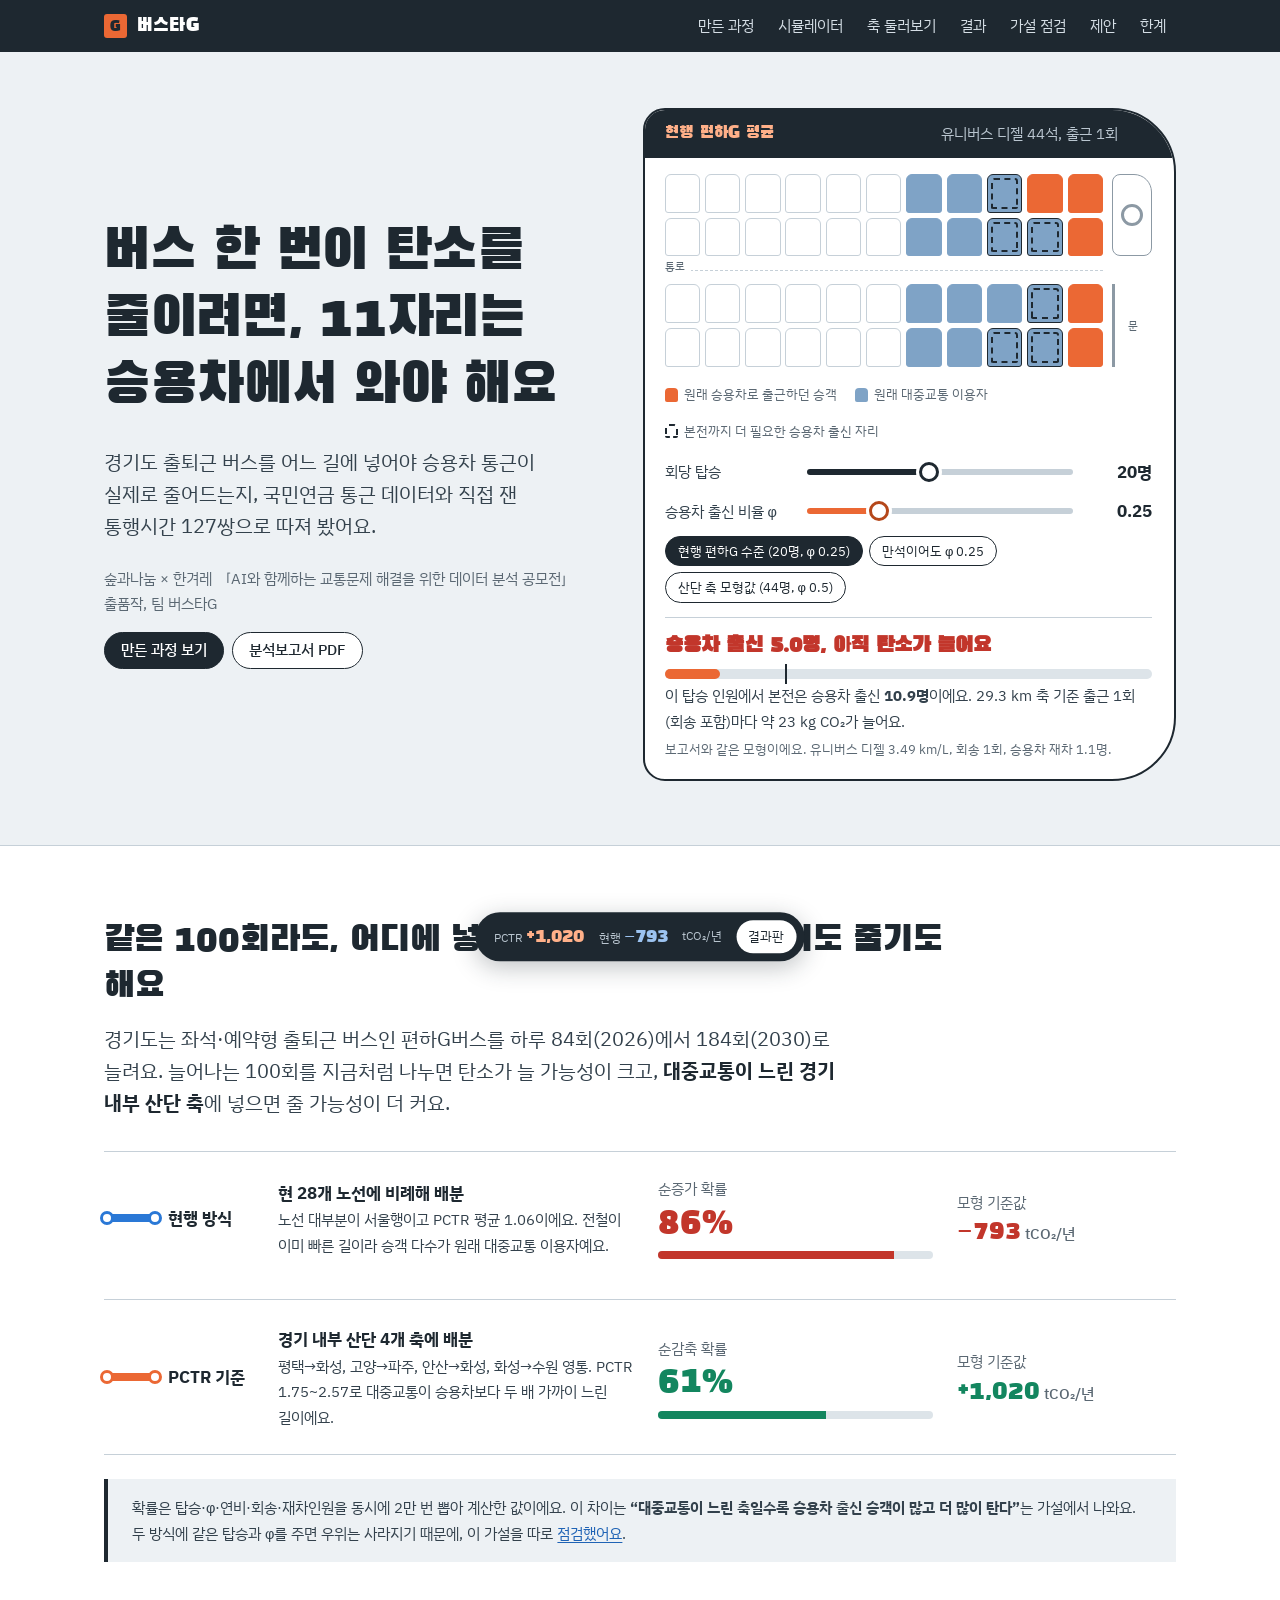
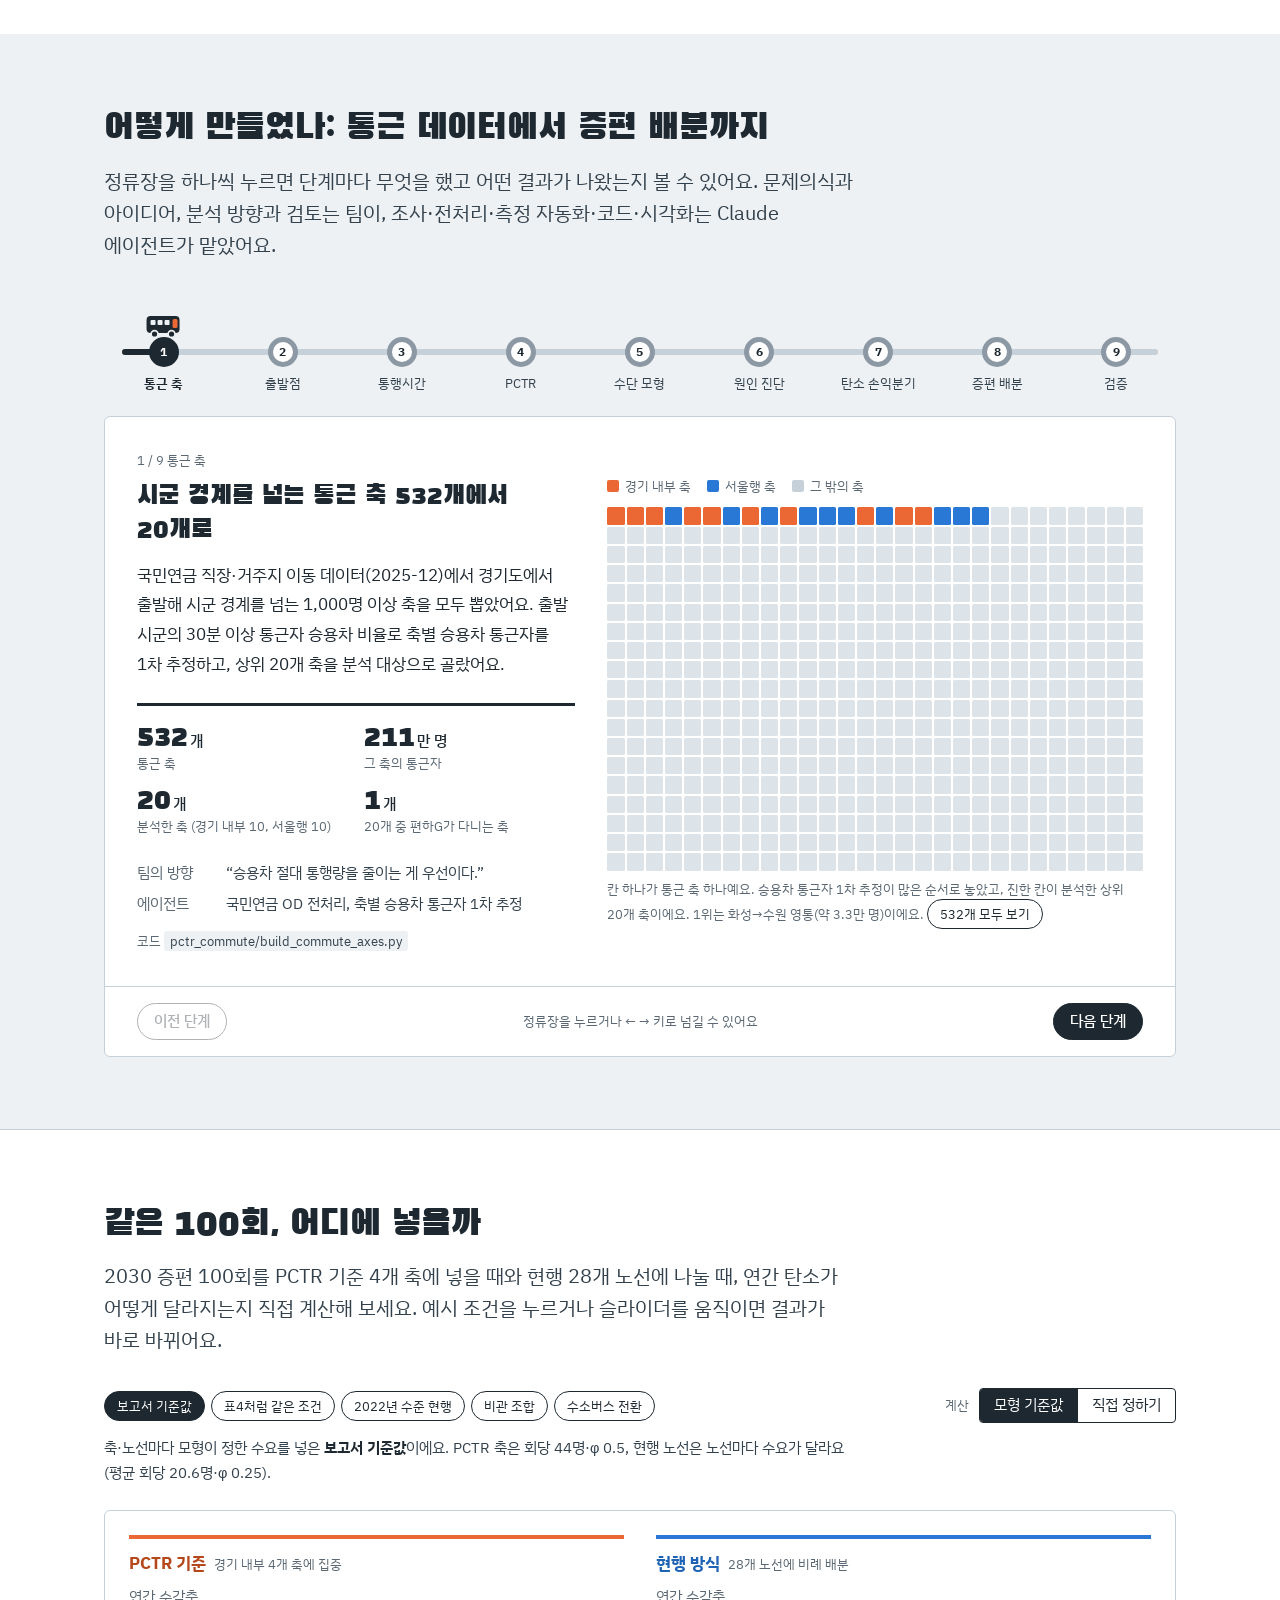
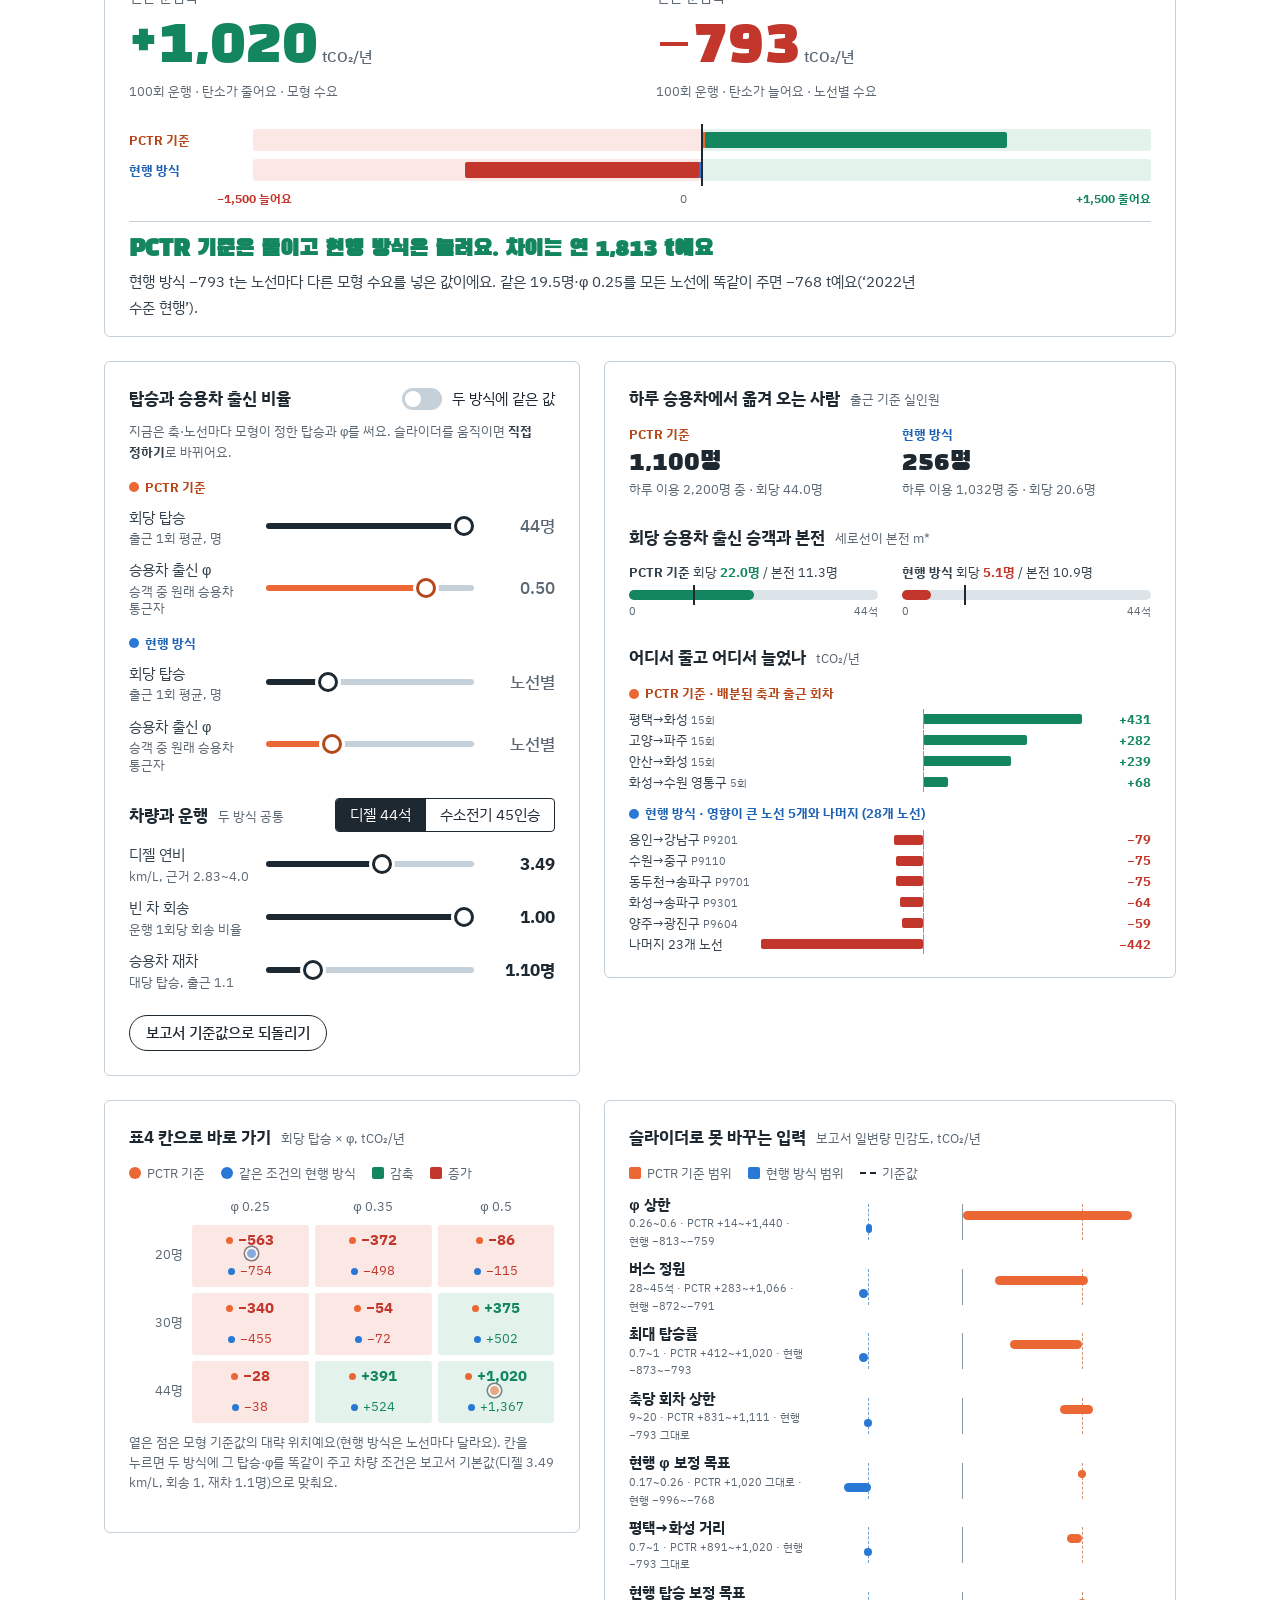
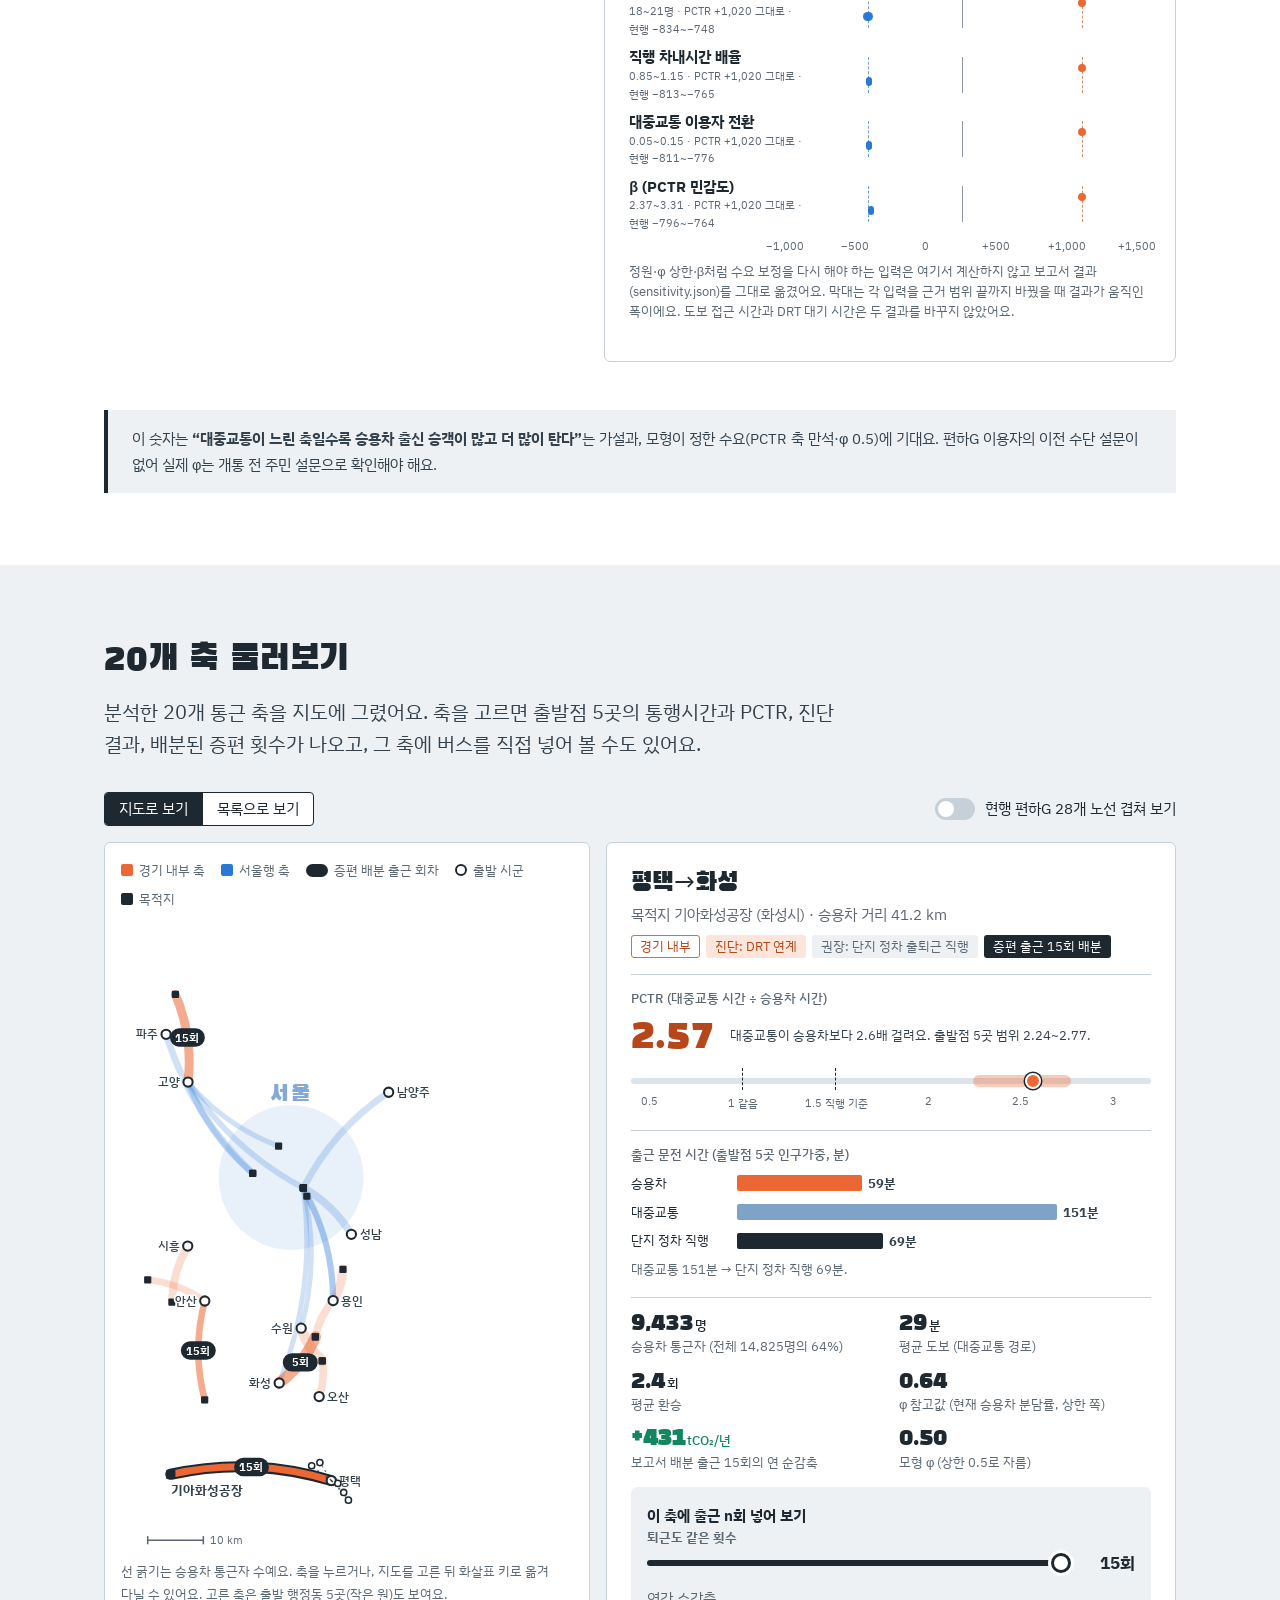
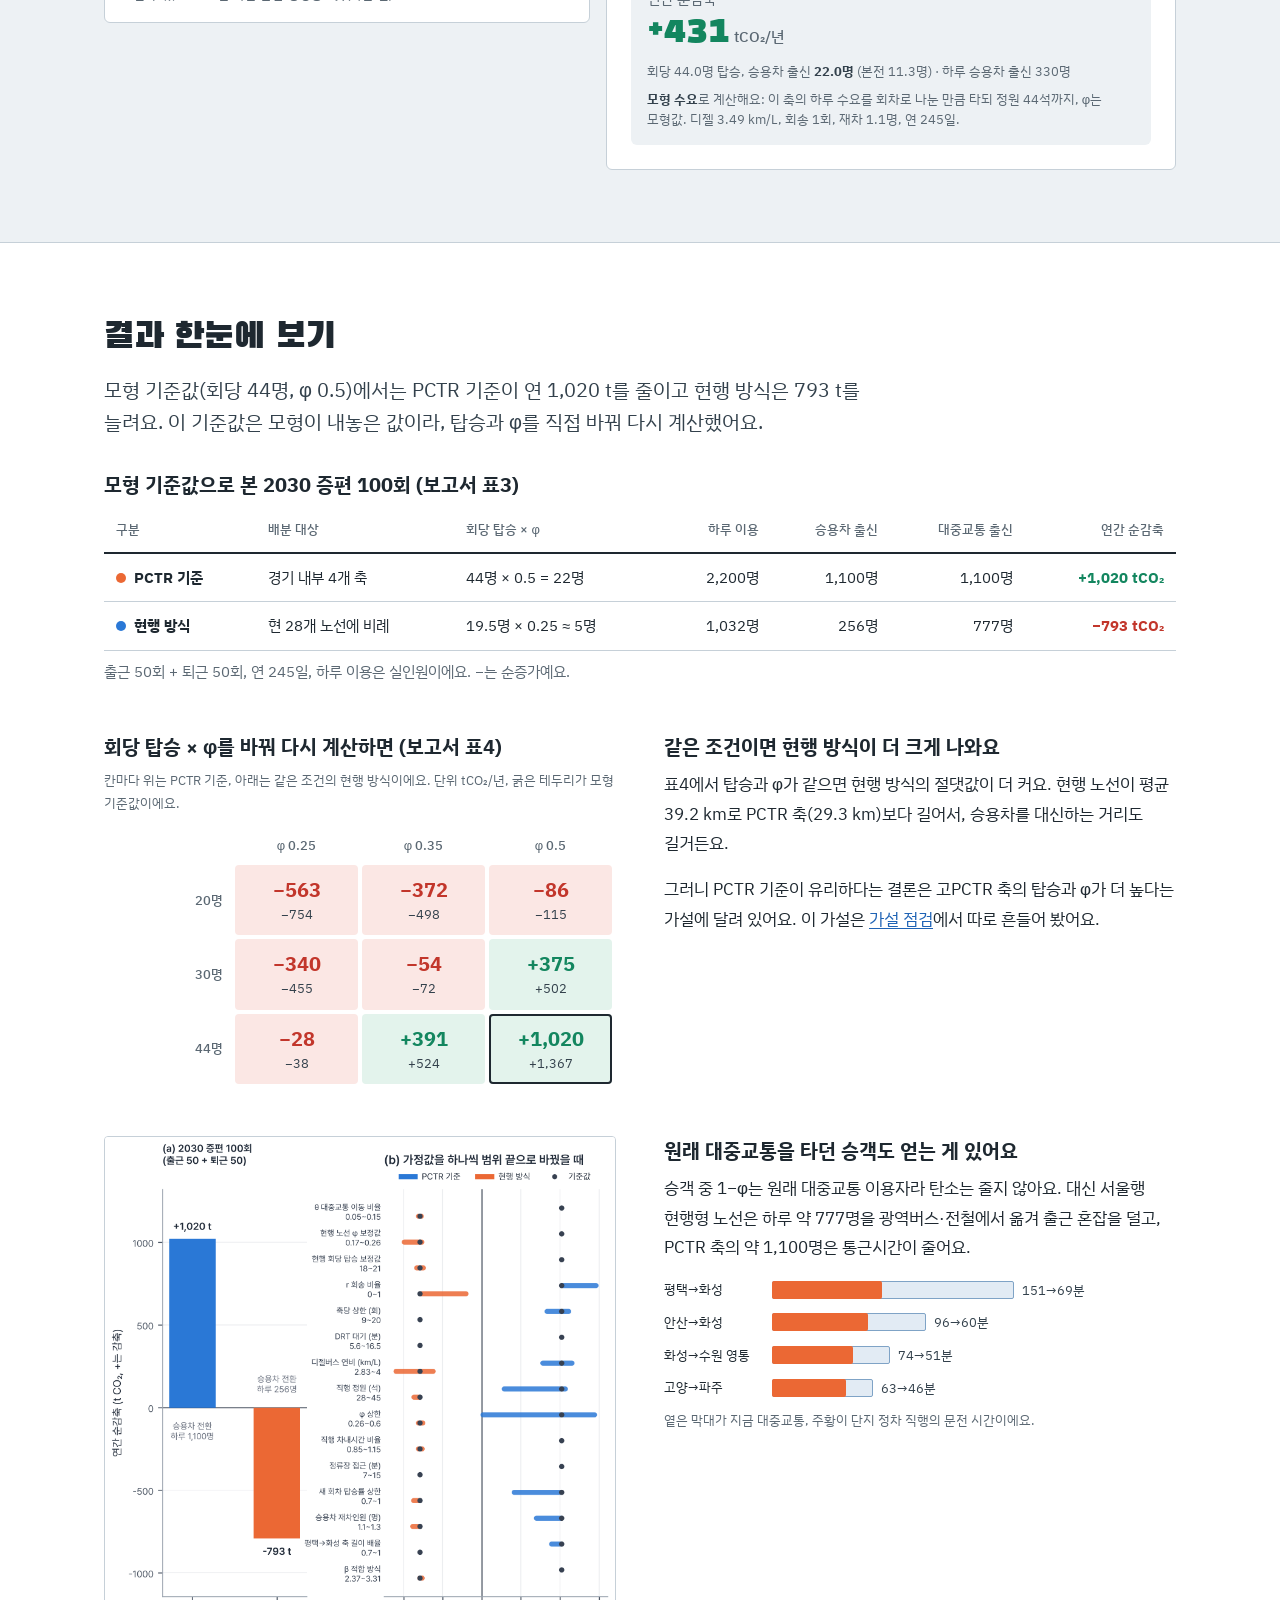
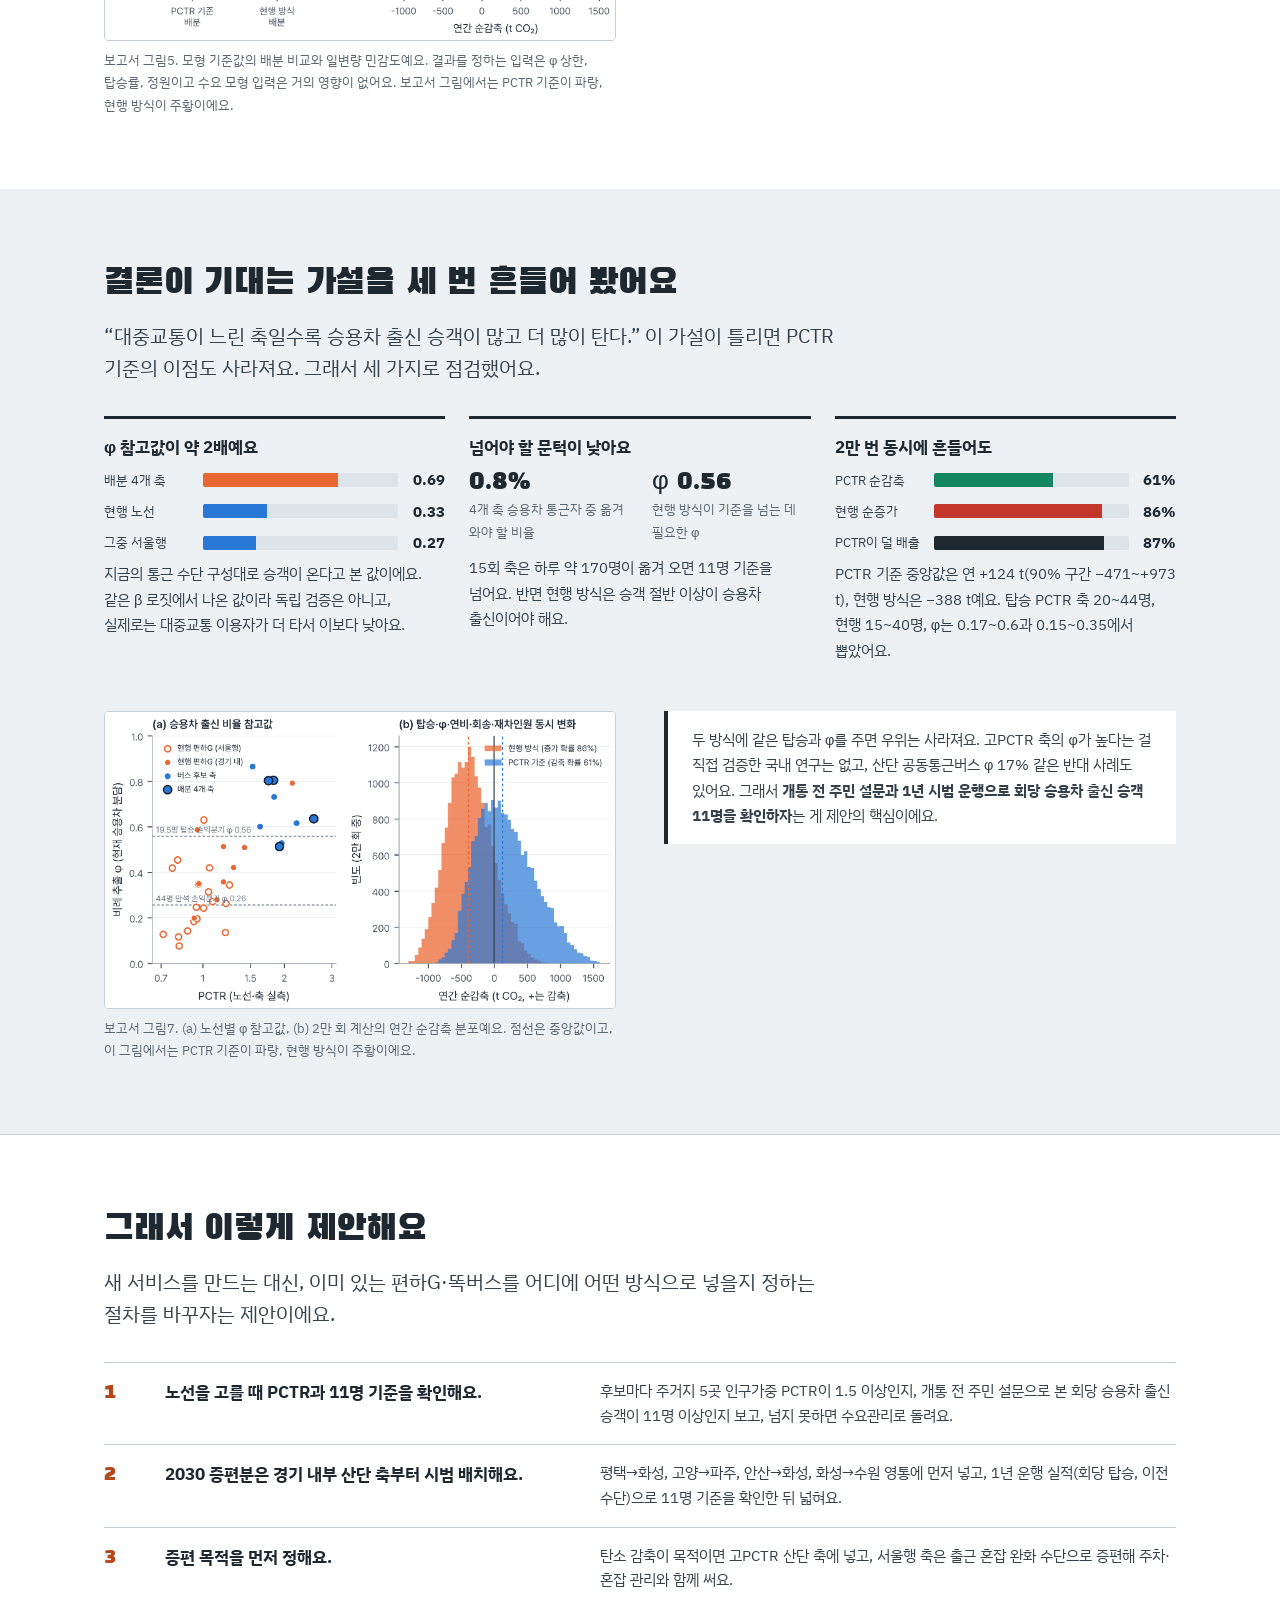
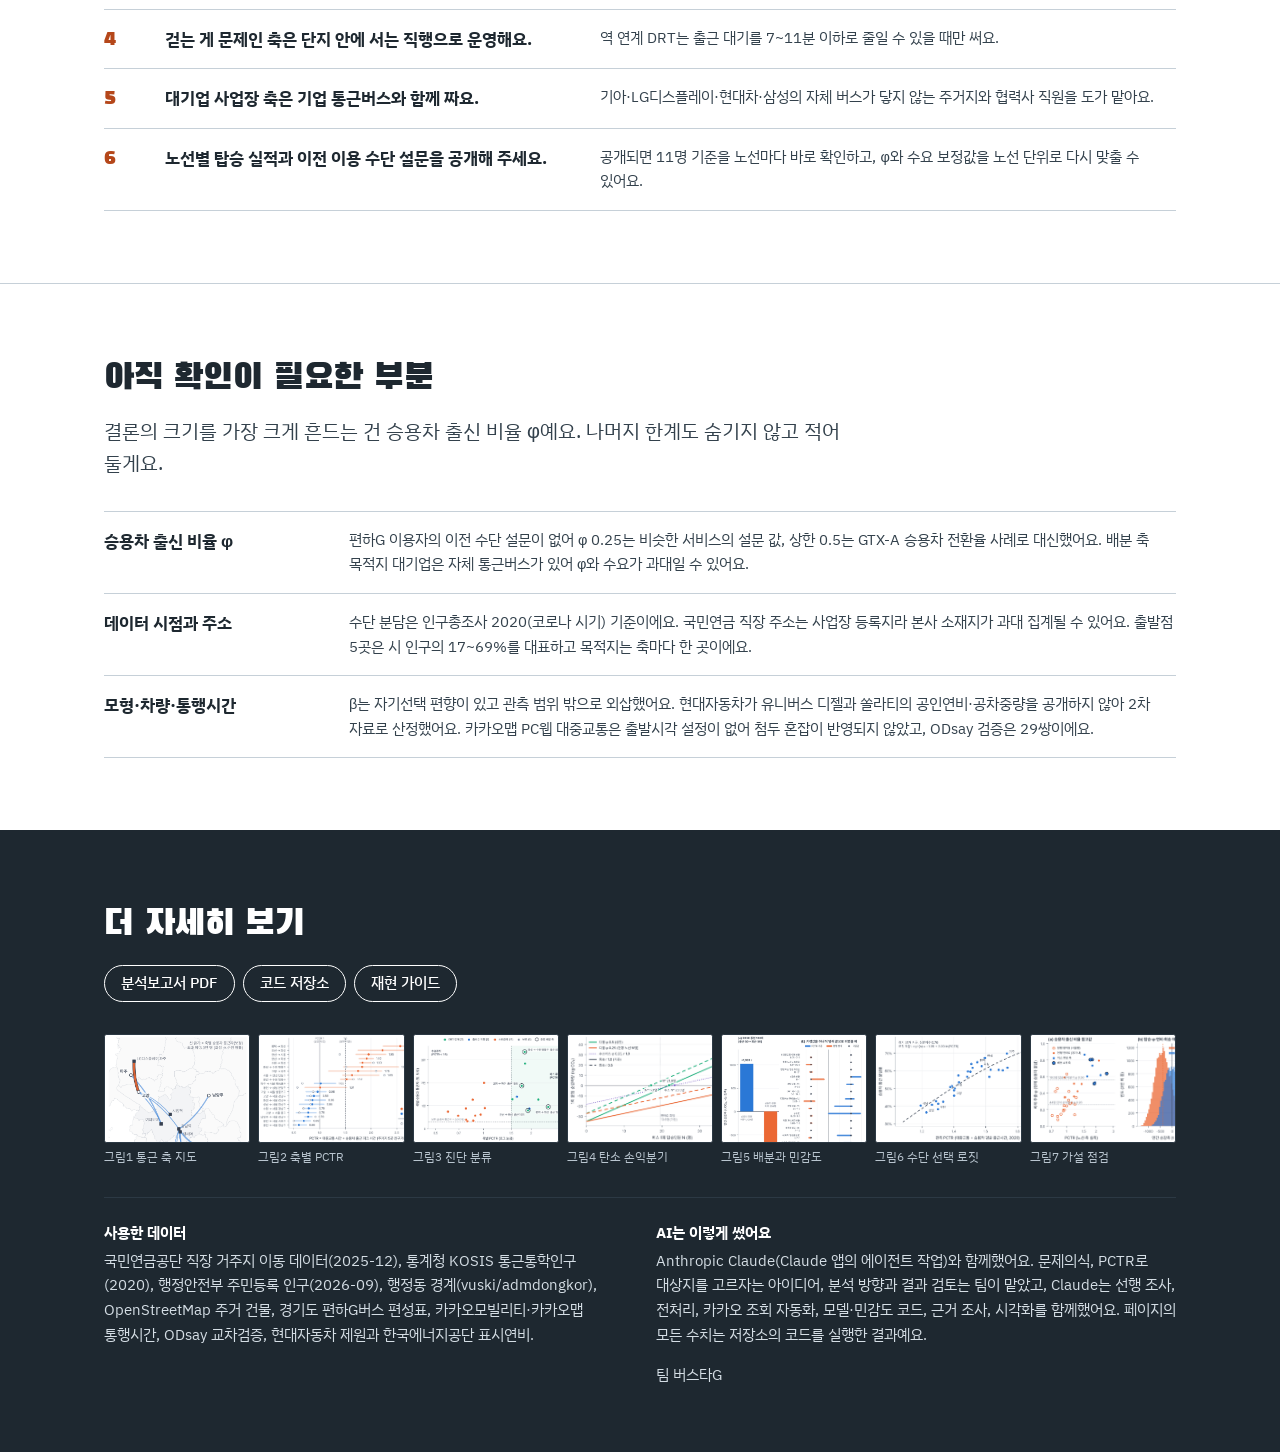
==== docs/index.html @ 2bd9e49c "소개 페이지: 증편 100회 대결 시뮬레이터, 축 지도 탐색기, 히어로 계산을 model.js로 통일 Co-Authored-By: Claude Opus 5.5 <noreply@an" ====
<!doctype html>
<html lang="ko" class="no-js">
<head>
<meta charset="utf-8">
<meta name="viewport" content="width=device-width,initial-scale=1">
<title>버스타G: 버스를 어디에 넣어야 승용차가 줄어들까</title>
<meta name="description" content="경기도 출퇴근 버스를 어디에 넣어야 승용차 통근이 실제로 줄어드는지, 국민연금 통근 데이터와 실제 통행시간, 차량 동역학 탄소 모델로 따져 본 분석.">
<meta name="theme-color" content="#1E2830">
<meta property="og:title" content="버스타G: 버스를 어디에 넣어야 승용차가 줄어들까">
<meta property="og:description" content="버스 1회가 탄소를 줄이려면 회당 승용차 출신 승객이 약 11명 넘어야 해요. 그 기준으로 경기도 2030 증편 100회를 다시 배분했어요.">
<meta property="og:image" content="assets/banner.png">
<link rel="preconnect" href="https://fonts.googleapis.com">
<link rel="preconnect" href="https://fonts.gstatic.com" crossorigin>
<link href="https://fonts.googleapis.com/css2?family=Black+Han+Sans&family=IBM+Plex+Sans+KR:wght@400;500;700&display=swap" rel="stylesheet">
<link rel="stylesheet" href="css/site.css">
<link rel="stylesheet" href="css/simulator.css">
<link rel="stylesheet" href="css/explorer.css">
<script>document.documentElement.classList.replace('no-js','js')</script>
</head>
<body>
<a class="skip" href="#main">본문으로 건너뛰기</a>

<header class="sign">
  <div class="wrap">
    <a class="brand" href="#top" aria-label="버스타G 맨 위로"><span class="brand-no" aria-hidden="true">G</span><b>버스타G</b></a>
    <nav aria-label="페이지 안 이동">
      <a href="#how">만든 과정</a>
      <a href="#simulator">시뮬레이터</a>
      <a href="#explorer">축 둘러보기</a>
      <a href="#results">결과</a>
      <a href="#hypothesis">가설 점검</a>
      <a href="#proposal">제안</a>
      <a href="#limits">한계</a>
    </nav>
  </div>
</header>

<main id="main">

<!-- ================= 히어로: 좌석 배치도 ================= -->
<section class="hero" id="top" aria-labelledby="hero-title">
  <div class="wrap">
    <div>
      <h1 id="hero-title">버스 한 번이 탄소를 줄이려면, <span class="seat-word">11자리는</span> 승용차에서 와야 해요</h1>
      <p class="lede">경기도 출퇴근 버스를 어느 길에 넣어야 승용차 통근이 실제로 줄어드는지, 국민연금 통근 데이터와 직접 잰 통행시간 127쌍으로 따져 봤어요.</p>
      <p class="hero-meta">숲과나눔 × 한겨레 「AI와 함께하는 교통문제 해결을 위한 데이터 분석 공모전」 출품작, 팀 버스타G</p>
      <div class="hero-links">
        <a class="ticket ticket--solid" href="#how">만든 과정 보기</a>
        <a class="ticket" href="https://github.com/ehdtn0843ds-dss/trafficman/blob/main/report/%EB%B2%84%EC%8A%A4%ED%83%80G_%EB%B6%84%EC%84%9D%EB%B3%B4%EA%B3%A0%EC%84%9C.pdf">분석보고서 PDF</a>
      </div>
    </div>

    <div class="bus" id="bus" aria-labelledby="bus-title">
      <div class="bus-sign">
        <span class="dest" id="bus-dest">현행 편하G 평균</span>
        <span class="spec" id="bus-title">유니버스 디젤 44석, 출근 1회</span>
      </div>
      <div class="bus-body">
        <div class="bus-plan" id="seats" role="img" aria-label="44석 좌석 배치도">
          <div class="aisle" aria-hidden="true"><span>통로</span></div>
          <div class="driver" aria-hidden="true"></div>
          <div class="door" aria-hidden="true">문</div>
        </div>
      </div>
      <div class="bus-key" aria-hidden="true">
        <span><i style="background:var(--car)"></i>원래 승용차로 출근하던 승객</span>
        <span><i style="background:var(--transit)"></i>원래 대중교통 이용자</span>
        <span><i class="k-need"></i>본전까지 더 필요한 승용차 출신 자리</span>
      </div>
      <div class="bus-controls">
        <label class="ctl"><span class="ctl-label">회당 탑승</span><input class="range" type="range" id="n" min="0" max="44" step="1" value="20"><output class="ctl-out" id="nOut" for="n">20명</output></label>
        <label class="ctl"><span class="ctl-label">승용차 출신 비율 φ</span><input class="range range--car" type="range" id="phi" min="0" max="1" step="0.05" value="0.25"><output class="ctl-out" id="phiOut" for="phi">0.25</output></label>
        <div class="chips" role="group" aria-label="예시 값">
          <button class="chip" type="button" data-n="20" data-phi="0.25" data-dest="현행 편하G 평균" aria-pressed="true">현행 편하G 수준 (20명, φ 0.25)</button>
          <button class="chip" type="button" data-n="44" data-phi="0.25" data-dest="만석, 같은 φ" aria-pressed="false">만석이어도 φ 0.25</button>
          <button class="chip" type="button" data-n="44" data-phi="0.5" data-dest="경기 내부 산단 축" aria-pressed="false">산단 축 모형값 (44명, φ 0.5)</button>
        </div>
      </div>
      <div class="bus-verdict" id="verdict" aria-live="polite"></div>
    </div>
  </div>
</section>

<!-- ================= 한 줄 핵심 ================= -->
<section class="sec" id="gist" aria-labelledby="gist-title">
  <div class="wrap">
    <div class="sec-head">
      <h2 id="gist-title">같은 100회라도, 어디에 넣느냐에 따라 탄소가 늘기도 줄기도 해요</h2>
      <p class="sec-lede">경기도는 좌석·예약형 출퇴근 버스인 편하G버스를 하루 84회(2026)에서 184회(2030)로 늘려요. 늘어나는 100회를 지금처럼 나누면 탄소가 늘 가능성이 크고, <b>대중교통이 느린 경기 내부 산단 축</b>에 넣으면 줄 가능성이 더 커요.</p>
    </div>
    <ul class="versus">
      <li class="vs-row vs-row--seoul">
        <div class="vs-name"><span class="vs-line" aria-hidden="true"></span>현행 방식</div>
        <p class="vs-where"><b>현 28개 노선에 비례해 배분</b>노선 대부분이 서울행이고 PCTR 평균 1.06이에요. 전철이 이미 빠른 길이라 승객 다수가 원래 대중교통 이용자예요.</p>
        <div class="readout is-add vs-prob">
          <span class="readout-label">순증가 확률</span>
          <span class="readout-value">86%</span>
          <div class="prob" style="--v:86%;--pc:var(--add)" aria-hidden="true"><i></i></div>
        </div>
        <div class="readout readout--sm is-add vs-t">
          <span class="readout-label">모형 기준값</span>
          <span class="readout-value">−793<span class="readout-unit">tCO₂/년</span></span>
        </div>
      </li>
      <li class="vs-row vs-row--pctr">
        <div class="vs-name"><span class="vs-line" aria-hidden="true"></span>PCTR 기준</div>
        <p class="vs-where"><b>경기 내부 산단 4개 축에 배분</b>평택→화성, 고양→파주, 안산→화성, 화성→수원 영통. PCTR 1.75~2.57로 대중교통이 승용차보다 두 배 가까이 느린 길이에요.</p>
        <div class="readout is-cut vs-prob">
          <span class="readout-label">순감축 확률</span>
          <span class="readout-value">61%</span>
          <div class="prob" style="--v:61%;--pc:var(--cut)" aria-hidden="true"><i></i></div>
        </div>
        <div class="readout readout--sm is-cut vs-t">
          <span class="readout-label">모형 기준값</span>
          <span class="readout-value">+1,020<span class="readout-unit">tCO₂/년</span></span>
        </div>
      </li>
    </ul>
    <div class="caveat">
      <p>확률은 탑승·φ·연비·회송·재차인원을 동시에 2만 번 뽑아 계산한 값이에요. 이 차이는 <b>“대중교통이 느린 축일수록 승용차 출신 승객이 많고 더 많이 탄다”</b>는 가설에서 나와요. 두 방식에 같은 탑승과 φ를 주면 우위는 사라지기 때문에, 이 가설을 따로 <a href="#hypothesis">점검했어요</a>.</p>
    </div>
  </div>
</section>

<!-- ================= 만든 과정: 노선도 스테퍼 ================= -->
<section class="sec sec--panel" id="how" aria-labelledby="how-title">
  <div class="wrap">
    <div class="sec-head">
      <h2 id="how-title">어떻게 만들었나: 통근 데이터에서 증편 배분까지</h2>
      <p class="sec-lede">정류장을 하나씩 누르면 단계마다 무엇을 했고 어떤 결과가 나왔는지 볼 수 있어요. 문제의식과 아이디어, 분석 방향과 검토는 팀이, 조사·전처리·측정 자동화·코드·시각화는 Claude 에이전트가 맡았어요.</p>
    </div>

    <div class="route-nav" id="route-nav">
      <div class="route-track" aria-hidden="true"><div class="route-done" id="route-done"></div>
        <div class="route-bus" id="route-bus"><svg viewBox="0 0 36 26" aria-hidden="true"><rect x="1" y="2" width="33" height="17" rx="4" fill="#1E2830"/><rect x="5" y="6" width="5" height="5" rx="1" fill="#EDF1F4"/><rect x="12" y="6" width="5" height="5" rx="1" fill="#EDF1F4"/><rect x="19" y="6" width="5" height="5" rx="1" fill="#EDF1F4"/><rect x="27" y="5" width="5" height="9" rx="1.5" fill="#EB6834"/><circle cx="9" cy="20" r="3.4" fill="#1E2830" stroke="#EDF1F4" stroke-width="1.6"/><circle cx="26" cy="20" r="3.4" fill="#1E2830" stroke="#EDF1F4" stroke-width="1.6"/></svg></div>
      </div>
      <ol class="route-stops" role="tablist" aria-label="분석 단계">
        <li><button class="stop-btn" role="tab" id="tab-1" aria-controls="step-1" aria-selected="true"><span class="stop-dot">1</span><span class="stop-name">통근 축</span></button></li>
        <li><button class="stop-btn" role="tab" id="tab-2" aria-controls="step-2" aria-selected="false" tabindex="-1"><span class="stop-dot">2</span><span class="stop-name">출발점</span></button></li>
        <li><button class="stop-btn" role="tab" id="tab-3" aria-controls="step-3" aria-selected="false" tabindex="-1"><span class="stop-dot">3</span><span class="stop-name">통행시간</span></button></li>
        <li><button class="stop-btn" role="tab" id="tab-4" aria-controls="step-4" aria-selected="false" tabindex="-1"><span class="stop-dot">4</span><span class="stop-name">PCTR</span></button></li>
        <li><button class="stop-btn" role="tab" id="tab-5" aria-controls="step-5" aria-selected="false" tabindex="-1"><span class="stop-dot">5</span><span class="stop-name">수단 모형</span></button></li>
        <li><button class="stop-btn" role="tab" id="tab-6" aria-controls="step-6" aria-selected="false" tabindex="-1"><span class="stop-dot">6</span><span class="stop-name">원인 진단</span></button></li>
        <li><button class="stop-btn" role="tab" id="tab-7" aria-controls="step-7" aria-selected="false" tabindex="-1"><span class="stop-dot">7</span><span class="stop-name">탄소 손익분기</span></button></li>
        <li><button class="stop-btn" role="tab" id="tab-8" aria-controls="step-8" aria-selected="false" tabindex="-1"><span class="stop-dot">8</span><span class="stop-name">증편 배분</span></button></li>
        <li><button class="stop-btn" role="tab" id="tab-9" aria-controls="step-9" aria-selected="false" tabindex="-1"><span class="stop-dot">9</span><span class="stop-name">검증</span></button></li>
      </ol>
    </div>

    <div class="stage" id="stage">

      <!-- 1 -->
      <article class="stage-panel" id="step-1" role="tabpanel" aria-labelledby="tab-1" tabindex="0">
        <div class="stage-text">
          <p class="stage-count">1 / 9 통근 축</p>
          <h3>시군 경계를 넘는 통근 축 532개에서 20개로</h3>
          <p>국민연금 직장·거주지 이동 데이터(2025-12)에서 경기도에서 출발해 시군 경계를 넘는 1,000명 이상 축을 모두 뽑았어요. 출발 시군의 30분 이상 통근자 승용차 비율로 축별 승용차 통근자를 1차 추정하고, 상위 20개 축을 분석 대상으로 골랐어요.</p>
          <dl class="facts">
            <div><dt>통근 축</dt><dd>532<small>개</small></dd></div>
            <div><dt>그 축의 통근자</dt><dd>211<small>만 명</small></dd></div>
            <div><dt>분석한 축 (경기 내부 10, 서울행 10)</dt><dd>20<small>개</small></dd></div>
            <div><dt>20개 중 편하G가 다니는 축</dt><dd>1<small>개</small></dd></div>
          </dl>
          <dl class="roles">
            <div><dt>팀의 방향</dt><dd><q>승용차 절대 통행량을 줄이는 게 우선이다.</q></dd></div>
            <div><dt>에이전트</dt><dd>국민연금 OD 전처리, 축별 승용차 통근자 1차 추정</dd></div>
          </dl>
          <p class="code-path">코드 <code>pctr_commute/build_commute_axes.py</code></p>
        </div>
        <div class="stage-viz">
          <figure class="chart">
            <ul class="key"><li><span class="sw sw--car"></span>경기 내부 축</li><li><span class="sw sw--seoul"></span>서울행 축</li><li><span class="sw sw--muted"></span>그 밖의 축</li></ul>
            <div class="axgrid" id="viz-axes" role="img" aria-label="통근 축 532개 격자. 승용차 통근자 1차 추정 상위 20개 축만 진하게 표시"></div>
            <figcaption class="chart-cap">칸 하나가 통근 축 하나예요. 승용차 통근자 1차 추정이 많은 순서로 놓았고, 진한 칸이 분석한 상위 20개 축이에요. 1위는 화성→수원 영통(약 3.3만 명)이에요. <button class="chip" type="button" id="axes-toggle">532개 모두 보기</button></figcaption>
          </figure>
        </div>
      </article>

      <!-- 2 -->
      <article class="stage-panel" id="step-2" role="tabpanel" aria-labelledby="tab-2" tabindex="0" hidden>
        <div class="stage-text">
          <p class="stage-count">2 / 9 출발점</p>
          <h3>출발점은 구청이 아니라 사람들이 사는 건물</h3>
          <p>출발점을 구청이나 역 한 곳으로 잡으면 값이 크게 흔들려요. 그래서 시군마다 주민등록 인구 상위 5개 행정동을 고르고, 동 안의 OSM 주거 건물을 바닥면적×층수로 가중해 가중 거리 합이 가장 작은 실제 건물(메도이드)을 출발점으로 잡았어요.</p>
          <dl class="facts">
            <div><dt>출발점 (11개 시 × 5곳)</dt><dd>55<small>곳</small></dd></div>
            <div><dt>5곳이 대표하는 시 인구</dt><dd>17~69<small>%</small></dd></div>
          </dl>
          <dl class="roles">
            <div><dt>팀의 방향</dt><dd><q>출발점을 구청이 아니라 주거 밀집 지역 4~5곳으로 잡고, 목적지까지 시간 평균을 쓰자.</q></dd></div>
            <div><dt>에이전트</dt><dd>행정동 인구 정리, OSM 주거 건물 조회와 대표점 계산</dd></div>
          </dl>
          <p class="code-path">코드 <code>resid/aggregate.py</code></p>
        </div>
        <div class="stage-viz">
          <figure class="chart">
            <div id="viz-origin"></div>
            <figcaption class="chart-cap">평택→화성(기아 화성공장) 축의 출발점 5곳. 원 넓이는 행정동 인구예요. 구청·역 한 곳에서 재면 PCTR 2.88, 5곳을 인구로 가중하면 2.57이에요.</figcaption>
          </figure>
        </div>
      </article>

      <!-- 3 -->
      <article class="stage-panel" id="step-3" role="tabpanel" aria-labelledby="tab-3" tabindex="0" hidden>
        <div class="stage-text">
          <p class="stage-count">3 / 9 통행시간</p>
          <h3>같은 출발점에서 승용차와 대중교통을 따로 쟀어요</h3>
          <p>승용차는 카카오모빌리티 미래 운행 정보 API로 평일 오전 8시 출발 예측 시간을, 대중교통은 카카오맵 길찾기의 추천 1순위 경로를 기록했어요. 현행 편하G 28개 노선도 같은 방식으로 쟀고, 대중교통 값은 ODsay API와 비교해 검증했어요.</p>
          <dl class="facts">
            <div><dt>측정한 출발·도착 쌍</dt><dd>127<small>쌍</small></dd></div>
            <div><dt>ODsay 29쌍과 상관계수</dt><dd>0.78</dd></div>
            <div><dt>두 값의 시간 비 중앙값</dt><dd>1.02</dd></div>
          </dl>
          <dl class="roles">
            <div><dt>에이전트</dt><dd>카카오 API·카카오맵 웹 조회 자동화, ODsay 교차검증</dd></div>
          </dl>
          <p class="code-path">코드 <code>apimeasure/measure_car_kakao.py</code> <code>apimeasure/build_inputs.py</code></p>
        </div>
        <div class="stage-viz">
          <figure class="chart">
            <ul class="key"><li><span class="sw sw--car"></span>승용차 (평일 08:00 출발 예측)</li><li><span class="sw sw--transit"></span>대중교통 (추천 1순위)</li></ul>
            <div id="viz-times"></div>
            <figcaption class="chart-cap">평택→화성 출발점 5곳의 통행시간이에요. 대중교통이 2.2~2.8배 오래 걸려요. 카카오맵 PC웹은 출발시각을 정할 수 없어 출근 시간대 혼잡은 반영되지 않았어요.</figcaption>
          </figure>
        </div>
      </article>

      <!-- 4 -->
      <article class="stage-panel" id="step-4" role="tabpanel" aria-labelledby="tab-4" tabindex="0" hidden>
        <div class="stage-text">
          <p class="stage-count">4 / 9 PCTR</p>
          <h3>PCTR = 대중교통 시간 ÷ 승용차 시간</h3>
          <p>출발점 5곳의 시간을 행정동 인구로 가중 평균해 축의 PCTR을 냈어요. 1보다 작으면 대중교통이 더 빠르고, 2면 두 배 오래 걸린다는 뜻이에요. 대중교통이 느린 곳일수록 차를 몰기 때문에, PCTR이 높은 축이 버스로 승용차를 끌어올 후보예요.</p>
          <dl class="facts">
            <div><dt>경기 내부 축 평균</dt><dd>1.82</dd></div>
            <div><dt>서울행 축 평균</dt><dd>0.82</dd></div>
            <div><dt>PCTR 1.5 이상 출발점 (경기 내부 / 서울행)</dt><dd>41<small>/50</small> · 0<small>/50</small></dd></div>
            <div><dt>현행 편하G 28개 노선 평균</dt><dd>1.06</dd></div>
          </dl>
          <p class="code-path">코드 <code>resid/aggregate.py</code></p>
        </div>
        <div class="stage-viz">
          <figure class="chart">
            <ul class="key"><li><span class="sw sw--car"></span>경기 내부</li><li><span class="sw sw--seoul"></span>서울행</li><li><span class="sw sw--ring"></span>구청·역 한 곳에서 잰 값</li></ul>
            <div id="viz-pctr"></div>
            <figcaption class="chart-cap">승용차 통근 상위 20개 축의 PCTR. 점은 5곳 인구가중 값, 가로선은 5곳의 범위예요.</figcaption>
          </figure>
        </div>
      </article>

      <!-- 5 -->
      <article class="stage-panel" id="step-5" role="tabpanel" aria-labelledby="tab-5" tabindex="0" hidden>
        <div class="stage-text">
          <p class="stage-count">5 / 9 수단 모형</p>
          <h3>PCTR이 오르면 승용차 비율은 얼마나 오를까</h3>
          <p>국민연금 자료에는 이용 수단이 없어요. 그래서 경기 31개 시군의 관측 PCTR과 인구총조사(2020) 승용차 통근 분담률로 통근자 가중 로짓 회귀를 적합했어요. 이 β로 축마다 승용차 통근자와, 버스가 생기면 옮겨 올 수요를 계산해요.</p>
          <dl class="facts">
            <div><dt>경기 시군</dt><dd>31<small>개</small></dd></div>
            <div><dt>로짓 계수 β</dt><dd>3.20</dd></div>
            <div><dt>PCTR과 승용차 분담률 상관계수</dt><dd>0.76</dd></div>
          </dl>
          <dl class="roles">
            <div><dt>팀의 방향</dt><dd><q>국민연금 자료에는 차량·대중교통 비율이 없으니 이 공백을 채우자.</q></dd></div>
            <div><dt>에이전트</dt><dd>KOSIS 통근 자료 전처리, 회귀·축 모형 코드</dd></div>
          </dl>
          <p class="code-path">코드 <code>pctr_commute/fit_beta.py</code> <code>pctr_commute/axis_model.py</code></p>
        </div>
        <div class="stage-viz">
          <figure class="chart">
            <div id="viz-logit"></div>
            <figcaption class="chart-cap">경기 31개 시군. 원 넓이는 통근자 수, 선은 logit(승용차 분담률) = −1.05 + 3.20·ln PCTR이에요. 시군 관측 범위(1.19~1.91) 밖의 축은 외삽이에요.</figcaption>
          </figure>
        </div>
      </article>

      <!-- 6 -->
      <article class="stage-panel" id="step-6" role="tabpanel" aria-labelledby="tab-6" tabindex="0" hidden>
        <div class="stage-text">
          <p class="stage-count">6 / 9 원인 진단</p>
          <h3>왜 느린지에 따라 처방이 달라요</h3>
          <p>위 조건부터 차례로 판정했어요. 승용차 통근자 3,000명 미만은 보류, PCTR 1.5 미만은 수요관리, 평균 도보 20분 이상 또는 30% 이상은 DRT 연계, 나머지는 출퇴근 직행이에요.</p>
          <p>DRT 연계 축에서도 똑버스 평균 대기 14분이 도보를 줄여 얻는 이득보다 길었어요(대기 임계 7.4~11.3분). 그래서 이 축들에도 아파트 단지 안에 서는 직행버스를 권해요.</p>
          <dl class="facts">
            <div><dt>수요관리 (서울행 10개 모두)</dt><dd>11<small>개</small></dd></div>
            <div><dt>DRT 연계</dt><dd>7<small>개</small></dd></div>
            <div><dt>출퇴근 직행</dt><dd>2<small>개</small></dd></div>
            <div><dt>버스를 새로 넣을 후보</dt><dd>9<small>개</small></dd></div>
          </dl>
          <p class="code-path">코드 <code>pctr_commute/axis_model.py</code></p>
        </div>
        <div class="stage-viz">
          <figure class="chart">
            <div class="bins" id="viz-diag"></div>
            <figcaption class="chart-cap">주황 칸은 8단계에서 증편이 배분된 4개 축, 파란 테두리는 현재 편하G가 다니는 축이에요.</figcaption>
          </figure>
        </div>
      </article>

      <!-- 7 -->
      <article class="stage-panel" id="step-7" role="tabpanel" aria-labelledby="tab-7" tabindex="0" hidden>
        <div class="stage-text">
          <p class="stage-count">7 / 9 탄소 손익분기</p>
          <h3>버스 1회가 본전을 넘는 탑승 인원</h3>
          <p>현대자동차 2026 공식 제원(유니버스 디젤 44석, 유니버스 수소전기버스, 쏠라티, 쏘나타)으로 도로 부하식과 윌런스 선 연료 모델을 세워, 버스 1회와 승용차 통근 1인의 CO₂를 계산했어요. 출근을 마치고 빈 차로 돌아가는 회송 1회도 넣었어요.</p>
          <p>φ가 낮을수록 더 많이 타야 하는데, 탑승과 φ를 곱한 <b>회당 승용차 출신 승객</b>으로 보면 기준은 탑승·축 길이와 거의 상관없이 약 11명이에요.</p>
          <dl class="facts">
            <div><dt>φ 1.0일 때 필요한 탑승</dt><dd>10.7<small>명</small></dd></div>
            <div><dt>φ 0.5</dt><dd>21.9<small>명</small></dd></div>
            <div><dt>φ 0.25 (정원 44석 초과)</dt><dd>45.3<small>명</small></dd></div>
            <div><dt>수소버스, φ 0.25</dt><dd>23.3<small>명</small></dd></div>
          </dl>
          <dl class="roles">
            <div><dt>팀의 방향</dt><dd><q>엔진맵 없이 탄소 손익분기 모델을 만들자.</q></dd></div>
            <div><dt>에이전트</dt><dd>차량 제원·연비 근거 조사, 손익분기 코드</dd></div>
          </dl>
          <p class="code-path">코드 <code>pctr_commute/breakeven.py</code></p>
        </div>
        <div class="stage-viz">
          <figure class="chart">
            <div id="viz-breakeven"></div>
            <figcaption class="chart-cap">유니버스 디젤 44석, 연비 3.49 km/L, 회송 1회, 승용차 재차 1.1명 기준. 곡선 위쪽에서 버스가 탄소를 줄여요.</figcaption>
          </figure>
        </div>
      </article>

      <!-- 8 -->
      <article class="stage-panel" id="step-8" role="tabpanel" aria-labelledby="tab-8" tabindex="0" hidden>
        <div class="stage-text">
          <p class="stage-count">8 / 9 증편 배분</p>
          <h3>2030 증편 100회를 탄소를 가장 많이 줄이는 축부터</h3>
          <p>도 계획의 100회는 출근 50회와 퇴근 50회예요. 출근 50회를 한 회씩, 탄소를 가장 많이 줄이는 축에 넣었고(축당 최대 15회) 퇴근은 대칭 운행으로 계산했어요. 현행 방식은 현 28개 노선에 지금 운행 비율대로 나눈 경우예요.</p>
          <p>수요는 현행 편하G 실적(2022년 연 32만 건, 회당 약 19.5명)과 φ 0.25에 맞춰 보정했어요.</p>
          <dl class="facts">
            <div><dt>증편이 배분된 축</dt><dd>4<small>개</small></dd></div>
            <div><dt>PCTR 기준, 모형 기준값</dt><dd class="pos">+1,020<small>t/년</small></dd></div>
            <div><dt>현행 방식, 모형 기준값</dt><dd class="neg">−793<small>t/년</small></dd></div>
          </dl>
          <p class="code-path">코드 <code>pctr_commute/axis_model.py</code></p>
        </div>
        <div class="stage-viz">
          <figure class="chart">
            <div class="trips" id="viz-alloc"></div>
            <figcaption class="chart-cap">칸 하나가 출근 1회예요. 같은 50회가 PCTR 기준에서는 4개 축에 몰리고, 현행 방식에서는 28개 노선에 1~2회씩 흩어져요.</figcaption>
          </figure>
        </div>
      </article>

      <!-- 9 -->
      <article class="stage-panel" id="step-9" role="tabpanel" aria-labelledby="tab-9" tabindex="0" hidden>
        <div class="stage-text">
          <p class="stage-count">9 / 9 검증</p>
          <h3>가정을 흔들어도 결론이 버티는지</h3>
          <p>입력 15개(β 2.37~3.31 포함)를 하나씩 범위 끝으로 바꾸며 다시 보정했고, 탑승·φ·연비·회송·재차인원은 근거 범위 안에서 동시에 뽑아 2만 번 계산했어요.</p>
          <dl class="facts">
            <div><dt>민감도 입력</dt><dd>15<small>개</small></dd></div>
            <div><dt>몬테카를로</dt><dd>2<small>만 회</small></dd></div>
            <div><dt>PCTR 기준이 순감축일 확률</dt><dd class="pos">61<small>%</small></dd></div>
            <div><dt>현행 방식이 순증가일 확률</dt><dd class="neg">86<small>%</small></dd></div>
          </dl>
          <dl class="roles">
            <div><dt>팀의 방향</dt><dd><q>추정값으로 되어 있는 것은 모두 확실한 근거를 찾아서 바꾸자.</q></dd></div>
            <div><dt>에이전트</dt><dd>입력값 근거 문헌 조사, 민감도·몬테카를로 코드</dd></div>
          </dl>
          <p class="code-path">코드 <code>pctr_commute/sensitivity.py</code> <code>pctr_commute/montecarlo.py</code></p>
        </div>
        <div class="stage-viz">
          <figure class="chart">
            <ul class="key"><li><span class="sw sw--car"></span>PCTR 기준</li><li><span class="sw sw--seoul"></span>현행 방식</li></ul>
            <div id="viz-mc"></div>
            <figcaption class="chart-cap">2만 회 계산의 연간 순감축 분포(100 t 간격). 0보다 오른쪽이 감축이에요. 중앙값은 PCTR 기준 +124 t, 현행 방식 −388 t예요.</figcaption>
          </figure>
        </div>
      </article>

      <div class="stage-foot">
        <button class="ticket" type="button" id="step-prev">이전 단계</button>
        <span class="hint">정류장을 누르거나 ← → 키로 넘길 수 있어요</span>
        <button class="ticket ticket--solid" type="button" id="step-next">다음 단계</button>
      </div>
    </div>
  </div>
</section>

<!-- ================= 시뮬레이터 마운트 지점 ================= -->
<section class="sec" id="simulator" aria-labelledby="simulator-title">
  <div class="wrap">
    <div class="sec-head">
      <h2 id="simulator-title">같은 100회, 어디에 넣을까</h2>
      <p class="sec-lede">2030 증편 100회를 PCTR 기준 4개 축에 넣을 때와 현행 28개 노선에 나눌 때, 연간 탄소가 어떻게 달라지는지 직접 계산해 보세요. 예시 조건을 누르거나 슬라이더를 움직이면 결과가 바로 바뀌어요.</p>
    </div>
    <div class="mount" id="simulator-root" data-state="empty">
      <p class="mount-empty">시뮬레이터가 이 자리에 들어와요.</p>
    </div>
  </div>
</section>

<!-- ================= 축 지도 탐색기 마운트 지점 ================= -->
<section class="sec sec--panel" id="explorer" aria-labelledby="explorer-title">
  <div class="wrap">
    <div class="sec-head">
      <h2 id="explorer-title">20개 축 둘러보기</h2>
      <p class="sec-lede">분석한 20개 통근 축을 지도에 그렸어요. 축을 고르면 출발점 5곳의 통행시간과 PCTR, 진단 결과, 배분된 증편 횟수가 나오고, 그 축에 버스를 직접 넣어 볼 수도 있어요.</p>
    </div>
    <div class="mount" id="explorer-root" data-state="empty">
      <p class="mount-empty">축 지도 탐색기가 이 자리에 들어와요.</p>
    </div>
  </div>
</section>

<!-- ================= 결과 요약 ================= -->
<section class="sec" id="results" aria-labelledby="results-title">
  <div class="wrap">
    <div class="sec-head">
      <h2 id="results-title">결과 한눈에 보기</h2>
      <p class="sec-lede">모형 기준값(회당 44명, φ 0.5)에서는 PCTR 기준이 연 1,020 t를 줄이고 현행 방식은 793 t를 늘려요. 이 기준값은 모형이 내놓은 값이라, 탑승과 φ를 직접 바꿔 다시 계산했어요.</p>
    </div>

    <h3>모형 기준값으로 본 2030 증편 100회 (보고서 표3)</h3>
    <div class="tablewrap">
      <table class="data">
        <thead><tr><th scope="col">구분</th><th scope="col">배분 대상</th><th scope="col">회당 탑승 × φ</th><th scope="col" class="num">하루 이용</th><th scope="col" class="num">승용차 출신</th><th scope="col" class="num">대중교통 출신</th><th scope="col" class="num">연간 순감축</th></tr></thead>
        <tbody>
          <tr><th scope="row" class="row-name" style="--c:var(--car)"><i aria-hidden="true"></i>PCTR 기준</th><td>경기 내부 4개 축</td><td>44명 × 0.5 = 22명</td><td class="num">2,200명</td><td class="num">1,100명</td><td class="num">1,100명</td><td class="num pos">+1,020 tCO₂</td></tr>
          <tr><th scope="row" class="row-name" style="--c:var(--seoul)"><i aria-hidden="true"></i>현행 방식</th><td>현 28개 노선에 비례</td><td>19.5명 × 0.25 ≈ 5명</td><td class="num">1,032명</td><td class="num">256명</td><td class="num">777명</td><td class="num neg">−793 tCO₂</td></tr>
        </tbody>
        <caption>출근 50회 + 퇴근 50회, 연 245일, 하루 이용은 실인원이에요. −는 순증가예요.</caption>
      </table>
    </div>

    <div class="split" style="margin-top:var(--s7)">
      <div>
        <h3>회당 탑승 × φ를 바꿔 다시 계산하면 (보고서 표4)</h3>
        <p class="note" style="margin-bottom:var(--s3)">칸마다 위는 PCTR 기준, 아래는 같은 조건의 현행 방식이에요. 단위 tCO₂/년, 굵은 테두리가 모형 기준값이에요.</p>
        <div class="tablewrap">
          <table class="heat">
            <thead><tr><th scope="col"><span class="sr-only">회당 탑승</span></th><th scope="col">φ 0.25</th><th scope="col">φ 0.35</th><th scope="col">φ 0.5</th></tr></thead>
            <tbody>
              <tr><th scope="row">20명</th><td class="c-add"><b>−563</b><span>−754</span></td><td class="c-add"><b>−372</b><span>−498</span></td><td class="c-add"><b>−86</b><span>−115</span></td></tr>
              <tr><th scope="row">30명</th><td class="c-add"><b>−340</b><span>−455</span></td><td class="c-add"><b>−54</b><span>−72</span></td><td class="c-cut"><b>+375</b><span>+502</span></td></tr>
              <tr><th scope="row">44명</th><td class="c-add"><b>−28</b><span>−38</span></td><td class="c-cut"><b>+391</b><span>+524</span></td><td class="c-cut is-model"><b>+1,020</b><span>+1,367</span></td></tr>
            </tbody>
          </table>
        </div>
      </div>
      <div class="prose">
        <h3>같은 조건이면 현행 방식이 더 크게 나와요</h3>
        <p>표4에서 탑승과 φ가 같으면 현행 방식의 절댓값이 더 커요. 현행 노선이 평균 39.2 km로 PCTR 축(29.3 km)보다 길어서, 승용차를 대신하는 거리도 길거든요.</p>
        <p>그러니 PCTR 기준이 유리하다는 결론은 고PCTR 축의 탑승과 φ가 더 높다는 가설에 달려 있어요. 이 가설은 <a href="#hypothesis">가설 점검</a>에서 따로 흔들어 봤어요.</p>
      </div>
    </div>

    <div class="split" style="margin-top:var(--s7)">
      <figure class="figure">
        <img src="assets/fig5_allocation.png" alt="모형 기준값의 2030 증편 100회 배분 비교와 15개 입력의 일변량 민감도" loading="lazy" width="1678" height="1654">
        <figcaption>보고서 그림5. 모형 기준값의 배분 비교와 일변량 민감도예요. 결과를 정하는 입력은 φ 상한, 탑승률, 정원이고 수요 모형 입력은 거의 영향이 없어요. 보고서 그림에서는 PCTR 기준이 파랑, 현행 방식이 주황이에요.</figcaption>
      </figure>
      <div class="prose">
        <h3>원래 대중교통을 타던 승객도 얻는 게 있어요</h3>
        <p>승객 중 1−φ는 원래 대중교통 이용자라 탄소는 줄지 않아요. 대신 서울행 현행형 노선은 하루 약 777명을 광역버스·전철에서 옮겨 출근 혼잡을 덜고, PCTR 축의 약 1,100명은 통근시간이 줄어요.</p>
        <ul class="gain" aria-label="배분 4개 축의 통근시간 변화, 대중교통에서 단지 정차 직행으로">
          <li><span>평택→화성</span><span class="track" style="--b:60.0%;--a:27.4%"><i class="before"></i><i class="after"></i><span>151→69분</span></span></li>
          <li><span>안산→화성</span><span class="track" style="--b:38.2%;--a:23.8%"><i class="before"></i><i class="after"></i><span>96→60분</span></span></li>
          <li><span>화성→수원 영통</span><span class="track" style="--b:29.4%;--a:20.2%"><i class="before"></i><i class="after"></i><span>74→51분</span></span></li>
          <li><span>고양→파주</span><span class="track" style="--b:25.0%;--a:18.3%"><i class="before"></i><i class="after"></i><span>63→46분</span></span></li>
        </ul>
        <p class="note" style="margin-top:10px">옅은 막대가 지금 대중교통, 주황이 단지 정차 직행의 문전 시간이에요.</p>
      </div>
    </div>
  </div>
</section>

<!-- ================= 가설 점검 ================= -->
<section class="sec sec--panel" id="hypothesis" aria-labelledby="hypothesis-title">
  <div class="wrap">
    <div class="sec-head">
      <h2 id="hypothesis-title">결론이 기대는 가설을 세 번 흔들어 봤어요</h2>
      <p class="sec-lede">“대중교통이 느린 축일수록 승용차 출신 승객이 많고 더 많이 탄다.” 이 가설이 틀리면 PCTR 기준의 이점도 사라져요. 그래서 세 가지로 점검했어요.</p>
    </div>
    <ol class="checks">
      <li class="check">
        <h3>φ 참고값이 약 2배예요</h3>
        <div class="hbar"><span>배분 4개 축</span><span class="bar" style="--v:69%;--c:var(--car)"><i></i></span><b>0.69</b></div>
        <div class="hbar"><span>현행 노선</span><span class="bar" style="--v:33%;--c:var(--seoul)"><i></i></span><b>0.33</b></div>
        <div class="hbar"><span>그중 서울행</span><span class="bar" style="--v:27%;--c:var(--seoul)"><i></i></span><b>0.27</b></div>
        <p>지금의 통근 수단 구성대로 승객이 온다고 본 값이에요. 같은 β 로짓에서 나온 값이라 독립 검증은 아니고, 실제로는 대중교통 이용자가 더 타서 이보다 낮아요.</p>
      </li>
      <li class="check">
        <h3>넘어야 할 문턱이 낮아요</h3>
        <div class="readouts" style="margin:6px 0 12px">
          <div class="readout readout--sm"><span class="readout-value">0.8%</span><span class="readout-note">4개 축 승용차 통근자 중 옮겨 와야 할 비율</span></div>
          <div class="readout readout--sm"><span class="readout-value">φ 0.56</span><span class="readout-note">현행 방식이 기준을 넘는 데 필요한 φ</span></div>
        </div>
        <p>15회 축은 하루 약 170명이 옮겨 오면 11명 기준을 넘어요. 반면 현행 방식은 승객 절반 이상이 승용차 출신이어야 해요.</p>
      </li>
      <li class="check">
        <h3>2만 번 동시에 흔들어도</h3>
        <div class="hbar"><span>PCTR 순감축</span><span class="bar" style="--v:61%;--c:var(--cut)"><i></i></span><b>61%</b></div>
        <div class="hbar"><span>현행 순증가</span><span class="bar" style="--v:86%;--c:var(--add)"><i></i></span><b>86%</b></div>
        <div class="hbar"><span>PCTR이 덜 배출</span><span class="bar" style="--v:87%;--c:var(--asphalt)"><i></i></span><b>87%</b></div>
        <p>PCTR 기준 중앙값은 연 +124 t(90% 구간 −471~+973 t), 현행 방식은 −388 t예요. 탑승 PCTR 축 20~44명, 현행 15~40명, φ는 0.17~0.6과 0.15~0.35에서 뽑았어요.</p>
      </li>
    </ol>
    <div class="split">
      <figure class="figure">
        <img src="assets/fig7_hypothesis.png" alt="(a) 현행 편하G 노선과 버스 후보 축의 φ 참고값 비교, (b) 2만 회 몬테카를로 연간 순감축 분포" loading="lazy" width="1633" height="947">
        <figcaption>보고서 그림7. (a) 노선별 φ 참고값, (b) 2만 회 계산의 연간 순감축 분포예요. 점선은 중앙값이고, 이 그림에서는 PCTR 기준이 파랑, 현행 방식이 주황이에요.</figcaption>
      </figure>
      <div class="caveat" style="margin-top:0">
        <p>두 방식에 같은 탑승과 φ를 주면 우위는 사라져요. 고PCTR 축의 φ가 높다는 걸 직접 검증한 국내 연구는 없고, 산단 공동통근버스 φ 17% 같은 반대 사례도 있어요. 그래서 <b>개통 전 주민 설문과 1년 시범 운행으로 회당 승용차 출신 승객 11명을 확인하자</b>는 게 제안의 핵심이에요.</p>
      </div>
    </div>
  </div>
</section>

<!-- ================= 정책 제안 ================= -->
<section class="sec" id="proposal" aria-labelledby="proposal-title">
  <div class="wrap">
    <div class="sec-head">
      <h2 id="proposal-title">그래서 이렇게 제안해요</h2>
      <p class="sec-lede">새 서비스를 만드는 대신, 이미 있는 편하G·똑버스를 어디에 어떤 방식으로 넣을지 정하는 절차를 바꾸자는 제안이에요.</p>
    </div>
    <ol class="rows rows--num">
      <li><b>노선을 고를 때 PCTR과 11명 기준을 확인해요.</b><p>후보마다 주거지 5곳 인구가중 PCTR이 1.5 이상인지, 개통 전 주민 설문으로 본 회당 승용차 출신 승객이 11명 이상인지 보고, 넘지 못하면 수요관리로 돌려요.</p></li>
      <li><b>2030 증편분은 경기 내부 산단 축부터 시범 배치해요.</b><p>평택→화성, 고양→파주, 안산→화성, 화성→수원 영통에 먼저 넣고, 1년 운행 실적(회당 탑승, 이전 수단)으로 11명 기준을 확인한 뒤 넓혀요.</p></li>
      <li><b>증편 목적을 먼저 정해요.</b><p>탄소 감축이 목적이면 고PCTR 산단 축에 넣고, 서울행 축은 출근 혼잡 완화 수단으로 증편해 주차·혼잡 관리와 함께 써요.</p></li>
      <li><b>걷는 게 문제인 축은 단지 안에 서는 직행으로 운영해요.</b><p>역 연계 DRT는 출근 대기를 7~11분 이하로 줄일 수 있을 때만 써요.</p></li>
      <li><b>대기업 사업장 축은 기업 통근버스와 함께 짜요.</b><p>기아·LG디스플레이·현대차·삼성의 자체 버스가 닿지 않는 주거지와 협력사 직원을 도가 맡아요.</p></li>
      <li><b>노선별 탑승 실적과 이전 이용 수단 설문을 공개해 주세요.</b><p>공개되면 11명 기준을 노선마다 바로 확인하고, φ와 수요 보정값을 노선 단위로 다시 맞출 수 있어요.</p></li>
    </ol>
  </div>
</section>

<!-- ================= 한계 ================= -->
<section class="sec" id="limits" aria-labelledby="limits-title">
  <div class="wrap">
    <div class="sec-head">
      <h2 id="limits-title">아직 확인이 필요한 부분</h2>
      <p class="sec-lede">결론의 크기를 가장 크게 흔드는 건 승용차 출신 비율 φ예요. 나머지 한계도 숨기지 않고 적어 둘게요.</p>
    </div>
    <ul class="rows rows--label">
      <li><b>승용차 출신 비율 φ</b><p>편하G 이용자의 이전 수단 설문이 없어 φ 0.25는 비슷한 서비스의 설문 값, 상한 0.5는 GTX-A 승용차 전환율 사례로 대신했어요. 배분 축 목적지 대기업은 자체 통근버스가 있어 φ와 수요가 과대일 수 있어요.</p></li>
      <li><b>데이터 시점과 주소</b><p>수단 분담은 인구총조사 2020(코로나 시기) 기준이에요. 국민연금 직장 주소는 사업장 등록지라 본사 소재지가 과대 집계될 수 있어요. 출발점 5곳은 시 인구의 17~69%를 대표하고 목적지는 축마다 한 곳이에요.</p></li>
      <li><b>모형·차량·통행시간</b><p>β는 자기선택 편향이 있고 관측 범위 밖으로 외삽했어요. 현대자동차가 유니버스 디젤과 쏠라티의 공인연비·공차중량을 공개하지 않아 2차 자료로 산정했어요. 카카오맵 PC웹 대중교통은 출발시각 설정이 없어 첨두 혼잡이 반영되지 않았고, ODsay 검증은 29쌍이에요.</p></li>
    </ul>
  </div>
</section>

</main>

<!-- ================= 더 보기 ================= -->
<footer class="foot" id="more" aria-labelledby="more-title">
  <div class="wrap">
    <h2 id="more-title">더 자세히 보기</h2>
    <div class="hero-links">
      <a class="ticket ticket--light" href="https://github.com/ehdtn0843ds-dss/trafficman/blob/main/report/%EB%B2%84%EC%8A%A4%ED%83%80G_%EB%B6%84%EC%84%9D%EB%B3%B4%EA%B3%A0%EC%84%9C.pdf">분석보고서 PDF</a>
      <a class="ticket ticket--light" href="https://github.com/ehdtn0843ds-dss/trafficman">코드 저장소</a>
      <a class="ticket ticket--light" href="https://github.com/ehdtn0843ds-dss/trafficman/blob/main/docs/REPRODUCE.md">재현 가이드</a>
    </div>
    <ul class="thumbs" aria-label="보고서 그림">
      <li><a href="assets/fig1_axes_map.png"><img src="assets/fig1_axes_map.png" alt="" loading="lazy">그림1 통근 축 지도</a></li>
      <li><a href="assets/fig2_pctr_axes.png"><img src="assets/fig2_pctr_axes.png" alt="" loading="lazy">그림2 축별 PCTR</a></li>
      <li><a href="assets/fig3_matrix.png"><img src="assets/fig3_matrix.png" alt="" loading="lazy">그림3 진단 분류</a></li>
      <li><a href="assets/fig4_breakeven.png"><img src="assets/fig4_breakeven.png" alt="" loading="lazy">그림4 탄소 손익분기</a></li>
      <li><a href="assets/fig5_allocation.png"><img src="assets/fig5_allocation.png" alt="" loading="lazy">그림5 배분과 민감도</a></li>
      <li><a href="assets/fig6_census_logit.png"><img src="assets/fig6_census_logit.png" alt="" loading="lazy">그림6 수단 선택 로짓</a></li>
      <li><a href="assets/fig7_hypothesis.png"><img src="assets/fig7_hypothesis.png" alt="" loading="lazy">그림7 가설 점검</a></li>
    </ul>
    <div class="foot-grid">
      <div>
        <h3>사용한 데이터</h3>
        <p>국민연금공단 직장 거주지 이동 데이터(2025-12), 통계청 KOSIS 통근통학인구(2020), 행정안전부 주민등록 인구(2026-09), 행정동 경계(vuski/admdongkor), OpenStreetMap 주거 건물, 경기도 편하G버스 편성표, 카카오모빌리티·카카오맵 통행시간, ODsay 교차검증, 현대자동차 제원과 한국에너지공단 표시연비.</p>
      </div>
      <div>
        <h3>AI는 이렇게 썼어요</h3>
        <p>Anthropic Claude(Claude 앱의 에이전트 작업)와 함께했어요. 문제의식, PCTR로 대상지를 고르자는 아이디어, 분석 방향과 결과 검토는 팀이 맡았고, Claude는 선행 조사, 전처리, 카카오 조회 자동화, 모델·민감도 코드, 근거 조사, 시각화를 함께했어요. 페이지의 모든 수치는 저장소의 코드를 실행한 결과예요.</p>
        <p>팀 버스타G</p>
      </div>
    </div>
  </div>
</footer>

<script type="module" src="js/hero.js"></script>
<script type="module" src="js/pipeline.js"></script>
<script type="module" src="js/simulator.js"></script>
<script type="module" src="js/explorer.js"></script>
</body>
</html>
---- docs/css/site.css ----
/* =========================================================================
   버스타G 소개 페이지 디자인 시스템
   - 토큰과 클래스 사용법: css/README-design.md
   - 모티프: 버스 좌석 배치도(히어로), 노선도(파이프라인·비교), 정류장 안내판(면 색)
   ========================================================================= */

/* ---------- 1. 토큰 ---------- */
:root{
  color-scheme: light;

  /* 면과 글자 */
  --asphalt:#1E2830;      /* 본문 글자, 상단 표시판, 진한 면 */
  --asphalt-2:#2C3944;    /* 진한 면 위의 한 단계 밝은 면 */
  --ink-2:#33414C;        /* 보조 본문 */
  --muted:#5B6873;        /* 캡션, 축 라벨 (흰 바탕 5.6:1) */
  --panel:#EDF1F4;        /* 정류장 안내판 같은 옅은 회청색 면 */
  --paper:#FFFFFF;
  --line:#C6D0D8;         /* 기본 선 */
  --line-soft:#DDE4E9;    /* 격자, 옅은 구분선 */
  --line-strong:#8C99A4;  /* 차트 축 */

  /* 의미 색 (보고서 그림과 같은 색) */
  --car:#EB6834;          /* 승용차 출신 승객, 경기 내부 축, 승용차 시간 */
  --transit:#7FA3C6;      /* 대중교통 출신 승객, 대중교통 시간 */
  --seoul:#2A78D6;        /* 서울행 축, 현행 방식 */
  --cut:#13865F;          /* 순감축 */
  --add:#C2362B;          /* 순증가 */

  /* 글자로 쓸 때의 진한 변형 (흰 바탕 4.5:1 이상) */
  --car-ink:#B5471A;
  --transit-ink:#3D6790;
  --seoul-ink:#1F63B5;

  /* 옅은 바탕 */
  --car-tint:#FCE6DB;
  --transit-tint:#E2EBF4;
  --seoul-tint:#DFEAF8;
  --cut-tint:#E3F3EC;
  --add-tint:#FBE7E4;

  /* 글꼴 */
  --display:"Black Han Sans","IBM Plex Sans KR",sans-serif;
  --body:"IBM Plex Sans KR","Apple SD Gothic Neo","Malgun Gothic",sans-serif;

  /* 글자 크기 (약 1.25배 단계) */
  --fs-xs:13px;
  --fs-sm:14.5px;
  --fs-base:17px;
  --fs-md:20px;
  --fs-lg:26px;
  --fs-xl:clamp(28px,3.2vw,36px);
  --fs-2xl:clamp(34px,4.8vw,56px);
  --fs-num:clamp(34px,4vw,46px);   /* 결과 숫자 */

  /* 간격 */
  --s1:4px; --s2:8px; --s3:12px; --s4:16px; --s5:24px; --s6:32px; --s7:48px; --s8:72px;

  /* 모서리: 위계마다 다르게 */
  --r-seat:6px 6px 3px 3px;  /* 좌석 */
  --r-ctl:4px;               /* 입력·작은 상자 */
  --r-panel:6px;             /* 패널 */
  --r-pill:999px;            /* 승차권 같은 버튼 */

  --focus:3px solid var(--car);
  --wrap:1120px;
  --gutter:24px;
  --sign-h:52px;
}

/* ---------- 2. 기본 ---------- */
*,*::before,*::after{box-sizing:border-box}
html{scroll-behavior:smooth;scroll-padding-top:calc(var(--sign-h) + 12px);-webkit-text-size-adjust:100%}
body{margin:0;background:var(--paper);color:var(--asphalt);font-family:var(--body);font-size:var(--fs-base);line-height:1.75;word-break:keep-all;overflow-wrap:break-word;-webkit-font-smoothing:antialiased}
img,svg{max-width:100%}
a{color:var(--seoul-ink);text-underline-offset:3px;text-decoration-thickness:1px}
a:hover{text-decoration-thickness:2px}
:focus-visible{outline:var(--focus);outline-offset:3px;border-radius:2px}
p{margin:0 0 var(--s4)}
b,strong{font-weight:700}
.wrap{max-width:var(--wrap);margin:0 auto;padding:0 var(--gutter)}
.prose{max-width:40em}
.num,.tnum{font-variant-numeric:tabular-nums}
.sr-only{position:absolute!important;width:1px;height:1px;padding:0;margin:-1px;overflow:hidden;clip:rect(0 0 0 0);white-space:nowrap;border:0}
.skip{position:absolute;left:12px;top:-60px;z-index:50;background:var(--paper);color:var(--asphalt);padding:8px 14px;border:2px solid var(--asphalt)}
.skip:focus{top:8px}

h1,h2{font-family:var(--display);font-weight:400;letter-spacing:-.005em;margin:0}
h1{font-size:var(--fs-2xl);line-height:1.2}
h2{font-size:var(--fs-xl);line-height:1.3}
h3{font-size:var(--fs-md);line-height:1.45;margin:0 0 var(--s2);font-weight:700}

/* ---------- 3. 상단 행선지 표시판 ---------- */
.sign{position:sticky;top:0;z-index:20;background:var(--asphalt);color:#fff}
.sign .wrap{display:flex;align-items:center;gap:var(--s5);height:var(--sign-h)}
.brand{display:flex;align-items:center;gap:10px;color:#fff;text-decoration:none;flex:none}
.brand-no{font-family:var(--display);font-size:15px;line-height:1;background:var(--car);color:var(--asphalt);border-radius:3px;padding:5px 6px 4px}
.brand b{font-family:var(--display);font-weight:400;font-size:19px;letter-spacing:.01em}
.sign nav{margin-left:auto;display:flex;gap:4px;overflow-x:auto;scrollbar-width:none;-webkit-mask-image:linear-gradient(90deg,#000 88%,transparent)}
.sign nav::-webkit-scrollbar{display:none}
.sign nav a{color:#D5DEE5;text-decoration:none;font-size:var(--fs-sm);padding:6px 10px;border-radius:3px;white-space:nowrap}
.sign nav a:hover,.sign nav a[aria-current=true]{color:#fff;background:var(--asphalt-2)}
@media (min-width:861px){.sign nav{-webkit-mask-image:none}}

/* ---------- 4. 섹션 틀 ---------- */
.sec{padding:var(--s8) 0}
.sec--panel{background:var(--panel)}
.sec--dark{background:var(--asphalt);color:#E6ECF0}
.sec + .sec:not(.sec--panel):not(.sec--dark){border-top:1px solid var(--line)}
.sec-head{max-width:900px;margin-bottom:var(--s6)}
.sec-head h2{margin-bottom:var(--s3)}
.sec-lede{font-size:var(--fs-md);line-height:1.6;color:var(--ink-2);margin:0;max-width:38em}
.sec-lede b{color:var(--asphalt)}

/* ---------- 5. 히어로 ---------- */
.hero{background:var(--panel);border-bottom:1px solid var(--line)}
.hero .wrap{display:grid;grid-template-columns:minmax(0,.95fr) minmax(0,1.05fr);gap:56px;padding-top:56px;padding-bottom:64px;align-items:center}
.hero h1{margin-bottom:var(--s5)}
.hero h1 .seat-word{white-space:nowrap}
.lede{font-size:var(--fs-md);line-height:1.6;color:var(--ink-2);margin:0 0 var(--s5);max-width:26em}
.hero-meta{font-size:var(--fs-sm);color:var(--muted);margin:0 0 var(--s4)}
.hero-links{display:flex;gap:var(--s2);flex-wrap:wrap}

/* 승차권 같은 링크 버튼 */
.ticket{display:inline-flex;align-items:center;gap:8px;font:inherit;font-size:var(--fs-sm);font-weight:500;color:var(--asphalt);background:var(--paper);border:1.5px solid var(--asphalt);border-radius:var(--r-pill);padding:7px 16px;text-decoration:none;cursor:pointer;line-height:1.4}
.ticket:hover{background:var(--asphalt);color:#fff}
.ticket--solid{background:var(--asphalt);color:#fff}
.ticket--solid:hover{background:var(--asphalt-2)}
.ticket--light{color:#fff;background:transparent;border-color:#fff}
.ticket--light:hover{background:#fff;color:var(--asphalt)}
.ticket small{font-size:var(--fs-xs);opacity:.75;font-weight:400}

/* ---------- 6. 좌석 배치도 ---------- */
.bus{background:var(--paper);border:2px solid var(--asphalt);border-radius:22px 64px 64px 22px;padding:0 0 18px;position:relative;overflow:hidden}
.bus-sign{display:flex;justify-content:space-between;align-items:center;gap:12px;background:var(--asphalt);color:#fff;padding:9px 56px 9px 20px;font-size:var(--fs-sm)}
.bus-sign .dest{font-family:var(--display);font-size:17px;color:#FFB089;letter-spacing:.02em;white-space:nowrap;overflow:hidden;text-overflow:ellipsis}
.bus-sign .spec{color:#B9C5CF;white-space:nowrap}
.bus-body{padding:16px 22px 0 20px}
.bus-plan{display:grid;grid-template-columns:repeat(11,minmax(0,1fr)) minmax(0,1.25fr);grid-template-rows:auto auto 18px auto auto;gap:5px;align-items:stretch}
.aisle{grid-column:1/12;grid-row:3;align-self:center;border-top:1.5px dashed var(--line);position:relative}
.aisle span{position:absolute;left:0;top:-10px;font-size:11px;line-height:1;color:var(--muted);background:var(--paper);padding-right:6px}
.driver{grid-column:12;grid-row:1/3;border:1.5px solid var(--line-strong);border-radius:8px 18px 8px 8px;margin-left:4px;display:grid;place-items:center;font-size:11px;color:var(--muted);position:relative}
.driver::before{content:"";width:22px;height:22px;border-radius:50%;border:3px solid var(--line-strong)}
.door{grid-column:12;grid-row:4/6;margin-left:4px;border-left:3px solid var(--line-strong);display:grid;place-items:center;font-size:11px;color:var(--muted)}
.seat{aspect-ratio:1/1.1;border-radius:var(--r-seat);border:1.5px solid var(--line);background:var(--paper);position:relative;transition:background-color .2s,border-color .2s}
.seat.is-transit{background:var(--transit);border-color:var(--transit)}
.seat.is-car{background:var(--car);border-color:var(--car)}
.seat.is-part{border-color:var(--car);background:linear-gradient(to top,var(--car) var(--p,50%),var(--transit) var(--p,50%))}
.seat.is-need{border-color:var(--asphalt)}
.seat.is-need::after{content:"";position:absolute;inset:3px;border:2px dashed var(--asphalt);border-radius:3px 3px 2px 2px;pointer-events:none}
.seat.is-need.is-car{border-color:var(--car)}
.seat.is-need.is-car::after{display:none}

.bus-key{display:flex;gap:14px 18px;flex-wrap:wrap;margin:16px 22px 0 20px;font-size:var(--fs-xs);color:var(--muted)}
.bus-key span{display:inline-flex;align-items:center;gap:6px}
.bus-key i{display:inline-block;width:13px;height:14px;border-radius:4px 4px 2px 2px;flex:none}
.bus-key .k-need{border:2px dashed var(--asphalt);background:var(--paper)}

.bus-controls{margin:14px 22px 0 20px;display:grid;gap:10px}
.bus-verdict{margin:14px 22px 0 20px;padding-top:14px;border-top:1px solid var(--line);min-height:6.4em}

/* ---------- 7. 컨트롤 (시뮬레이터에서 재사용) ---------- */
/* 한 줄 컨트롤: <label class="ctl"><span class="ctl-label">..</span><input class="range"><output class="ctl-out">..</output></label> */
.ctl{display:grid;grid-template-columns:9em minmax(0,1fr) 4.6em;align-items:center;gap:12px;font-size:var(--fs-sm)}
.ctl-label{color:var(--ink-2)}
.ctl-label small{display:block;color:var(--muted);font-size:var(--fs-xs);line-height:1.35}
.ctl-out{font-weight:700;text-align:right;font-variant-numeric:tabular-nums;font-size:var(--fs-base)}

/* 슬라이더: JS에서 style.setProperty('--fill', '37%')로 채운 비율을 넘겨 주세요 */
.range{-webkit-appearance:none;appearance:none;width:100%;height:28px;background:transparent;margin:0;cursor:pointer;--fill:50%}
.range::-webkit-slider-runnable-track{height:6px;border-radius:3px;background:linear-gradient(90deg,var(--asphalt) var(--fill),var(--line) var(--fill))}
.range::-moz-range-track{height:6px;border-radius:3px;background:var(--line)}
.range::-moz-range-progress{height:6px;border-radius:3px;background:var(--asphalt)}
.range::-webkit-slider-thumb{-webkit-appearance:none;width:20px;height:20px;margin-top:-7px;border-radius:50%;background:var(--paper);border:3px solid var(--asphalt);box-shadow:0 0 0 3px var(--paper)}
.range::-moz-range-thumb{width:14px;height:14px;border-radius:50%;background:var(--paper);border:3px solid var(--asphalt)}
.range:focus-visible{outline:none}
.range:focus-visible::-webkit-slider-thumb{outline:var(--focus);outline-offset:2px}
.range:focus-visible::-moz-range-thumb{outline:var(--focus);outline-offset:2px}
.range--car{--track:var(--car)}
.range--car::-webkit-slider-runnable-track{background:linear-gradient(90deg,var(--car) var(--fill),var(--line) var(--fill))}
.range--car::-moz-range-progress{background:var(--car)}
.range--car::-webkit-slider-thumb{border-color:var(--car-ink)}

/* 예시 값 버튼 묶음 (aria-pressed로 선택 표시) */
.chips{display:flex;gap:6px;flex-wrap:wrap}
.chip{font:inherit;font-size:var(--fs-xs);line-height:1.4;border:1.5px solid var(--asphalt);background:var(--paper);color:var(--asphalt);border-radius:var(--r-pill);padding:5px 12px;cursor:pointer}
.chip:hover{background:var(--panel)}
.chip[aria-pressed=true]{background:var(--asphalt);color:#fff}

/* 둘 중 하나 고르기 (세그먼트 토글): <div class="toggle" role="group"><button aria-pressed>..</button>..</div> */
.toggle{display:inline-flex;border:1.5px solid var(--asphalt);border-radius:var(--r-ctl);overflow:hidden;background:var(--paper)}
.toggle button{font:inherit;font-size:var(--fs-sm);border:0;background:transparent;color:var(--asphalt);padding:6px 14px;cursor:pointer;line-height:1.4}
.toggle button+button{border-left:1.5px solid var(--asphalt)}
.toggle button[aria-pressed=true]{background:var(--asphalt);color:#fff}
.toggle button:focus-visible{outline-offset:-4px}

/* 켜고 끄기: <label class="switch"><input type="checkbox"><span>회송 포함</span></label> */
.switch{display:inline-flex;align-items:center;gap:10px;font-size:var(--fs-sm);cursor:pointer}
.switch input{-webkit-appearance:none;appearance:none;width:40px;height:22px;border-radius:11px;background:var(--line);position:relative;margin:0;cursor:pointer;flex:none;transition:background-color .15s}
.switch input::after{content:"";position:absolute;top:3px;left:3px;width:16px;height:16px;border-radius:50%;background:var(--paper);transition:transform .15s}
.switch input:checked{background:var(--asphalt)}
.switch input:checked::after{transform:translateX(18px)}

/* 숫자 입력·선택 상자 */
.field{font:inherit;font-size:var(--fs-sm);color:var(--asphalt);background:var(--paper);border:1.5px solid var(--line-strong);border-radius:var(--r-ctl);padding:6px 10px}
.field:focus-visible{outline:var(--focus);outline-offset:1px;border-color:var(--asphalt)}

/* ---------- 8. 결과 숫자 ---------- */
/* <div class="readout is-cut"><span class="readout-label">연간 순감축</span><span class="readout-value">+1,020<span class="readout-unit">tCO₂</span></span><span class="readout-note">..</span></div> */
.readout{display:flex;flex-direction:column;gap:2px}
.readout-label{font-size:var(--fs-sm);color:var(--muted)}
.readout-value{font-family:var(--display);font-size:var(--fs-num);line-height:1.1;font-variant-numeric:tabular-nums;color:var(--asphalt)}
.readout-unit{font-family:var(--body);font-size:var(--fs-sm);font-weight:500;margin-left:4px;color:var(--muted)}
.readout-note{font-size:var(--fs-xs);color:var(--muted)}
.readout.is-cut .readout-value{color:var(--cut)}
.readout.is-add .readout-value{color:var(--add)}
.readout--sm .readout-value{font-size:var(--fs-lg)}
.readouts{display:grid;grid-template-columns:repeat(auto-fit,minmax(150px,1fr));gap:var(--s4) var(--s5)}

.verdict-head{font-family:var(--display);font-size:22px;line-height:1.35;display:block;margin-bottom:4px}
.is-cut .verdict-head,.verdict-head.is-cut{color:var(--cut)}
.is-add .verdict-head,.verdict-head.is-add{color:var(--add)}
.verdict-text{font-size:var(--fs-sm);color:var(--ink-2);margin:0}
.verdict-text small{display:block;color:var(--muted);font-size:var(--fs-xs);margin-top:4px}

/* 기준선이 있는 막대: <div class="meter" style="--v:23%;--t:25%"><i></i><b></b></div> */
.meter{position:relative;height:10px;border-radius:5px;background:var(--line-soft);margin:8px 0 4px}
.meter i{position:absolute;left:0;top:0;bottom:0;width:var(--v,0%);border-radius:5px;background:var(--car);transition:width .2s}
.meter b{position:absolute;top:-5px;bottom:-5px;left:var(--t,50%);width:2px;background:var(--asphalt)}
.meter.is-cut i{background:var(--cut)}
.meter-scale{display:flex;justify-content:space-between;font-size:11px;color:var(--muted);font-variant-numeric:tabular-nums}

/* 부호 있는 값 */
.pos{color:var(--cut);font-weight:700}
.neg{color:var(--add);font-weight:700}

/* ---------- 9. 차트 (SVG) ---------- */
/* <figure class="chart"><svg viewBox=".." role="img" aria-label=".."></svg><figcaption class="chart-cap">..</figcaption></figure> */
.chart{margin:0}
.chart svg{display:block;width:100%;height:auto;overflow:visible;font-family:var(--body)}
.chart-cap{font-size:var(--fs-xs);color:var(--muted);margin-top:8px;line-height:1.55}
.chart text{fill:var(--ink-2);font-size:12px}
.axis-line{stroke:var(--line-strong);stroke-width:1}
.axis-tick{stroke:var(--line-strong)}
.chart .axis-label{fill:var(--muted);font-size:11.5px}
.chart .axis-title{fill:var(--muted);font-size:12px;font-weight:500}
.grid-line{stroke:var(--line-soft);stroke-width:1}
.threshold{stroke:var(--asphalt);stroke-width:1.5;stroke-dasharray:4 3}
.chart .threshold-label{fill:var(--asphalt);font-size:12px;font-weight:700}
.chart .data-label{fill:var(--asphalt);font-weight:700;font-variant-numeric:tabular-nums}
.chart .t-cut{fill:var(--cut)} .chart .t-add{fill:var(--add)} .chart .t-muted{fill:var(--muted)}
.fill-car{fill:var(--car)} .fill-transit{fill:var(--transit)} .fill-seoul{fill:var(--seoul)}
.fill-cut{fill:var(--cut)} .fill-add{fill:var(--add)} .fill-muted{fill:var(--line)} .fill-ink{fill:var(--asphalt)}
.stroke-car{stroke:var(--car)} .stroke-transit{stroke:var(--transit)} .stroke-seoul{stroke:var(--seoul)}
.stroke-cut{stroke:var(--cut)} .stroke-add{stroke:var(--add)} .stroke-ink{stroke:var(--asphalt)}

/* 범례 */
.key{display:flex;gap:6px 16px;flex-wrap:wrap;font-size:var(--fs-xs);color:var(--muted);margin:0 0 10px;padding:0;list-style:none}
.key li{display:inline-flex;align-items:center;gap:6px}
.sw{display:inline-block;width:12px;height:12px;border-radius:2px;flex:none}
.sw--car{background:var(--car)} .sw--transit{background:var(--transit)} .sw--seoul{background:var(--seoul)}
.sw--cut{background:var(--cut)} .sw--add{background:var(--add)} .sw--muted{background:var(--line)}
.sw--line{height:0;border-top:2px dashed var(--asphalt);border-radius:0;width:16px}
.sw--ring{background:var(--paper);border:2px solid var(--asphalt);border-radius:50%}

/* 진단 분류 태그 */
.tag{display:inline-block;font-size:var(--fs-xs);line-height:1.5;padding:1px 8px;border-radius:3px;border:1px solid currentColor;white-space:nowrap}
.tag--demand{color:var(--seoul-ink);background:var(--seoul-tint);border-color:transparent}
.tag--drt{color:var(--car-ink);background:var(--car-tint);border-color:transparent}
.tag--direct{color:#fff;background:var(--car);border-color:transparent}
.tag--hold{color:var(--muted);background:var(--panel);border-color:transparent}

/* ---------- 10. 패널과 마운트 지점 ---------- */
.panel{background:var(--paper);border:1px solid var(--line);border-radius:var(--r-panel);padding:var(--s5)}
.sec--panel .panel{border-color:var(--line)}
.mount{min-height:420px;position:relative}
.mount:empty,.mount[data-state=empty]{display:grid;place-items:center;border:1.5px dashed var(--line-strong);border-radius:var(--r-panel);background:repeating-linear-gradient(135deg,transparent 0 14px,rgba(30,40,48,.025) 14px 28px)}
.mount-empty{font-size:var(--fs-sm);color:var(--muted);text-align:center;padding:var(--s5);max-width:28em;margin:0}

/* ---------- 11. 첫 번째 결론: 두 노선 비교 ---------- */
.versus{display:grid;gap:var(--s4);margin:0;padding:0;list-style:none}
.vs-row{display:grid;grid-template-columns:150px minmax(0,1.3fr) minmax(0,1fr) minmax(0,.8fr);gap:var(--s5);align-items:center;padding:var(--s5) 0;border-top:1px solid var(--line)}
.vs-row:last-child{border-bottom:1px solid var(--line)}
.vs-name{display:flex;align-items:center;gap:10px;font-weight:700}
.vs-line{position:relative;height:8px;flex:1;max-width:54px;border-radius:4px;background:var(--c)}
.vs-line::before,.vs-line::after{content:"";position:absolute;top:50%;width:14px;height:14px;margin-top:-7px;border-radius:50%;background:var(--paper);border:3px solid var(--c)}
.vs-line::before{left:-4px} .vs-line::after{right:-4px}
.vs-row--seoul{--c:var(--seoul)} .vs-row--pctr{--c:var(--car)}
.vs-where{font-size:var(--fs-sm);color:var(--ink-2);margin:0}
.vs-where b{display:block;font-size:var(--fs-base);color:var(--asphalt)}
.vs-prob .readout-value{font-size:var(--fs-xl)}
.prob{height:8px;border-radius:4px;background:var(--line-soft);overflow:hidden;margin-top:6px}
.prob i{display:block;height:100%;width:var(--v);background:var(--pc)}
.caveat{display:flex;gap:var(--s4);align-items:flex-start;margin-top:var(--s5);padding:var(--s4) var(--s5);background:var(--panel);border-left:4px solid var(--asphalt);font-size:var(--fs-sm);color:var(--ink-2)}
.caveat p{margin:0}
.sec--panel .caveat{background:var(--paper)}

/* ---------- 12. 파이프라인 노선도 스테퍼 ---------- */
.route-nav{position:relative;margin:0 0 var(--s5);padding:44px 0 0}
.route-track{position:absolute;left:18px;right:18px;top:56px;height:6px;border-radius:3px;background:var(--line)}
.route-done{position:absolute;left:0;top:0;bottom:0;width:var(--done,0%);border-radius:3px;background:var(--asphalt);transition:width .45s ease}
.route-bus{position:absolute;top:-35px;left:0;width:36px;height:26px;transform:translateX(calc(var(--bx,0px) - 18px));transition:transform .45s ease;pointer-events:none}
.route-bus svg{display:block;width:36px;height:26px}
.route-stops{list-style:none;margin:0;padding:0;display:grid;grid-template-columns:repeat(9,minmax(0,1fr));position:relative}
.route-stops li{display:flex;justify-content:center}
.stop-btn{font:inherit;background:none;border:0;padding:0 2px;cursor:pointer;display:flex;flex-direction:column;align-items:center;gap:8px;color:var(--ink-2);min-width:0}
.stop-dot{width:30px;height:30px;border-radius:50%;background:var(--paper);border:5px solid var(--line-strong);display:grid;place-items:center;font-size:12px;font-weight:700;line-height:1;color:var(--asphalt);transition:border-color .2s,background-color .2s}
.stop-name{font-size:var(--fs-xs);line-height:1.35;text-align:center}
.stop-btn[aria-selected=true] .stop-dot{border-color:var(--asphalt);background:var(--asphalt);color:#fff}
.stop-btn.is-done .stop-dot{border-color:var(--asphalt)}
.stop-btn[aria-selected=true] .stop-name{color:var(--asphalt);font-weight:700}
.stop-btn:hover .stop-dot{border-color:var(--asphalt)}
.stop-btn:focus-visible{outline:none}
.stop-btn:focus-visible .stop-dot{outline:var(--focus);outline-offset:3px}

.stage{background:var(--paper);border:1px solid var(--line);border-radius:var(--r-panel)}
.stage-panel{display:grid;grid-template-columns:minmax(0,.9fr) minmax(0,1.1fr);gap:var(--s6);padding:var(--s6)}
.stage-panel[hidden]{display:none}
.stage-text h3{font-size:var(--fs-lg);font-family:var(--display);font-weight:400;line-height:1.3;margin:0 0 var(--s3)}
.stage-text .stage-count{font-size:var(--fs-xs);color:var(--muted);margin:0 0 var(--s2);font-variant-numeric:tabular-nums}
.stage-text p{font-size:var(--fs-base)}
.facts{display:grid;grid-template-columns:repeat(auto-fit,minmax(150px,1fr));gap:var(--s3) var(--s4);margin:var(--s5) 0;padding:var(--s4) 0 0;border-top:3px solid var(--asphalt)}
.facts div{display:flex;flex-direction:column}
.facts dt{order:2;font-size:var(--fs-xs);color:var(--muted);line-height:1.45}
.facts dd{order:1;margin:0;font-family:var(--display);font-size:28px;line-height:1.15;font-variant-numeric:tabular-nums}
.facts dd small{font-family:var(--body);font-size:var(--fs-sm);font-weight:500;margin-left:2px}
.roles{margin:0;font-size:var(--fs-sm);color:var(--ink-2);display:grid;gap:6px}
.roles div{display:grid;grid-template-columns:5.6em minmax(0,1fr);gap:8px}
.roles dt{color:var(--muted)}
.roles dd{margin:0}
.roles q{quotes:"“" "”"}
.stage-text .code-path{font-size:var(--fs-xs);color:var(--muted);margin:var(--s3) 0 0;line-height:2}
.code-path code{font-family:inherit;font-size:inherit;color:var(--ink-2);background:var(--panel);padding:1px 6px;border-radius:3px}
.stage-viz{min-width:0;display:flex;flex-direction:column;justify-content:center}
.stage-foot{display:flex;justify-content:space-between;align-items:center;gap:var(--s3);padding:var(--s4) var(--s6);border-top:1px solid var(--line)}
.stage-foot .hint{font-size:var(--fs-xs);color:var(--muted)}
.ticket[disabled]{opacity:.35;cursor:default;pointer-events:none}

/* 532개 축 격자 */
.axgrid{display:grid;grid-template-columns:repeat(28,minmax(0,1fr));gap:2px}
.axgrid i{aspect-ratio:1;border-radius:1.5px;background:var(--line-soft);transition:background-color .5s ease,opacity .5s ease}
.axgrid i.g{background:#F8D3C0} .axgrid i.s{background:#CADCF1} .axgrid i.o{background:var(--line)}
.axgrid.is-cut i:not(.top){background:var(--line-soft)}
.axgrid i.top.g{background:var(--car)} .axgrid i.top.s{background:var(--seoul)}

/* 진단 분류 열 */
.bins{display:grid;grid-template-columns:repeat(3,minmax(0,1fr));gap:var(--s3)}
.bin{border-top:4px solid var(--c,var(--asphalt));padding-top:10px}
.bin h4{margin:0;font-size:var(--fs-sm)}
.bin p{font-size:var(--fs-xs);color:var(--muted);margin:2px 0 10px;line-height:1.45}
.bin ul{list-style:none;margin:0;padding:0;display:grid;gap:4px}
.bin li{font-size:12.5px;line-height:1.35;padding:5px 8px;border-radius:3px;background:var(--panel)}
.bin li.is-alloc{background:var(--car);color:#fff;font-weight:700}
.bin li.is-gbus{box-shadow:inset 0 0 0 1.5px var(--seoul)}

/* 증편 배분 블록 */
.trips{display:grid;gap:var(--s4)}
.trip-row h4{margin:0 0 6px;font-size:var(--fs-sm);display:flex;justify-content:space-between;gap:12px}
.trip-groups{display:flex;flex-wrap:wrap;gap:6px}
.trip-group{display:flex;flex-direction:column;gap:3px}
.trip-group span{font-size:11px;color:var(--muted);line-height:1.3;white-space:nowrap}
.trip-cells{display:flex;flex-wrap:wrap;gap:2px}
.trip-cells i{width:10px;height:14px;border-radius:2px 2px 1px 1px;background:var(--c)}

/* ---------- 13. 표 ---------- */
.tablewrap{overflow-x:auto;-webkit-overflow-scrolling:touch}
table.data{border-collapse:collapse;width:100%;font-size:var(--fs-sm);margin:0}
table.data th,table.data td{padding:11px 12px;border-bottom:1px solid var(--line);text-align:left;vertical-align:middle}
table.data thead th{font-weight:500;color:var(--muted);font-size:var(--fs-xs);border-bottom:2px solid var(--asphalt);white-space:nowrap}
table.data td.num,table.data th.num{text-align:right;font-variant-numeric:tabular-nums;white-space:nowrap}
table.data .row-name{font-weight:700;white-space:nowrap}
table.data .row-name i{display:inline-block;width:10px;height:10px;border-radius:50%;margin-right:8px;background:var(--c)}
table.data caption{text-align:left;font-size:var(--fs-sm);color:var(--muted);caption-side:bottom;padding-top:8px}

.heat{border-collapse:separate;border-spacing:4px;width:100%;table-layout:fixed;font-variant-numeric:tabular-nums}
.heat th{font-size:var(--fs-xs);font-weight:500;color:var(--muted);padding:4px 8px;text-align:center}
.heat th[scope=row]{text-align:right;white-space:nowrap;width:3.6em}
.heat td{text-align:center;padding:12px 6px;border-radius:4px;line-height:1.25}
.heat td b{display:block;font-size:var(--fs-md);font-weight:700}
.heat td span{font-size:var(--fs-xs);color:var(--ink-2)}
.heat td.c-cut{background:var(--cut-tint)} .heat td.c-cut b{color:var(--cut)}
.heat td.c-add{background:var(--add-tint)} .heat td.c-add b{color:var(--add)}
.heat td.is-model{box-shadow:inset 0 0 0 2px var(--asphalt)}

/* ---------- 14. 그림·본문 보조 ---------- */
.figure{margin:0}
.figure img{width:100%;height:auto;display:block;border:1px solid var(--line);border-radius:4px;background:#fff}
.figure figcaption{font-size:var(--fs-xs);color:var(--muted);margin-top:8px}
.split{display:grid;grid-template-columns:minmax(0,1fr) minmax(0,1fr);gap:var(--s7);align-items:start}
.note{font-size:var(--fs-xs);color:var(--muted)}

/* 가설 점검 */
.checks{display:grid;grid-template-columns:repeat(3,minmax(0,1fr));gap:var(--s5);margin:0 0 var(--s6);padding:0;list-style:none}
.check{border-top:3px solid var(--asphalt);padding-top:var(--s4)}
.check h3{font-size:var(--fs-base)}
.check p{font-size:var(--fs-sm);color:var(--ink-2)}
.hbar{display:grid;grid-template-columns:7em minmax(0,1fr) 3em;gap:8px;align-items:center;font-size:var(--fs-xs);margin:6px 0}
.hbar span:first-child{color:var(--ink-2)}
.hbar .bar{height:14px;background:var(--line-soft);border-radius:2px;overflow:hidden}
.hbar .bar i{display:block;height:100%;width:var(--v);background:var(--c)}
.hbar b{font-variant-numeric:tabular-nums;text-align:right;font-size:var(--fs-sm)}

/* 통근시간 단축 막대 */
.gain{display:grid;gap:10px;margin:var(--s4) 0 0;padding:0;list-style:none}
.gain li{display:grid;grid-template-columns:7.5em minmax(0,1fr);gap:10px;align-items:center;font-size:var(--fs-xs)}
.gain .track{position:relative;height:18px}
.gain .before,.gain .after{position:absolute;left:0;top:0;bottom:0;border-radius:2px}
.gain .before{width:var(--b);background:var(--transit-tint);border:1px solid var(--transit)}
.gain .after{width:var(--a);background:var(--car)}
.gain .track span{position:absolute;left:calc(var(--b) + 8px);top:0;line-height:18px;white-space:nowrap;color:var(--ink-2);font-variant-numeric:tabular-nums}

/* 제안·한계 목록 */
.rows{list-style:none;margin:0;padding:0;counter-reset:row}
.rows li{display:grid;grid-template-columns:minmax(0,5fr) minmax(0,7fr);gap:var(--s5);padding:var(--s4) 0;border-top:1px solid var(--line)}
.rows li:last-child{border-bottom:1px solid var(--line)}
.rows b{font-weight:700;line-height:1.55}
.rows p{margin:0;color:var(--ink-2);font-size:var(--fs-sm);line-height:1.7}
.rows--num li{grid-template-columns:2.2em minmax(0,5fr) minmax(0,7fr)}
.rows--label li{grid-template-columns:13em minmax(0,1fr)}
.rows--num li::before{counter-increment:row;content:counter(row);font-family:var(--display);font-size:var(--fs-md);line-height:1.3;color:var(--car-ink)}

/* ---------- 15. 바닥 ---------- */
.foot{background:var(--asphalt);color:#D5DEE5;padding:var(--s8) 0 var(--s7);font-size:var(--fs-sm)}
.foot h2{color:#fff;margin-bottom:var(--s4)}
.foot a{color:#fff}
.foot .hero-links{margin:0 0 var(--s6)}
.foot-grid{display:grid;grid-template-columns:minmax(0,1fr) minmax(0,1fr);gap:var(--s6);border-top:1px solid var(--asphalt-2);padding-top:var(--s5)}
.foot h3{color:#fff;font-size:var(--fs-sm);margin-bottom:6px}
.foot p{line-height:1.7}
.thumbs{display:grid;grid-template-columns:repeat(7,minmax(0,1fr));gap:8px;margin:0 0 var(--s6);padding:0;list-style:none}
.thumbs a{display:block;text-decoration:none;color:#B9C5CF;font-size:11.5px;line-height:1.35}
.thumbs img{display:block;width:100%;aspect-ratio:4/3;object-fit:cover;object-position:top left;border-radius:3px;background:#fff;margin-bottom:6px;border:1px solid var(--asphalt-2)}
.thumbs a:hover img{outline:2px solid #fff}

/* ---------- 16. 반응형 ---------- */
@media (max-width:1000px){
  .vs-row{grid-template-columns:130px minmax(0,1fr) minmax(0,1fr);}
  .vs-row .vs-t{grid-column:2/-1}
  .stage-panel{grid-template-columns:1fr;gap:var(--s5)}
  .thumbs{grid-template-columns:repeat(4,minmax(0,1fr))}
}
@media (max-width:860px){
  :root{--fs-base:16.5px}
  .sec{padding:56px 0}
  .hero .wrap{grid-template-columns:1fr;gap:36px;padding-top:36px;padding-bottom:44px}
  .split,.foot-grid{grid-template-columns:1fr;gap:var(--s5)}
  .checks{grid-template-columns:1fr}
  .rows li,.rows--num li,.rows--label li{grid-template-columns:1fr;gap:4px}
  .rows--num li{grid-template-columns:2em minmax(0,1fr)}
  .rows--num li p{grid-column:2}
  .route-stops .stop-name{display:none}
  .route-stops li .stop-btn[aria-selected=true] .stop-name{display:none}
  .route-nav{padding-top:38px}
  .route-track{top:50px}
  .stage-panel{padding:var(--s5)}
  .stage-foot{padding:var(--s3) var(--s5)}
}
@media (max-width:620px){
  .vs-row{grid-template-columns:1fr 1fr;gap:var(--s3) var(--s4)}
  .vs-row .vs-name,.vs-row .vs-where{grid-column:1/-1}
  .vs-row .vs-t{grid-column:auto}
  .bins{grid-template-columns:1fr}
  .bin ul{grid-template-columns:repeat(2,minmax(0,1fr))}
}
@media (max-width:480px){
  :root{--gutter:16px;--fs-base:16px}
  .sign nav a{padding:6px 8px}
  .brand b{display:none}
  .bus{border-radius:16px 40px 40px 16px}
  .bus-sign{padding:8px 34px 8px 14px}
  .bus-sign .spec{display:none}
  .bus-body{padding:14px 14px 0 12px}
  .bus-plan{gap:3px}
  .bus-key,.bus-controls,.bus-verdict{margin-left:12px;margin-right:14px}
  .ctl{grid-template-columns:minmax(0,1fr) 4.2em;gap:2px 10px}
  .ctl .ctl-label{grid-column:1/-1}
  .ctl .range{grid-column:1}
  .seat.is-need::after{inset:-3px}
  .stage-panel{padding:var(--s4)}
  .stage-foot{padding:var(--s3) var(--s4)}
  .stage-foot .hint{display:none}
  .stop-dot{width:26px;height:26px;border-width:4px;font-size:11px}
  .route-track{top:48px;left:13px;right:13px}
  .thumbs{grid-template-columns:repeat(3,minmax(0,1fr))}
  .heat td b{font-size:var(--fs-base)}
  table.data{min-width:620px}
  .gain li{grid-template-columns:6.5em minmax(0,1fr)}
}

/* ---------- 17. 모션 줄이기 ---------- */
@media (prefers-reduced-motion:reduce){
  html{scroll-behavior:auto}
  *,*::before,*::after{transition-duration:0s!important;animation-duration:0s!important;animation-iteration-count:1!important}
}

/* JS가 없을 때는 파이프라인 단계를 모두 펼쳐 보여 줘요 */
.no-js .route-nav,.no-js .stage-foot{display:none}
.no-js .stage-panel[hidden]{display:grid}
.no-js .stage-panel+.stage-panel{border-top:1px solid var(--line)}

@media print{
  .sign,.route-nav,.stage-foot,.bus-controls{display:none}
  .stage-panel[hidden]{display:grid}
  .sec{padding:24px 0}
}
---- docs/css/simulator.css ----
/* 시뮬레이터 (#simulator-root) — site.css 토큰만 써요 */

.sim{display:grid;gap:var(--s5)}
.sim h3{font-size:var(--fs-base);margin:0 0 var(--s3)}
.sim-sub{font-size:var(--fs-xs);color:var(--muted);font-weight:400;margin-left:6px}

/* 상단: 예시 값과 계산 방식 */
.sim-top{display:grid;gap:var(--s3)}
.sim-top-row{display:flex;flex-wrap:wrap;gap:var(--s3) var(--s5);align-items:center;justify-content:space-between}
.sim-top .chips{gap:6px 6px}
.sim-mode{display:flex;align-items:center;gap:10px;font-size:var(--fs-xs);color:var(--muted)}
.sim-preset-note{font-size:var(--fs-sm);color:var(--ink-2);margin:0;min-height:3.4em;max-width:52em}
.sim-preset-note b{color:var(--asphalt)}

/* 결과판 */
.sim-board{padding:var(--s5) var(--s5) var(--s4)}
.sim-scores{display:grid;grid-template-columns:minmax(0,1fr) minmax(0,1fr);gap:var(--s4) var(--s6)}
.sim-score{border-top:4px solid var(--c);padding-top:var(--s3);min-width:0}
.sim-score--pctr{--c:var(--car)}
.sim-score--base{--c:var(--seoul)}
.sim-who{display:flex;flex-wrap:wrap;align-items:baseline;gap:2px 8px;font-weight:700;font-size:var(--fs-base);line-height:1.4}
.sim-score--pctr .sim-who{color:var(--car-ink)}
.sim-score--base .sim-who{color:var(--seoul-ink)}
.sim-who small{font-weight:400;font-size:var(--fs-xs);color:var(--muted)}
.sim-score .readout-label{margin-top:var(--s2)}
.sim-score .readout-value{font-size:clamp(36px,5.2vw,60px);white-space:nowrap}
.sim-score .readout-note{font-size:var(--fs-xs);line-height:1.5;margin-top:2px}

/* 0을 가운데 둔 막대 */
.dv{margin:var(--s5) 0 var(--s2)}
.dv-row{display:grid;grid-template-columns:6.6em minmax(0,1fr);gap:var(--s3);align-items:center;height:30px}
.dv-name{font-size:var(--fs-xs);font-weight:700;white-space:nowrap}
.dv-row--pctr .dv-name{color:var(--car-ink)}
.dv-row--base .dv-name{color:var(--seoul-ink)}
.dv-track{position:relative;height:22px;background:linear-gradient(90deg,var(--add-tint),var(--add-tint) 50%,var(--cut-tint) 50%);border-radius:3px}
.dv-track::after{content:"";position:absolute;left:50%;top:-5px;bottom:-5px;width:2px;margin-left:-1px;background:var(--asphalt)}
.dv-bar{position:absolute;top:3px;bottom:3px;left:var(--x,50%);width:var(--w,0%);border-radius:2px;background:var(--cut);transition:left .3s ease,width .3s ease}
.dv-bar.is-add{background:var(--add)}
.dv-bar::before{content:"";position:absolute;inset:0;border-radius:2px;box-shadow:inset 3px 0 0 var(--c)}
.dv-row--pctr .dv-bar{--c:var(--car)}
.dv-row--base .dv-bar{--c:var(--seoul)}
.dv-bar.is-add::before{box-shadow:inset -3px 0 0 var(--c)}
.dv-scale{display:grid;grid-template-columns:6.6em minmax(0,1fr);gap:var(--s3);font-size:11.5px;color:var(--muted);margin-top:4px}
.dv-scale > span:last-child{display:flex;justify-content:space-between;font-variant-numeric:tabular-nums}
.dv-scale .t-add{color:var(--add);font-weight:700}
.dv-scale .t-cut{color:var(--cut);font-weight:700}

.sim-verdict{border-top:1px solid var(--line);padding-top:var(--s3);margin-top:var(--s3)}
.sim-verdict .verdict-head{font-size:clamp(19px,2.2vw,23px)}
.sim-verdict .verdict-head.is-even{color:var(--asphalt)}
.sim-verdict .verdict-text{max-width:56em}

/* 입력과 보조 출력 */
.sim-main{display:grid;grid-template-columns:minmax(0,5fr) minmax(0,6fr);gap:var(--s5);align-items:start}
.sim-ctls{display:grid;gap:var(--s5)}
.sim-group{display:grid;gap:10px}
.sim-group-head{display:flex;flex-wrap:wrap;align-items:center;justify-content:space-between;gap:8px 12px}
.sim-group-head h3{margin:0}
.sim-who-line{font-size:var(--fs-xs);font-weight:700;margin:4px 0 -4px;display:flex;align-items:center;gap:6px}
.sim-who-line i{width:10px;height:10px;border-radius:50%;background:var(--c)}
.sim-who-line--pctr{--c:var(--car);color:var(--car-ink)}
.sim-who-line--base{--c:var(--seoul);color:var(--seoul-ink)}
.sim-ctl{grid-template-columns:8.6em minmax(0,1fr) 4.8em}
.sim-ctl.is-model .ctl-out{color:var(--muted);font-weight:500}
.sim-ctl[hidden],.sim-who-line[hidden]{display:none}
.sim-hint{font-size:var(--fs-xs);color:var(--muted);margin:0;line-height:1.55}
.sim-hint b{color:var(--ink-2)}
.sim-reset{justify-self:start}

.sim-aux{display:grid;gap:var(--s5)}
.sim-pair{display:grid;grid-template-columns:minmax(0,1fr) minmax(0,1fr);gap:var(--s4) var(--s5)}
.sim-pair .readout-value{font-size:var(--fs-lg)}
.sim-pair .readout-label{font-weight:700;font-size:var(--fs-xs)}
.sim-pair .is-pctr .readout-label{color:var(--car-ink)}
.sim-pair .is-base .readout-label{color:var(--seoul-ink)}
.sim-m{font-size:var(--fs-xs);color:var(--ink-2);font-variant-numeric:tabular-nums}
.sim-m .meter{margin:6px 0 2px}
.sim-m .meter i{background:var(--add)}
.sim-m .meter.is-cut i{background:var(--cut)}

/* 축별 기여 */
.contrib{display:grid;gap:4px;margin:0;padding:0;list-style:none}
.contrib li{display:grid;grid-template-columns:minmax(0,9.5em) minmax(0,1fr) 4.4em;gap:8px;align-items:center;font-size:var(--fs-xs);line-height:1.3}
.contrib .c-name{white-space:nowrap;overflow:hidden;text-overflow:ellipsis;color:var(--ink-2)}
.contrib .c-name small{color:var(--muted)}
.contrib .c-track{position:relative;height:14px}
.contrib .c-track::after{content:"";position:absolute;left:50%;top:-3px;bottom:-3px;width:1px;background:var(--line-strong)}
.contrib .c-track i{position:absolute;top:2px;bottom:2px;left:var(--x);width:var(--w);border-radius:2px;background:var(--cut);transition:left .3s ease,width .3s ease}
.contrib .c-track i.is-add{background:var(--add)}
.contrib b{text-align:right;font-variant-numeric:tabular-nums}
.contrib-head{font-size:var(--fs-xs);font-weight:700;margin:var(--s3) 0 6px;display:flex;align-items:center;gap:6px}
.contrib-head i{width:10px;height:10px;border-radius:50%;background:var(--c)}
.contrib-head--pctr{--c:var(--car);color:var(--car-ink)}
.contrib-head--base{--c:var(--seoul);color:var(--seoul-ink)}
.contrib-empty{font-size:var(--fs-xs);color:var(--muted);margin:0}

/* 표4 미니 히트맵 */
.sim-more{display:grid;grid-template-columns:minmax(0,5fr) minmax(0,6fr);gap:var(--s5);align-items:start}
.hm{display:grid;grid-template-columns:3.4em repeat(3,minmax(0,1fr));grid-template-rows:auto repeat(3,auto);gap:4px;position:relative}
.hm-h{font-size:var(--fs-xs);color:var(--muted);text-align:center;align-self:end;padding-bottom:2px}
.hm-h--row{text-align:right;align-self:center;padding-right:4px;white-space:nowrap}
.hm-cell{font:inherit;display:flex;flex-direction:column;align-items:stretch;justify-content:center;gap:0;border:1.5px solid transparent;border-radius:4px;padding:0;cursor:pointer;min-height:64px;overflow:hidden;background:var(--paper);color:var(--asphalt);font-variant-numeric:tabular-nums}
.hm-cell span{display:flex;align-items:center;justify-content:center;gap:5px;flex:1;padding:4px 2px;line-height:1.2}
.hm-cell .hm-p{font-weight:700;font-size:var(--fs-sm)}
.hm-cell .hm-b{font-size:var(--fs-xs)}
.hm-cell .is-cut{background:var(--cut-tint);color:var(--cut)}
.hm-cell .is-add{background:var(--add-tint);color:var(--add)}
.hm-cell i{width:7px;height:7px;border-radius:50%;flex:none}
.hm-cell .hm-p i{background:var(--car)}
.hm-cell .hm-b i{background:var(--seoul)}
.hm-cell:hover{border-color:var(--line-strong)}
.hm-cell.is-on{border-color:var(--asphalt);box-shadow:inset 0 0 0 1px var(--asphalt)}
.hm-cell:focus-visible{outline:var(--focus);outline-offset:2px}
.hm-plot{grid-column:2/5;grid-row:2/5;position:relative;pointer-events:none}
.hm-dot{position:absolute;width:13px;height:13px;margin:-6.5px 0 0 -6.5px;border-radius:50%;border:2.5px solid var(--paper);box-shadow:0 0 0 1.5px var(--asphalt);left:var(--x);top:var(--y);transition:left .25s ease,top .25s ease}
.hm-dot--pctr{background:var(--car)}
.hm-dot--base{background:var(--seoul)}
.hm.is-same .hm-dot--pctr{background:linear-gradient(90deg,var(--car) 50%,var(--seoul) 50%)}
.hm.is-same .hm-dot--base{display:none}
.hm.is-model .hm-dot{opacity:.55}
.hm.is-off .hm-dot{display:none}

/* 슬라이더로 못 바꾸는 입력 */
.tor{display:grid;gap:10px;margin:0;padding:0;list-style:none;position:relative}
.tor li{display:grid;grid-template-columns:minmax(0,10.5em) minmax(0,1fr);gap:4px 12px;align-items:center}
.tor-name{font-size:var(--fs-xs);line-height:1.35;color:var(--ink-2)}
.tor-name b{display:block;color:var(--asphalt);font-size:var(--fs-sm)}
.tor-name small{color:var(--muted);font-variant-numeric:tabular-nums}
.tor-track{position:relative;height:26px}
.tor-track .z{position:absolute;left:var(--z);top:-5px;bottom:-5px;width:1px;background:var(--line-strong)}
.tor-track .ref{position:absolute;top:-5px;bottom:-5px;left:var(--x);border-left:1.5px dashed var(--c);opacity:.6}
.tor-track .ref--pctr{--c:var(--car-ink)}
.tor-track .ref--base{--c:var(--seoul-ink)}
.tor-track .bar{position:absolute;height:9px;left:var(--x);width:max(var(--w),6px);border-radius:5px;background:var(--c)}
.tor-track .bar.is-flat{width:8px;margin-left:-4px;border-radius:50%;height:8px}
.tor-track .bar--pctr{--c:var(--car);top:2px}
.tor-track .bar--base{--c:var(--seoul);top:15px}
.tor-track .bar--base.is-flat{top:15.5px}
.tor-scale{display:grid;grid-template-columns:minmax(0,10.5em) minmax(0,1fr);gap:12px;font-size:11px;color:var(--muted);margin-top:6px}
.tor-scale > span:last-child{position:relative;height:1.4em}
.tor-scale em{position:absolute;font-style:normal;transform:translateX(-50%);white-space:nowrap;font-variant-numeric:tabular-nums}

.sim-limit{font-size:var(--fs-sm)}

/* 결과판이 화면 밖일 때 아래에 붙는 요약 */
.sim-dock{position:fixed;left:50%;bottom:12px;z-index:15;transform:translate(-50%,calc(100% + 24px));display:flex;align-items:center;gap:14px;background:var(--asphalt);color:#fff;border-radius:var(--r-pill);padding:8px 8px 8px 18px;font-size:var(--fs-sm);box-shadow:0 6px 24px rgba(30,40,48,.28);transition:transform .25s ease;max-width:calc(100% - 24px);font-variant-numeric:tabular-nums;white-space:nowrap}
.sim-dock.is-on{transform:translate(-50%,0)}
.sim-dock b{font-family:var(--display);font-weight:400;font-size:19px;letter-spacing:.01em}
.sim-dock .d-p{color:#FFB089}
.sim-dock .d-b{color:#9CC3F0}
.sim-dock small{color:#B9C5CF;font-size:11.5px}
.sim-dock button{font:inherit;font-size:var(--fs-xs);color:var(--asphalt);background:#fff;border:0;border-radius:var(--r-pill);padding:5px 12px;cursor:pointer}

@media (max-width:1000px){
  .sim-main,.sim-more{grid-template-columns:1fr}
}
@media (max-width:620px){
  .sim-board{padding:var(--s4)}
  .sim-scores{gap:var(--s3) var(--s4)}
  .sim-score .readout-value{font-size:clamp(30px,9vw,44px)}
  .sim-who small{display:block;width:100%}
  .dv-row,.dv-scale{grid-template-columns:4.4em minmax(0,1fr);gap:8px}
  .dv-name small{display:none}
  .tor li{grid-template-columns:1fr}
  .tor-scale{grid-template-columns:1fr}
  .tor-scale > span:first-child{display:none}
  .contrib li{grid-template-columns:minmax(0,7.6em) minmax(0,1fr) 3.8em}
  .contrib .c-name small{display:none}
  .sim-dock{gap:10px;padding-left:14px}
  .sim-dock small{display:none}
}
@media (max-width:480px){
  .sim-ctl{grid-template-columns:minmax(0,1fr) 4.8em}
  .hm{grid-template-columns:2.8em repeat(3,minmax(0,1fr))}
  .hm-cell .hm-p{font-size:13px}
  .hm-cell .hm-b{font-size:12px}
  .hm-cell i{display:none}
}
---- docs/css/explorer.css ----
/* 축 지도 탐색기 (#explorer-root) — site.css 토큰만 써요 */

.ex{display:grid;gap:var(--s4)}
.ex-bar{display:flex;flex-wrap:wrap;align-items:center;justify-content:space-between;gap:var(--s3) var(--s5)}
.ex-bar .switch{font-size:var(--fs-sm)}
.ex-grid{display:grid;grid-template-columns:minmax(0,23fr) minmax(0,27fr);gap:var(--s4);align-items:start}
.ex.is-list .ex-grid{grid-template-columns:minmax(0,3fr) minmax(0,2fr)}
.ex-view{padding:var(--s4)}
.ex-view[hidden]{display:none}
.ex-view .key{margin-bottom:6px}
.sw--thin{height:0;width:18px;border-radius:0;border-top:2px dashed var(--seoul)}
.sw--pill{width:22px;height:13px;border-radius:7px;background:var(--asphalt)}

/* 지도 */
.ex-map svg{display:block;width:100%;height:auto;font-family:var(--body);overflow:visible}
.ex-map text{font-size:12.5px;fill:var(--ink-2)}
.ex-map .city{font-size:12px;font-weight:500;fill:var(--ink-2);paint-order:stroke;stroke:var(--paper);stroke-width:3.5px;stroke-linejoin:round}
.ex-map .seoul-zone{fill:var(--seoul-tint);opacity:.7}
.ex-map .seoul-label{font-family:var(--display);font-size:22px;fill:var(--seoul-ink);opacity:.55;letter-spacing:.1em}
.ex-map .scalebar{stroke:var(--muted);stroke-width:1.5}
.ex-map .scale-t{font-size:11px;fill:var(--muted)}
.ex-axis{cursor:pointer;outline:none}
.ex-axis .ln{fill:none;stroke-linecap:round;opacity:.42;transition:opacity .2s}
.ex-axis.is-alloc .ln{opacity:.95}
.ex-axis .hit{fill:none;stroke:transparent;stroke-width:16;stroke-linecap:round}
.ex-axis.g .ln{stroke:var(--car)}
.ex-axis.s .ln{stroke:var(--seoul)}
.ex-axis:hover .ln{opacity:1}
.ex-map.has-sel .ex-axis:not(.is-sel) .ln{opacity:.22}
.ex-map.has-sel .ex-axis.is-alloc:not(.is-sel) .ln{opacity:.55}
.ex-sel-case{fill:none;stroke:var(--asphalt);stroke-linecap:round}
.ex-sel-line{fill:none;stroke-linecap:round}
.ex-sel-line.g{stroke:var(--car)} .ex-sel-line.s{stroke:var(--seoul)}
.ex-focus{fill:none;stroke:var(--car);stroke-width:3;stroke-dasharray:5 4;stroke-linecap:round;display:none}
.ex-map.kbd .ex-focus{display:block}
.ex-pt-o{fill:var(--paper);stroke:var(--asphalt);stroke-width:2}
.ex-pt-d{fill:var(--asphalt)}
.ex-pt-five{fill:var(--paper);stroke:var(--asphalt);stroke-width:1.5}
.ex-five-ln{stroke:var(--asphalt);stroke-width:1;stroke-dasharray:2 3;opacity:.7}
.ex-badge rect{fill:var(--asphalt)}
.ex-badge text{fill:#fff;font-size:11px;font-weight:700;text-anchor:middle}
.ex-destlabel{font-size:12px;font-weight:700;fill:var(--asphalt);paint-order:stroke;stroke:var(--paper);stroke-width:4px;stroke-linejoin:round}
.ex-routes .rt{fill:none;stroke:var(--seoul-ink);stroke-width:1.6;stroke-dasharray:4 3;opacity:.75}
.ex-routes .rt-o{fill:var(--paper);stroke:var(--seoul-ink);stroke-width:1.5}
.ex-routes[hidden]{display:none}
.ex-hint{font-size:var(--fs-xs);color:var(--muted);margin:6px 0 0}

/* 목록 */
.ex-list table.data{min-width:0}
.ex-list table.data th,.ex-list table.data td{padding:7px 6px;line-height:1.35}
.ex-list table.data td{font-size:13.5px}
.ex-list tbody tr.is-sel{background:var(--car-tint)}
.ex-list tbody tr:hover{background:var(--panel)}
.ex-pick{font:inherit;font-size:var(--fs-sm);font-weight:700;background:none;border:0;padding:2px 0;color:var(--asphalt);cursor:pointer;text-align:left;display:inline-flex;align-items:center;gap:8px;white-space:nowrap}
.ex-pick i{width:10px;height:10px;border-radius:50%;background:var(--c);flex:none}
.ex-pick:hover{text-decoration:underline;text-underline-offset:3px}
.ex-list td .tag{font-size:11.5px}

/* 상세 */
.ex-detail{display:grid;gap:var(--s4);padding:var(--s5)}
.ex-detail h3{font-family:var(--display);font-weight:400;font-size:var(--fs-lg);line-height:1.25;margin:0}
.ex-dest{font-size:var(--fs-sm);color:var(--muted);margin:2px 0 8px}
.ex-tags{display:flex;flex-wrap:wrap;gap:6px}
.tag--g{color:var(--car-ink);background:var(--paper);border-color:var(--car)}
.tag--s{color:var(--seoul-ink);background:var(--paper);border-color:var(--seoul)}
.tag--alloc{color:#fff;background:var(--asphalt);border-color:transparent}
.ex-sec{border-top:1px solid var(--line);padding-top:var(--s3)}
.ex-sec h4{font-size:var(--fs-xs);color:var(--muted);font-weight:500;margin:0 0 6px}
.ex-pctr{display:grid;grid-template-columns:auto minmax(0,1fr);gap:4px var(--s4);align-items:center}
.ex-pctr .big{font-family:var(--display);font-size:40px;line-height:1;font-variant-numeric:tabular-nums}
.ex-pctr p{margin:0;font-size:var(--fs-xs);color:var(--ink-2);line-height:1.5}
.ex-range{position:relative;height:30px;margin:10px 0 18px}
.ex-range .trk{position:absolute;left:0;right:0;top:12px;height:6px;border-radius:3px;background:var(--line-soft)}
.ex-range .band{position:absolute;top:9px;height:12px;border-radius:6px;left:var(--a);width:calc(var(--b) - var(--a));background:var(--c);opacity:.35}
.ex-range .dot{position:absolute;top:7px;width:16px;height:16px;margin-left:-8px;border-radius:50%;left:var(--v);background:var(--c);border:2.5px solid var(--paper);box-shadow:0 0 0 1.5px var(--asphalt)}
.ex-range .th{position:absolute;top:2px;bottom:6px;left:var(--v);width:0;border-left:1.5px dashed var(--asphalt)}
.ex-range i{font-style:normal}
.ex-range .th span{position:absolute;top:26px;left:0;transform:translateX(-50%);font-size:11px;color:var(--muted);white-space:nowrap}
.ex-range .tk{position:absolute;top:26px;transform:translateX(-50%);font-size:11px;color:var(--muted)}
.ex-times{display:grid;gap:6px;margin:0;padding:0;list-style:none}
.ex-times li{display:grid;grid-template-columns:7.4em minmax(0,1fr);gap:10px;align-items:center;font-size:var(--fs-xs)}
.ex-times .tb{position:relative;height:16px}
.ex-times .tb i{position:absolute;left:0;top:0;bottom:0;width:var(--w);border-radius:2px;background:var(--c)}
.ex-times .tb span{position:absolute;left:calc(var(--w) + 6px);top:0;line-height:16px;white-space:nowrap;font-variant-numeric:tabular-nums;color:var(--ink-2);font-weight:700}
.ex-facts{display:grid;grid-template-columns:repeat(2,minmax(0,1fr));gap:var(--s3) var(--s4);margin:0}
.ex-facts div{display:flex;flex-direction:column}
.ex-facts dt{order:2;font-size:var(--fs-xs);color:var(--muted);line-height:1.4}
.ex-facts dd{order:1;margin:0;font-family:var(--display);font-size:24px;line-height:1.15;font-variant-numeric:tabular-nums}
.ex-facts dd small{font-family:var(--body);font-size:var(--fs-xs);font-weight:500;margin-left:2px}
.ex-try{background:var(--panel);border-radius:var(--r-panel);padding:var(--s4);display:grid;gap:8px}
.ex-try .ctl{grid-template-columns:minmax(0,1fr) 3.6em;gap:2px 12px}
.ex-try .ctl .ctl-label{grid-column:1/-1;font-weight:700;color:var(--asphalt)}
.ex-try-out{display:flex;flex-wrap:wrap;align-items:baseline;gap:4px 16px}
.ex-try-out .readout-value{font-size:var(--fs-xl)}
.ex-try p{margin:0;font-size:var(--fs-xs);color:var(--muted);line-height:1.55}
.ex-try p b{color:var(--ink-2)}

@media (max-width:860px){
  .ex-grid,.ex.is-list .ex-grid{grid-template-columns:1fr}
}
@media (max-width:480px){
  .ex-view{padding:var(--s3)}
  .ex-detail{padding:var(--s4)}
  .ex-list table.data{min-width:520px}
}
.key li[hidden]{display:none}
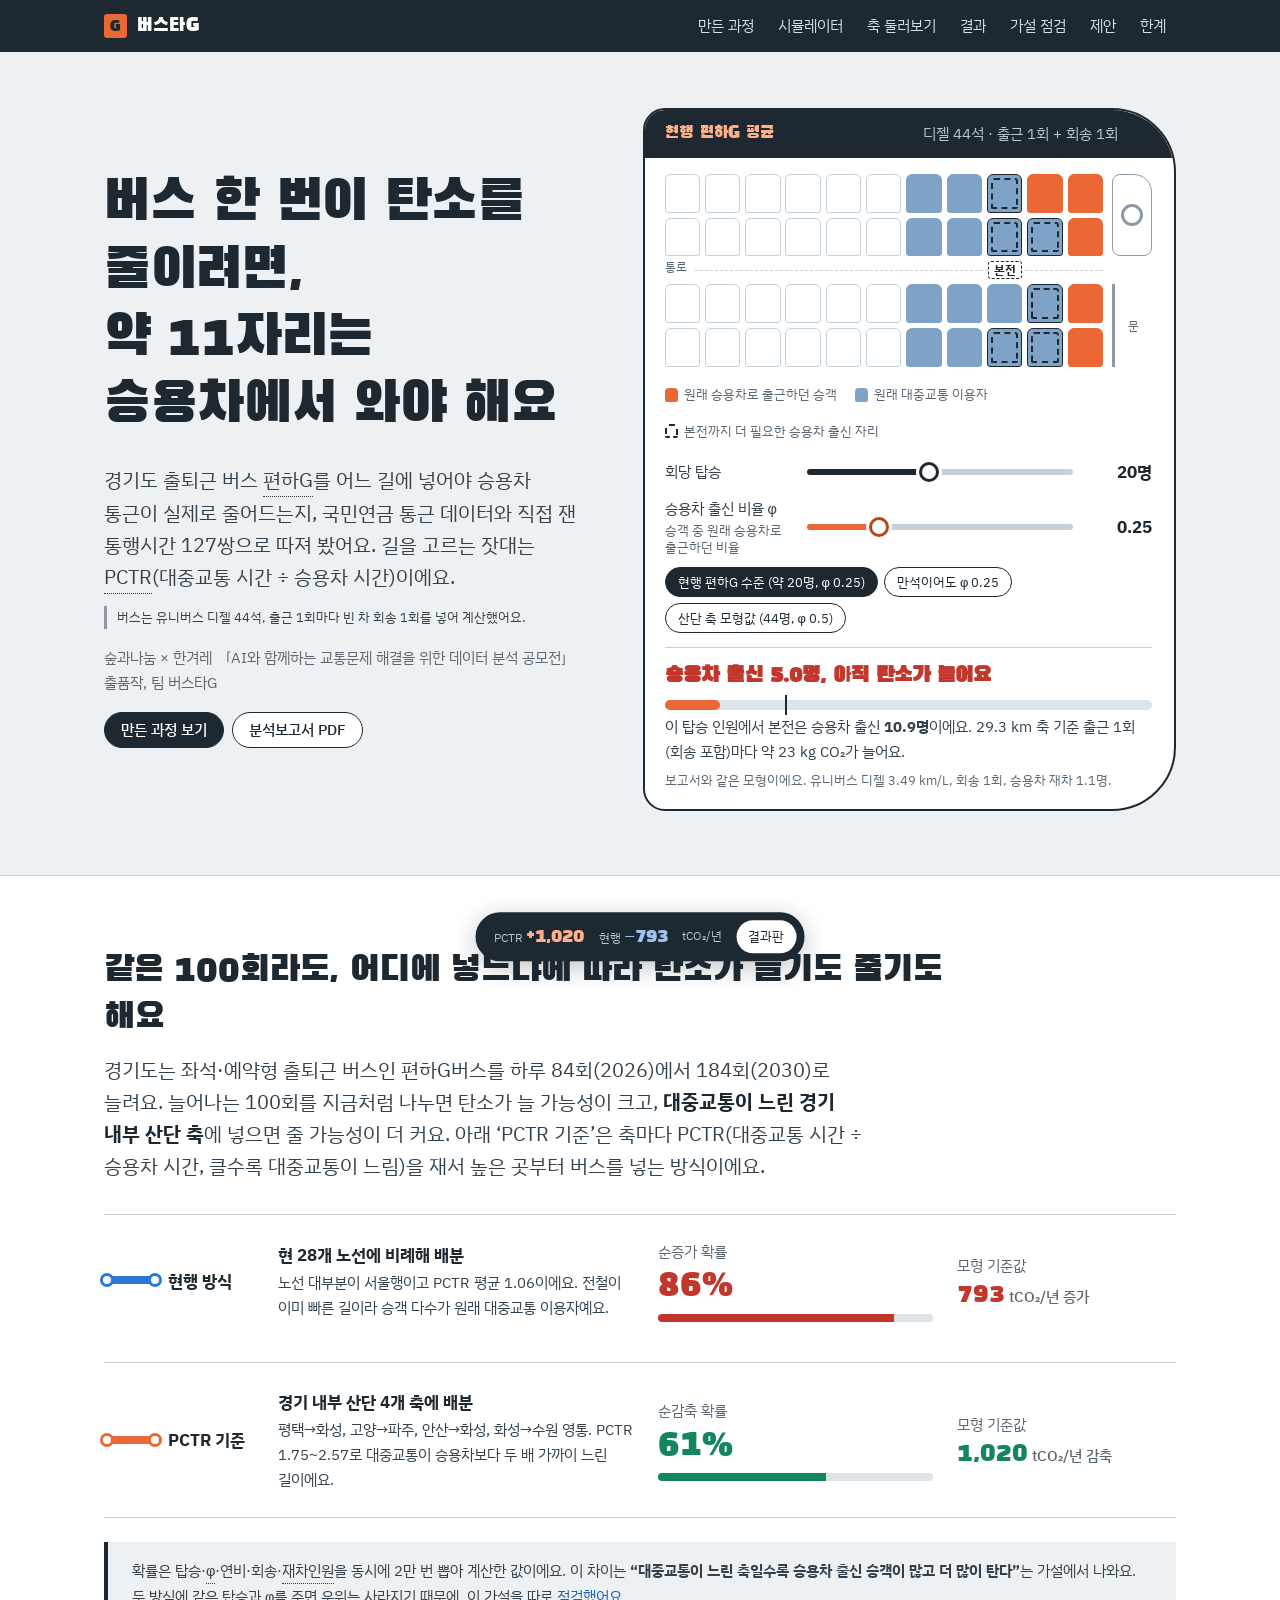
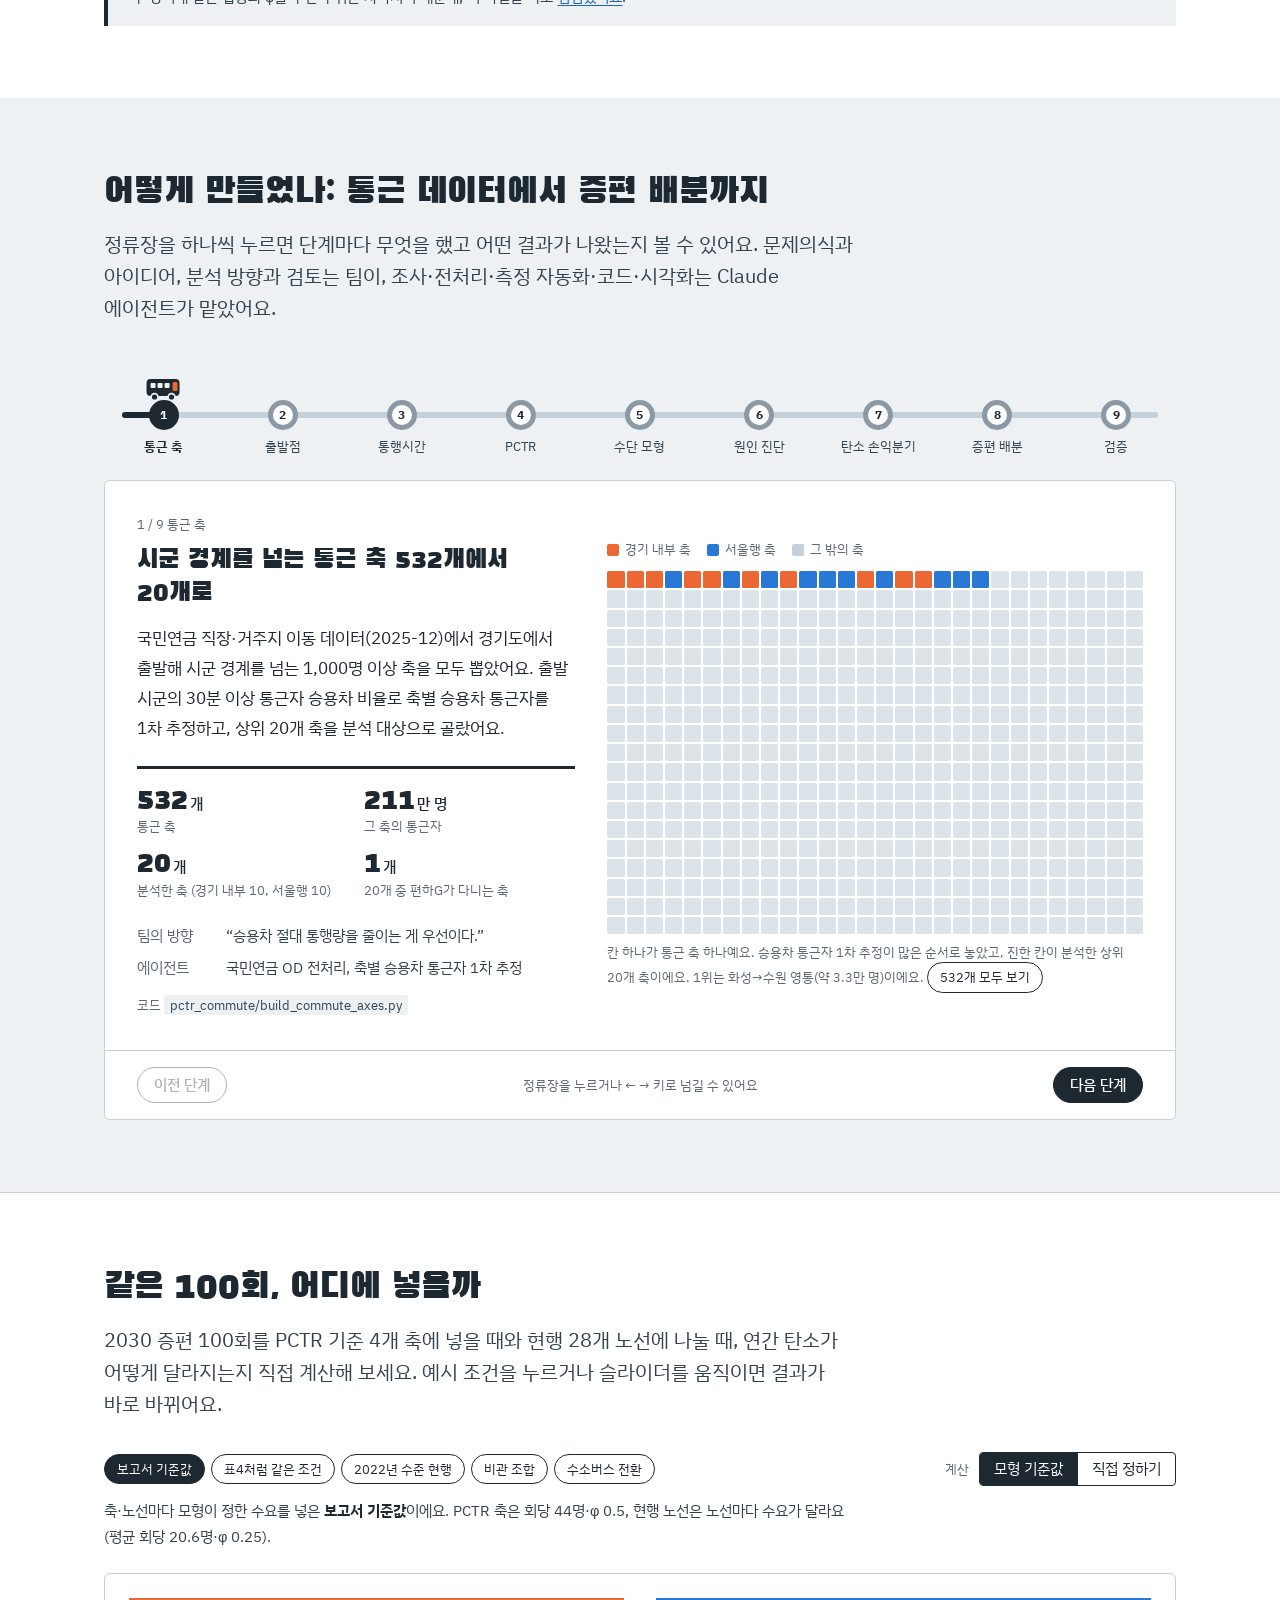
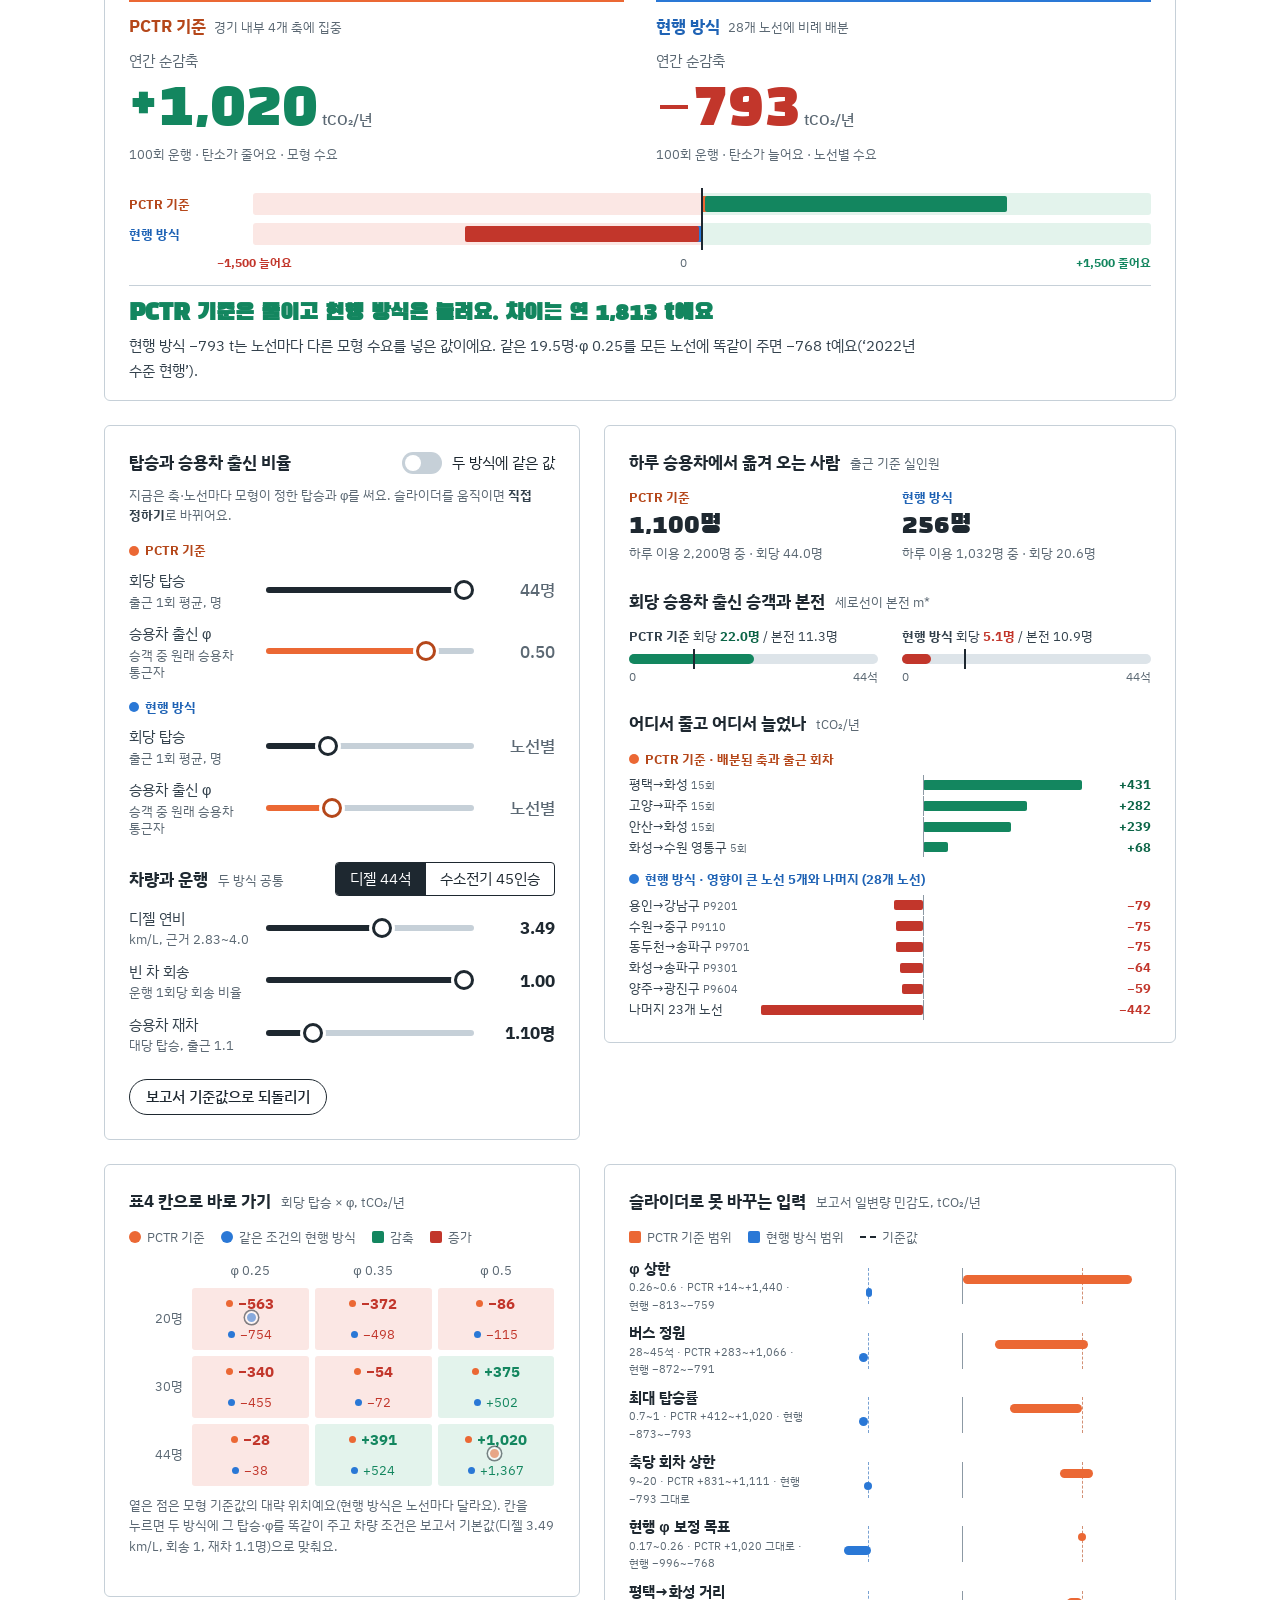
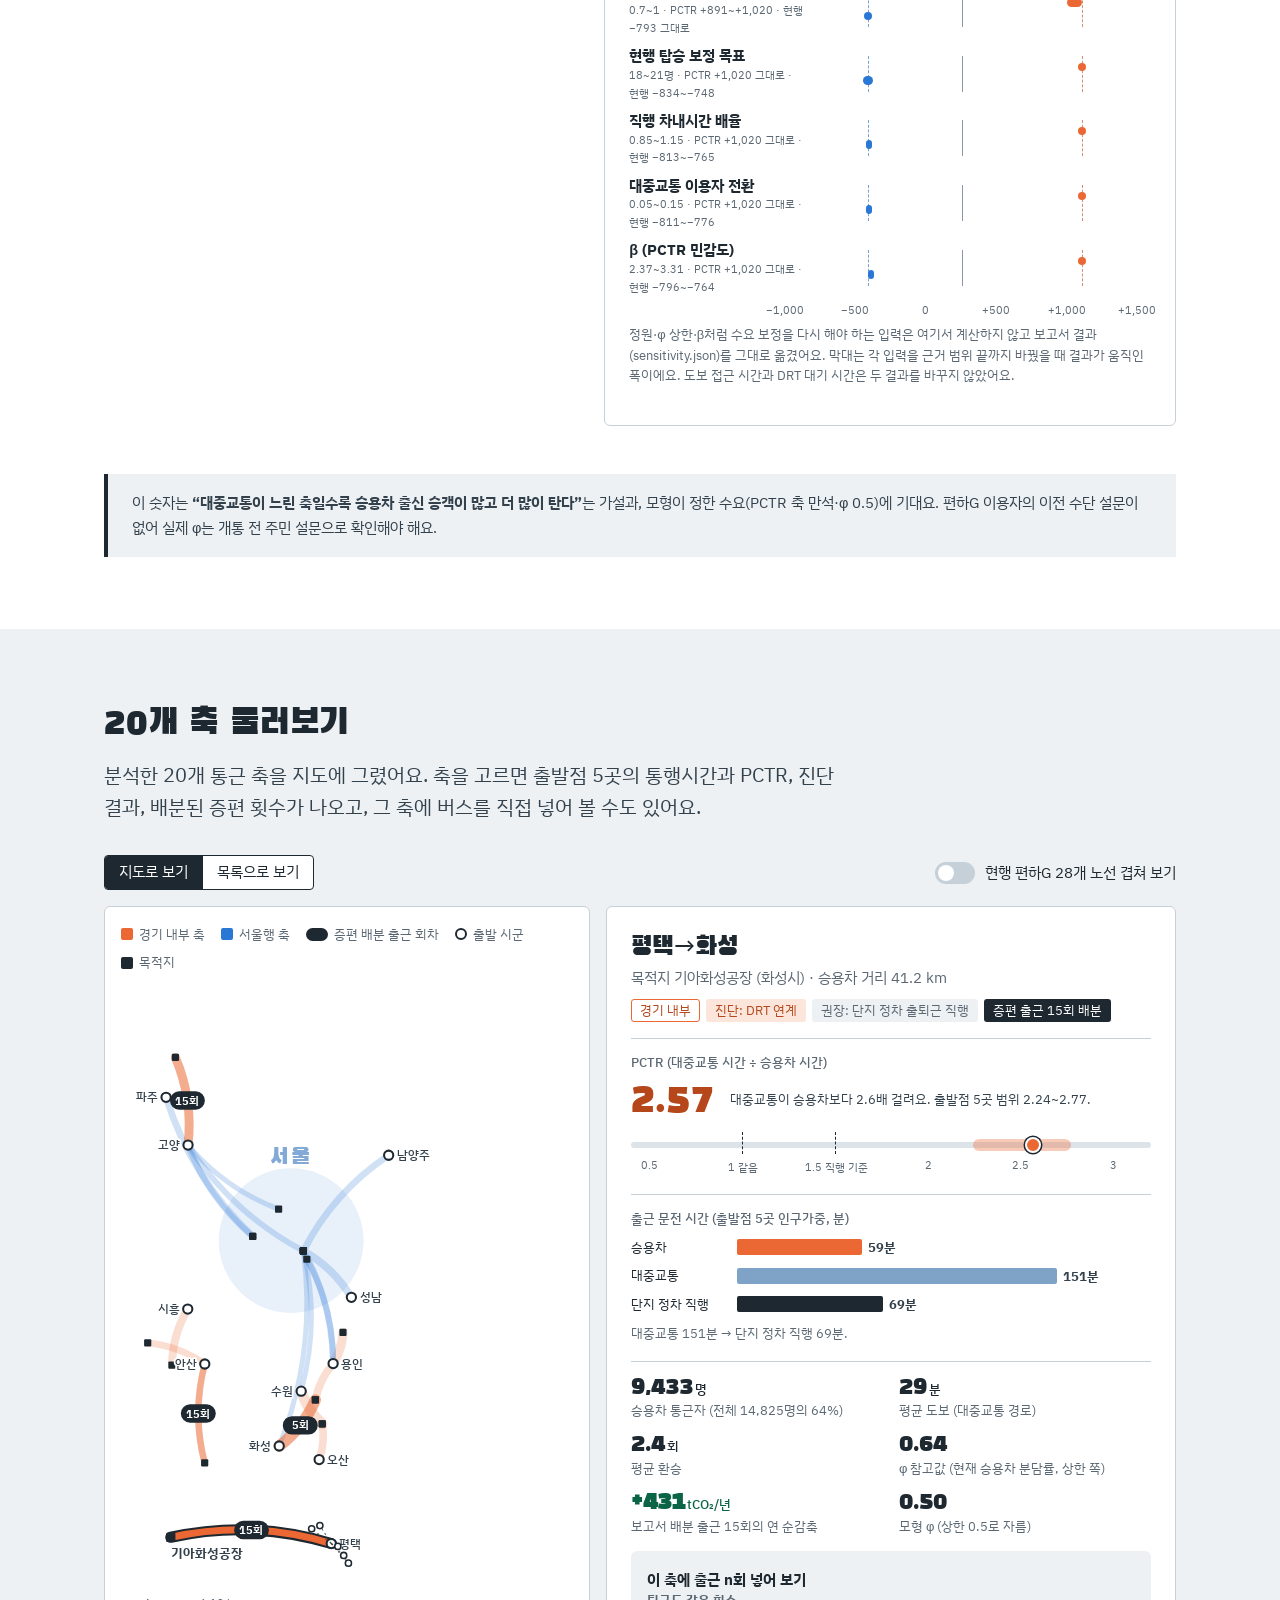
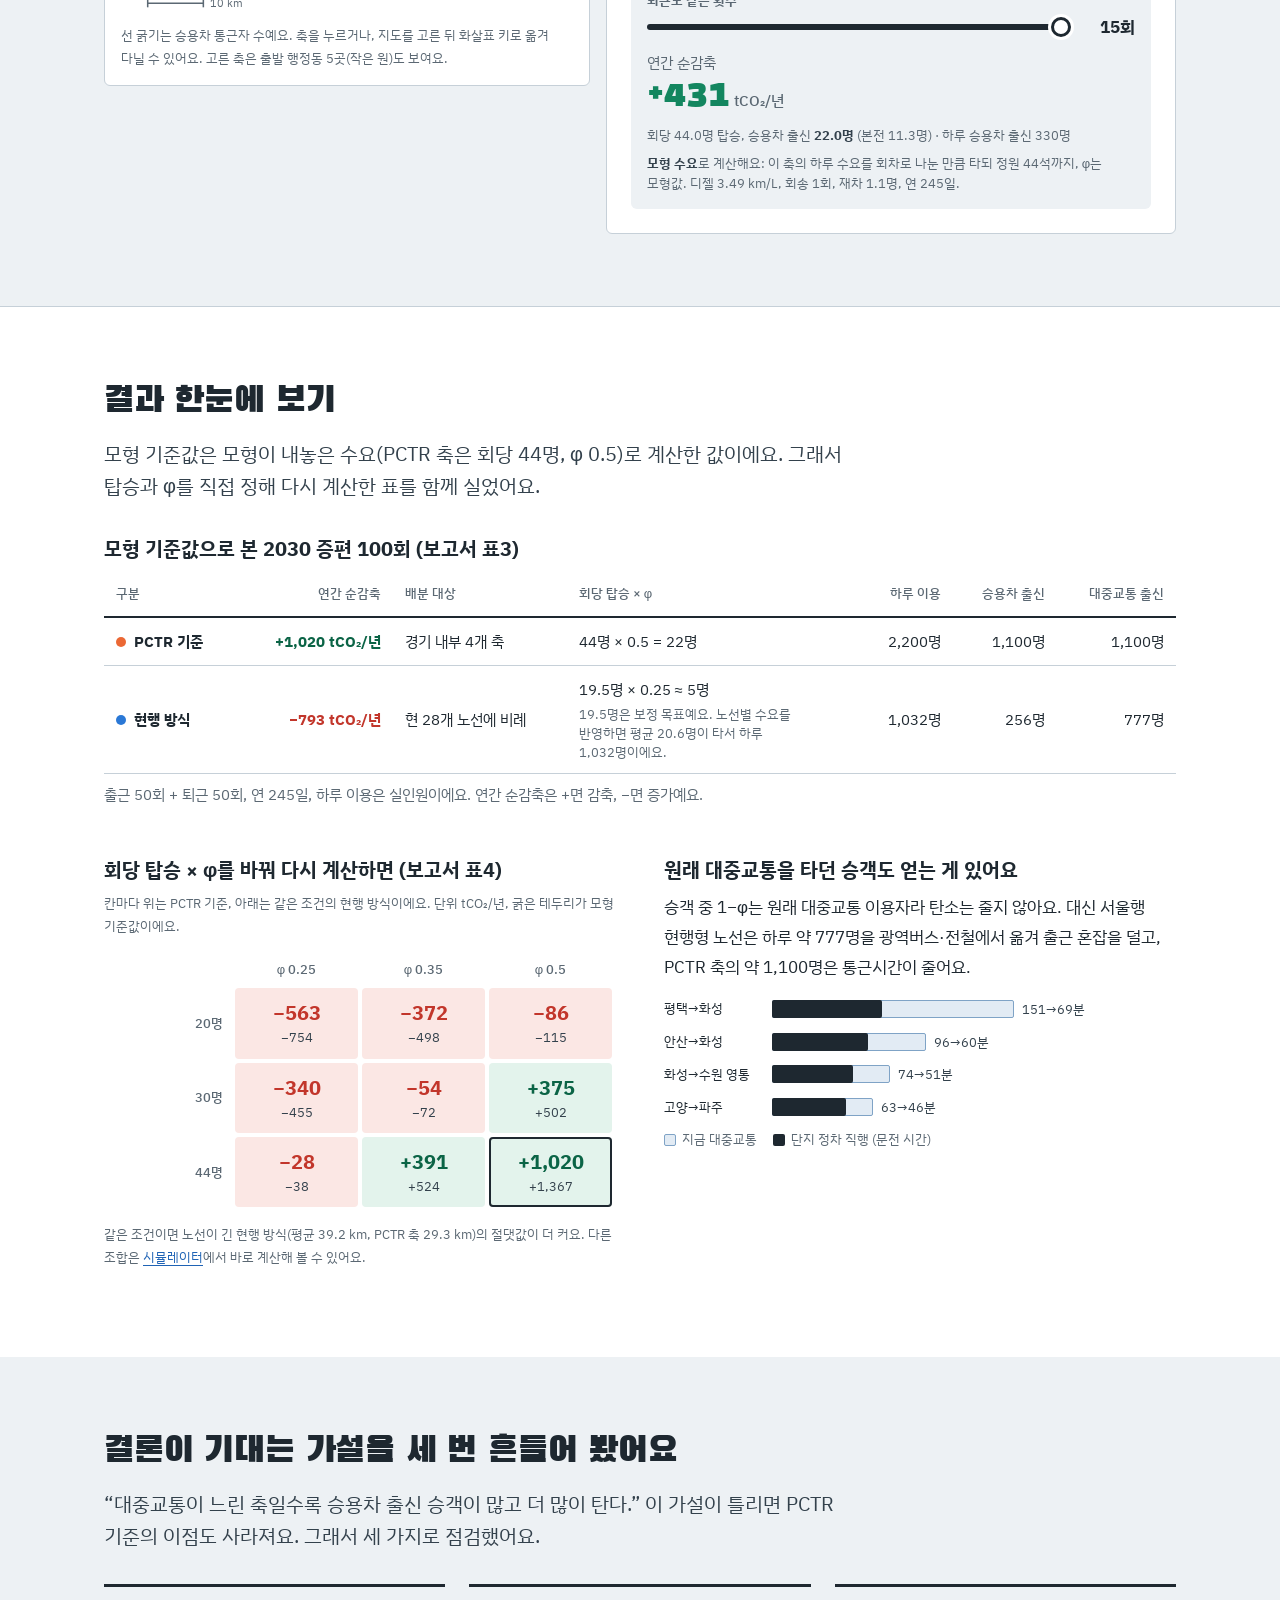
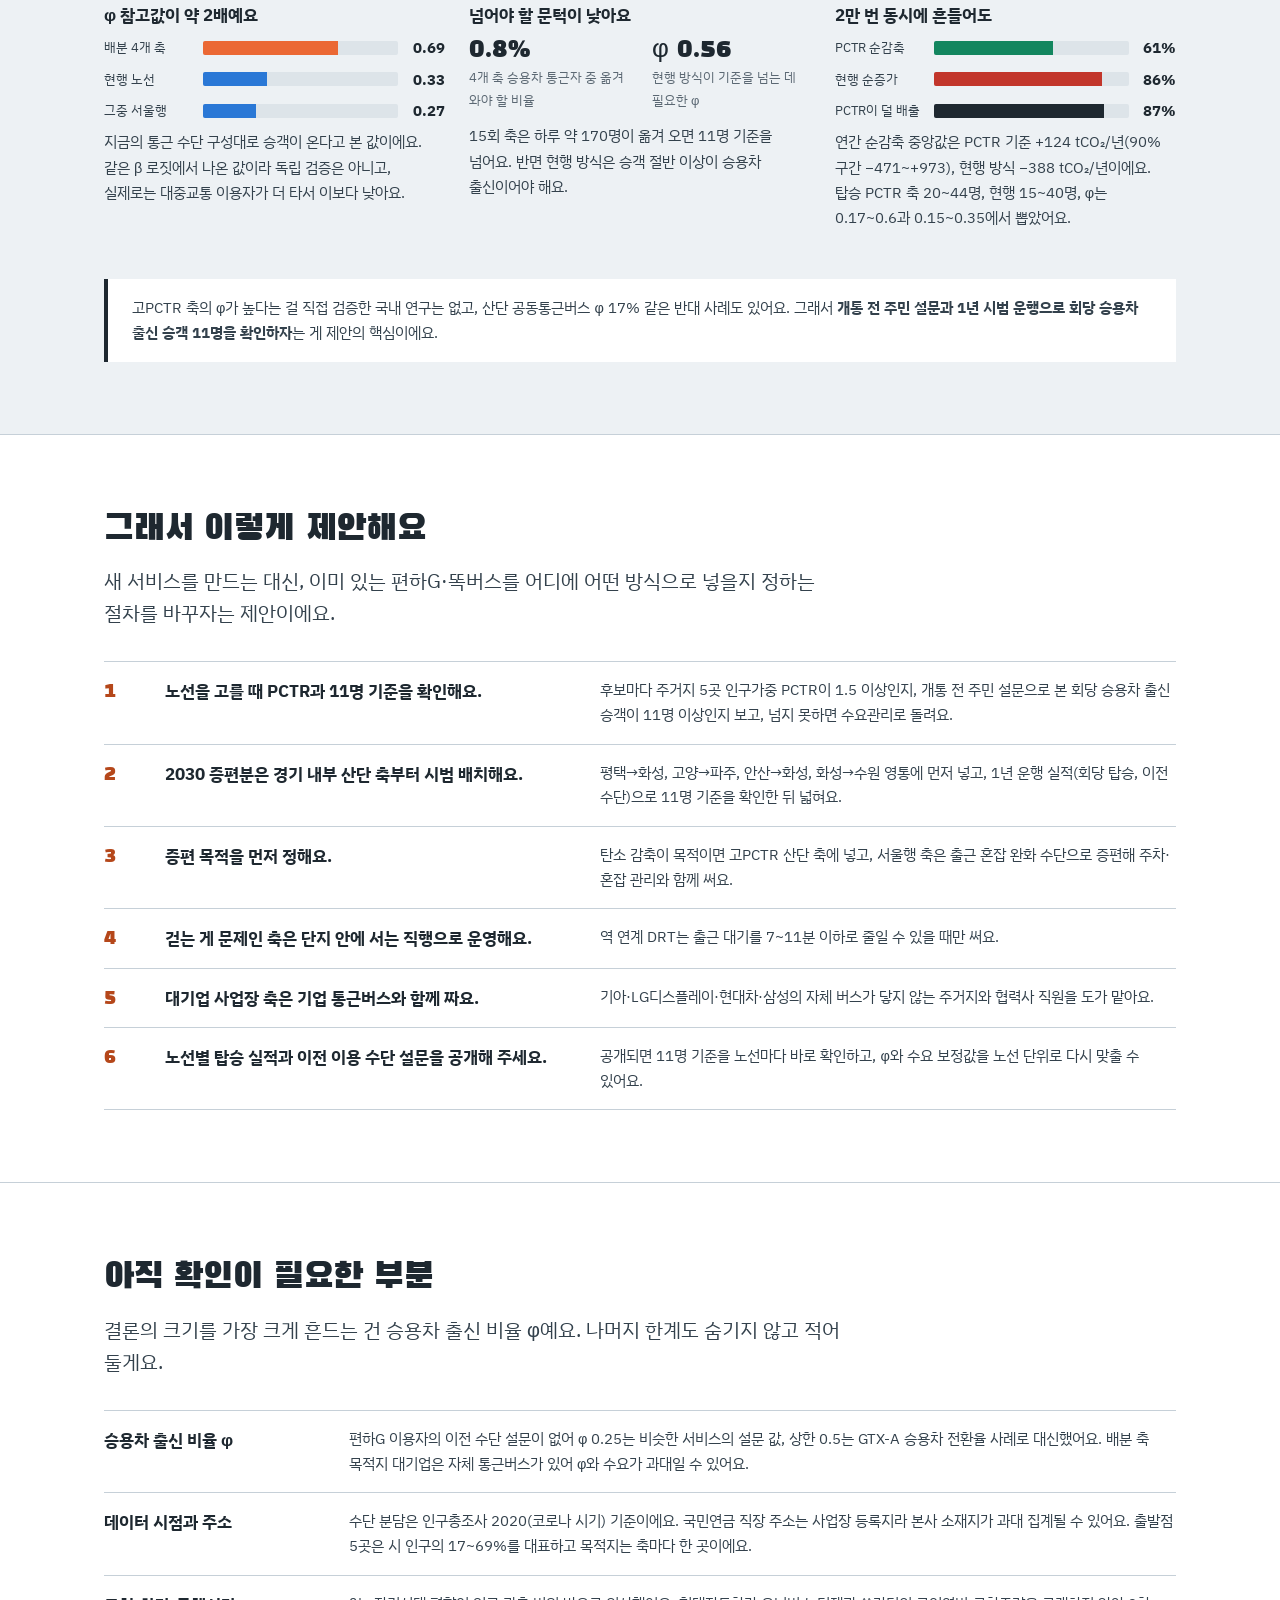
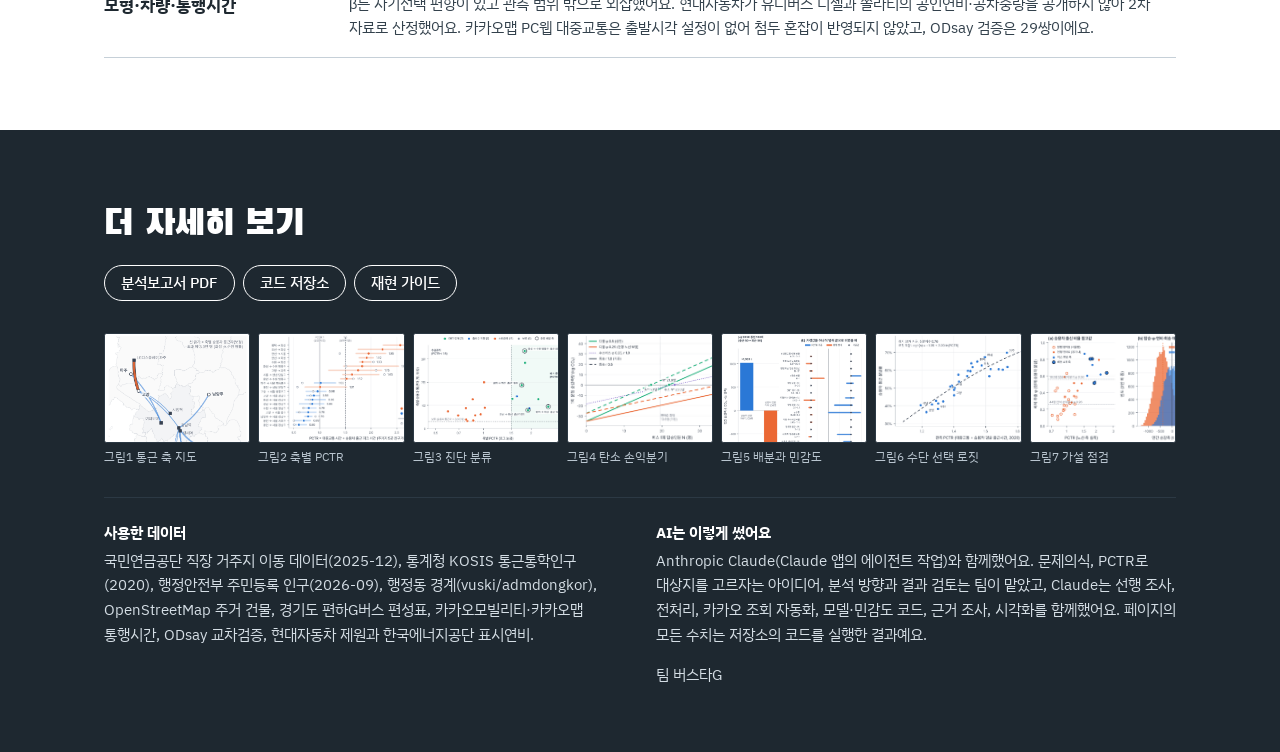
==== commit 49d85748: "소개 페이지 검토 반영(본문): 용어 풀이, 부호 표기, 표3 모바일, 로딩 안전장치, 탑승 연출·PCTR 기준선 슬라이더·배분 이동 Co-Authored-By: Claude Op" ====
--- a/docs/index.html
+++ b/docs/index.html
@@ -8,14 +8,26 @@
 <meta name="theme-color" content="#1E2830">
 <meta property="og:title" content="버스타G: 버스를 어디에 넣어야 승용차가 줄어들까">
 <meta property="og:description" content="버스 1회가 탄소를 줄이려면 회당 승용차 출신 승객이 약 11명 넘어야 해요. 그 기준으로 경기도 2030 증편 100회를 다시 배분했어요.">
-<meta property="og:image" content="assets/banner.png">
+<link rel="canonical" href="https://ehdtn0843ds-dss.github.io/trafficman/">
+<meta property="og:type" content="website">
+<meta property="og:url" content="https://ehdtn0843ds-dss.github.io/trafficman/">
+<meta property="og:locale" content="ko_KR">
+<meta property="og:image" content="https://ehdtn0843ds-dss.github.io/trafficman/assets/og.png">
+<meta property="og:image:width" content="1200">
+<meta property="og:image:height" content="630">
+<meta property="og:image:alt" content="버스타G: 44석 버스 좌석 배치도와 함께, 승용차 출신 승객이 약 11명 넘으면 탄소가 줄어든다는 문구">
+<meta name="twitter:card" content="summary_large_image">
+<link rel="icon" href="assets/favicon.svg" type="image/svg+xml">
 <link rel="preconnect" href="https://fonts.googleapis.com">
 <link rel="preconnect" href="https://fonts.gstatic.com" crossorigin>
 <link href="https://fonts.googleapis.com/css2?family=Black+Han+Sans&family=IBM+Plex+Sans+KR:wght@400;500;700&display=swap" rel="stylesheet">
 <link rel="stylesheet" href="css/site.css">
 <link rel="stylesheet" href="css/simulator.css">
 <link rel="stylesheet" href="css/explorer.css">
-<script>document.documentElement.classList.replace('no-js','js')</script>
+<script>(function(d){d.classList.replace('no-js','js');
+/* 히어로 탑승 연출: 모션을 줄이지 않았을 때만, hero.js가 3초 안에 시작하지 않으면 기본 상태로 둬요 */
+if(window.matchMedia&&!matchMedia('(prefers-reduced-motion: reduce)').matches){d.classList.add('hero-anim');
+setTimeout(function(){if(!window.__heroAnim)d.classList.remove('hero-anim')},3000)}})(document.documentElement)</script>
 </head>
 <body>
 <a class="skip" href="#main">본문으로 건너뛰기</a>
@@ -41,8 +53,9 @@
 <section class="hero" id="top" aria-labelledby="hero-title">
   <div class="wrap">
     <div>
-      <h1 id="hero-title">버스 한 번이 탄소를 줄이려면, <span class="seat-word">11자리는</span> 승용차에서 와야 해요</h1>
-      <p class="lede">경기도 출퇴근 버스를 어느 길에 넣어야 승용차 통근이 실제로 줄어드는지, 국민연금 통근 데이터와 직접 잰 통행시간 127쌍으로 따져 봤어요.</p>
+      <h1 id="hero-title">버스 한 번이 탄소를 줄이려면, <span class="seat-word">약 11자리는</span> 승용차에서 와야 해요</h1>
+      <p class="lede">경기도 출퇴근 버스 <span class="term-wrap"><button type="button" class="term" aria-describedby="tip-gbus">편하G</button><span class="term-tip" role="tooltip" id="tip-gbus">경기도가 운영하는 좌석·예약형 출퇴근 버스예요. 2026년 하루 84회, 2030년 184회로 늘릴 계획이에요.</span></span>를 어느 길에 넣어야 승용차 통근이 실제로 줄어드는지, 국민연금 통근 데이터와 직접 잰 통행시간 127쌍으로 따져 봤어요. 길을 고르는 잣대는 <span class="term-wrap"><button type="button" class="term" aria-describedby="tip-pctr">PCTR</button><span class="term-tip" role="tooltip" id="tip-pctr">대중교통 시간 ÷ 승용차 시간. 1보다 크면 대중교통이 느리고, 2면 두 배 오래 걸려요.</span></span>(대중교통 시간 ÷ 승용차 시간)이에요.</p>
+      <p class="hero-cond">버스는 유니버스 디젤 44석, 출근 1회마다 빈 차 회송 1회를 넣어 계산했어요.</p>
       <p class="hero-meta">숲과나눔 × 한겨레 「AI와 함께하는 교통문제 해결을 위한 데이터 분석 공모전」 출품작, 팀 버스타G</p>
       <div class="hero-links">
         <a class="ticket ticket--solid" href="#how">만든 과정 보기</a>
@@ -53,13 +66,16 @@
     <div class="bus" id="bus" aria-labelledby="bus-title">
       <div class="bus-sign">
         <span class="dest" id="bus-dest">현행 편하G 평균</span>
-        <span class="spec" id="bus-title">유니버스 디젤 44석, 출근 1회</span>
+        <span class="spec" id="bus-title">디젤 44석 · 출근 1회 + 회송 1회</span>
       </div>
       <div class="bus-body">
         <div class="bus-plan" id="seats" role="img" aria-label="44석 좌석 배치도">
           <div class="aisle" aria-hidden="true"><span>통로</span></div>
           <div class="driver" aria-hidden="true"></div>
           <div class="door" aria-hidden="true">문</div>
+          <!-- 기본 상태(20명, φ 0.25, 본전 10.9명)를 미리 그려 둬요. hero.js가 받아서 다시 칠해요. -->
+          <i class="seat is-car is-need" style="grid-row:1;grid-column:11"></i><i class="seat is-car is-need" style="grid-row:5;grid-column:11"></i><i class="seat is-car is-need" style="grid-row:2;grid-column:11"></i><i class="seat is-car is-need" style="grid-row:4;grid-column:11"></i><i class="seat is-car is-need" style="grid-row:1;grid-column:10"></i><i class="seat is-transit is-need" style="grid-row:5;grid-column:10"></i><i class="seat is-transit is-need" style="grid-row:2;grid-column:10"></i><i class="seat is-transit is-need" style="grid-row:4;grid-column:10"></i><i class="seat is-transit is-need" style="grid-row:1;grid-column:9"></i><i class="seat is-transit is-need" style="grid-row:5;grid-column:9"></i><i class="seat is-transit is-need" style="grid-row:2;grid-column:9"></i><i class="seat is-transit" style="grid-row:4;grid-column:9"></i><i class="seat is-transit" style="grid-row:1;grid-column:8"></i><i class="seat is-transit" style="grid-row:5;grid-column:8"></i><i class="seat is-transit" style="grid-row:2;grid-column:8"></i><i class="seat is-transit" style="grid-row:4;grid-column:8"></i><i class="seat is-transit" style="grid-row:1;grid-column:7"></i><i class="seat is-transit" style="grid-row:5;grid-column:7"></i><i class="seat is-transit" style="grid-row:2;grid-column:7"></i><i class="seat is-transit" style="grid-row:4;grid-column:7"></i><i class="seat" style="grid-row:1;grid-column:6"></i><i class="seat" style="grid-row:5;grid-column:6"></i><i class="seat" style="grid-row:2;grid-column:6"></i><i class="seat" style="grid-row:4;grid-column:6"></i><i class="seat" style="grid-row:1;grid-column:5"></i><i class="seat" style="grid-row:5;grid-column:5"></i><i class="seat" style="grid-row:2;grid-column:5"></i><i class="seat" style="grid-row:4;grid-column:5"></i><i class="seat" style="grid-row:1;grid-column:4"></i><i class="seat" style="grid-row:5;grid-column:4"></i><i class="seat" style="grid-row:2;grid-column:4"></i><i class="seat" style="grid-row:4;grid-column:4"></i><i class="seat" style="grid-row:1;grid-column:3"></i><i class="seat" style="grid-row:5;grid-column:3"></i><i class="seat" style="grid-row:2;grid-column:3"></i><i class="seat" style="grid-row:4;grid-column:3"></i><i class="seat" style="grid-row:1;grid-column:2"></i><i class="seat" style="grid-row:5;grid-column:2"></i><i class="seat" style="grid-row:2;grid-column:2"></i><i class="seat" style="grid-row:4;grid-column:2"></i><i class="seat" style="grid-row:1;grid-column:1"></i><i class="seat" style="grid-row:5;grid-column:1"></i><i class="seat" style="grid-row:2;grid-column:1"></i><i class="seat" style="grid-row:4;grid-column:1"></i>
+          <span class="be-mark" id="be-mark" aria-hidden="true" style="grid-column:9">본전</span>
         </div>
       </div>
       <div class="bus-key" aria-hidden="true">
@@ -69,14 +85,15 @@
       </div>
       <div class="bus-controls">
         <label class="ctl"><span class="ctl-label">회당 탑승</span><input class="range" type="range" id="n" min="0" max="44" step="1" value="20"><output class="ctl-out" id="nOut" for="n">20명</output></label>
-        <label class="ctl"><span class="ctl-label">승용차 출신 비율 φ</span><input class="range range--car" type="range" id="phi" min="0" max="1" step="0.05" value="0.25"><output class="ctl-out" id="phiOut" for="phi">0.25</output></label>
+        <label class="ctl"><span class="ctl-label">승용차 출신 비율 φ<small>승객 중 원래 승용차로 출근하던 비율</small></span><input class="range range--car" type="range" id="phi" min="0" max="1" step="0.05" value="0.25"><output class="ctl-out" id="phiOut" for="phi">0.25</output></label>
         <div class="chips" role="group" aria-label="예시 값">
-          <button class="chip" type="button" data-n="20" data-phi="0.25" data-dest="현행 편하G 평균" aria-pressed="true">현행 편하G 수준 (20명, φ 0.25)</button>
+          <button class="chip" type="button" data-n="20" data-phi="0.25" data-dest="현행 편하G 평균" aria-pressed="true">현행 편하G 수준 (약 20명, φ 0.25)</button>
           <button class="chip" type="button" data-n="44" data-phi="0.25" data-dest="만석, 같은 φ" aria-pressed="false">만석이어도 φ 0.25</button>
           <button class="chip" type="button" data-n="44" data-phi="0.5" data-dest="경기 내부 산단 축" aria-pressed="false">산단 축 모형값 (44명, φ 0.5)</button>
         </div>
       </div>
-      <div class="bus-verdict" id="verdict" aria-live="polite"></div>
+      <div class="bus-verdict is-add" id="verdict" aria-live="polite"><strong class="verdict-head">승용차 출신 5.0명, 아직 탄소가 늘어요</strong><div class="meter" style="--v:11.4%;--t:24.8%" aria-hidden="true"><i></i><b></b></div><p class="verdict-text">이 탑승 인원에서 본전은 승용차 출신 <b>10.9명</b>이에요. 29.3 km 축 기준 출근 1회(회송 포함)마다 약 23 kg CO₂가 늘어요.<small>보고서와 같은 모형이에요. 유니버스 디젤 3.49 km/L, 회송 1회, 승용차 재차 1.1명.</small></p></div>
+      <p class="bus-note" id="bus-note" hidden></p>
     </div>
   </div>
 </section>
@@ -86,7 +103,7 @@
   <div class="wrap">
     <div class="sec-head">
       <h2 id="gist-title">같은 100회라도, 어디에 넣느냐에 따라 탄소가 늘기도 줄기도 해요</h2>
-      <p class="sec-lede">경기도는 좌석·예약형 출퇴근 버스인 편하G버스를 하루 84회(2026)에서 184회(2030)로 늘려요. 늘어나는 100회를 지금처럼 나누면 탄소가 늘 가능성이 크고, <b>대중교통이 느린 경기 내부 산단 축</b>에 넣으면 줄 가능성이 더 커요.</p>
+      <p class="sec-lede">경기도는 좌석·예약형 출퇴근 버스인 편하G버스를 하루 84회(2026)에서 184회(2030)로 늘려요. 늘어나는 100회를 지금처럼 나누면 탄소가 늘 가능성이 크고, <b>대중교통이 느린 경기 내부 산단 축</b>에 넣으면 줄 가능성이 더 커요. 아래 ‘PCTR 기준’은 축마다 PCTR(대중교통 시간 ÷ 승용차 시간, 클수록 대중교통이 느림)을 재서 높은 곳부터 버스를 넣는 방식이에요.</p>
     </div>
     <ul class="versus">
       <li class="vs-row vs-row--seoul">
@@ -99,7 +116,7 @@
         </div>
         <div class="readout readout--sm is-add vs-t">
           <span class="readout-label">모형 기준값</span>
-          <span class="readout-value">−793<span class="readout-unit">tCO₂/년</span></span>
+          <span class="readout-value">793<span class="readout-unit">tCO₂/년 증가</span></span>
         </div>
       </li>
       <li class="vs-row vs-row--pctr">
@@ -112,12 +129,12 @@
         </div>
         <div class="readout readout--sm is-cut vs-t">
           <span class="readout-label">모형 기준값</span>
-          <span class="readout-value">+1,020<span class="readout-unit">tCO₂/년</span></span>
+          <span class="readout-value">1,020<span class="readout-unit">tCO₂/년 감축</span></span>
         </div>
       </li>
     </ul>
     <div class="caveat">
-      <p>확률은 탑승·φ·연비·회송·재차인원을 동시에 2만 번 뽑아 계산한 값이에요. 이 차이는 <b>“대중교통이 느린 축일수록 승용차 출신 승객이 많고 더 많이 탄다”</b>는 가설에서 나와요. 두 방식에 같은 탑승과 φ를 주면 우위는 사라지기 때문에, 이 가설을 따로 <a href="#hypothesis">점검했어요</a>.</p>
+      <p>확률은 탑승·<span class="term-wrap"><button type="button" class="term" aria-describedby="tip-phi">φ</button><span class="term-tip" role="tooltip" id="tip-phi">승객 중 원래 승용차로 출근하던 사람의 비율이에요. 나머지(1−φ)는 원래 전철·광역버스를 타던 사람이라 탄소가 줄지 않아요.</span></span>·연비·회송·<span class="term-wrap"><button type="button" class="term" aria-describedby="tip-occ">재차인원</button><span class="term-tip" role="tooltip" id="tip-occ">승용차 1대에 탄 평균 인원이에요. 출근은 1.1명으로 넣었어요. 많을수록 승용차 1인당 배출이 작아져요.</span></span>을 동시에 2만 번 뽑아 계산한 값이에요. 이 차이는 <b>“대중교통이 느린 축일수록 승용차 출신 승객이 많고 더 많이 탄다”</b>는 가설에서 나와요. 두 방식에 같은 탑승과 φ를 주면 우위는 사라지기 때문에, 이 가설을 따로 <a href="#hypothesis">점검했어요</a>.</p>
     </div>
   </div>
 </section>
@@ -243,8 +260,13 @@
           <figure class="chart">
             <ul class="key"><li><span class="sw sw--car"></span>경기 내부</li><li><span class="sw sw--seoul"></span>서울행</li><li><span class="sw sw--ring"></span>구청·역 한 곳에서 잰 값</li></ul>
             <div id="viz-pctr"></div>
-            <figcaption class="chart-cap">승용차 통근 상위 20개 축의 PCTR. 점은 5곳 인구가중 값, 가로선은 5곳의 범위예요.</figcaption>
-          </figure>
+            <figcaption class="chart-cap">승용차 통근 상위 20개 축의 PCTR. 점은 5곳 인구가중 값, 가로선은 5곳의 범위예요. 맨 아래 줄은 현행 편하G 28개 노선을 같은 방식으로 잰 값이에요.</figcaption>
+          </figure>
+          <div class="thr" id="thr-box">
+            <label class="ctl ctl--thr"><span class="ctl-label">분류 기준 PCTR<small>보고서 기준 1.5</small></span><input class="range" type="range" id="thr" min="1.2" max="2" step="0.05" value="1.5" aria-describedby="thr-note"><output class="ctl-out" id="thrOut" for="thr">1.50</output></label>
+            <p class="thr-out" id="thr-out" aria-live="polite">20개 축 중 버스 후보 <b>9개</b>, 수요관리 <b>11개</b>예요. 현행 편하G 28개 노선 중 기준을 넘는 노선은 <b>1개</b>예요.</p>
+            <p class="note" id="thr-note">기준을 끌어 보면 20개 축의 분류만 다시 나눠 봐요. 6단계 이후의 진단·배분·탄소 계산은 보고서 기준 1.5로 한 결과예요. <button class="chip" type="button" id="thr-reset" hidden>1.5로 되돌리기</button></p>
+          </div>
         </div>
       </article>
 
@@ -302,7 +324,7 @@
           <p class="stage-count">7 / 9 탄소 손익분기</p>
           <h3>버스 1회가 본전을 넘는 탑승 인원</h3>
           <p>현대자동차 2026 공식 제원(유니버스 디젤 44석, 유니버스 수소전기버스, 쏠라티, 쏘나타)으로 도로 부하식과 윌런스 선 연료 모델을 세워, 버스 1회와 승용차 통근 1인의 CO₂를 계산했어요. 출근을 마치고 빈 차로 돌아가는 회송 1회도 넣었어요.</p>
-          <p>φ가 낮을수록 더 많이 타야 하는데, 탑승과 φ를 곱한 <b>회당 승용차 출신 승객</b>으로 보면 기준은 탑승·축 길이와 거의 상관없이 약 11명이에요.</p>
+          <p>φ가 낮을수록 더 많이 타야 해요. 이 φ에서 본전이 되는 탑승 인원이 <span class="term-wrap"><button type="button" class="term" aria-describedby="tip-nstar">N*</button><span class="term-tip" role="tooltip" id="tip-nstar">본전 탑승 인원. 이 φ에서 버스 1회가 승용차를 대신해 줄인 탄소와 버스가 낸 탄소가 같아지는 탑승 인원이에요.</span></span>예요. 탑승과 φ를 곱한 <b>회당 승용차 출신 승객</b>으로 보면 본전 기준 <span class="term-wrap"><button type="button" class="term" aria-describedby="tip-mstar">m*</button><span class="term-tip" role="tooltip" id="tip-mstar">본전이 되는 회당 승용차 출신 승객 수예요. 20명 탑승이면 10.9명, 44명 탑승이면 11.3명이에요.</span></span>은 탑승·축 길이와 거의 상관없이 약 11명이에요.</p>
           <dl class="facts">
             <div><dt>φ 1.0일 때 필요한 탑승</dt><dd>10.7<small>명</small></dd></div>
             <div><dt>φ 0.5</dt><dd>21.9<small>명</small></dd></div>
@@ -331,16 +353,16 @@
           <p>도 계획의 100회는 출근 50회와 퇴근 50회예요. 출근 50회를 한 회씩, 탄소를 가장 많이 줄이는 축에 넣었고(축당 최대 15회) 퇴근은 대칭 운행으로 계산했어요. 현행 방식은 현 28개 노선에 지금 운행 비율대로 나눈 경우예요.</p>
           <p>수요는 현행 편하G 실적(2022년 연 32만 건, 회당 약 19.5명)과 φ 0.25에 맞춰 보정했어요.</p>
           <dl class="facts">
+            <div><dt>배분한 출근 회차</dt><dd>50<small>회</small></dd></div>
+            <div><dt>축당 상한</dt><dd>15<small>회</small></dd></div>
             <div><dt>증편이 배분된 축</dt><dd>4<small>개</small></dd></div>
-            <div><dt>PCTR 기준, 모형 기준값</dt><dd class="pos">+1,020<small>t/년</small></dd></div>
-            <div><dt>현행 방식, 모형 기준값</dt><dd class="neg">−793<small>t/년</small></dd></div>
           </dl>
           <p class="code-path">코드 <code>pctr_commute/axis_model.py</code></p>
         </div>
         <div class="stage-viz">
           <figure class="chart">
-            <div class="trips" id="viz-alloc"></div>
-            <figcaption class="chart-cap">칸 하나가 출근 1회예요. 같은 50회가 PCTR 기준에서는 4개 축에 몰리고, 현행 방식에서는 28개 노선에 1~2회씩 흩어져요.</figcaption>
+            <div class="alloc" id="viz-alloc"></div>
+            <figcaption class="chart-cap">칸 하나가 출근 1회예요. 같은 50회가 현행 방식에서는 28개 노선에 1~2회씩 흩어지고, PCTR 기준에서는 4개 축에 모여요. 숫자는 모형 기준값이에요.</figcaption>
           </figure>
         </div>
       </article>
@@ -354,9 +376,8 @@
           <dl class="facts">
             <div><dt>민감도 입력</dt><dd>15<small>개</small></dd></div>
             <div><dt>몬테카를로</dt><dd>2<small>만 회</small></dd></div>
-            <div><dt>PCTR 기준이 순감축일 확률</dt><dd class="pos">61<small>%</small></dd></div>
-            <div><dt>현행 방식이 순증가일 확률</dt><dd class="neg">86<small>%</small></dd></div>
-          </dl>
+          </dl>
+          <p>하나씩 바꿔 보니 결과를 정하는 입력은 φ 상한·탑승률·정원이었고, 수요 모형 입력은 거의 영향이 없었어요.</p>
           <dl class="roles">
             <div><dt>팀의 방향</dt><dd><q>추정값으로 되어 있는 것은 모두 확실한 근거를 찾아서 바꾸자.</q></dd></div>
             <div><dt>에이전트</dt><dd>입력값 근거 문헌 조사, 민감도·몬테카를로 코드</dd></div>
@@ -367,7 +388,7 @@
           <figure class="chart">
             <ul class="key"><li><span class="sw sw--car"></span>PCTR 기준</li><li><span class="sw sw--seoul"></span>현행 방식</li></ul>
             <div id="viz-mc"></div>
-            <figcaption class="chart-cap">2만 회 계산의 연간 순감축 분포(100 t 간격). 0보다 오른쪽이 감축이에요. 중앙값은 PCTR 기준 +124 t, 현행 방식 −388 t예요.</figcaption>
+            <figcaption class="chart-cap">2만 회 계산의 연간 순감축 분포(100 tCO₂/년 간격). 0보다 오른쪽이 감축이에요. 중앙값은 PCTR 기준 +124 tCO₂/년, 현행 방식 −388 tCO₂/년이에요.</figcaption>
           </figure>
         </div>
       </article>
@@ -412,18 +433,19 @@
   <div class="wrap">
     <div class="sec-head">
       <h2 id="results-title">결과 한눈에 보기</h2>
-      <p class="sec-lede">모형 기준값(회당 44명, φ 0.5)에서는 PCTR 기준이 연 1,020 t를 줄이고 현행 방식은 793 t를 늘려요. 이 기준값은 모형이 내놓은 값이라, 탑승과 φ를 직접 바꿔 다시 계산했어요.</p>
+      <p class="sec-lede">모형 기준값은 모형이 내놓은 수요(PCTR 축은 회당 44명, φ 0.5)로 계산한 값이에요. 그래서 탑승과 φ를 직접 정해 다시 계산한 표를 함께 실었어요.</p>
     </div>
 
     <h3>모형 기준값으로 본 2030 증편 100회 (보고서 표3)</h3>
+    <p class="note table-hint" aria-hidden="true">표가 화면보다 넓으면 옆으로 밀어 보세요.</p>
     <div class="tablewrap">
-      <table class="data">
-        <thead><tr><th scope="col">구분</th><th scope="col">배분 대상</th><th scope="col">회당 탑승 × φ</th><th scope="col" class="num">하루 이용</th><th scope="col" class="num">승용차 출신</th><th scope="col" class="num">대중교통 출신</th><th scope="col" class="num">연간 순감축</th></tr></thead>
+      <table class="data data--cards">
+        <thead><tr><th scope="col">구분</th><th scope="col" class="num">연간 순감축</th><th scope="col">배분 대상</th><th scope="col">회당 탑승 × φ</th><th scope="col" class="num">하루 이용</th><th scope="col" class="num">승용차 출신</th><th scope="col" class="num">대중교통 출신</th></tr></thead>
         <tbody>
-          <tr><th scope="row" class="row-name" style="--c:var(--car)"><i aria-hidden="true"></i>PCTR 기준</th><td>경기 내부 4개 축</td><td>44명 × 0.5 = 22명</td><td class="num">2,200명</td><td class="num">1,100명</td><td class="num">1,100명</td><td class="num pos">+1,020 tCO₂</td></tr>
-          <tr><th scope="row" class="row-name" style="--c:var(--seoul)"><i aria-hidden="true"></i>현행 방식</th><td>현 28개 노선에 비례</td><td>19.5명 × 0.25 ≈ 5명</td><td class="num">1,032명</td><td class="num">256명</td><td class="num">777명</td><td class="num neg">−793 tCO₂</td></tr>
+          <tr><th scope="row" class="row-name" style="--c:var(--car)"><i aria-hidden="true"></i>PCTR 기준</th><td class="num pos td-net" data-label="연간 순감축">+1,020 tCO₂/년</td><td data-label="배분 대상">경기 내부 4개 축</td><td data-label="회당 탑승 × φ">44명 × 0.5 = 22명</td><td class="num" data-label="하루 이용">2,200명</td><td class="num" data-label="승용차 출신">1,100명</td><td class="num" data-label="대중교통 출신">1,100명</td></tr>
+          <tr><th scope="row" class="row-name" style="--c:var(--seoul)"><i aria-hidden="true"></i>현행 방식</th><td class="num neg td-net" data-label="연간 순감축">−793 tCO₂/년</td><td data-label="배분 대상">현 28개 노선에 비례</td><td data-label="회당 탑승 × φ">19.5명 × 0.25 ≈ 5명<small class="cell-note">19.5명은 보정 목표예요. 노선별 수요를 반영하면 평균 20.6명이 타서 하루 1,032명이에요.</small></td><td class="num" data-label="하루 이용">1,032명</td><td class="num" data-label="승용차 출신">256명</td><td class="num" data-label="대중교통 출신">777명</td></tr>
         </tbody>
-        <caption>출근 50회 + 퇴근 50회, 연 245일, 하루 이용은 실인원이에요. −는 순증가예요.</caption>
+        <caption>출근 50회 + 퇴근 50회, 연 245일, 하루 이용은 실인원이에요. 연간 순감축은 +면 감축, −면 증가예요.</caption>
       </table>
     </div>
 
@@ -441,19 +463,8 @@
             </tbody>
           </table>
         </div>
-      </div>
-      <div class="prose">
-        <h3>같은 조건이면 현행 방식이 더 크게 나와요</h3>
-        <p>표4에서 탑승과 φ가 같으면 현행 방식의 절댓값이 더 커요. 현행 노선이 평균 39.2 km로 PCTR 축(29.3 km)보다 길어서, 승용차를 대신하는 거리도 길거든요.</p>
-        <p>그러니 PCTR 기준이 유리하다는 결론은 고PCTR 축의 탑승과 φ가 더 높다는 가설에 달려 있어요. 이 가설은 <a href="#hypothesis">가설 점검</a>에서 따로 흔들어 봤어요.</p>
-      </div>
-    </div>
-
-    <div class="split" style="margin-top:var(--s7)">
-      <figure class="figure">
-        <img src="assets/fig5_allocation.png" alt="모형 기준값의 2030 증편 100회 배분 비교와 15개 입력의 일변량 민감도" loading="lazy" width="1678" height="1654">
-        <figcaption>보고서 그림5. 모형 기준값의 배분 비교와 일변량 민감도예요. 결과를 정하는 입력은 φ 상한, 탑승률, 정원이고 수요 모형 입력은 거의 영향이 없어요. 보고서 그림에서는 PCTR 기준이 파랑, 현행 방식이 주황이에요.</figcaption>
-      </figure>
+        <p class="note" style="margin-top:var(--s3)">같은 조건이면 노선이 긴 현행 방식(평균 39.2 km, PCTR 축 29.3 km)의 절댓값이 더 커요. 다른 조합은 <a href="#simulator">시뮬레이터</a>에서 바로 계산해 볼 수 있어요.</p>
+      </div>
       <div class="prose">
         <h3>원래 대중교통을 타던 승객도 얻는 게 있어요</h3>
         <p>승객 중 1−φ는 원래 대중교통 이용자라 탄소는 줄지 않아요. 대신 서울행 현행형 노선은 하루 약 777명을 광역버스·전철에서 옮겨 출근 혼잡을 덜고, PCTR 축의 약 1,100명은 통근시간이 줄어요.</p>
@@ -463,7 +474,7 @@
           <li><span>화성→수원 영통</span><span class="track" style="--b:29.4%;--a:20.2%"><i class="before"></i><i class="after"></i><span>74→51분</span></span></li>
           <li><span>고양→파주</span><span class="track" style="--b:25.0%;--a:18.3%"><i class="before"></i><i class="after"></i><span>63→46분</span></span></li>
         </ul>
-        <p class="note" style="margin-top:10px">옅은 막대가 지금 대중교통, 주황이 단지 정차 직행의 문전 시간이에요.</p>
+        <ul class="key" style="margin-top:10px"><li><span class="sw sw--transit-light"></span>지금 대중교통</li><li><span class="sw sw--ink"></span>단지 정차 직행 (문전 시간)</li></ul>
       </div>
     </div>
   </div>
@@ -497,17 +508,11 @@
         <div class="hbar"><span>PCTR 순감축</span><span class="bar" style="--v:61%;--c:var(--cut)"><i></i></span><b>61%</b></div>
         <div class="hbar"><span>현행 순증가</span><span class="bar" style="--v:86%;--c:var(--add)"><i></i></span><b>86%</b></div>
         <div class="hbar"><span>PCTR이 덜 배출</span><span class="bar" style="--v:87%;--c:var(--asphalt)"><i></i></span><b>87%</b></div>
-        <p>PCTR 기준 중앙값은 연 +124 t(90% 구간 −471~+973 t), 현행 방식은 −388 t예요. 탑승 PCTR 축 20~44명, 현행 15~40명, φ는 0.17~0.6과 0.15~0.35에서 뽑았어요.</p>
+        <p>연간 순감축 중앙값은 PCTR 기준 +124 tCO₂/년(90% 구간 −471~+973), 현행 방식 −388 tCO₂/년이에요. 탑승 PCTR 축 20~44명, 현행 15~40명, φ는 0.17~0.6과 0.15~0.35에서 뽑았어요.</p>
       </li>
     </ol>
-    <div class="split">
-      <figure class="figure">
-        <img src="assets/fig7_hypothesis.png" alt="(a) 현행 편하G 노선과 버스 후보 축의 φ 참고값 비교, (b) 2만 회 몬테카를로 연간 순감축 분포" loading="lazy" width="1633" height="947">
-        <figcaption>보고서 그림7. (a) 노선별 φ 참고값, (b) 2만 회 계산의 연간 순감축 분포예요. 점선은 중앙값이고, 이 그림에서는 PCTR 기준이 파랑, 현행 방식이 주황이에요.</figcaption>
-      </figure>
-      <div class="caveat" style="margin-top:0">
-        <p>두 방식에 같은 탑승과 φ를 주면 우위는 사라져요. 고PCTR 축의 φ가 높다는 걸 직접 검증한 국내 연구는 없고, 산단 공동통근버스 φ 17% 같은 반대 사례도 있어요. 그래서 <b>개통 전 주민 설문과 1년 시범 운행으로 회당 승용차 출신 승객 11명을 확인하자</b>는 게 제안의 핵심이에요.</p>
-      </div>
+    <div class="caveat">
+      <p>고PCTR 축의 φ가 높다는 걸 직접 검증한 국내 연구는 없고, 산단 공동통근버스 φ 17% 같은 반대 사례도 있어요. 그래서 <b>개통 전 주민 설문과 1년 시범 운행으로 회당 승용차 출신 승객 11명을 확인하자</b>는 게 제안의 핵심이에요.</p>
     </div>
   </div>
 </section>
--- a/docs/css/site.css
+++ b/docs/css/site.css
@@ -23,13 +23,14 @@
   --car:#EB6834;          /* 승용차 출신 승객, 경기 내부 축, 승용차 시간 */
   --transit:#7FA3C6;      /* 대중교통 출신 승객, 대중교통 시간 */
   --seoul:#2A78D6;        /* 서울행 축, 현행 방식 */
-  --cut:#13865F;          /* 순감축 */
+  --cut:#13865F;          /* 순감축 (면·막대·큰 숫자) */
   --add:#C2362B;          /* 순증가 */
 
   /* 글자로 쓸 때의 진한 변형 (흰 바탕 4.5:1 이상) */
   --car-ink:#B5471A;
   --transit-ink:#3D6790;
   --seoul-ink:#1F63B5;
+  --cut-ink:#0B6446;      /* 순감축을 작은 글자로 쓸 때 (흰 바탕 7:1, --cut-tint 위 6.3:1) */
 
   /* 옅은 바탕 */
   --car-tint:#FCE6DB;
@@ -61,7 +62,10 @@
   --r-panel:6px;             /* 패널 */
   --r-pill:999px;            /* 승차권 같은 버튼 */
 
-  --focus:3px solid var(--car);
+  /* 포커스: 의미 색(주황·파랑)과 겹치지 않는 진한 남색 3px + 안쪽 흰 2px 띠 */
+  --focus-color:#1B2A6E;
+  --focus:3px solid var(--focus-color);        /* outline 값으로 그대로 씀 */
+  --focus-ring:0 0 0 2px #fff;                  /* box-shadow로 함께 쓰면 흰 띠가 생겨요 */
   --wrap:1120px;
   --gutter:24px;
   --sign-h:52px;
@@ -74,7 +78,7 @@
 img,svg{max-width:100%}
 a{color:var(--seoul-ink);text-underline-offset:3px;text-decoration-thickness:1px}
 a:hover{text-decoration-thickness:2px}
-:focus-visible{outline:var(--focus);outline-offset:3px;border-radius:2px}
+:focus-visible{outline:var(--focus);outline-offset:2px;box-shadow:var(--focus-ring);border-radius:2px}
 p{margin:0 0 var(--s4)}
 b,strong{font-weight:700}
 .wrap{max-width:var(--wrap);margin:0 auto;padding:0 var(--gutter)}
@@ -98,7 +102,10 @@
 .sign nav{margin-left:auto;display:flex;gap:4px;overflow-x:auto;scrollbar-width:none;-webkit-mask-image:linear-gradient(90deg,#000 88%,transparent)}
 .sign nav::-webkit-scrollbar{display:none}
 .sign nav a{color:#D5DEE5;text-decoration:none;font-size:var(--fs-sm);padding:6px 10px;border-radius:3px;white-space:nowrap}
-.sign nav a:hover,.sign nav a[aria-current=true]{color:#fff;background:var(--asphalt-2)}
+.sign nav a:hover,.sign nav a[aria-current]{color:#fff;background:var(--asphalt-2)}
+.sign nav a[aria-current]{box-shadow:inset 0 -3px 0 #fff}
+.sign :focus-visible,.foot :focus-visible{outline-color:#fff;box-shadow:0 0 0 2px var(--focus-color)}
+.sign nav a:focus-visible{outline-offset:-3px;box-shadow:none}  /* 가로 스크롤 네비 안에서 잘리지 않게 안쪽으로 */
 @media (min-width:861px){.sign nav{-webkit-mask-image:none}}
 
 /* ---------- 4. 섹션 틀 ---------- */
@@ -118,6 +125,7 @@
 .hero h1 .seat-word{white-space:nowrap}
 .lede{font-size:var(--fs-md);line-height:1.6;color:var(--ink-2);margin:0 0 var(--s5);max-width:26em}
 .hero-meta{font-size:var(--fs-sm);color:var(--muted);margin:0 0 var(--s4)}
+.hero-cond{font-size:var(--fs-xs);color:var(--ink-2);margin:calc(-1 * var(--s3)) 0 var(--s4);padding-left:10px;border-left:3px solid var(--line-strong)}
 .hero-links{display:flex;gap:var(--s2);flex-wrap:wrap}
 
 /* 승차권 같은 링크 버튼 */
@@ -137,10 +145,10 @@
 .bus-body{padding:16px 22px 0 20px}
 .bus-plan{display:grid;grid-template-columns:repeat(11,minmax(0,1fr)) minmax(0,1.25fr);grid-template-rows:auto auto 18px auto auto;gap:5px;align-items:stretch}
 .aisle{grid-column:1/12;grid-row:3;align-self:center;border-top:1.5px dashed var(--line);position:relative}
-.aisle span{position:absolute;left:0;top:-10px;font-size:11px;line-height:1;color:var(--muted);background:var(--paper);padding-right:6px}
-.driver{grid-column:12;grid-row:1/3;border:1.5px solid var(--line-strong);border-radius:8px 18px 8px 8px;margin-left:4px;display:grid;place-items:center;font-size:11px;color:var(--muted);position:relative}
+.aisle span{position:absolute;left:0;top:-10px;font-size:12px;line-height:1;color:var(--muted);background:var(--paper);padding-right:6px}
+.driver{grid-column:12;grid-row:1/3;border:1.5px solid var(--line-strong);border-radius:8px 18px 8px 8px;margin-left:4px;display:grid;place-items:center;font-size:12px;color:var(--muted);position:relative}
 .driver::before{content:"";width:22px;height:22px;border-radius:50%;border:3px solid var(--line-strong)}
-.door{grid-column:12;grid-row:4/6;margin-left:4px;border-left:3px solid var(--line-strong);display:grid;place-items:center;font-size:11px;color:var(--muted)}
+.door{grid-column:12;grid-row:4/6;margin-left:4px;border-left:3px solid var(--line-strong);display:grid;place-items:center;font-size:12px;color:var(--muted)}
 .seat{aspect-ratio:1/1.1;border-radius:var(--r-seat);border:1.5px solid var(--line);background:var(--paper);position:relative;transition:background-color .2s,border-color .2s}
 .seat.is-transit{background:var(--transit);border-color:var(--transit)}
 .seat.is-car{background:var(--car);border-color:var(--car)}
@@ -149,7 +157,18 @@
 .seat.is-need::after{content:"";position:absolute;inset:3px;border:2px dashed var(--asphalt);border-radius:3px 3px 2px 2px;pointer-events:none}
 .seat.is-need.is-car{border-color:var(--car)}
 .seat.is-need.is-car::after{display:none}
-
+/* 본전 표시: 통로 줄에서 본전이 되는 자리의 열을 가리켜요 */
+.be-mark{grid-row:3;align-self:center;justify-self:center;position:relative;z-index:1;font-size:12px;font-weight:700;line-height:1;color:var(--asphalt);background:var(--paper);border:1.5px dashed var(--asphalt);border-radius:3px;padding:2px 5px;white-space:nowrap;transition:opacity .25s,transform .25s}
+/* 탑승 연출 (html.hero-anim은 모션을 줄이지 않았을 때만 붙어요) */
+.hero-anim .bus-plan:not(.anim-done) .seat:not(.boarded){background:var(--paper);border-color:var(--line)}
+.hero-anim .bus-plan:not(.anim-done):not(.show-need) .seat::after{opacity:0}
+.hero-anim .bus-plan:not(.anim-done):not(.show-need) .be-mark{opacity:0;transform:translateY(4px)}
+.seat::after{transition:opacity .25s}
+.seat.boarded{animation:board .28s ease-out}
+@keyframes board{from{transform:translateY(-5px);opacity:.4}to{transform:none;opacity:1}}
+.bus-note{margin:12px 22px 0 20px;font-size:var(--fs-sm);color:var(--add);background:var(--add-tint);padding:8px 12px;border-radius:var(--r-ctl)}
+.bus.is-loading .bus-controls{opacity:.55}
+.no-js .bus-controls{display:none}
 .bus-key{display:flex;gap:14px 18px;flex-wrap:wrap;margin:16px 22px 0 20px;font-size:var(--fs-xs);color:var(--muted)}
 .bus-key span{display:inline-flex;align-items:center;gap:6px}
 .bus-key i{display:inline-block;width:13px;height:14px;border-radius:4px 4px 2px 2px;flex:none}
@@ -172,7 +191,7 @@
 .range::-moz-range-progress{height:6px;border-radius:3px;background:var(--asphalt)}
 .range::-webkit-slider-thumb{-webkit-appearance:none;width:20px;height:20px;margin-top:-7px;border-radius:50%;background:var(--paper);border:3px solid var(--asphalt);box-shadow:0 0 0 3px var(--paper)}
 .range::-moz-range-thumb{width:14px;height:14px;border-radius:50%;background:var(--paper);border:3px solid var(--asphalt)}
-.range:focus-visible{outline:none}
+.range:focus-visible{outline:none;box-shadow:none}
 .range:focus-visible::-webkit-slider-thumb{outline:var(--focus);outline-offset:2px}
 .range:focus-visible::-moz-range-thumb{outline:var(--focus);outline-offset:2px}
 .range--car{--track:var(--car)}
@@ -191,7 +210,7 @@
 .toggle button{font:inherit;font-size:var(--fs-sm);border:0;background:transparent;color:var(--asphalt);padding:6px 14px;cursor:pointer;line-height:1.4}
 .toggle button+button{border-left:1.5px solid var(--asphalt)}
 .toggle button[aria-pressed=true]{background:var(--asphalt);color:#fff}
-.toggle button:focus-visible{outline-offset:-4px}
+.toggle button:focus-visible{outline-offset:-5px;box-shadow:inset 0 0 0 2px #fff}
 
 /* 켜고 끄기: <label class="switch"><input type="checkbox"><span>회송 포함</span></label> */
 .switch{display:inline-flex;align-items:center;gap:10px;font-size:var(--fs-sm);cursor:pointer}
@@ -227,10 +246,10 @@
 .meter i{position:absolute;left:0;top:0;bottom:0;width:var(--v,0%);border-radius:5px;background:var(--car);transition:width .2s}
 .meter b{position:absolute;top:-5px;bottom:-5px;left:var(--t,50%);width:2px;background:var(--asphalt)}
 .meter.is-cut i{background:var(--cut)}
-.meter-scale{display:flex;justify-content:space-between;font-size:11px;color:var(--muted);font-variant-numeric:tabular-nums}
+.meter-scale{display:flex;justify-content:space-between;font-size:12px;color:var(--muted);font-variant-numeric:tabular-nums}
 
 /* 부호 있는 값 */
-.pos{color:var(--cut);font-weight:700}
+.pos{color:var(--cut-ink);font-weight:700}
 .neg{color:var(--add);font-weight:700}
 
 /* ---------- 9. 차트 (SVG) ---------- */
@@ -241,13 +260,13 @@
 .chart text{fill:var(--ink-2);font-size:12px}
 .axis-line{stroke:var(--line-strong);stroke-width:1}
 .axis-tick{stroke:var(--line-strong)}
-.chart .axis-label{fill:var(--muted);font-size:11.5px}
+.chart .axis-label{fill:var(--muted);font-size:12px}
 .chart .axis-title{fill:var(--muted);font-size:12px;font-weight:500}
 .grid-line{stroke:var(--line-soft);stroke-width:1}
 .threshold{stroke:var(--asphalt);stroke-width:1.5;stroke-dasharray:4 3}
 .chart .threshold-label{fill:var(--asphalt);font-size:12px;font-weight:700}
 .chart .data-label{fill:var(--asphalt);font-weight:700;font-variant-numeric:tabular-nums}
-.chart .t-cut{fill:var(--cut)} .chart .t-add{fill:var(--add)} .chart .t-muted{fill:var(--muted)}
+.chart .t-cut{fill:var(--cut-ink)} .chart .t-add{fill:var(--add)} .chart .t-muted{fill:var(--muted)}
 .fill-car{fill:var(--car)} .fill-transit{fill:var(--transit)} .fill-seoul{fill:var(--seoul)}
 .fill-cut{fill:var(--cut)} .fill-add{fill:var(--add)} .fill-muted{fill:var(--line)} .fill-ink{fill:var(--asphalt)}
 .stroke-car{stroke:var(--car)} .stroke-transit{stroke:var(--transit)} .stroke-seoul{stroke:var(--seoul)}
@@ -261,6 +280,9 @@
 .sw--cut{background:var(--cut)} .sw--add{background:var(--add)} .sw--muted{background:var(--line)}
 .sw--line{height:0;border-top:2px dashed var(--asphalt);border-radius:0;width:16px}
 .sw--ring{background:var(--paper);border:2px solid var(--asphalt);border-radius:50%}
+.sw--ink{background:var(--asphalt)} .sw--transit-light{background:var(--transit-tint);border:1px solid var(--transit)}
+.sw--seoul-light{background:var(--seoul-tint);border:1.5px solid var(--seoul)}
+.sw--route{background:var(--paper);border:2px solid var(--seoul);border-radius:50%}
 
 /* 진단 분류 태그 */
 .tag{display:inline-block;font-size:var(--fs-xs);line-height:1.5;padding:1px 8px;border-radius:3px;border:1px solid currentColor;white-space:nowrap}
@@ -309,8 +331,10 @@
 .stop-btn.is-done .stop-dot{border-color:var(--asphalt)}
 .stop-btn[aria-selected=true] .stop-name{color:var(--asphalt);font-weight:700}
 .stop-btn:hover .stop-dot{border-color:var(--asphalt)}
-.stop-btn:focus-visible{outline:none}
-.stop-btn:focus-visible .stop-dot{outline:var(--focus);outline-offset:3px}
+.stop-btn{position:relative}
+.stop-btn::before{content:"";position:absolute;inset:-8px -2px -4px}  /* 터치 영역을 40px 이상으로 */
+.stop-btn:focus-visible{outline:none;box-shadow:none}
+.stop-btn:focus-visible .stop-dot{outline:var(--focus);outline-offset:2px;box-shadow:var(--focus-ring)}
 
 .stage{background:var(--paper);border:1px solid var(--line);border-radius:var(--r-panel)}
 .stage-panel{display:grid;grid-template-columns:minmax(0,.9fr) minmax(0,1.1fr);gap:var(--s6);padding:var(--s6)}
@@ -348,20 +372,49 @@
 .bin h4{margin:0;font-size:var(--fs-sm)}
 .bin p{font-size:var(--fs-xs);color:var(--muted);margin:2px 0 10px;line-height:1.45}
 .bin ul{list-style:none;margin:0;padding:0;display:grid;gap:4px}
-.bin li{font-size:12.5px;line-height:1.35;padding:5px 8px;border-radius:3px;background:var(--panel)}
+.bin li{font-size:13px;line-height:1.35;padding:5px 8px;border-radius:3px;background:var(--panel)}
 .bin li.is-alloc{background:var(--car);color:#fff;font-weight:700}
 .bin li.is-gbus{box-shadow:inset 0 0 0 1.5px var(--seoul)}
+
+.viz-wait{min-height:200px;display:grid;place-items:center;text-align:center;font-size:var(--fs-sm);color:var(--muted);border:1.5px dashed var(--line-strong);border-radius:var(--r-panel);padding:var(--s5);margin:0}
+.viz-wait.is-error{color:var(--add);border-color:var(--add)}
+
+/* 4단계 기준선 슬라이더 */
+.thr{margin-top:var(--s4);padding:var(--s4);background:var(--panel);border-radius:var(--r-panel)}
+.ctl--thr{grid-template-columns:8.5em minmax(0,1fr) 3.4em}
+.thr-out{font-size:var(--fs-sm);margin:10px 0 6px;color:var(--ink-2)}
+.thr-out b{color:var(--asphalt);font-variant-numeric:tabular-nums}
+.thr .note{margin:0}
+.thr .chip{margin-left:6px;vertical-align:baseline}
+
+/* 8단계 배분 이동 */
+.alloc-head{display:flex;flex-wrap:wrap;justify-content:space-between;align-items:flex-end;gap:var(--s3) var(--s5);margin-bottom:var(--s4)}
+.alloc-head .readout-value{transition:color .3s}
+.alloc-field{position:relative;min-height:150px}
+.alloc-sec{margin:0 0 var(--s3)}
+.alloc-sec h4{margin:0 0 6px;font-size:var(--fs-sm);font-weight:700;display:flex;gap:8px;align-items:baseline;flex-wrap:wrap}
+.alloc-sec h4 small{font-weight:400;font-size:var(--fs-xs);color:var(--muted)}
+.alloc-groups{display:flex;flex-wrap:wrap;gap:8px 10px;align-items:flex-end}
+.alloc-group{display:flex;flex-direction:column;gap:4px}
+.alloc-group > span{font-size:12px;color:var(--ink-2);line-height:1.3;white-space:nowrap}
+.alloc-cells{display:flex;flex-wrap:wrap;gap:3px;max-width:calc(8 * 15px)}
+.alloc-cell{width:12px;height:16px;border-radius:2px 2px 1px 1px;background:var(--seoul);border:1.5px solid var(--seoul);transition:background-color .45s ease,border-color .45s ease;will-change:transform}
+.alloc-cell.c-gg{background:var(--seoul-tint)}
+.alloc-cell.c-ours{background:var(--car);border-color:var(--car)}
+.alloc .key{margin-top:var(--s3)}
 
 /* 증편 배분 블록 */
 .trips{display:grid;gap:var(--s4)}
 .trip-row h4{margin:0 0 6px;font-size:var(--fs-sm);display:flex;justify-content:space-between;gap:12px}
 .trip-groups{display:flex;flex-wrap:wrap;gap:6px}
 .trip-group{display:flex;flex-direction:column;gap:3px}
-.trip-group span{font-size:11px;color:var(--muted);line-height:1.3;white-space:nowrap}
+.trip-group span{font-size:12px;color:var(--muted);line-height:1.3;white-space:nowrap}
 .trip-cells{display:flex;flex-wrap:wrap;gap:2px}
 .trip-cells i{width:10px;height:14px;border-radius:2px 2px 1px 1px;background:var(--c)}
 
 /* ---------- 13. 표 ---------- */
+.table-hint{display:none;margin:0 0 6px}
+.cell-note{display:block;font-size:var(--fs-xs);color:var(--muted);line-height:1.45;margin-top:3px;max-width:17em;white-space:normal}
 .tablewrap{overflow-x:auto;-webkit-overflow-scrolling:touch}
 table.data{border-collapse:collapse;width:100%;font-size:var(--fs-sm);margin:0}
 table.data th,table.data td{padding:11px 12px;border-bottom:1px solid var(--line);text-align:left;vertical-align:middle}
@@ -377,7 +430,7 @@
 .heat td{text-align:center;padding:12px 6px;border-radius:4px;line-height:1.25}
 .heat td b{display:block;font-size:var(--fs-md);font-weight:700}
 .heat td span{font-size:var(--fs-xs);color:var(--ink-2)}
-.heat td.c-cut{background:var(--cut-tint)} .heat td.c-cut b{color:var(--cut)}
+.heat td.c-cut{background:var(--cut-tint)} .heat td.c-cut b{color:var(--cut-ink)}
 .heat td.c-add{background:var(--add-tint)} .heat td.c-add b{color:var(--add)}
 .heat td.is-model{box-shadow:inset 0 0 0 2px var(--asphalt)}
 
@@ -405,7 +458,7 @@
 .gain .track{position:relative;height:18px}
 .gain .before,.gain .after{position:absolute;left:0;top:0;bottom:0;border-radius:2px}
 .gain .before{width:var(--b);background:var(--transit-tint);border:1px solid var(--transit)}
-.gain .after{width:var(--a);background:var(--car)}
+.gain .after{width:var(--a);background:var(--asphalt)}
 .gain .track span{position:absolute;left:calc(var(--b) + 8px);top:0;line-height:18px;white-space:nowrap;color:var(--ink-2);font-variant-numeric:tabular-nums}
 
 /* 제안·한계 목록 */
@@ -416,6 +469,14 @@
 .rows p{margin:0;color:var(--ink-2);font-size:var(--fs-sm);line-height:1.7}
 .rows--num li{grid-template-columns:2.2em minmax(0,5fr) minmax(0,7fr)}
 .rows--label li{grid-template-columns:13em minmax(0,1fr)}
+/* 용어 풀이 (점선 밑줄, 눌러도·포커스해도 열려요) */
+.term-wrap{position:relative;display:inline}
+.term{font:inherit;color:inherit;background:none;border:0;padding:0;margin:0;cursor:help;border-bottom:1.5px dotted currentColor;line-height:inherit;border-radius:0}
+.term[aria-expanded=true]{border-bottom-style:solid}
+.term-tip{position:fixed;z-index:40;max-width:min(20em,calc(100vw - 32px));background:var(--asphalt);color:#fff;font-size:var(--fs-sm);font-weight:400;line-height:1.55;padding:8px 12px;border-radius:var(--r-ctl);box-shadow:0 4px 16px rgba(30,40,48,.25);text-align:left;word-break:keep-all;visibility:hidden;opacity:0;transition:opacity .12s}
+.term-tip.is-open{visibility:visible;opacity:1}
+.no-js .term-tip{display:none}
+
 .rows--num li::before{counter-increment:row;content:counter(row);font-family:var(--display);font-size:var(--fs-md);line-height:1.3;color:var(--car-ink)}
 
 /* ---------- 15. 바닥 ---------- */
@@ -427,7 +488,7 @@
 .foot h3{color:#fff;font-size:var(--fs-sm);margin-bottom:6px}
 .foot p{line-height:1.7}
 .thumbs{display:grid;grid-template-columns:repeat(7,minmax(0,1fr));gap:8px;margin:0 0 var(--s6);padding:0;list-style:none}
-.thumbs a{display:block;text-decoration:none;color:#B9C5CF;font-size:11.5px;line-height:1.35}
+.thumbs a{display:block;text-decoration:none;color:#B9C5CF;font-size:12px;line-height:1.35}
 .thumbs img{display:block;width:100%;aspect-ratio:4/3;object-fit:cover;object-position:top left;border-radius:3px;background:#fff;margin-bottom:6px;border:1px solid var(--asphalt-2)}
 .thumbs a:hover img{outline:2px solid #fff}
 
@@ -448,13 +509,31 @@
   .rows--num li{grid-template-columns:2em minmax(0,1fr)}
   .rows--num li p{grid-column:2}
   .route-stops .stop-name{display:none}
-  .route-stops li .stop-btn[aria-selected=true] .stop-name{display:none}
+  .route-stops li .stop-btn[aria-selected=true] .stop-name{display:block;width:max-content;max-width:6.5em;white-space:normal;color:var(--asphalt)}
+  .route-stops li:first-child .stop-btn[aria-selected=true]{align-items:flex-start}
+  .route-stops li:last-child .stop-btn[aria-selected=true]{align-items:flex-end}
+  .route-nav{min-height:96px}
   .route-nav{padding-top:38px}
   .route-track{top:50px}
   .stage-panel{padding:var(--s5)}
   .stage-foot{padding:var(--s3) var(--s5)}
 }
 @media (max-width:620px){
+  /* 표3은 카드로: 연간 순감축을 이름 바로 아래에 */
+  .table-hint{display:none}
+  table.data--cards,table.data--cards tbody,table.data--cards tr,table.data--cards th,table.data--cards td,table.data--cards caption{display:block;width:100%}
+  table.data--cards thead{position:absolute;width:1px;height:1px;overflow:hidden;clip:rect(0 0 0 0)}
+  table.data--cards tr{border:1px solid var(--line);border-radius:var(--r-panel);padding:var(--s3) var(--s4);margin-bottom:var(--s3);background:var(--paper)}
+  table.data--cards th.row-name{border:0;padding:0 0 4px;font-size:var(--fs-base)}
+  table.data--cards td{display:flex;justify-content:space-between;align-items:baseline;gap:12px;border:0;border-top:1px solid var(--line-soft);padding:7px 0;text-align:right}
+  table.data--cards td::before{content:attr(data-label);color:var(--muted);font-size:var(--fs-xs);font-weight:400;text-align:left;flex:none}
+  table.data--cards td.td-net{border-top:0;font-size:var(--fs-md);padding-top:2px}
+  table.data--cards td.td-net::before{font-size:var(--fs-sm);color:var(--ink-2)}
+  table.data--cards td.num{white-space:normal}
+  table.data--cards td > *{text-align:right}
+  table.data--cards td:has(.cell-note){flex-wrap:wrap}
+  table.data--cards .cell-note{flex-basis:100%;max-width:none;text-align:left}
+  table.data--cards caption{padding-top:0}
   .vs-row{grid-template-columns:1fr 1fr;gap:var(--s3) var(--s4)}
   .vs-row .vs-name,.vs-row .vs-where{grid-column:1/-1}
   .vs-row .vs-t{grid-column:auto}
@@ -467,10 +546,13 @@
   .brand b{display:none}
   .bus{border-radius:16px 40px 40px 16px}
   .bus-sign{padding:8px 34px 8px 14px}
-  .bus-sign .spec{display:none}
+  .bus-sign{flex-wrap:wrap;gap:0 10px}
+  .bus-sign .spec{font-size:12px}
   .bus-body{padding:14px 14px 0 12px}
   .bus-plan{gap:3px}
-  .bus-key,.bus-controls,.bus-verdict{margin-left:12px;margin-right:14px}
+  .bus-key,.bus-controls,.bus-verdict,.bus-note{margin-left:12px;margin-right:14px}
+  .be-mark{padding:1px 3px;font-size:12px}
+  .ctl--thr{grid-template-columns:minmax(0,1fr) 3.4em}
   .ctl{grid-template-columns:minmax(0,1fr) 4.2em;gap:2px 10px}
   .ctl .ctl-label{grid-column:1/-1}
   .ctl .range{grid-column:1}
@@ -478,13 +560,15 @@
   .stage-panel{padding:var(--s4)}
   .stage-foot{padding:var(--s3) var(--s4)}
   .stage-foot .hint{display:none}
-  .stop-dot{width:26px;height:26px;border-width:4px;font-size:11px}
+  .stop-dot{width:26px;height:26px;border-width:4px;font-size:12px}
   .route-track{top:48px;left:13px;right:13px}
   .thumbs{grid-template-columns:repeat(3,minmax(0,1fr))}
   .heat td b{font-size:var(--fs-base)}
-  table.data{min-width:620px}
+  table.data:not(.data--cards){min-width:620px}
   .gain li{grid-template-columns:6.5em minmax(0,1fr)}
 }
+
+@media (min-width:621px) and (max-width:900px){.table-hint{display:block}}
 
 /* ---------- 17. 모션 줄이기 ---------- */
 @media (prefers-reduced-motion:reduce){
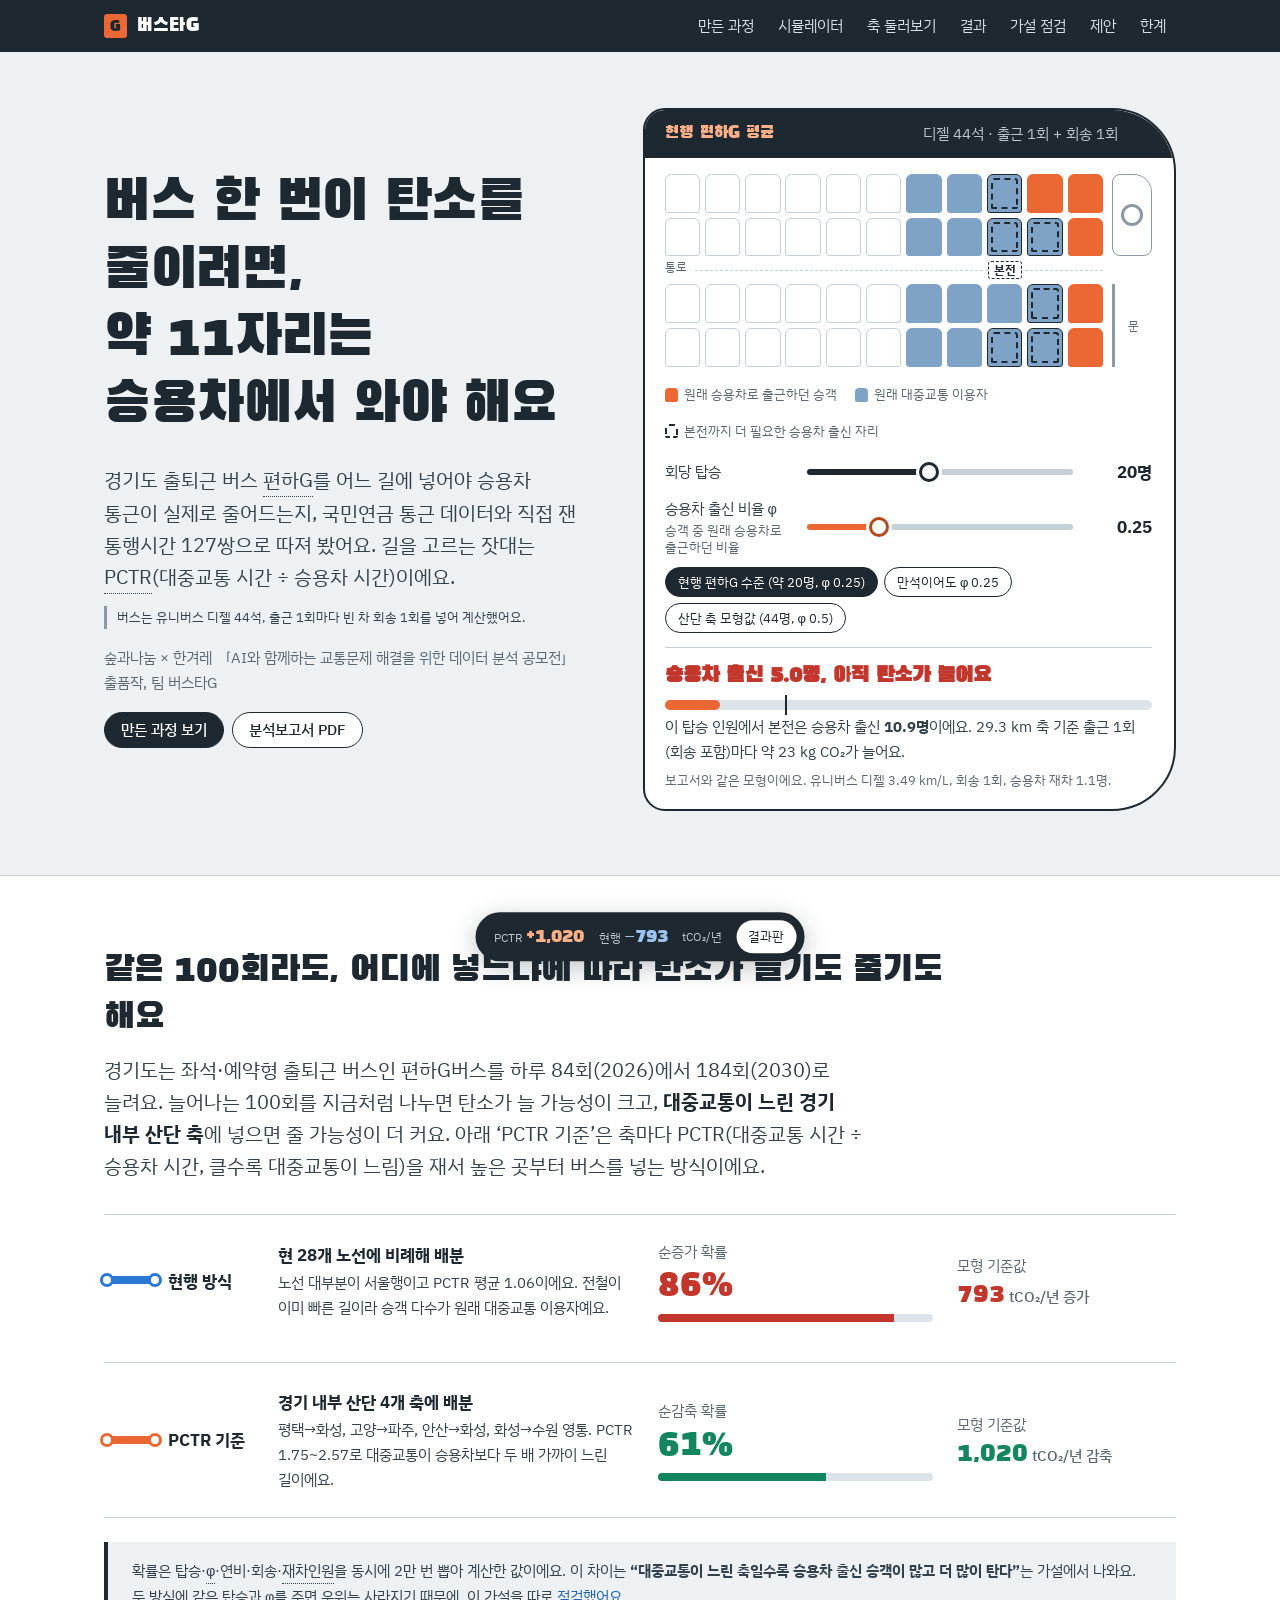
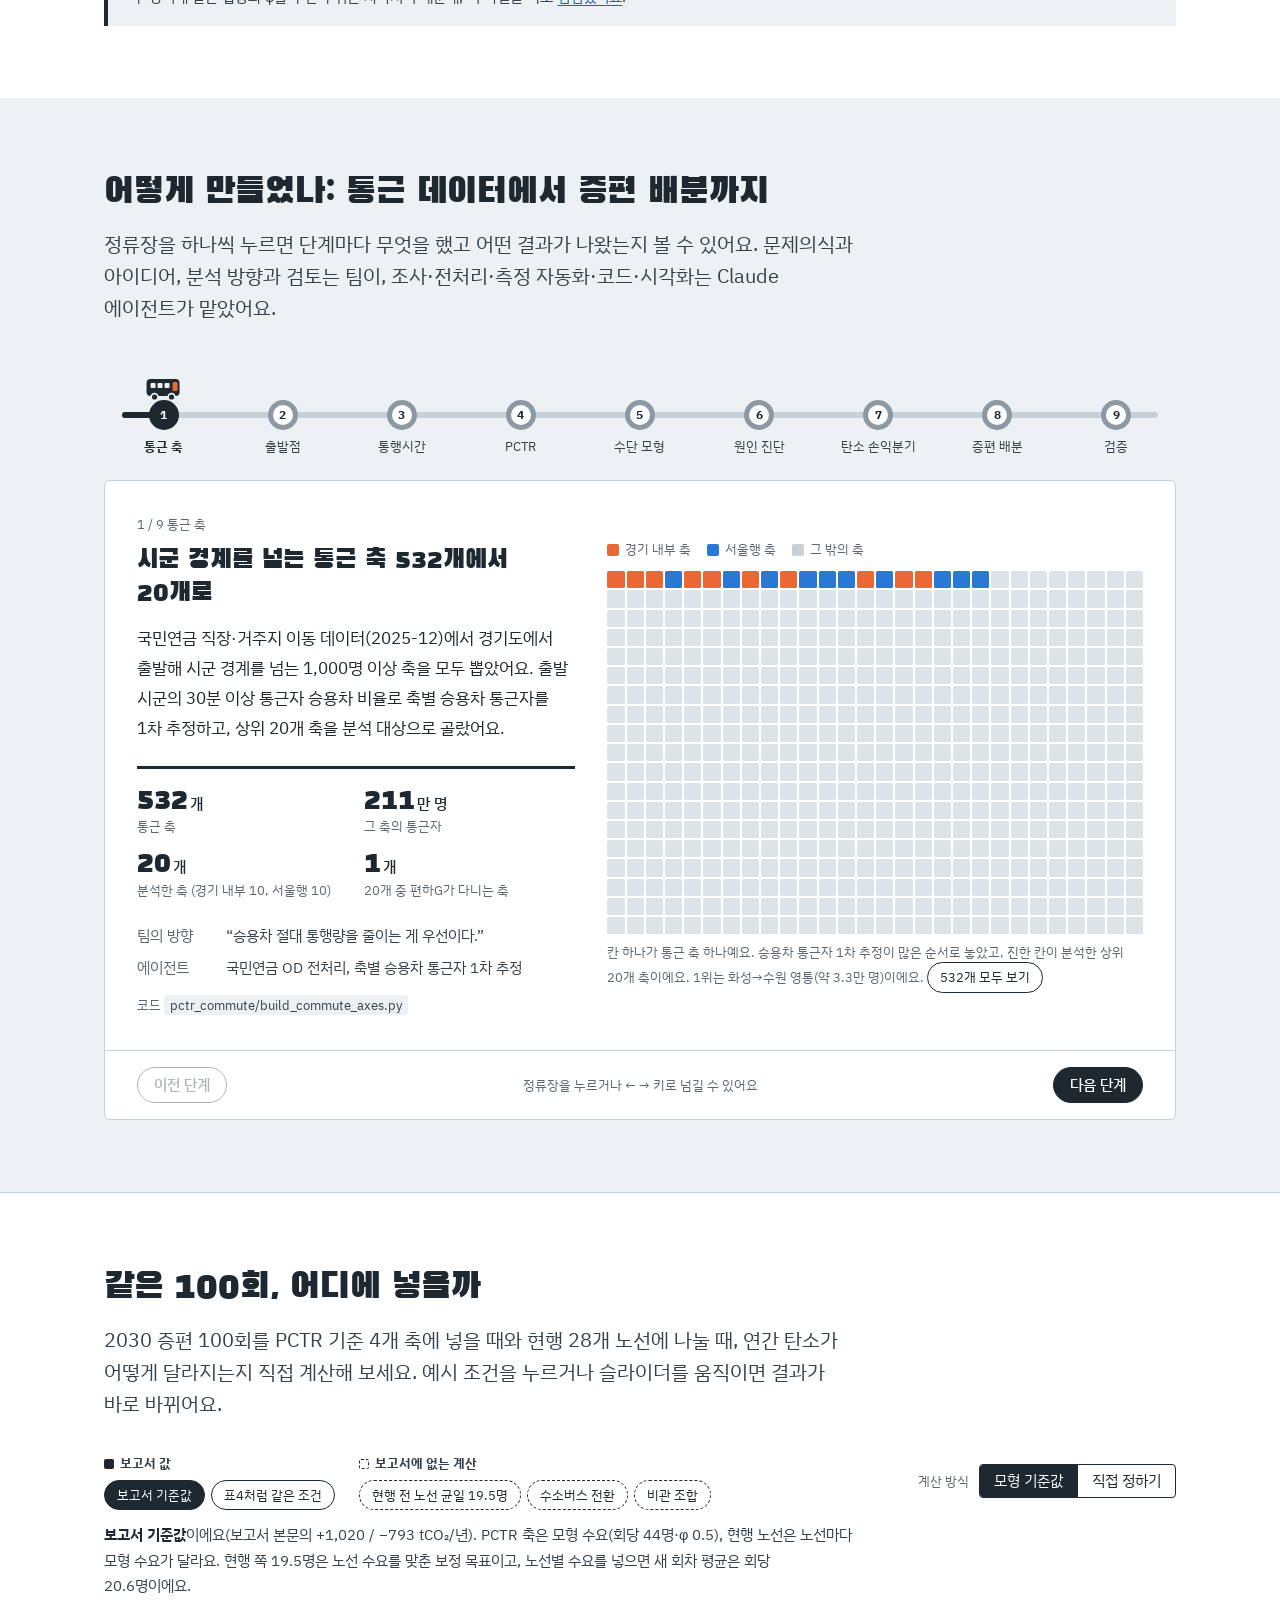
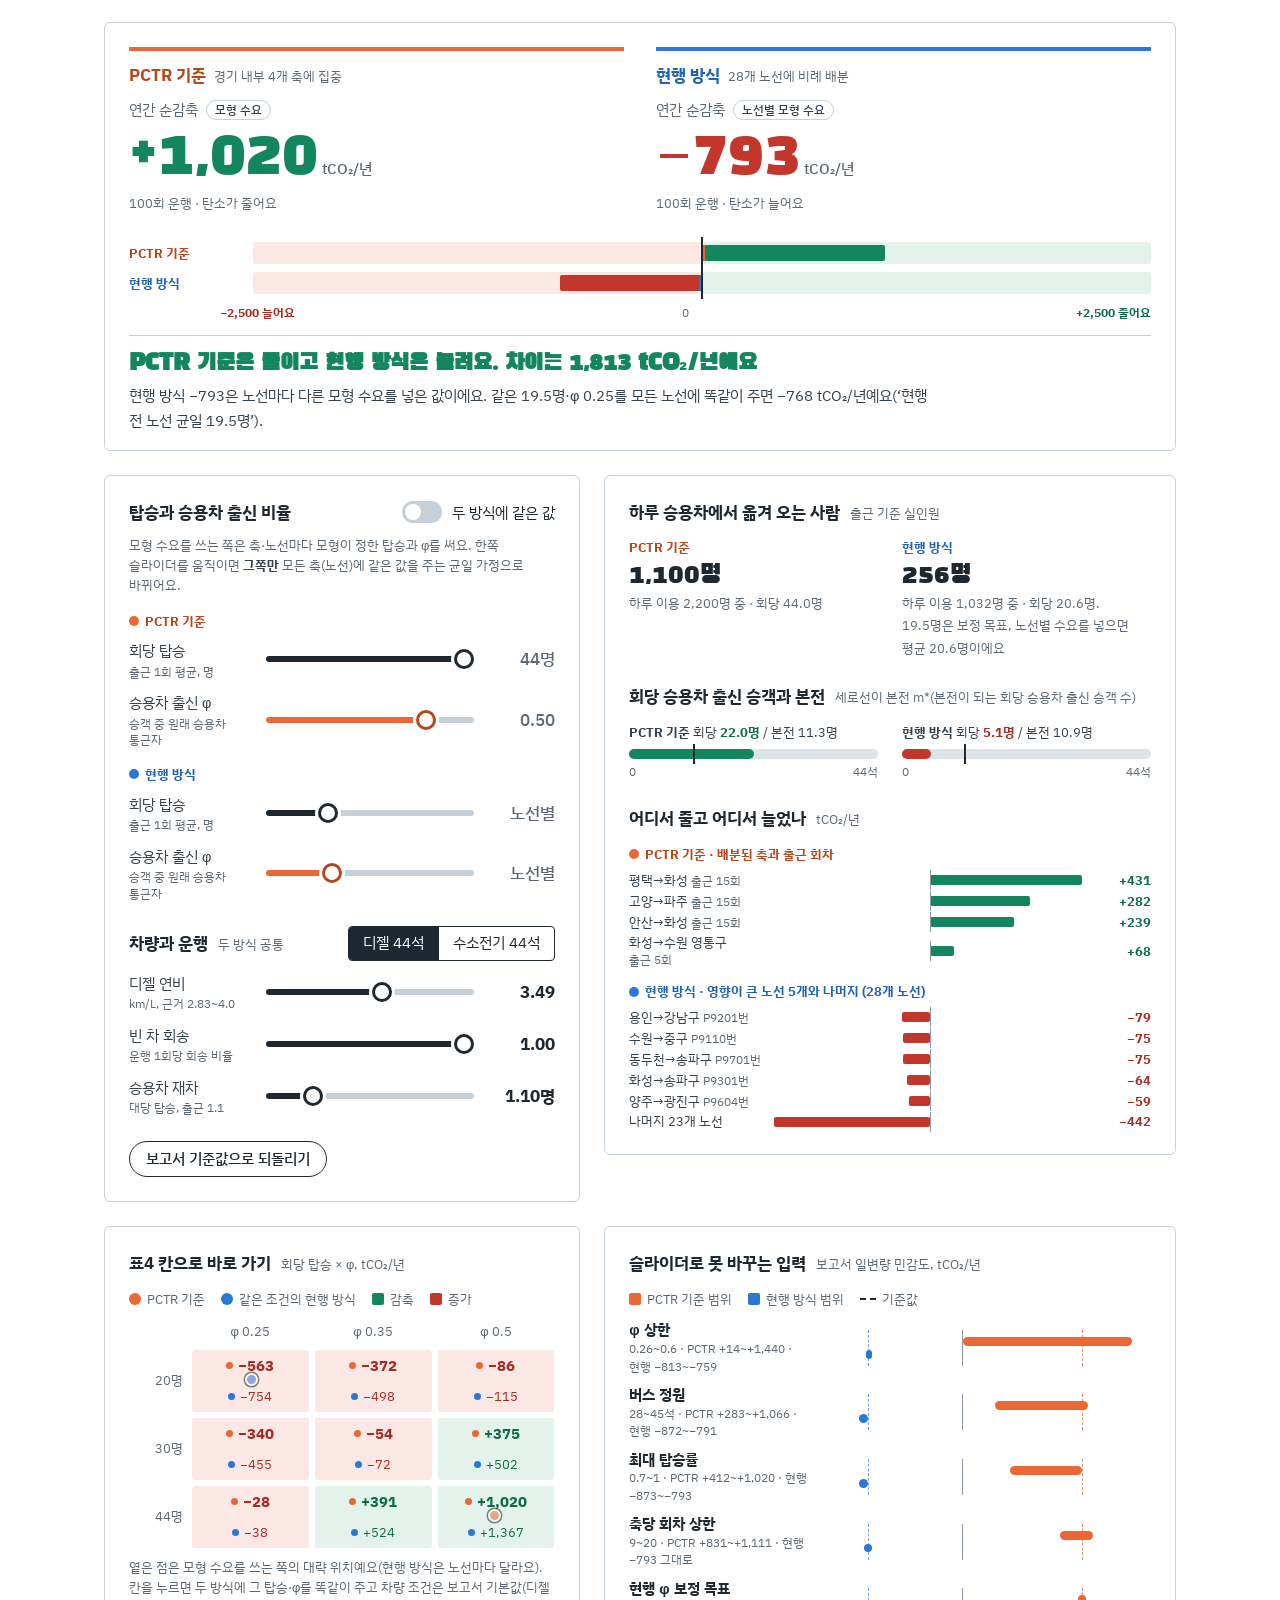
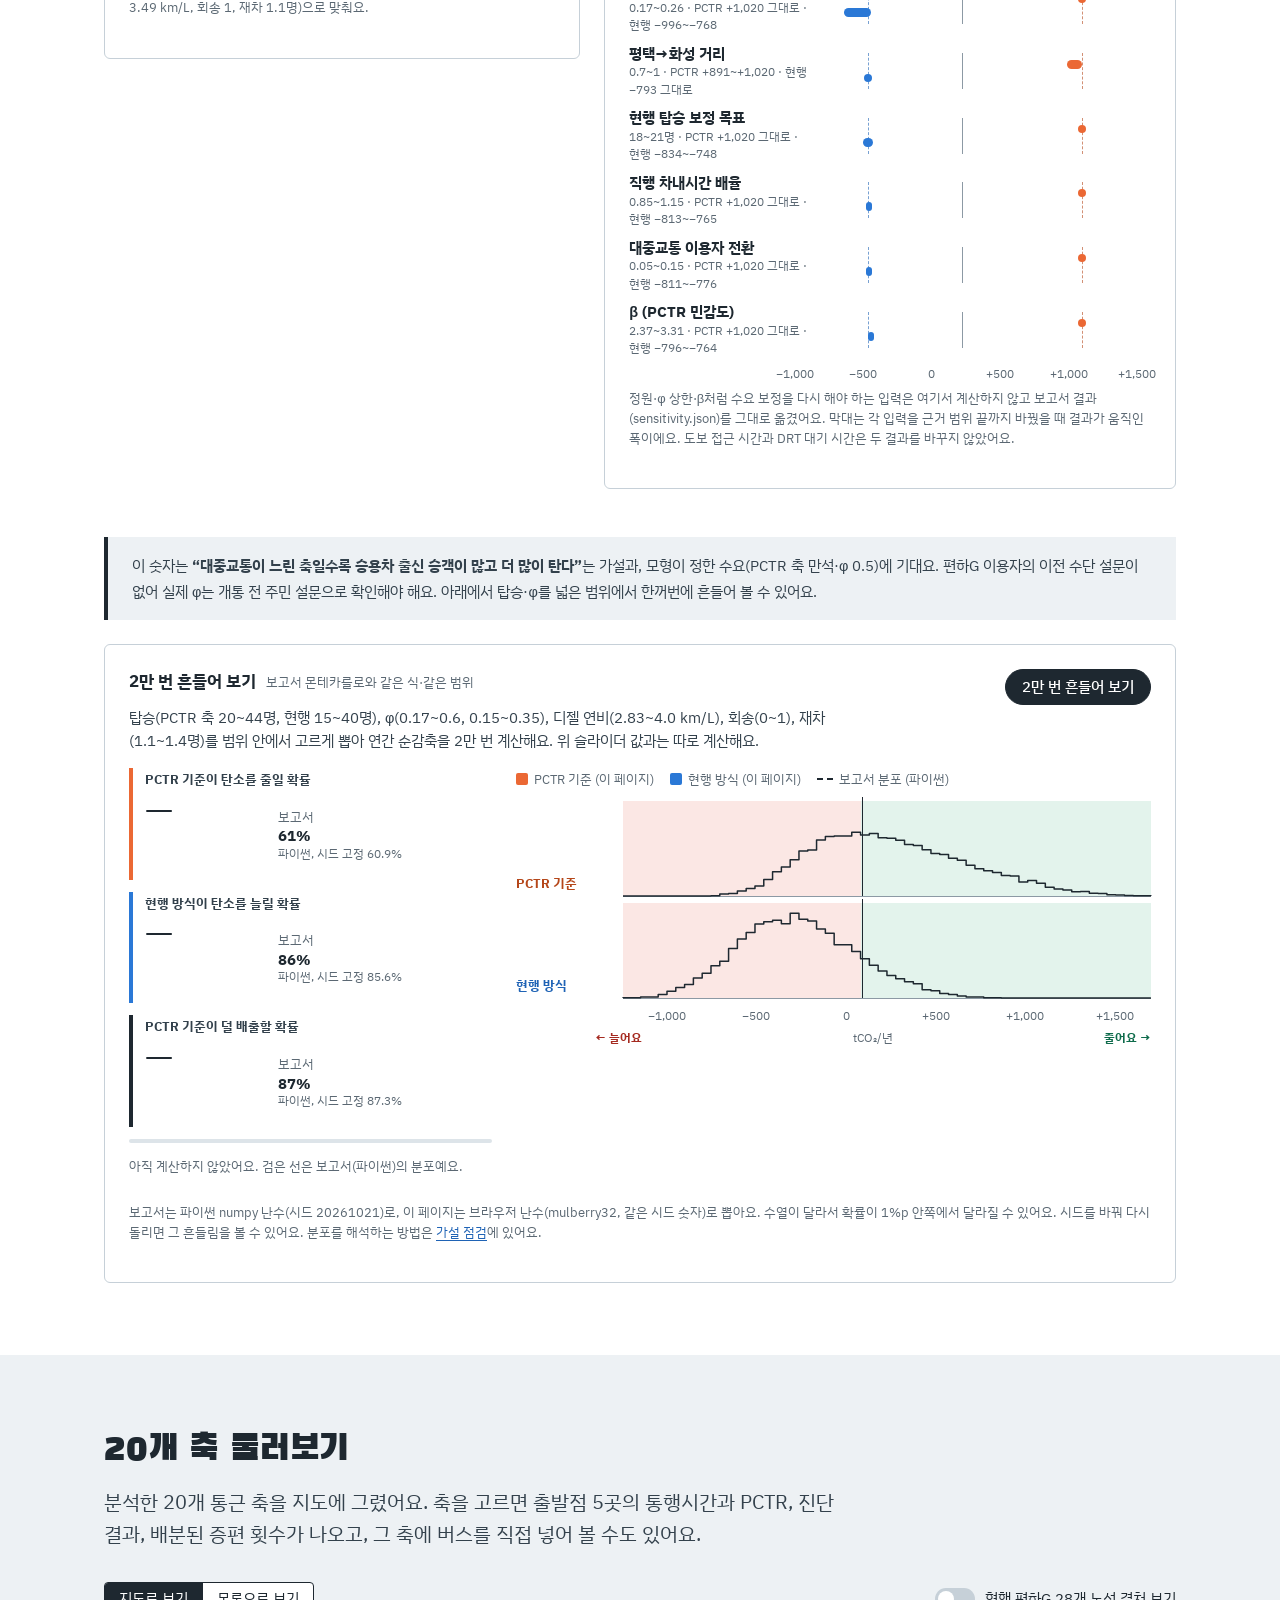
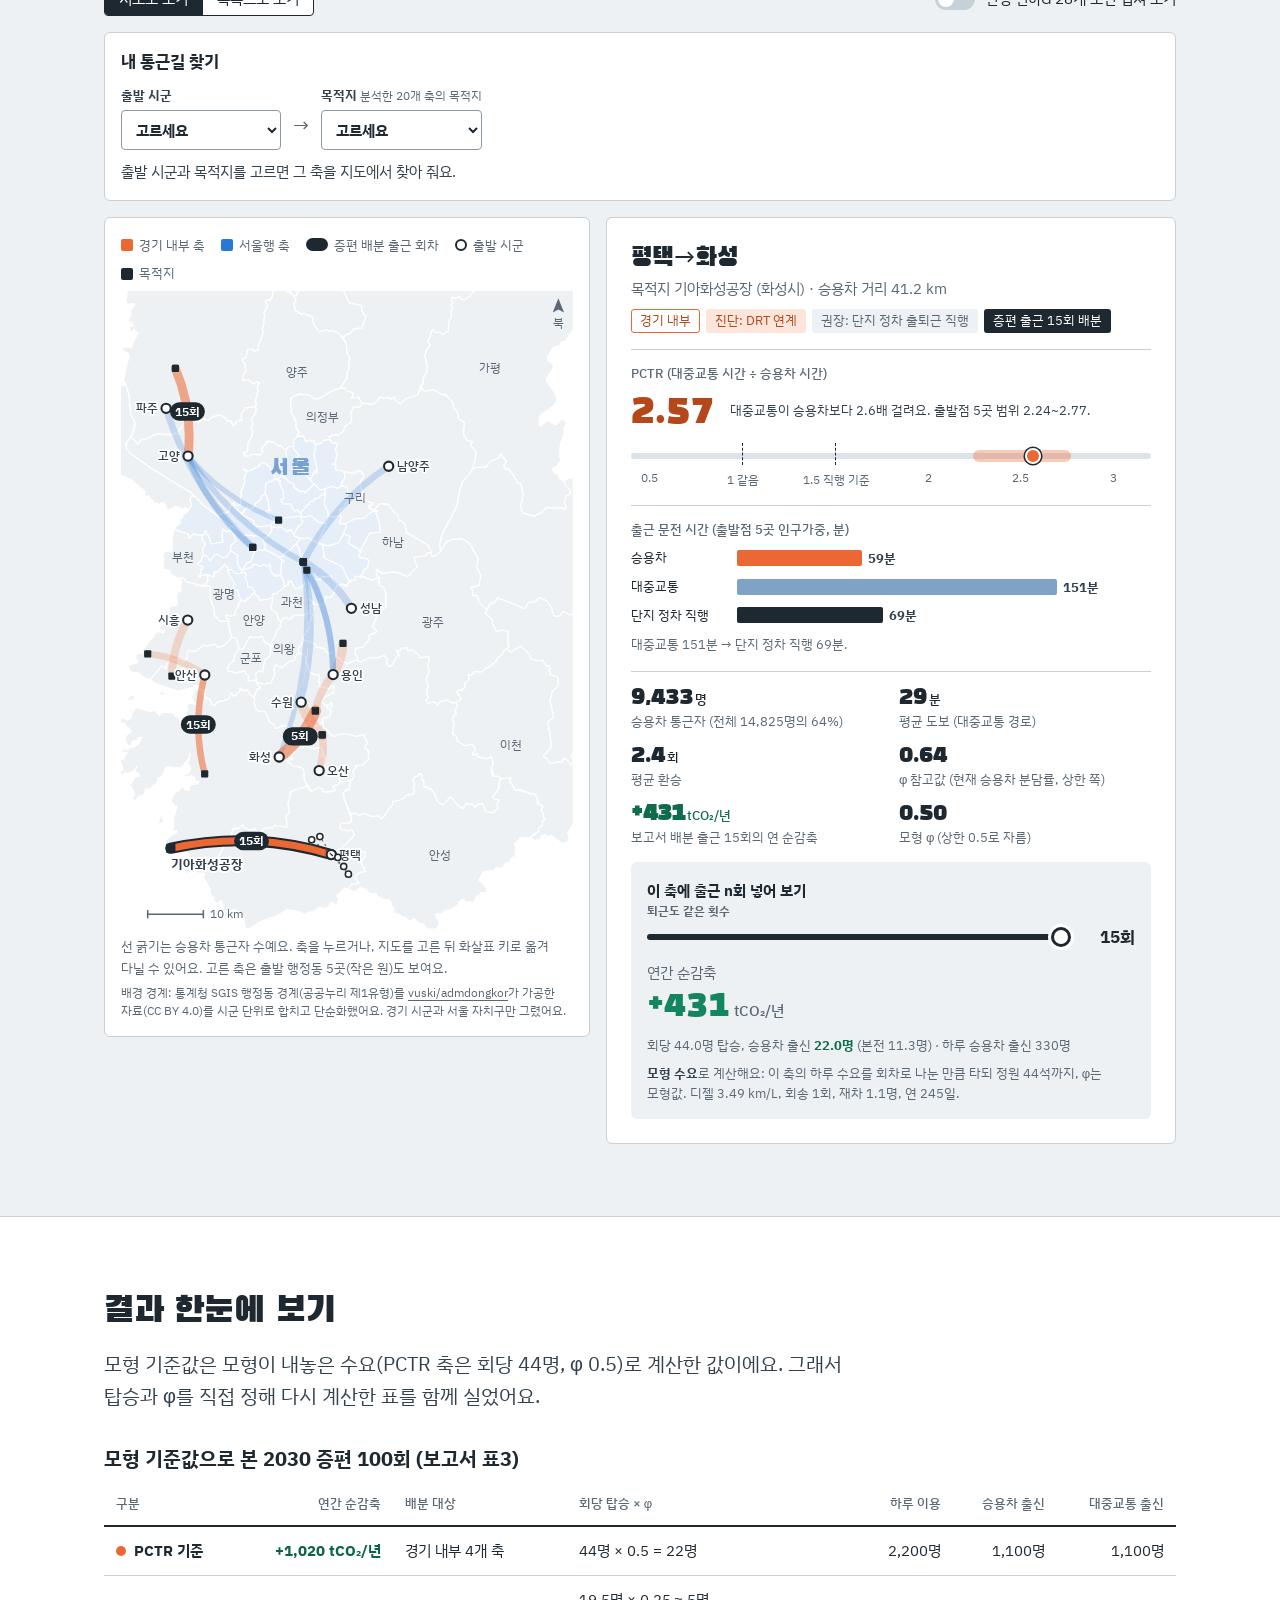
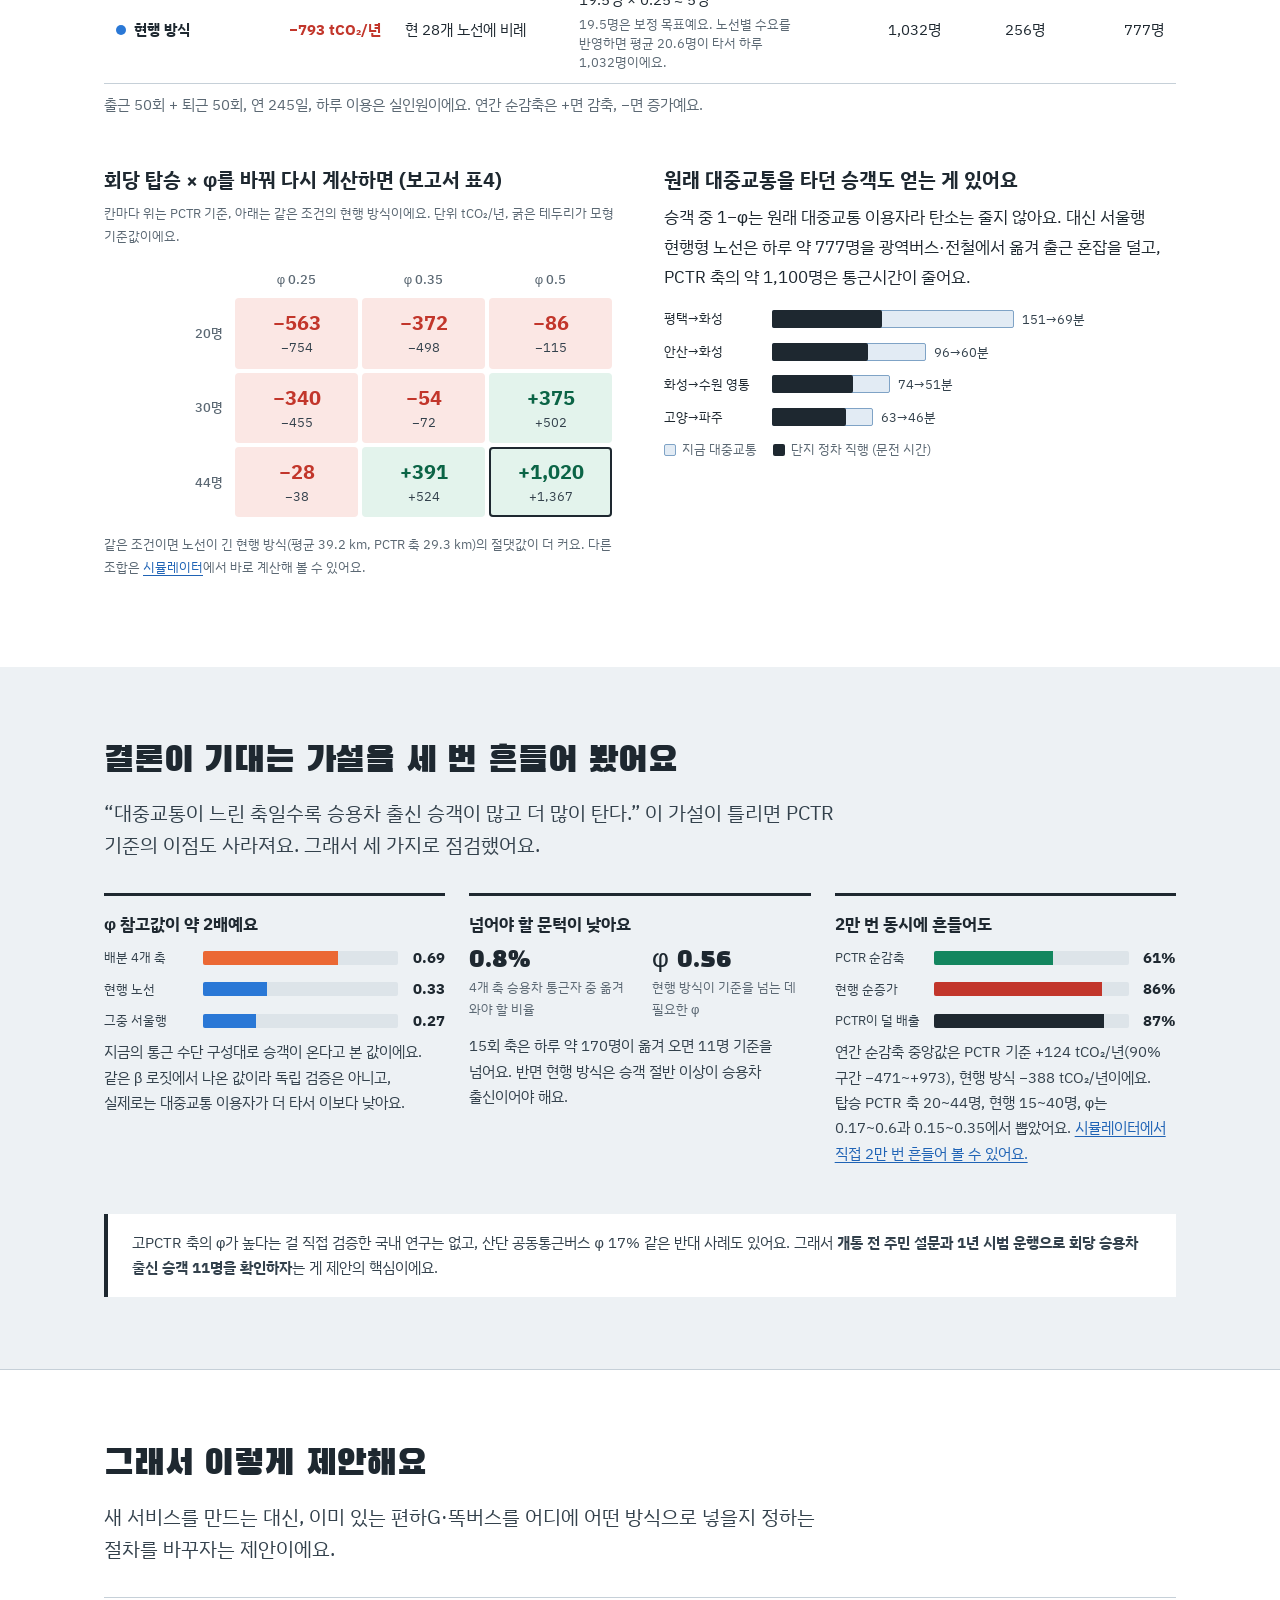
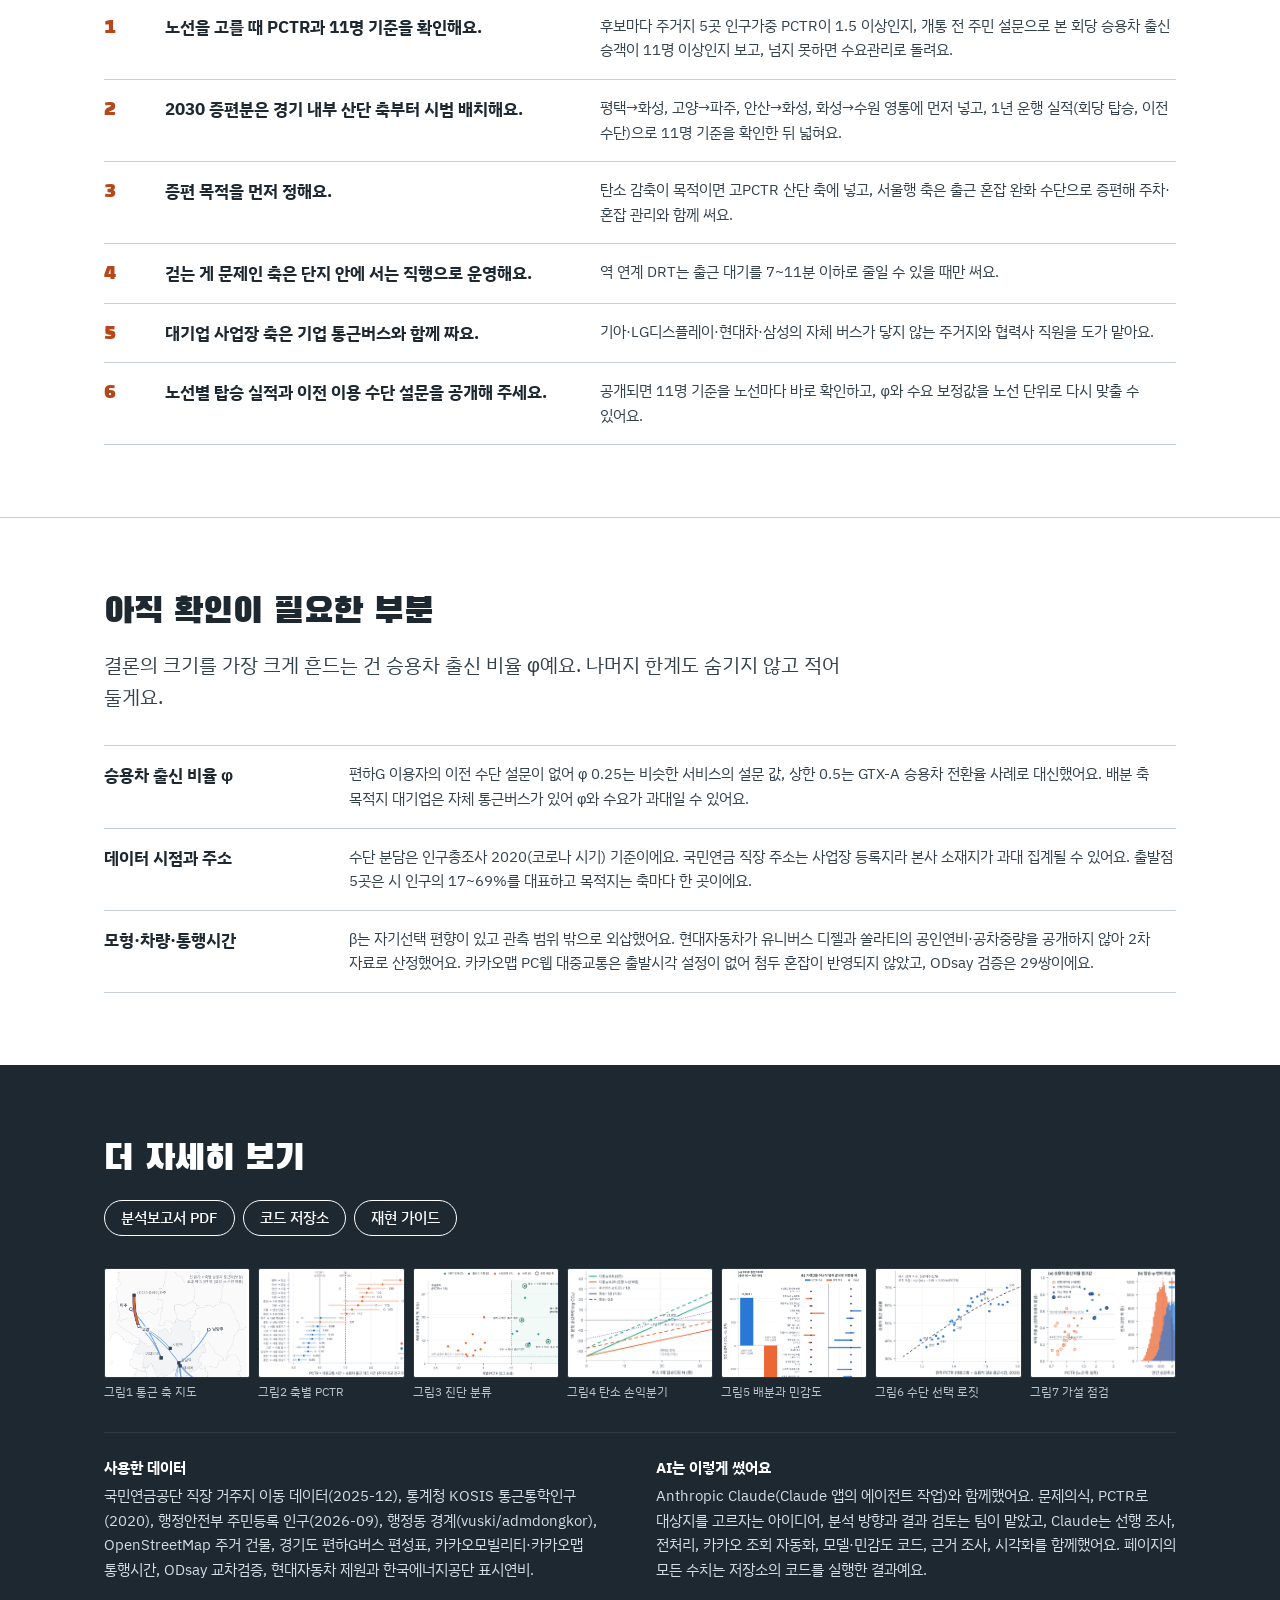
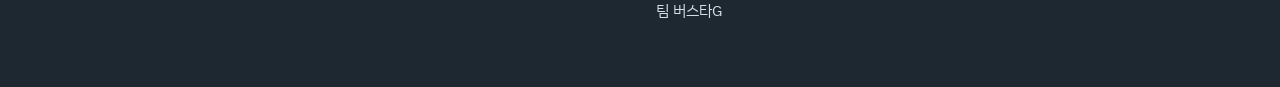
==== commit b2e7835c: "소개 페이지 검토 반영(시뮬레이터·탐색기): 프리셋 출처 구분, 방식별 계산 근거 배지, 비관 조합 잠금, 시군 경계 지도, 2만 번 흔들어 보기, 내 통근길 찾기 Co-Autho" ====
--- a/docs/index.html
+++ b/docs/index.html
@@ -508,7 +508,7 @@
         <div class="hbar"><span>PCTR 순감축</span><span class="bar" style="--v:61%;--c:var(--cut)"><i></i></span><b>61%</b></div>
         <div class="hbar"><span>현행 순증가</span><span class="bar" style="--v:86%;--c:var(--add)"><i></i></span><b>86%</b></div>
         <div class="hbar"><span>PCTR이 덜 배출</span><span class="bar" style="--v:87%;--c:var(--asphalt)"><i></i></span><b>87%</b></div>
-        <p>연간 순감축 중앙값은 PCTR 기준 +124 tCO₂/년(90% 구간 −471~+973), 현행 방식 −388 tCO₂/년이에요. 탑승 PCTR 축 20~44명, 현행 15~40명, φ는 0.17~0.6과 0.15~0.35에서 뽑았어요.</p>
+        <p>연간 순감축 중앙값은 PCTR 기준 +124 tCO₂/년(90% 구간 −471~+973), 현행 방식 −388 tCO₂/년이에요. 탑승 PCTR 축 20~44명, 현행 15~40명, φ는 0.17~0.6과 0.15~0.35에서 뽑았어요. <a href="#sim-mc">시뮬레이터에서 직접 2만 번 흔들어 볼 수 있어요.</a></p>
       </li>
     </ol>
     <div class="caveat">
--- a/docs/css/simulator.css
+++ b/docs/css/simulator.css
@@ -1,6 +1,12 @@
 /* 시뮬레이터 (#simulator-root) — site.css 토큰만 써요 */
 
+/* 작은 글씨용 진한 초록·빨강: 흰 바탕과 옅은 면(--panel, --cut-tint, --add-tint) 모두에서 4.5:1 이상 */
+.sim,.sim-dock{--cut-ink:#0E6B4B;--add-ink:#A52A20}
 .sim{display:grid;gap:var(--s5)}
+.sim small{font-size:max(12px,.85em)}
+.sim .pos{color:var(--cut-ink)} .sim .neg{color:var(--add-ink)}
+.sim .meter-scale{font-size:12px}
+.hm-cell:focus-visible{outline:var(--focus,3px solid #1D3B66);outline-offset:2px}
 .sim h3{font-size:var(--fs-base);margin:0 0 var(--s3)}
 .sim-sub{font-size:var(--fs-xs);color:var(--muted);font-weight:400;margin-left:6px}
 
@@ -8,6 +14,13 @@
 .sim-top{display:grid;gap:var(--s3)}
 .sim-top-row{display:flex;flex-wrap:wrap;gap:var(--s3) var(--s5);align-items:center;justify-content:space-between}
 .sim-top .chips{gap:6px 6px}
+.sim-presets{display:flex;flex-wrap:wrap;gap:10px var(--s5)}
+.sim-pgroup{display:grid;gap:5px;align-content:start}
+.sim-pgroup-name{font-size:var(--fs-xs);font-weight:700;color:var(--ink-2);display:flex;align-items:center;gap:6px}
+.sim-pgroup-name::before{content:"";width:10px;height:10px;border-radius:2px;background:var(--asphalt)}
+.sim-pgroup--page .sim-pgroup-name::before{background:var(--paper);border:1.5px dashed var(--asphalt)}
+.sim-pgroup--page .chip{border-style:dashed}
+.sim-pgroup--page .chip[aria-pressed=true]{border-style:solid}
 .sim-mode{display:flex;align-items:center;gap:10px;font-size:var(--fs-xs);color:var(--muted)}
 .sim-preset-note{font-size:var(--fs-sm);color:var(--ink-2);margin:0;min-height:3.4em;max-width:52em}
 .sim-preset-note b{color:var(--asphalt)}
@@ -22,7 +35,12 @@
 .sim-score--pctr .sim-who{color:var(--car-ink)}
 .sim-score--base .sim-who{color:var(--seoul-ink)}
 .sim-who small{font-weight:400;font-size:var(--fs-xs);color:var(--muted)}
-.sim-score .readout-label{margin-top:var(--s2)}
+.sim-score .readout-label{margin-top:var(--s2);display:flex;flex-wrap:wrap;align-items:center;gap:4px 8px}
+.sim-basis{font-size:12px;line-height:1.3;color:var(--ink-2);border:1px solid var(--line);border-radius:var(--r-pill);padding:1px 8px;background:var(--paper);font-weight:500}
+.sim-basis.is-uniform{border-color:var(--asphalt);color:var(--asphalt)}
+.sim-basis.is-flag{background:#FFF1C9;border-color:#8A6100;color:#5C4100;font-weight:700;animation:sim-flag .6s ease 2}
+@keyframes sim-flag{50%{transform:scale(1.06)}}
+@media (prefers-reduced-motion:reduce){.sim-basis.is-flag{animation:none}}
 .sim-score .readout-value{font-size:clamp(36px,5.2vw,60px);white-space:nowrap}
 .sim-score .readout-note{font-size:var(--fs-xs);line-height:1.5;margin-top:2px}
 
@@ -40,10 +58,12 @@
 .dv-row--pctr .dv-bar{--c:var(--car)}
 .dv-row--base .dv-bar{--c:var(--seoul)}
 .dv-bar.is-add::before{box-shadow:inset -3px 0 0 var(--c)}
-.dv-scale{display:grid;grid-template-columns:6.6em minmax(0,1fr);gap:var(--s3);font-size:11.5px;color:var(--muted);margin-top:4px}
+.dv-bar.is-over::after{content:"";position:absolute;top:50%;margin-top:-6px;border:6px solid transparent;right:-11px;border-left-color:var(--cut)}
+.dv-bar.is-add.is-over::after{right:auto;left:-11px;border-left-color:transparent;border-right-color:var(--add)}
+.dv-scale{display:grid;grid-template-columns:6.6em minmax(0,1fr);gap:var(--s3);font-size:12px;color:var(--muted);margin-top:4px}
 .dv-scale > span:last-child{display:flex;justify-content:space-between;font-variant-numeric:tabular-nums}
-.dv-scale .t-add{color:var(--add);font-weight:700}
-.dv-scale .t-cut{color:var(--cut);font-weight:700}
+.dv-scale .t-add,.mc-axis .t-add{color:var(--add-ink);font-weight:700}
+.dv-scale .t-cut,.mc-axis .t-cut{color:var(--cut-ink);font-weight:700}
 
 .sim-verdict{border-top:1px solid var(--line);padding-top:var(--s3);margin-top:var(--s3)}
 .sim-verdict .verdict-head{font-size:clamp(19px,2.2vw,23px)}
@@ -66,6 +86,14 @@
 .sim-hint{font-size:var(--fs-xs);color:var(--muted);margin:0;line-height:1.55}
 .sim-hint b{color:var(--ink-2)}
 .sim-reset{justify-self:start}
+.sim-ctls.is-locked .sim-group{opacity:.5}
+.sim-ctls.is-locked .range,.sim-ctls.is-locked .switch,.sim-ctls.is-locked .toggle button{cursor:not-allowed}
+.sim-ctls.is-locked .sim-reset{display:none}
+.sim-mode .toggle button[disabled]{opacity:.45;cursor:not-allowed}
+.sim-lock{display:grid;gap:10px;justify-items:start;background:#FFF6DC;border:1.5px solid #8A6100;border-radius:var(--r-panel);padding:var(--s3) var(--s4)}
+.sim-lock[hidden]{display:none}
+.sim-lock p{margin:0;font-size:var(--fs-sm);color:#4A3500;line-height:1.55}
+.sim-hint[hidden]{display:none}
 
 .sim-aux{display:grid;gap:var(--s5)}
 .sim-pair{display:grid;grid-template-columns:minmax(0,1fr) minmax(0,1fr);gap:var(--s4) var(--s5)}
@@ -80,9 +108,9 @@
 
 /* 축별 기여 */
 .contrib{display:grid;gap:4px;margin:0;padding:0;list-style:none}
-.contrib li{display:grid;grid-template-columns:minmax(0,9.5em) minmax(0,1fr) 4.4em;gap:8px;align-items:center;font-size:var(--fs-xs);line-height:1.3}
-.contrib .c-name{white-space:nowrap;overflow:hidden;text-overflow:ellipsis;color:var(--ink-2)}
-.contrib .c-name small{color:var(--muted)}
+.contrib li{display:grid;grid-template-columns:minmax(0,10.5em) minmax(0,1fr) 4.4em;gap:8px;align-items:center;font-size:var(--fs-xs);line-height:1.3}
+.contrib .c-name{color:var(--ink-2);overflow-wrap:anywhere}
+.contrib .c-name small{color:var(--muted);white-space:nowrap}
 .contrib .c-track{position:relative;height:14px}
 .contrib .c-track::after{content:"";position:absolute;left:50%;top:-3px;bottom:-3px;width:1px;background:var(--line-strong)}
 .contrib .c-track i{position:absolute;top:2px;bottom:2px;left:var(--x);width:var(--w);border-radius:2px;background:var(--cut);transition:left .3s ease,width .3s ease}
@@ -103,21 +131,20 @@
 .hm-cell span{display:flex;align-items:center;justify-content:center;gap:5px;flex:1;padding:4px 2px;line-height:1.2}
 .hm-cell .hm-p{font-weight:700;font-size:var(--fs-sm)}
 .hm-cell .hm-b{font-size:var(--fs-xs)}
-.hm-cell .is-cut{background:var(--cut-tint);color:var(--cut)}
-.hm-cell .is-add{background:var(--add-tint);color:var(--add)}
+.hm-cell .is-cut{background:var(--cut-tint);color:var(--cut-ink)}
+.hm-cell .is-add{background:var(--add-tint);color:var(--add-ink)}
 .hm-cell i{width:7px;height:7px;border-radius:50%;flex:none}
 .hm-cell .hm-p i{background:var(--car)}
 .hm-cell .hm-b i{background:var(--seoul)}
 .hm-cell:hover{border-color:var(--line-strong)}
 .hm-cell.is-on{border-color:var(--asphalt);box-shadow:inset 0 0 0 1px var(--asphalt)}
-.hm-cell:focus-visible{outline:var(--focus);outline-offset:2px}
 .hm-plot{grid-column:2/5;grid-row:2/5;position:relative;pointer-events:none}
 .hm-dot{position:absolute;width:13px;height:13px;margin:-6.5px 0 0 -6.5px;border-radius:50%;border:2.5px solid var(--paper);box-shadow:0 0 0 1.5px var(--asphalt);left:var(--x);top:var(--y);transition:left .25s ease,top .25s ease}
 .hm-dot--pctr{background:var(--car)}
 .hm-dot--base{background:var(--seoul)}
 .hm.is-same .hm-dot--pctr{background:linear-gradient(90deg,var(--car) 50%,var(--seoul) 50%)}
 .hm.is-same .hm-dot--base{display:none}
-.hm.is-model .hm-dot{opacity:.55}
+.hm-dot.is-model{opacity:.55}
 .hm.is-off .hm-dot{display:none}
 
 /* 슬라이더로 못 바꾸는 입력 */
@@ -136,11 +163,51 @@
 .tor-track .bar--pctr{--c:var(--car);top:2px}
 .tor-track .bar--base{--c:var(--seoul);top:15px}
 .tor-track .bar--base.is-flat{top:15.5px}
-.tor-scale{display:grid;grid-template-columns:minmax(0,10.5em) minmax(0,1fr);gap:12px;font-size:11px;color:var(--muted);margin-top:6px}
+.tor-scale{display:grid;grid-template-columns:minmax(0,10.5em) minmax(0,1fr);gap:12px;font-size:12px;color:var(--muted);margin-top:6px}
 .tor-scale > span:last-child{position:relative;height:1.4em}
 .tor-scale em{position:absolute;font-style:normal;transform:translateX(-50%);white-space:nowrap;font-variant-numeric:tabular-nums}
 
 .sim-limit{font-size:var(--fs-sm)}
+
+/* 2만 번 흔들어 보기 */
+.sim-mc{display:grid;gap:var(--s4)}
+.mc-top{display:flex;flex-wrap:wrap;justify-content:space-between;align-items:flex-start;gap:var(--s3) var(--s5)}
+.mc-top > div:first-child{flex:1 1 30em;min-width:0}
+.mc-lede{font-size:var(--fs-sm);color:var(--ink-2);margin:0;max-width:52em;line-height:1.6}
+.mc-actions{display:flex;flex-wrap:wrap;gap:8px}
+.mc-actions [hidden]{display:none}
+.mc-actions .ticket[disabled]{opacity:.5;cursor:progress}
+.mc-body{display:grid;grid-template-columns:minmax(0,4fr) minmax(0,7fr);gap:var(--s5);align-items:start}
+.mc-stats{display:grid;gap:var(--s3)}
+.mc-stat{display:grid;gap:2px;border-left:4px solid var(--c);padding-left:var(--s3)}
+.mc-stat--pctr{--c:var(--car)} .mc-stat--base{--c:var(--seoul)} .mc-stat--diff{--c:var(--asphalt)}
+.mc-stat-label{font-size:var(--fs-xs);color:var(--ink-2);font-weight:700}
+.mc-stat-row{display:flex;flex-wrap:wrap;align-items:baseline;gap:2px 14px}
+.mc-stat-v{font-family:var(--display);font-weight:400;font-size:clamp(28px,3vw,36px);line-height:1.1;font-variant-numeric:tabular-nums;color:var(--asphalt);min-width:3.3em}
+.mc-stat-rep{font-size:var(--fs-xs);color:var(--muted);display:flex;flex-direction:column;line-height:1.35}
+.mc-stat-rep b{color:var(--asphalt);font-size:var(--fs-sm)}
+.mc-stat-rep small{font-size:12px}
+.mc-stat-diff{font-size:12px;color:var(--muted);font-variant-numeric:tabular-nums;min-height:1.3em}
+.mc-progress{height:4px;background:var(--line-soft);border-radius:2px;overflow:hidden}
+.mc-progress i{display:block;height:100%;width:0;background:var(--asphalt)}
+.mc-count{font-size:var(--fs-xs);color:var(--muted);margin:0;font-variant-numeric:tabular-nums}
+.mc-fig{margin:0;min-width:0}
+.mc-hists{display:grid;gap:6px}
+.mc-h{display:grid;grid-template-columns:5.6em minmax(0,1fr);gap:var(--s3);align-items:end}
+.mc-h-name{font-size:var(--fs-xs);font-weight:700;padding-bottom:2px}
+.mc-h--pctr .mc-h-name{color:var(--car-ink)} .mc-h--base .mc-h-name{color:var(--seoul-ink)}
+.mc-plot{position:relative;height:96px;border-bottom:1px solid var(--line-strong);background:linear-gradient(90deg,var(--add-tint) var(--z0,45.16%),var(--cut-tint) var(--z0,45.16%))}
+.mc-bars{position:absolute;inset:0;display:flex;align-items:flex-end;gap:0}
+.mc-bars i{flex:1 1 0;height:0;background:var(--c);opacity:.85;transition:height .12s linear}
+.mc-h--pctr .mc-bars i{--c:var(--car)} .mc-h--base .mc-bars i{--c:var(--seoul)}
+.mc-rep{position:absolute;inset:0;width:100%;height:100%;overflow:visible}
+.mc-rep path{fill:none;stroke:var(--asphalt);stroke-width:1.5;vector-effect:non-scaling-stroke;stroke-linejoin:round}
+.mc-zero{position:absolute;top:-4px;bottom:0;width:0;border-left:1.5px solid var(--asphalt)}
+.mc-axis{display:grid;grid-template-columns:5.6em minmax(0,1fr);gap:var(--s3);font-size:12px;color:var(--muted)}
+.mc-ticks{position:relative;height:1.4em}
+.mc-ticks em{position:absolute;font-style:normal;transform:translateX(-50%);white-space:nowrap;font-variant-numeric:tabular-nums}
+.mc-axis--lab > span:last-child{display:flex;justify-content:space-between}
+@media (prefers-reduced-motion:reduce){.mc-bars i{transition:none}}
 
 /* 결과판이 화면 밖일 때 아래에 붙는 요약 */
 .sim-dock{position:fixed;left:50%;bottom:12px;z-index:15;transform:translate(-50%,calc(100% + 24px));display:flex;align-items:center;gap:14px;background:var(--asphalt);color:#fff;border-radius:var(--r-pill);padding:8px 8px 8px 18px;font-size:var(--fs-sm);box-shadow:0 6px 24px rgba(30,40,48,.28);transition:transform .25s ease;max-width:calc(100% - 24px);font-variant-numeric:tabular-nums;white-space:nowrap}
@@ -148,11 +215,11 @@
 .sim-dock b{font-family:var(--display);font-weight:400;font-size:19px;letter-spacing:.01em}
 .sim-dock .d-p{color:#FFB089}
 .sim-dock .d-b{color:#9CC3F0}
-.sim-dock small{color:#B9C5CF;font-size:11.5px}
+.sim-dock small{color:#B9C5CF;font-size:12px}
 .sim-dock button{font:inherit;font-size:var(--fs-xs);color:var(--asphalt);background:#fff;border:0;border-radius:var(--r-pill);padding:5px 12px;cursor:pointer}
 
 @media (max-width:1000px){
-  .sim-main,.sim-more{grid-template-columns:1fr}
+  .sim-main,.sim-more,.mc-body{grid-template-columns:1fr}
 }
 @media (max-width:620px){
   .sim-board{padding:var(--s4)}
@@ -164,8 +231,12 @@
   .tor li{grid-template-columns:1fr}
   .tor-scale{grid-template-columns:1fr}
   .tor-scale > span:first-child{display:none}
-  .contrib li{grid-template-columns:minmax(0,7.6em) minmax(0,1fr) 3.8em}
-  .contrib .c-name small{display:none}
+  .contrib li{grid-template-columns:minmax(0,8.6em) minmax(0,1fr) 3.8em}
+  .contrib .c-name small{display:block}
+  .mc-h,.mc-axis{grid-template-columns:minmax(0,1fr)}
+  .mc-axis > span:first-child{display:none}
+  .mc-h-name{padding:0}
+  .mc-plot{height:80px}
   .sim-dock{gap:10px;padding-left:14px}
   .sim-dock small{display:none}
 }
@@ -173,6 +244,7 @@
   .sim-ctl{grid-template-columns:minmax(0,1fr) 4.8em}
   .hm{grid-template-columns:2.8em repeat(3,minmax(0,1fr))}
   .hm-cell .hm-p{font-size:13px}
+  .sim-pgroup{width:100%}
   .hm-cell .hm-b{font-size:12px}
   .hm-cell i{display:none}
 }
--- a/docs/css/explorer.css
+++ b/docs/css/explorer.css
@@ -1,6 +1,8 @@
 /* 축 지도 탐색기 (#explorer-root) — site.css 토큰만 써요 */
 
-.ex{display:grid;gap:var(--s4)}
+.ex{display:grid;gap:var(--s4);--cut-ink:#0E6B4B;--add-ink:#A52A20}
+.ex .pos{color:var(--cut-ink)} .ex .neg{color:var(--add-ink)}
+.ex small{font-size:max(12px,.85em)}
 .ex-bar{display:flex;flex-wrap:wrap;align-items:center;justify-content:space-between;gap:var(--s3) var(--s5)}
 .ex-bar .switch{font-size:var(--fs-sm)}
 .ex-grid{display:grid;grid-template-columns:minmax(0,23fr) minmax(0,27fr);gap:var(--s4);align-items:start}
@@ -16,13 +18,22 @@
 .ex-map text{font-size:12.5px;fill:var(--ink-2)}
 .ex-map .city{font-size:12px;font-weight:500;fill:var(--ink-2);paint-order:stroke;stroke:var(--paper);stroke-width:3.5px;stroke-linejoin:round}
 .ex-map .seoul-zone{fill:var(--seoul-tint);opacity:.7}
+.ex-base .sgg{stroke:var(--paper);stroke-width:1.2px;vector-effect:non-scaling-stroke;stroke-linejoin:round}
+.ex-base .sgg.g{fill:#EEF1F3}
+.ex-base .sgg.s{fill:#E6EEF8}
+.ex-map .sgg-name{font-size:12px;fill:var(--muted);font-weight:400}
+.ex-map .north path{fill:var(--muted)}
+.ex-map .north text{font-size:12px;fill:var(--muted)}
+.ex-attr{font-size:12px;color:var(--muted);margin:4px 0 0;line-height:1.5}
+.ex-attr a{color:inherit}
 .ex-map .seoul-label{font-family:var(--display);font-size:22px;fill:var(--seoul-ink);opacity:.55;letter-spacing:.1em}
 .ex-map .scalebar{stroke:var(--muted);stroke-width:1.5}
-.ex-map .scale-t{font-size:11px;fill:var(--muted)}
+.ex-map .scale-t{font-size:12px;fill:var(--muted)}
 .ex-axis{cursor:pointer;outline:none}
 .ex-axis .ln{fill:none;stroke-linecap:round;opacity:.42;transition:opacity .2s}
 .ex-axis.is-alloc .ln{opacity:.95}
-.ex-axis .hit{fill:none;stroke:transparent;stroke-width:16;stroke-linecap:round}
+.ex-axis .hit{fill:none;stroke:transparent;stroke-width:16px;stroke-linecap:round;vector-effect:non-scaling-stroke}
+@media (max-width:620px),(pointer:coarse){.ex-axis .hit{stroke-width:28px}}
 .ex-axis.g .ln{stroke:var(--car)}
 .ex-axis.s .ln{stroke:var(--seoul)}
 .ex-axis:hover .ln{opacity:1}
@@ -31,19 +42,32 @@
 .ex-sel-case{fill:none;stroke:var(--asphalt);stroke-linecap:round}
 .ex-sel-line{fill:none;stroke-linecap:round}
 .ex-sel-line.g{stroke:var(--car)} .ex-sel-line.s{stroke:var(--seoul)}
-.ex-focus{fill:none;stroke:var(--car);stroke-width:3;stroke-dasharray:5 4;stroke-linecap:round;display:none}
+.ex-focus{fill:none;stroke:var(--focus-color,#1D3B66);stroke-width:3;stroke-dasharray:5 4;stroke-linecap:round;display:none}
 .ex-map.kbd .ex-focus{display:block}
 .ex-pt-o{fill:var(--paper);stroke:var(--asphalt);stroke-width:2}
 .ex-pt-d{fill:var(--asphalt)}
 .ex-pt-five{fill:var(--paper);stroke:var(--asphalt);stroke-width:1.5}
 .ex-five-ln{stroke:var(--asphalt);stroke-width:1;stroke-dasharray:2 3;opacity:.7}
 .ex-badge rect{fill:var(--asphalt)}
-.ex-badge text{fill:#fff;font-size:11px;font-weight:700;text-anchor:middle}
+.ex-badge text{fill:#fff;font-size:12px;font-weight:700;text-anchor:middle}
 .ex-destlabel{font-size:12px;font-weight:700;fill:var(--asphalt);paint-order:stroke;stroke:var(--paper);stroke-width:4px;stroke-linejoin:round}
 .ex-routes .rt{fill:none;stroke:var(--seoul-ink);stroke-width:1.6;stroke-dasharray:4 3;opacity:.75}
 .ex-routes .rt-o{fill:var(--paper);stroke:var(--seoul-ink);stroke-width:1.5}
 .ex-routes[hidden]{display:none}
 .ex-hint{font-size:var(--fs-xs);color:var(--muted);margin:6px 0 0}
+
+/* 내 통근길 찾기 */
+.ex-find{padding:var(--s4);display:grid;gap:10px}
+.ex-find h3{font-size:var(--fs-base);margin:0}
+.ex-find-row{display:flex;flex-wrap:wrap;align-items:flex-end;gap:10px 12px}
+.ex-field{display:grid;gap:4px;font-size:var(--fs-xs);color:var(--ink-2);font-weight:700;min-width:0}
+.ex-field small{font-weight:400;color:var(--muted)}
+.ex-field select{min-width:11em;max-width:100%;min-height:40px;cursor:pointer}
+.ex-find-arrow{font-size:var(--fs-md);color:var(--muted);padding-bottom:8px}
+.ex-find-out{display:grid;gap:6px;justify-items:start}
+.ex-find-out p{margin:0;font-size:var(--fs-sm);color:var(--ink-2);line-height:1.6}
+.ex-find-out b{color:var(--asphalt)}
+.ex-find-out .ex-find-sub{font-size:var(--fs-xs);color:var(--muted)}
 
 /* 목록 */
 .ex-list table.data{min-width:0}
@@ -54,7 +78,7 @@
 .ex-pick{font:inherit;font-size:var(--fs-sm);font-weight:700;background:none;border:0;padding:2px 0;color:var(--asphalt);cursor:pointer;text-align:left;display:inline-flex;align-items:center;gap:8px;white-space:nowrap}
 .ex-pick i{width:10px;height:10px;border-radius:50%;background:var(--c);flex:none}
 .ex-pick:hover{text-decoration:underline;text-underline-offset:3px}
-.ex-list td .tag{font-size:11.5px}
+.ex-list td .tag{font-size:12px}
 
 /* 상세 */
 .ex-detail{display:grid;gap:var(--s4);padding:var(--s5)}
@@ -75,8 +99,8 @@
 .ex-range .dot{position:absolute;top:7px;width:16px;height:16px;margin-left:-8px;border-radius:50%;left:var(--v);background:var(--c);border:2.5px solid var(--paper);box-shadow:0 0 0 1.5px var(--asphalt)}
 .ex-range .th{position:absolute;top:2px;bottom:6px;left:var(--v);width:0;border-left:1.5px dashed var(--asphalt)}
 .ex-range i{font-style:normal}
-.ex-range .th span{position:absolute;top:26px;left:0;transform:translateX(-50%);font-size:11px;color:var(--muted);white-space:nowrap}
-.ex-range .tk{position:absolute;top:26px;transform:translateX(-50%);font-size:11px;color:var(--muted)}
+.ex-range .th span{position:absolute;top:26px;left:0;transform:translateX(-50%);font-size:12px;color:var(--muted);white-space:nowrap}
+.ex-range .tk{position:absolute;top:26px;transform:translateX(-50%);font-size:12px;color:var(--muted)}
 .ex-times{display:grid;gap:6px;margin:0;padding:0;list-style:none}
 .ex-times li{display:grid;grid-template-columns:7.4em minmax(0,1fr);gap:10px;align-items:center;font-size:var(--fs-xs)}
 .ex-times .tb{position:relative;height:16px}
@@ -100,6 +124,9 @@
 }
 @media (max-width:480px){
   .ex-view{padding:var(--s3)}
+  .ex-find-row{display:grid;grid-template-columns:minmax(0,1fr)}
+  .ex-find-arrow{display:none}
+  .ex-field select{width:100%}
   .ex-detail{padding:var(--s4)}
   .ex-list table.data{min-width:520px}
 }
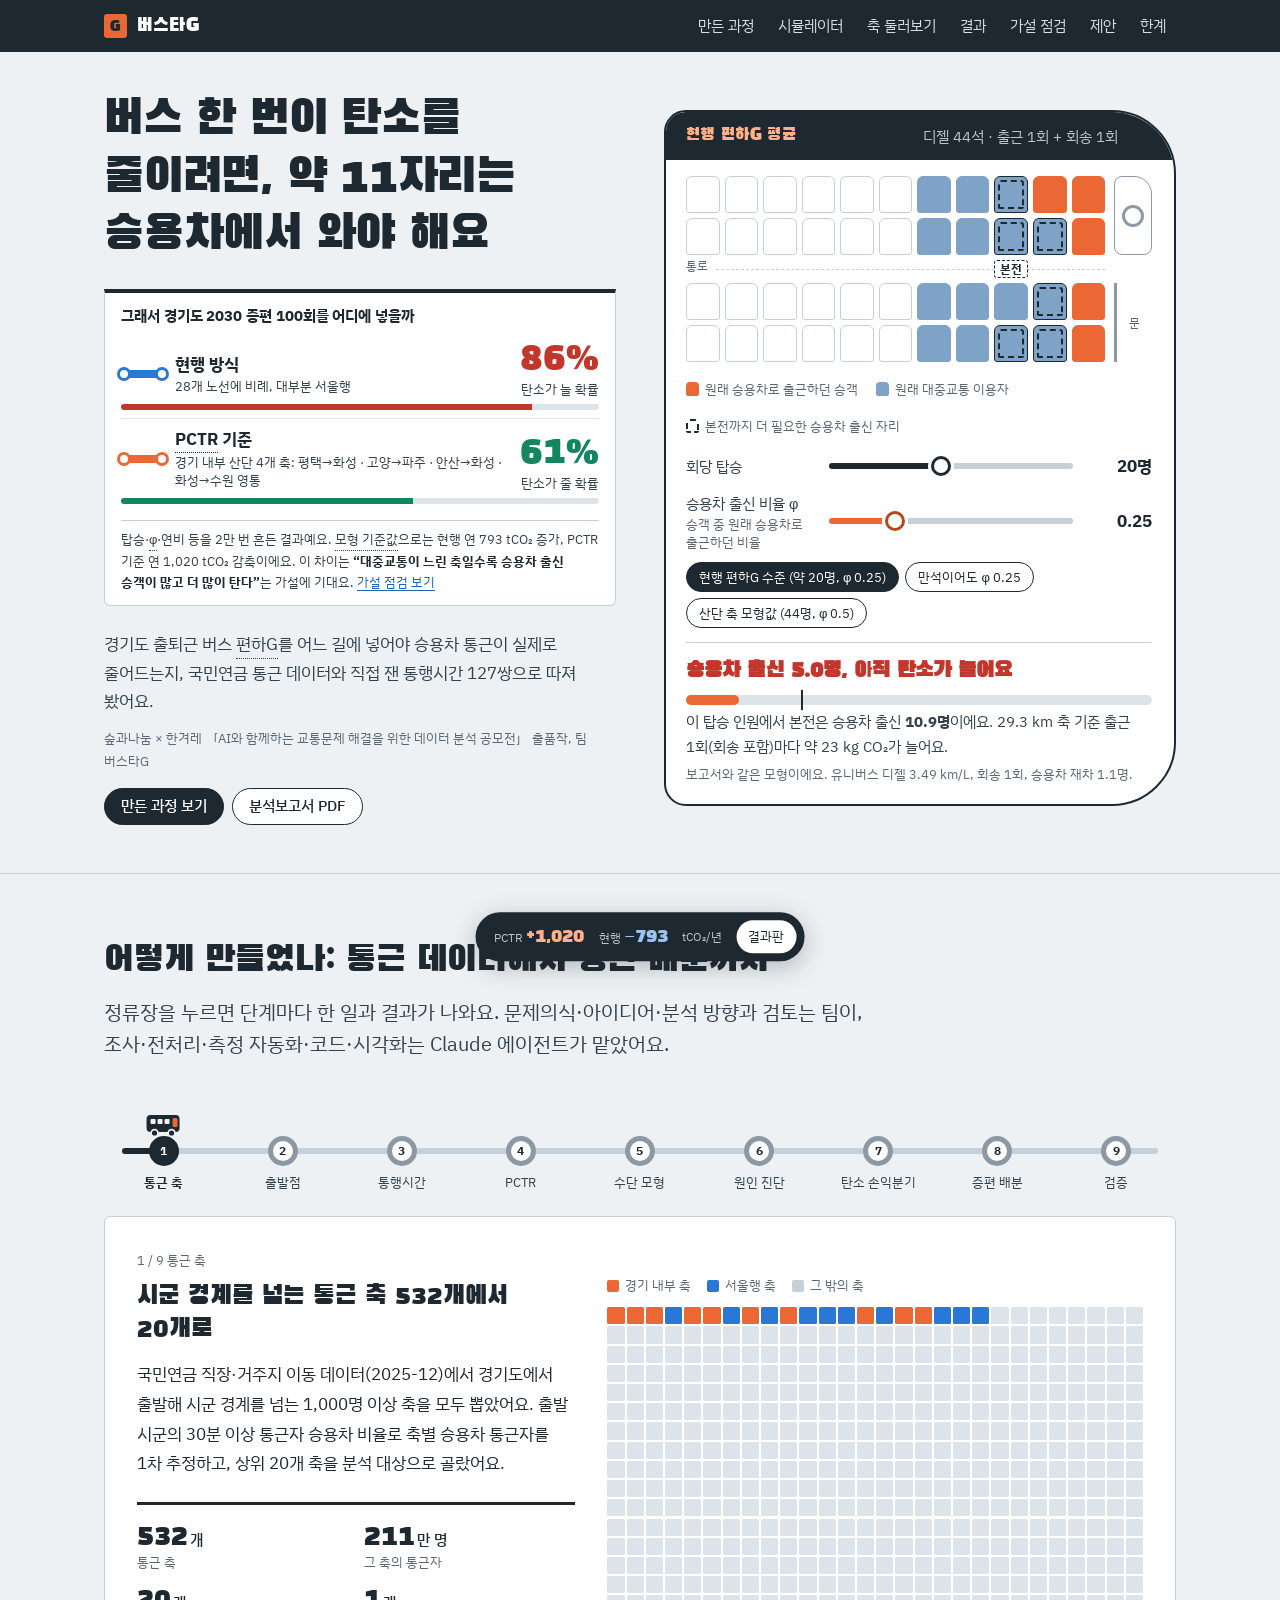
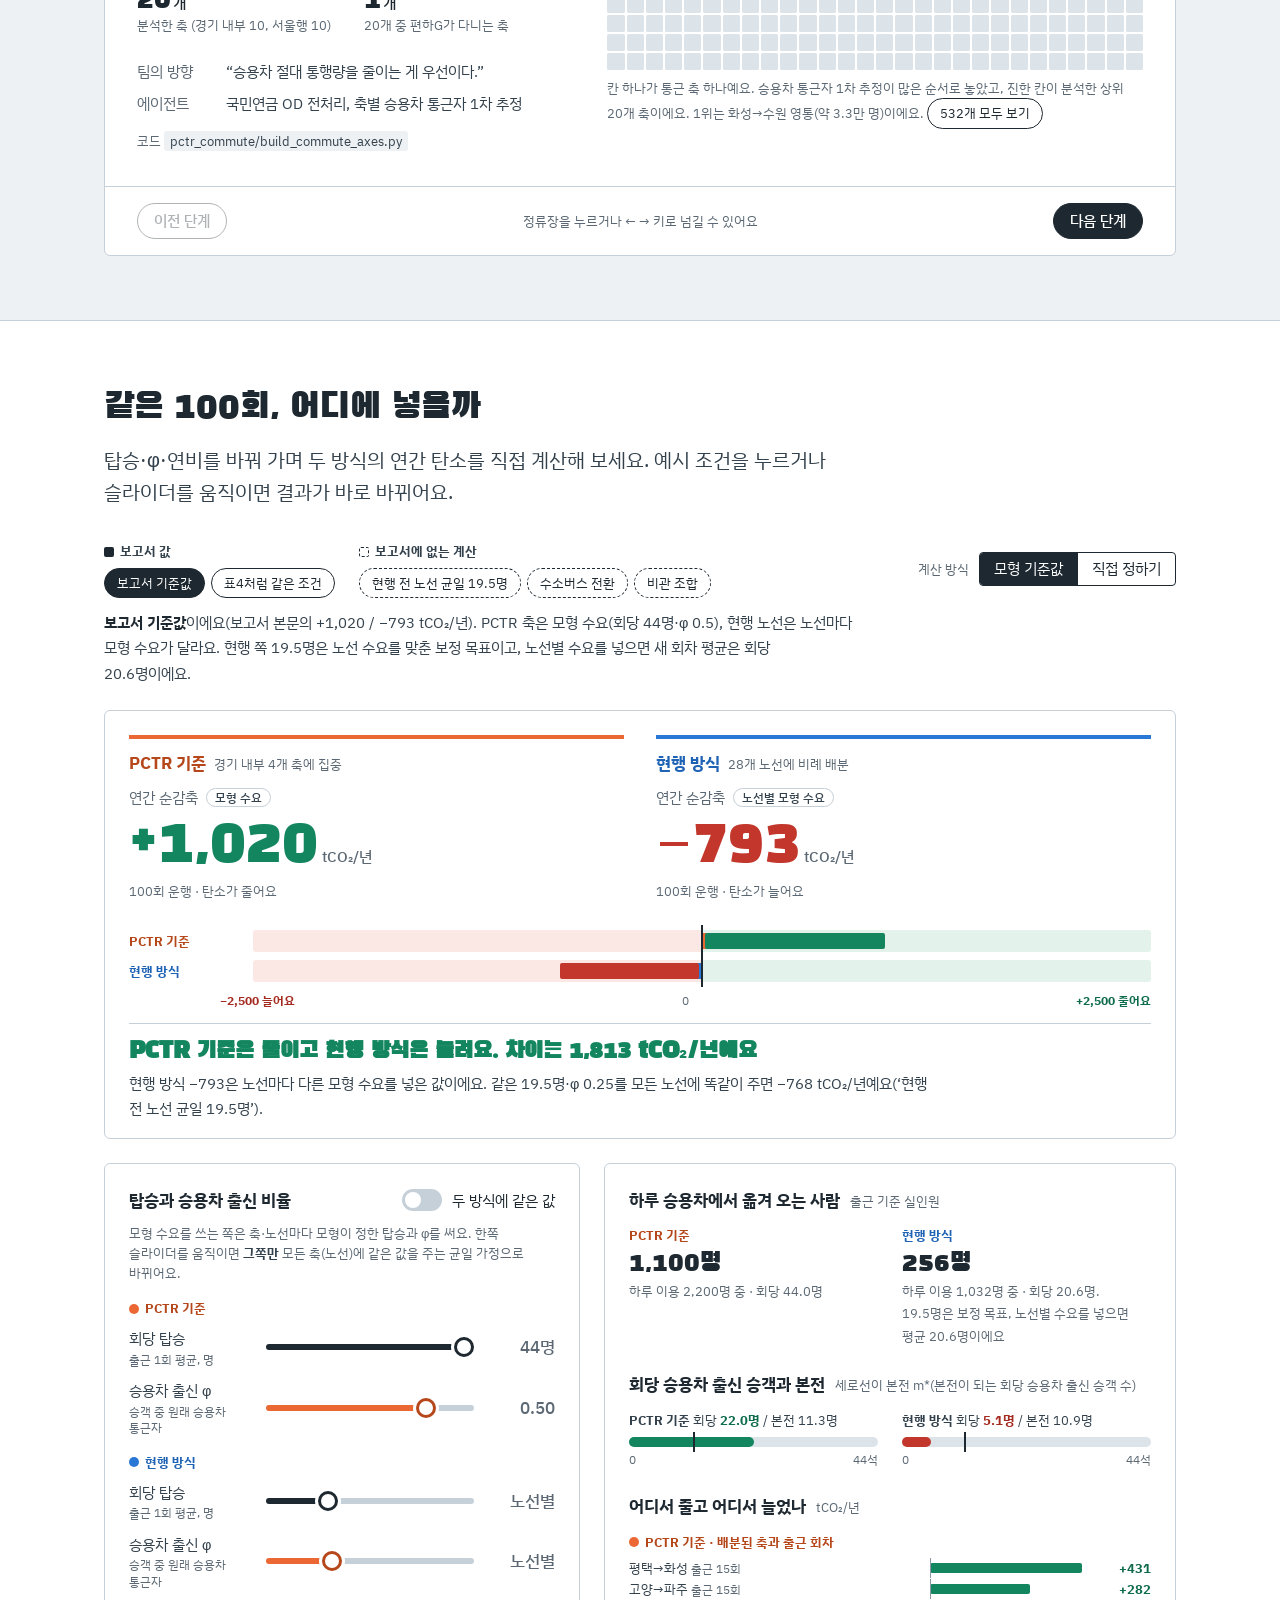
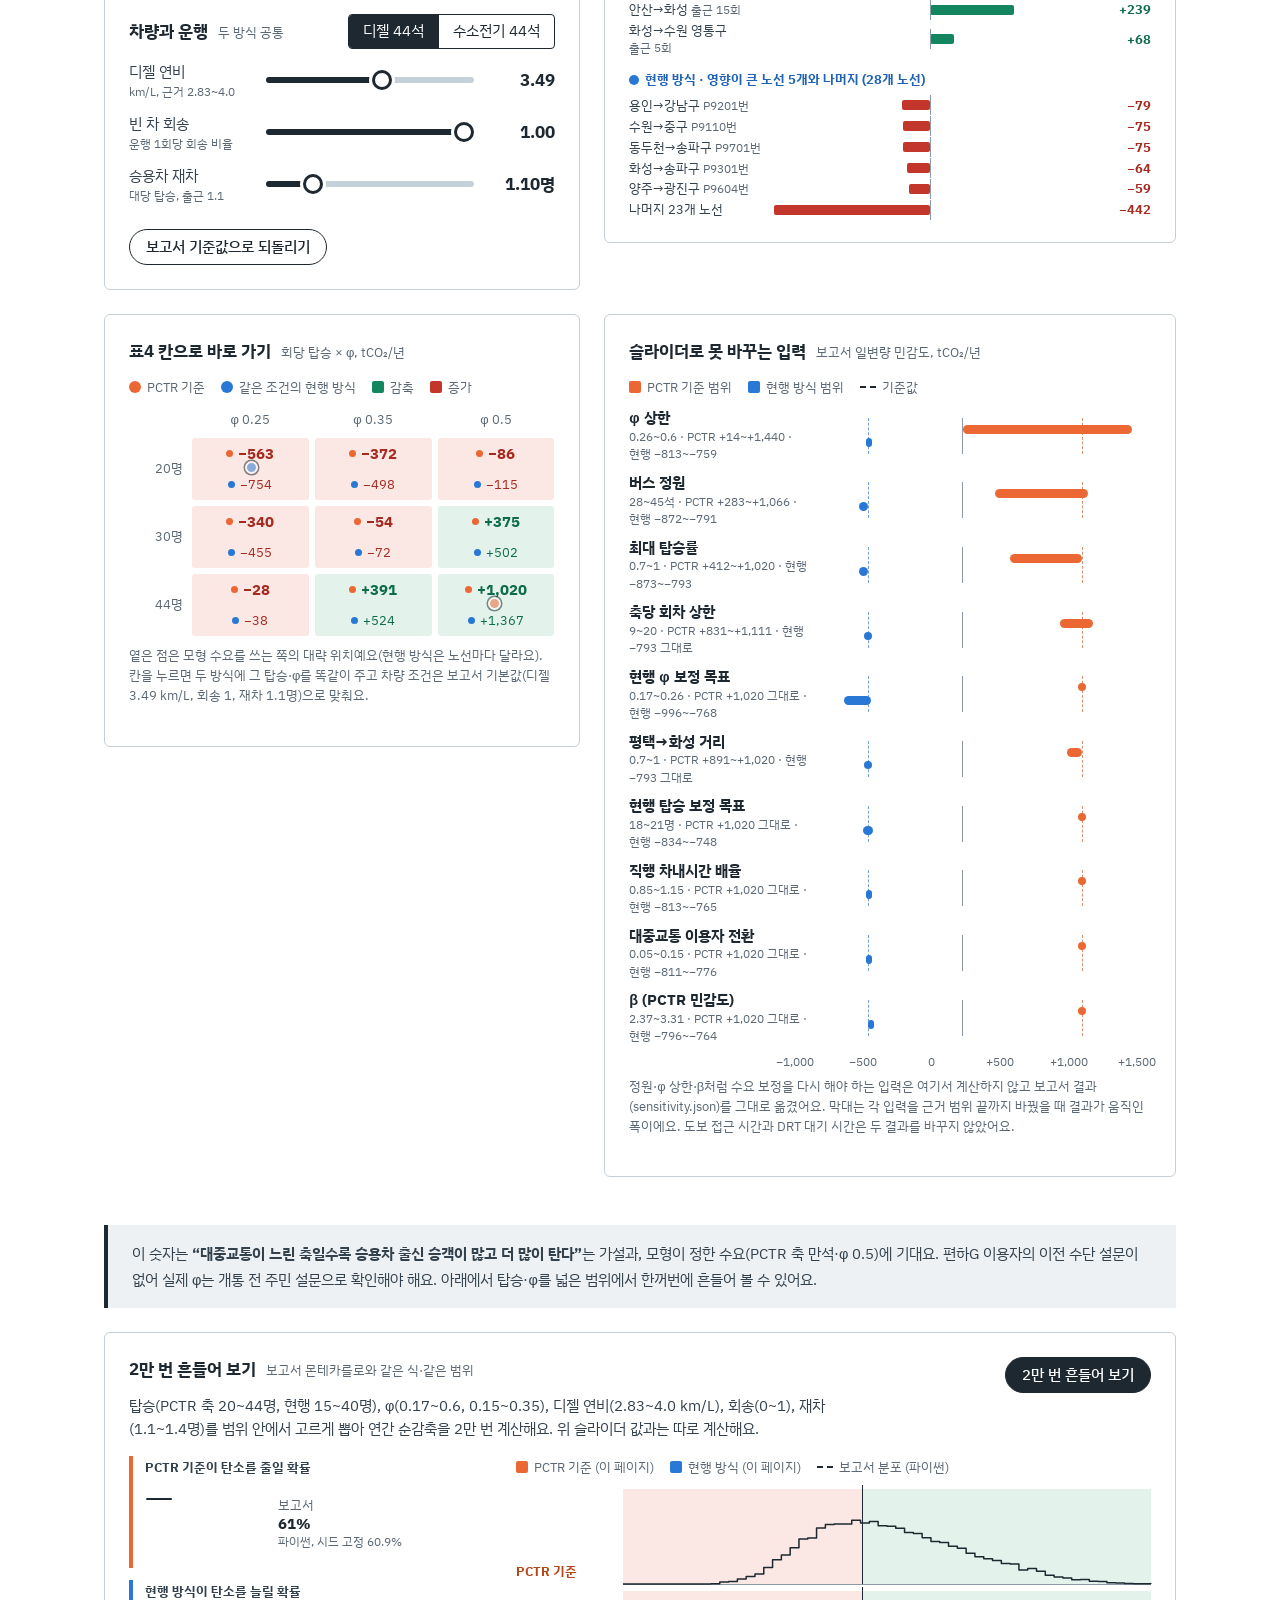
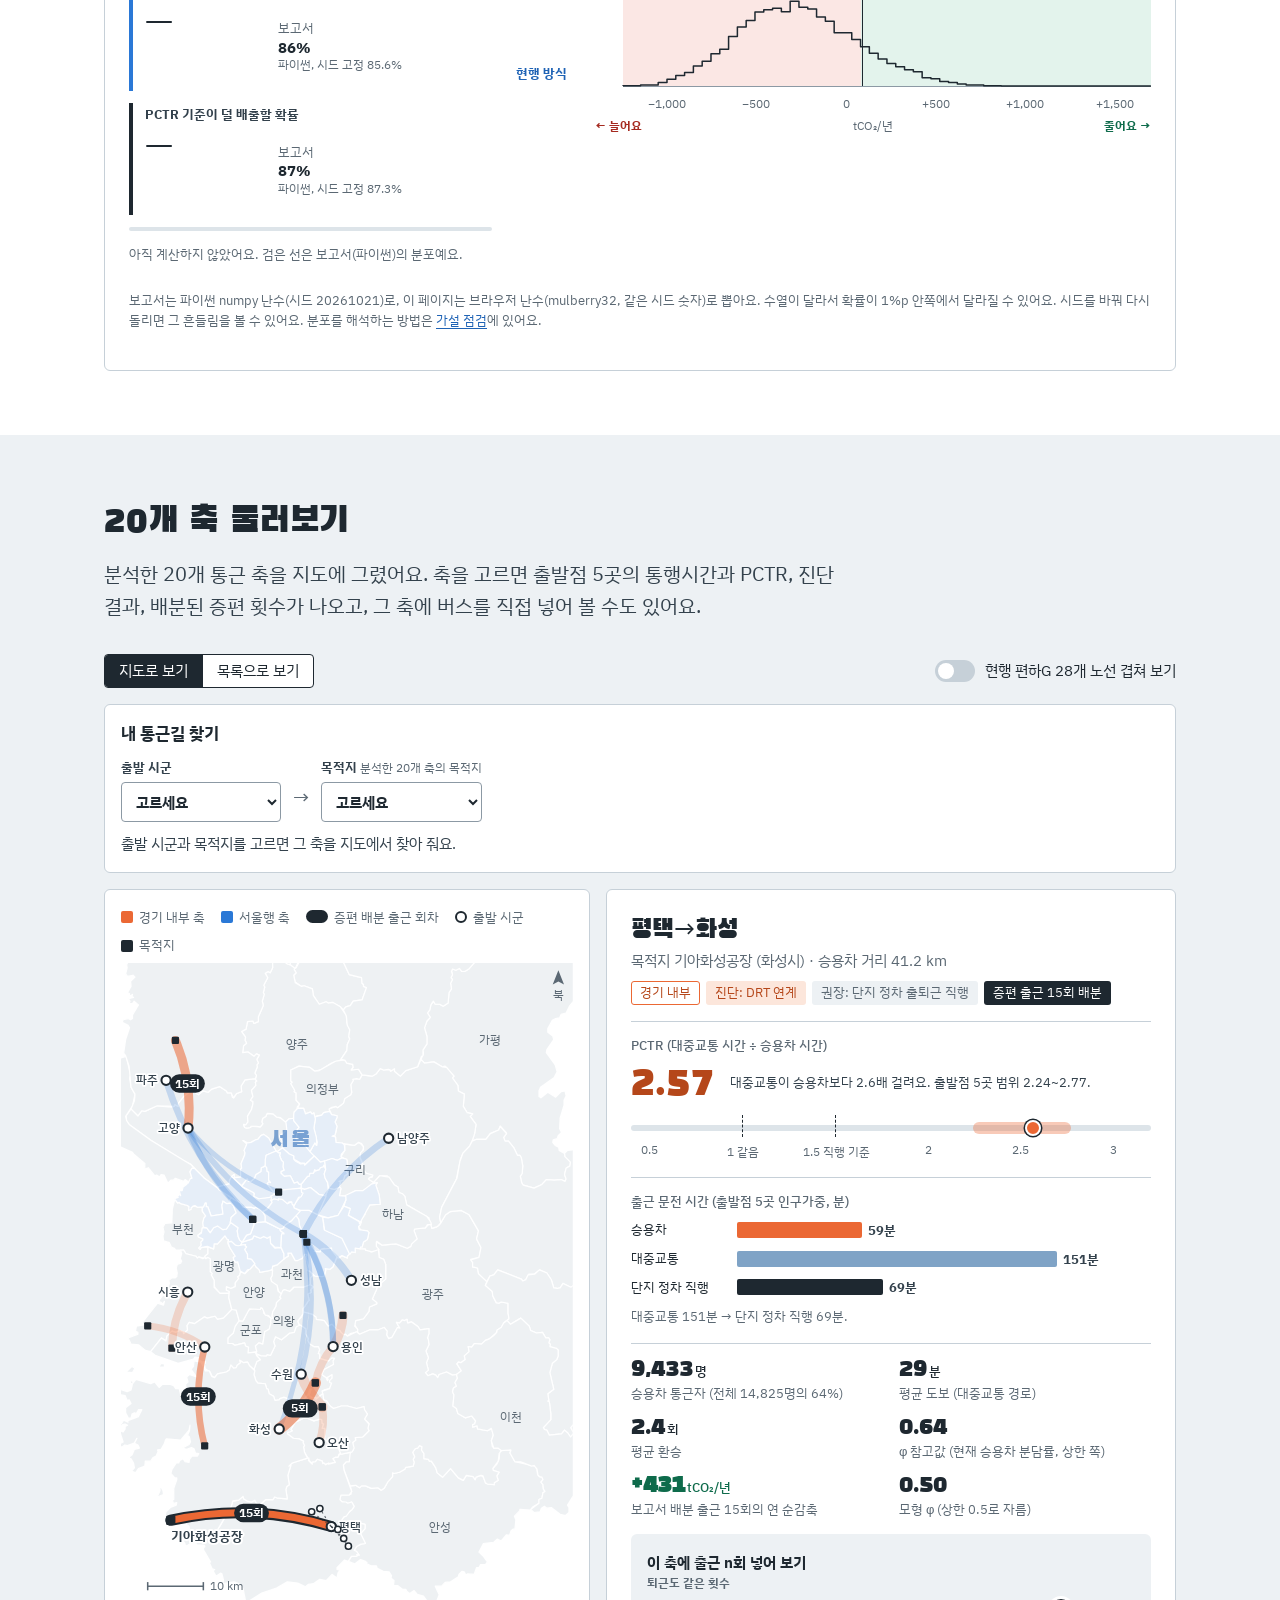
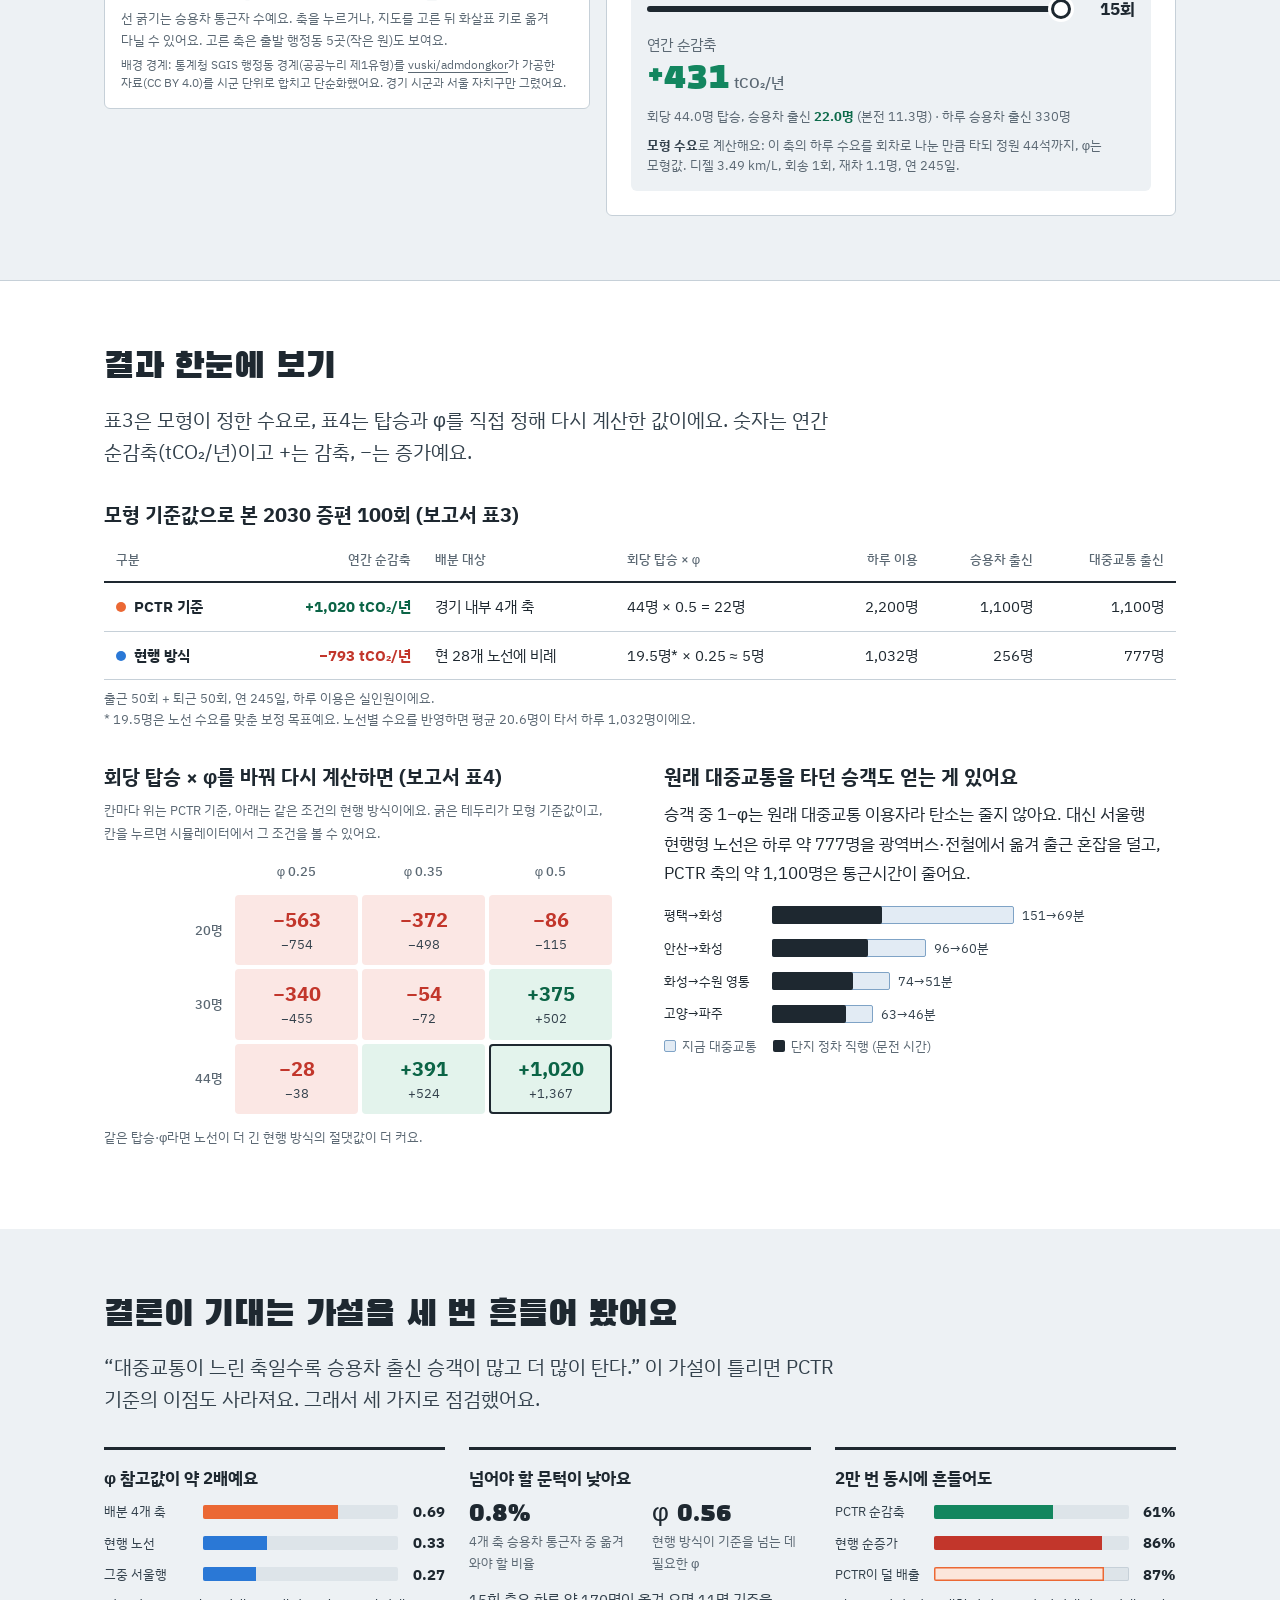
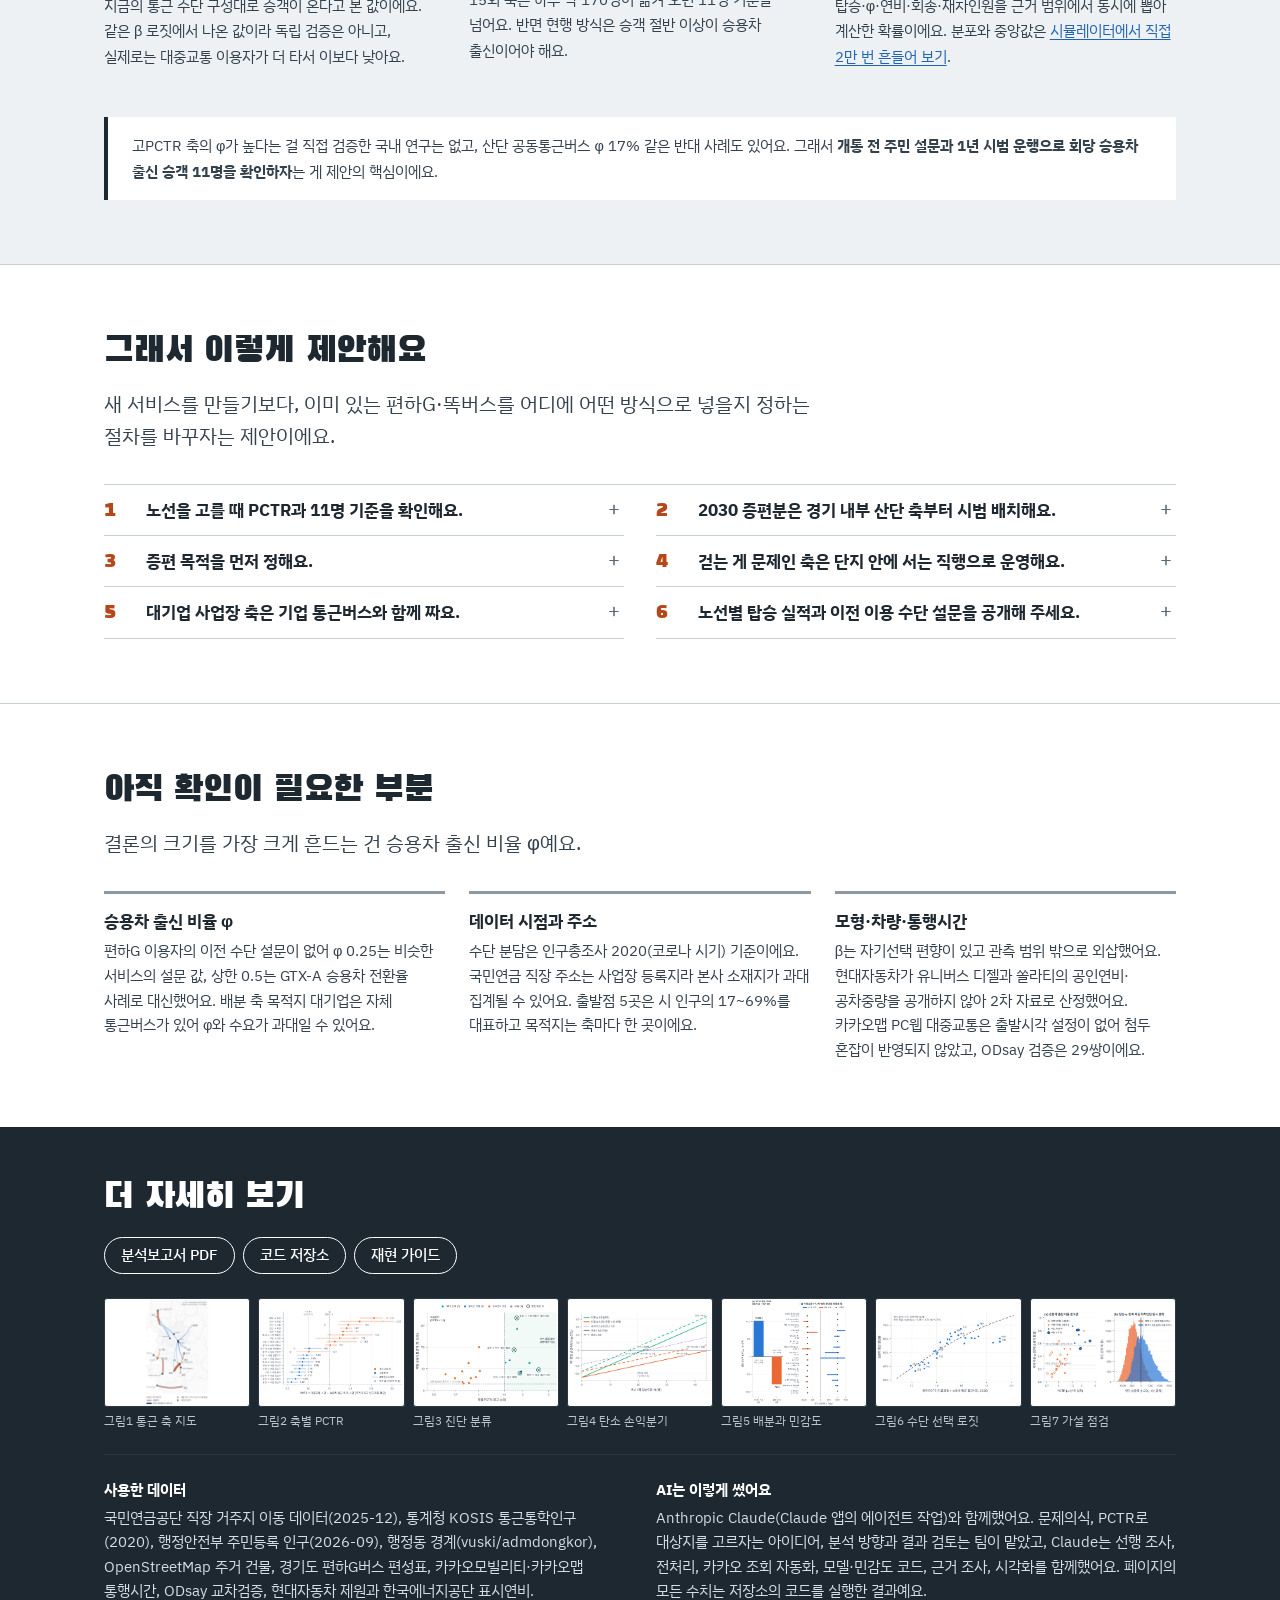
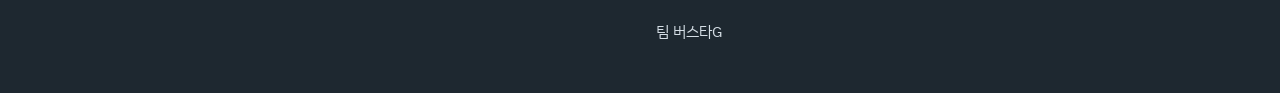
==== commit a45c2a6f: "소개 페이지 2차 검토 반영(본문): 히어로 결론 띠, 기준선 범위 1.0~2.6, 8단계 확대, 반복 정리, 제안 접기 Co-Authored-By: Claude Opus 5.5 " ====
--- a/docs/index.html
+++ b/docs/index.html
@@ -52,90 +52,65 @@
 <!-- ================= 히어로: 좌석 배치도 ================= -->
 <section class="hero" id="top" aria-labelledby="hero-title">
   <div class="wrap">
-    <div>
       <h1 id="hero-title">버스 한 번이 탄소를 줄이려면, <span class="seat-word">약 11자리는</span> 승용차에서 와야 해요</h1>
-      <p class="lede">경기도 출퇴근 버스 <span class="term-wrap"><button type="button" class="term" aria-describedby="tip-gbus">편하G</button><span class="term-tip" role="tooltip" id="tip-gbus">경기도가 운영하는 좌석·예약형 출퇴근 버스예요. 2026년 하루 84회, 2030년 184회로 늘릴 계획이에요.</span></span>를 어느 길에 넣어야 승용차 통근이 실제로 줄어드는지, 국민연금 통근 데이터와 직접 잰 통행시간 127쌍으로 따져 봤어요. 길을 고르는 잣대는 <span class="term-wrap"><button type="button" class="term" aria-describedby="tip-pctr">PCTR</button><span class="term-tip" role="tooltip" id="tip-pctr">대중교통 시간 ÷ 승용차 시간. 1보다 크면 대중교통이 느리고, 2면 두 배 오래 걸려요.</span></span>(대중교통 시간 ÷ 승용차 시간)이에요.</p>
-      <p class="hero-cond">버스는 유니버스 디젤 44석, 출근 1회마다 빈 차 회송 1회를 넣어 계산했어요.</p>
+
+      <div class="strip" id="gist" aria-labelledby="gist-title">
+        <h2 class="strip-title" id="gist-title">그래서 경기도 2030 증편 100회를 어디에 넣을까</h2>
+        <ul class="strip-rows">
+          <li class="strip-row strip-row--seoul">
+            <p class="strip-name"><span class="vs-line" aria-hidden="true"></span><b>현행 방식</b><span>28개 노선에 비례, 대부분 서울행</span></p>
+            <p class="strip-prob is-add"><b>86%</b><span>탄소가 늘 확률</span></p>
+            <div class="prob" style="--v:86%;--pc:var(--add)" aria-hidden="true"><i></i></div>
+          </li>
+          <li class="strip-row strip-row--pctr">
+            <p class="strip-name"><span class="vs-line" aria-hidden="true"></span><b><span class="term-wrap"><button type="button" class="term" aria-describedby="tip-pctr">PCTR</button><span class="term-tip" role="tooltip" id="tip-pctr">대중교통 시간 ÷ 승용차 시간이에요. 1보다 크면 대중교통이 느리고, 2면 두 배 오래 걸려요. 이 값이 큰 축부터 버스를 넣는 게 ‘PCTR 기준’이에요.</span></span> 기준</b><span>경기 내부 산단 4개 축: 평택→화성 · 고양→파주 · 안산→화성 · 화성→수원 영통</span></p>
+            <p class="strip-prob is-cut"><b>61%</b><span>탄소가 줄 확률</span></p>
+            <div class="prob" style="--v:61%;--pc:var(--cut)" aria-hidden="true"><i></i></div>
+          </li>
+        </ul>
+        <p class="strip-foot">탑승·<span class="term-wrap"><button type="button" class="term" aria-describedby="tip-phi">φ</button><span class="term-tip" role="tooltip" id="tip-phi">승객 중 원래 승용차로 출근하던 사람의 비율이에요. 나머지(1−φ)는 원래 전철·광역버스를 타던 사람이라 탄소가 줄지 않아요.</span></span>·연비 등을 2만 번 흔든 결과예요. <span class="term-wrap"><button type="button" class="term" aria-describedby="tip-model">모형 기준값</button><span class="term-tip" role="tooltip" id="tip-model">회당 44명·φ 0.5처럼 모형이 정한 수요를 넣은 값이에요. 현행 방식은 노선마다 모형 수요(평균 약 20명·φ 0.25)를 넣었어요.</span></span>으로는 현행 연 793 tCO₂ 증가, PCTR 기준 연 1,020 tCO₂ 감축이에요. 이 차이는 <b>“대중교통이 느린 축일수록 승용차 출신 승객이 많고 더 많이 탄다”</b>는 가설에 기대요. <a href="#hypothesis">가설 점검 보기</a></p>
+      </div>
+
+      <div class="bus" id="bus" aria-labelledby="bus-title">
+        <div class="bus-sign">
+          <span class="dest" id="bus-dest">현행 편하G 평균</span>
+          <span class="spec" id="bus-title">디젤 44석 · 출근 1회 + 회송 1회</span>
+        </div>
+        <div class="bus-body">
+          <div class="bus-plan" id="seats" role="img" aria-label="44석 좌석 배치도">
+            <div class="aisle" aria-hidden="true"><span>통로</span></div>
+            <div class="driver" aria-hidden="true"></div>
+            <div class="door" aria-hidden="true">문</div>
+            <!-- 기본 상태(20명, φ 0.25, 본전 10.9명)를 미리 그려 둬요. hero.js가 받아서 다시 칠해요. -->
+            <i class="seat is-car is-need" style="grid-row:1;grid-column:11"></i><i class="seat is-car is-need" style="grid-row:5;grid-column:11"></i><i class="seat is-car is-need" style="grid-row:2;grid-column:11"></i><i class="seat is-car is-need" style="grid-row:4;grid-column:11"></i><i class="seat is-car is-need" style="grid-row:1;grid-column:10"></i><i class="seat is-transit is-need" style="grid-row:5;grid-column:10"></i><i class="seat is-transit is-need" style="grid-row:2;grid-column:10"></i><i class="seat is-transit is-need" style="grid-row:4;grid-column:10"></i><i class="seat is-transit is-need" style="grid-row:1;grid-column:9"></i><i class="seat is-transit is-need" style="grid-row:5;grid-column:9"></i><i class="seat is-transit is-need" style="grid-row:2;grid-column:9"></i><i class="seat is-transit" style="grid-row:4;grid-column:9"></i><i class="seat is-transit" style="grid-row:1;grid-column:8"></i><i class="seat is-transit" style="grid-row:5;grid-column:8"></i><i class="seat is-transit" style="grid-row:2;grid-column:8"></i><i class="seat is-transit" style="grid-row:4;grid-column:8"></i><i class="seat is-transit" style="grid-row:1;grid-column:7"></i><i class="seat is-transit" style="grid-row:5;grid-column:7"></i><i class="seat is-transit" style="grid-row:2;grid-column:7"></i><i class="seat is-transit" style="grid-row:4;grid-column:7"></i><i class="seat" style="grid-row:1;grid-column:6"></i><i class="seat" style="grid-row:5;grid-column:6"></i><i class="seat" style="grid-row:2;grid-column:6"></i><i class="seat" style="grid-row:4;grid-column:6"></i><i class="seat" style="grid-row:1;grid-column:5"></i><i class="seat" style="grid-row:5;grid-column:5"></i><i class="seat" style="grid-row:2;grid-column:5"></i><i class="seat" style="grid-row:4;grid-column:5"></i><i class="seat" style="grid-row:1;grid-column:4"></i><i class="seat" style="grid-row:5;grid-column:4"></i><i class="seat" style="grid-row:2;grid-column:4"></i><i class="seat" style="grid-row:4;grid-column:4"></i><i class="seat" style="grid-row:1;grid-column:3"></i><i class="seat" style="grid-row:5;grid-column:3"></i><i class="seat" style="grid-row:2;grid-column:3"></i><i class="seat" style="grid-row:4;grid-column:3"></i><i class="seat" style="grid-row:1;grid-column:2"></i><i class="seat" style="grid-row:5;grid-column:2"></i><i class="seat" style="grid-row:2;grid-column:2"></i><i class="seat" style="grid-row:4;grid-column:2"></i><i class="seat" style="grid-row:1;grid-column:1"></i><i class="seat" style="grid-row:5;grid-column:1"></i><i class="seat" style="grid-row:2;grid-column:1"></i><i class="seat" style="grid-row:4;grid-column:1"></i>
+            <span class="be-mark" id="be-mark" aria-hidden="true" style="grid-column:9">본전</span>
+          </div>
+        </div>
+        <div class="bus-key" aria-hidden="true">
+          <span><i style="background:var(--car)"></i>원래 승용차로 출근하던 승객</span>
+          <span><i style="background:var(--transit)"></i>원래 대중교통 이용자</span>
+          <span><i class="k-need"></i>본전까지 더 필요한 승용차 출신 자리</span>
+        </div>
+        <div class="bus-controls">
+          <label class="ctl"><span class="ctl-label">회당 탑승</span><input class="range" type="range" id="n" min="0" max="44" step="1" value="20"><output class="ctl-out" id="nOut" for="n">20명</output></label>
+          <label class="ctl"><span class="ctl-label">승용차 출신 비율 φ<small>승객 중 원래 승용차로 출근하던 비율</small></span><input class="range range--car" type="range" id="phi" min="0" max="1" step="0.05" value="0.25"><output class="ctl-out" id="phiOut" for="phi">0.25</output></label>
+          <div class="chips" role="group" aria-label="예시 값">
+            <button class="chip" type="button" data-n="20" data-phi="0.25" data-dest="현행 편하G 평균" aria-pressed="true">현행 편하G 수준 (약 20명, φ 0.25)</button>
+            <button class="chip" type="button" data-n="44" data-phi="0.25" data-dest="만석, 같은 φ" aria-pressed="false">만석이어도 φ 0.25</button>
+            <button class="chip" type="button" data-n="44" data-phi="0.5" data-dest="경기 내부 산단 축" aria-pressed="false">산단 축 모형값 (44명, φ 0.5)</button>
+          </div>
+        </div>
+        <div class="bus-verdict is-add" id="verdict" aria-live="polite"><strong class="verdict-head">승용차 출신 5.0명, 아직 탄소가 늘어요</strong><div class="meter" style="--v:11.4%;--t:24.8%" aria-hidden="true"><i></i><b></b></div><p class="verdict-text">이 탑승 인원에서 본전은 승용차 출신 <b>10.9명</b>이에요. 29.3 km 축 기준 출근 1회(회송 포함)마다 약 23 kg CO₂가 늘어요.<small>보고서와 같은 모형이에요. 유니버스 디젤 3.49 km/L, 회송 1회, 승용차 재차 1.1명.</small></p></div>
+        <p class="bus-note" id="bus-note" hidden></p>
+      </div>
+
+      <p class="lede">경기도 출퇴근 버스 <span class="term-wrap"><button type="button" class="term" aria-describedby="tip-gbus">편하G</button><span class="term-tip" role="tooltip" id="tip-gbus">경기도가 운영하는 좌석·예약형 출퇴근 버스예요. 2026년 하루 84회에서 2030년 184회로 늘릴 계획이에요.</span></span>를 어느 길에 넣어야 승용차 통근이 실제로 줄어드는지, 국민연금 통근 데이터와 직접 잰 통행시간 127쌍으로 따져 봤어요.</p>
       <p class="hero-meta">숲과나눔 × 한겨레 「AI와 함께하는 교통문제 해결을 위한 데이터 분석 공모전」 출품작, 팀 버스타G</p>
       <div class="hero-links">
         <a class="ticket ticket--solid" href="#how">만든 과정 보기</a>
         <a class="ticket" href="https://github.com/ehdtn0843ds-dss/trafficman/blob/main/report/%EB%B2%84%EC%8A%A4%ED%83%80G_%EB%B6%84%EC%84%9D%EB%B3%B4%EA%B3%A0%EC%84%9C.pdf">분석보고서 PDF</a>
       </div>
-    </div>
-
-    <div class="bus" id="bus" aria-labelledby="bus-title">
-      <div class="bus-sign">
-        <span class="dest" id="bus-dest">현행 편하G 평균</span>
-        <span class="spec" id="bus-title">디젤 44석 · 출근 1회 + 회송 1회</span>
-      </div>
-      <div class="bus-body">
-        <div class="bus-plan" id="seats" role="img" aria-label="44석 좌석 배치도">
-          <div class="aisle" aria-hidden="true"><span>통로</span></div>
-          <div class="driver" aria-hidden="true"></div>
-          <div class="door" aria-hidden="true">문</div>
-          <!-- 기본 상태(20명, φ 0.25, 본전 10.9명)를 미리 그려 둬요. hero.js가 받아서 다시 칠해요. -->
-          <i class="seat is-car is-need" style="grid-row:1;grid-column:11"></i><i class="seat is-car is-need" style="grid-row:5;grid-column:11"></i><i class="seat is-car is-need" style="grid-row:2;grid-column:11"></i><i class="seat is-car is-need" style="grid-row:4;grid-column:11"></i><i class="seat is-car is-need" style="grid-row:1;grid-column:10"></i><i class="seat is-transit is-need" style="grid-row:5;grid-column:10"></i><i class="seat is-transit is-need" style="grid-row:2;grid-column:10"></i><i class="seat is-transit is-need" style="grid-row:4;grid-column:10"></i><i class="seat is-transit is-need" style="grid-row:1;grid-column:9"></i><i class="seat is-transit is-need" style="grid-row:5;grid-column:9"></i><i class="seat is-transit is-need" style="grid-row:2;grid-column:9"></i><i class="seat is-transit" style="grid-row:4;grid-column:9"></i><i class="seat is-transit" style="grid-row:1;grid-column:8"></i><i class="seat is-transit" style="grid-row:5;grid-column:8"></i><i class="seat is-transit" style="grid-row:2;grid-column:8"></i><i class="seat is-transit" style="grid-row:4;grid-column:8"></i><i class="seat is-transit" style="grid-row:1;grid-column:7"></i><i class="seat is-transit" style="grid-row:5;grid-column:7"></i><i class="seat is-transit" style="grid-row:2;grid-column:7"></i><i class="seat is-transit" style="grid-row:4;grid-column:7"></i><i class="seat" style="grid-row:1;grid-column:6"></i><i class="seat" style="grid-row:5;grid-column:6"></i><i class="seat" style="grid-row:2;grid-column:6"></i><i class="seat" style="grid-row:4;grid-column:6"></i><i class="seat" style="grid-row:1;grid-column:5"></i><i class="seat" style="grid-row:5;grid-column:5"></i><i class="seat" style="grid-row:2;grid-column:5"></i><i class="seat" style="grid-row:4;grid-column:5"></i><i class="seat" style="grid-row:1;grid-column:4"></i><i class="seat" style="grid-row:5;grid-column:4"></i><i class="seat" style="grid-row:2;grid-column:4"></i><i class="seat" style="grid-row:4;grid-column:4"></i><i class="seat" style="grid-row:1;grid-column:3"></i><i class="seat" style="grid-row:5;grid-column:3"></i><i class="seat" style="grid-row:2;grid-column:3"></i><i class="seat" style="grid-row:4;grid-column:3"></i><i class="seat" style="grid-row:1;grid-column:2"></i><i class="seat" style="grid-row:5;grid-column:2"></i><i class="seat" style="grid-row:2;grid-column:2"></i><i class="seat" style="grid-row:4;grid-column:2"></i><i class="seat" style="grid-row:1;grid-column:1"></i><i class="seat" style="grid-row:5;grid-column:1"></i><i class="seat" style="grid-row:2;grid-column:1"></i><i class="seat" style="grid-row:4;grid-column:1"></i>
-          <span class="be-mark" id="be-mark" aria-hidden="true" style="grid-column:9">본전</span>
-        </div>
-      </div>
-      <div class="bus-key" aria-hidden="true">
-        <span><i style="background:var(--car)"></i>원래 승용차로 출근하던 승객</span>
-        <span><i style="background:var(--transit)"></i>원래 대중교통 이용자</span>
-        <span><i class="k-need"></i>본전까지 더 필요한 승용차 출신 자리</span>
-      </div>
-      <div class="bus-controls">
-        <label class="ctl"><span class="ctl-label">회당 탑승</span><input class="range" type="range" id="n" min="0" max="44" step="1" value="20"><output class="ctl-out" id="nOut" for="n">20명</output></label>
-        <label class="ctl"><span class="ctl-label">승용차 출신 비율 φ<small>승객 중 원래 승용차로 출근하던 비율</small></span><input class="range range--car" type="range" id="phi" min="0" max="1" step="0.05" value="0.25"><output class="ctl-out" id="phiOut" for="phi">0.25</output></label>
-        <div class="chips" role="group" aria-label="예시 값">
-          <button class="chip" type="button" data-n="20" data-phi="0.25" data-dest="현행 편하G 평균" aria-pressed="true">현행 편하G 수준 (약 20명, φ 0.25)</button>
-          <button class="chip" type="button" data-n="44" data-phi="0.25" data-dest="만석, 같은 φ" aria-pressed="false">만석이어도 φ 0.25</button>
-          <button class="chip" type="button" data-n="44" data-phi="0.5" data-dest="경기 내부 산단 축" aria-pressed="false">산단 축 모형값 (44명, φ 0.5)</button>
-        </div>
-      </div>
-      <div class="bus-verdict is-add" id="verdict" aria-live="polite"><strong class="verdict-head">승용차 출신 5.0명, 아직 탄소가 늘어요</strong><div class="meter" style="--v:11.4%;--t:24.8%" aria-hidden="true"><i></i><b></b></div><p class="verdict-text">이 탑승 인원에서 본전은 승용차 출신 <b>10.9명</b>이에요. 29.3 km 축 기준 출근 1회(회송 포함)마다 약 23 kg CO₂가 늘어요.<small>보고서와 같은 모형이에요. 유니버스 디젤 3.49 km/L, 회송 1회, 승용차 재차 1.1명.</small></p></div>
-      <p class="bus-note" id="bus-note" hidden></p>
-    </div>
-  </div>
-</section>
-
-<!-- ================= 한 줄 핵심 ================= -->
-<section class="sec" id="gist" aria-labelledby="gist-title">
-  <div class="wrap">
-    <div class="sec-head">
-      <h2 id="gist-title">같은 100회라도, 어디에 넣느냐에 따라 탄소가 늘기도 줄기도 해요</h2>
-      <p class="sec-lede">경기도는 좌석·예약형 출퇴근 버스인 편하G버스를 하루 84회(2026)에서 184회(2030)로 늘려요. 늘어나는 100회를 지금처럼 나누면 탄소가 늘 가능성이 크고, <b>대중교통이 느린 경기 내부 산단 축</b>에 넣으면 줄 가능성이 더 커요. 아래 ‘PCTR 기준’은 축마다 PCTR(대중교통 시간 ÷ 승용차 시간, 클수록 대중교통이 느림)을 재서 높은 곳부터 버스를 넣는 방식이에요.</p>
-    </div>
-    <ul class="versus">
-      <li class="vs-row vs-row--seoul">
-        <div class="vs-name"><span class="vs-line" aria-hidden="true"></span>현행 방식</div>
-        <p class="vs-where"><b>현 28개 노선에 비례해 배분</b>노선 대부분이 서울행이고 PCTR 평균 1.06이에요. 전철이 이미 빠른 길이라 승객 다수가 원래 대중교통 이용자예요.</p>
-        <div class="readout is-add vs-prob">
-          <span class="readout-label">순증가 확률</span>
-          <span class="readout-value">86%</span>
-          <div class="prob" style="--v:86%;--pc:var(--add)" aria-hidden="true"><i></i></div>
-        </div>
-        <div class="readout readout--sm is-add vs-t">
-          <span class="readout-label">모형 기준값</span>
-          <span class="readout-value">793<span class="readout-unit">tCO₂/년 증가</span></span>
-        </div>
-      </li>
-      <li class="vs-row vs-row--pctr">
-        <div class="vs-name"><span class="vs-line" aria-hidden="true"></span>PCTR 기준</div>
-        <p class="vs-where"><b>경기 내부 산단 4개 축에 배분</b>평택→화성, 고양→파주, 안산→화성, 화성→수원 영통. PCTR 1.75~2.57로 대중교통이 승용차보다 두 배 가까이 느린 길이에요.</p>
-        <div class="readout is-cut vs-prob">
-          <span class="readout-label">순감축 확률</span>
-          <span class="readout-value">61%</span>
-          <div class="prob" style="--v:61%;--pc:var(--cut)" aria-hidden="true"><i></i></div>
-        </div>
-        <div class="readout readout--sm is-cut vs-t">
-          <span class="readout-label">모형 기준값</span>
-          <span class="readout-value">1,020<span class="readout-unit">tCO₂/년 감축</span></span>
-        </div>
-      </li>
-    </ul>
-    <div class="caveat">
-      <p>확률은 탑승·<span class="term-wrap"><button type="button" class="term" aria-describedby="tip-phi">φ</button><span class="term-tip" role="tooltip" id="tip-phi">승객 중 원래 승용차로 출근하던 사람의 비율이에요. 나머지(1−φ)는 원래 전철·광역버스를 타던 사람이라 탄소가 줄지 않아요.</span></span>·연비·회송·<span class="term-wrap"><button type="button" class="term" aria-describedby="tip-occ">재차인원</button><span class="term-tip" role="tooltip" id="tip-occ">승용차 1대에 탄 평균 인원이에요. 출근은 1.1명으로 넣었어요. 많을수록 승용차 1인당 배출이 작아져요.</span></span>을 동시에 2만 번 뽑아 계산한 값이에요. 이 차이는 <b>“대중교통이 느린 축일수록 승용차 출신 승객이 많고 더 많이 탄다”</b>는 가설에서 나와요. 두 방식에 같은 탑승과 φ를 주면 우위는 사라지기 때문에, 이 가설을 따로 <a href="#hypothesis">점검했어요</a>.</p>
-    </div>
+
   </div>
 </section>
 
@@ -144,7 +119,7 @@
   <div class="wrap">
     <div class="sec-head">
       <h2 id="how-title">어떻게 만들었나: 통근 데이터에서 증편 배분까지</h2>
-      <p class="sec-lede">정류장을 하나씩 누르면 단계마다 무엇을 했고 어떤 결과가 나왔는지 볼 수 있어요. 문제의식과 아이디어, 분석 방향과 검토는 팀이, 조사·전처리·측정 자동화·코드·시각화는 Claude 에이전트가 맡았어요.</p>
+      <p class="sec-lede">정류장을 누르면 단계마다 한 일과 결과가 나와요. 문제의식·아이디어·분석 방향과 검토는 팀이, 조사·전처리·측정 자동화·코드·시각화는 Claude 에이전트가 맡았어요.</p>
     </div>
 
     <div class="route-nav" id="route-nav">
@@ -263,8 +238,8 @@
             <figcaption class="chart-cap">승용차 통근 상위 20개 축의 PCTR. 점은 5곳 인구가중 값, 가로선은 5곳의 범위예요. 맨 아래 줄은 현행 편하G 28개 노선을 같은 방식으로 잰 값이에요.</figcaption>
           </figure>
           <div class="thr" id="thr-box">
-            <label class="ctl ctl--thr"><span class="ctl-label">분류 기준 PCTR<small>보고서 기준 1.5</small></span><input class="range" type="range" id="thr" min="1.2" max="2" step="0.05" value="1.5" aria-describedby="thr-note"><output class="ctl-out" id="thrOut" for="thr">1.50</output></label>
-            <p class="thr-out" id="thr-out" aria-live="polite">20개 축 중 버스 후보 <b>9개</b>, 수요관리 <b>11개</b>예요. 현행 편하G 28개 노선 중 기준을 넘는 노선은 <b>1개</b>예요.</p>
+            <label class="ctl ctl--thr"><span class="ctl-label">분류 기준 PCTR<small>보고서 기준 1.5</small></span><input class="range" type="range" id="thr" min="1" max="2.6" step="0.05" value="1.5" aria-describedby="thr-note"><output class="ctl-out" id="thrOut" for="thr">1.50</output></label>
+            <p class="thr-out" id="thr-out" aria-live="polite">20개 축 중 버스 후보 <b>9개</b>(서울행 0개), 수요관리 <b>11개</b>예요. 현행 편하G 28개 노선 중 기준을 넘는 노선은 <b>1개</b>예요.</p>
             <p class="note" id="thr-note">기준을 끌어 보면 20개 축의 분류만 다시 나눠 봐요. 6단계 이후의 진단·배분·탄소 계산은 보고서 기준 1.5로 한 결과예요. <button class="chip" type="button" id="thr-reset" hidden>1.5로 되돌리기</button></p>
           </div>
         </div>
@@ -313,7 +288,7 @@
         <div class="stage-viz">
           <figure class="chart">
             <div class="bins" id="viz-diag"></div>
-            <figcaption class="chart-cap">주황 칸은 8단계에서 증편이 배분된 4개 축, 파란 테두리는 현재 편하G가 다니는 축이에요.</figcaption>
+            <figcaption class="chart-cap">주황으로 칠한 칸만 8단계에서 증편이 배분된 4개 축(PCTR 기준)이고, 옆 숫자가 출근 회차예요. 파란 테두리는 지금 편하G가 다니는 축이에요.</figcaption>
           </figure>
         </div>
       </article>
@@ -351,7 +326,7 @@
           <p class="stage-count">8 / 9 증편 배분</p>
           <h3>2030 증편 100회를 탄소를 가장 많이 줄이는 축부터</h3>
           <p>도 계획의 100회는 출근 50회와 퇴근 50회예요. 출근 50회를 한 회씩, 탄소를 가장 많이 줄이는 축에 넣었고(축당 최대 15회) 퇴근은 대칭 운행으로 계산했어요. 현행 방식은 현 28개 노선에 지금 운행 비율대로 나눈 경우예요.</p>
-          <p>수요는 현행 편하G 실적(2022년 연 32만 건, 회당 약 19.5명)과 φ 0.25에 맞춰 보정했어요.</p>
+          <p>수요는 현행 편하G 실적(2022년 연 32만 건)과 φ&nbsp;0.25에 맞춰 보정했어요.</p>
           <dl class="facts">
             <div><dt>배분한 출근 회차</dt><dd>50<small>회</small></dd></div>
             <div><dt>축당 상한</dt><dd>15<small>회</small></dd></div>
@@ -388,7 +363,7 @@
           <figure class="chart">
             <ul class="key"><li><span class="sw sw--car"></span>PCTR 기준</li><li><span class="sw sw--seoul"></span>현행 방식</li></ul>
             <div id="viz-mc"></div>
-            <figcaption class="chart-cap">2만 회 계산의 연간 순감축 분포(100 tCO₂/년 간격). 0보다 오른쪽이 감축이에요. 중앙값은 PCTR 기준 +124 tCO₂/년, 현행 방식 −388 tCO₂/년이에요.</figcaption>
+            <figcaption class="chart-cap">2만 회 계산의 연간 순감축 분포(100 tCO₂/년 간격). 0보다 오른쪽이 감축이에요. 중앙값은 PCTR 기준 연 124 tCO₂ 감축, 현행 방식 연 388 tCO₂ 증가예요.</figcaption>
           </figure>
         </div>
       </article>
@@ -407,7 +382,7 @@
   <div class="wrap">
     <div class="sec-head">
       <h2 id="simulator-title">같은 100회, 어디에 넣을까</h2>
-      <p class="sec-lede">2030 증편 100회를 PCTR 기준 4개 축에 넣을 때와 현행 28개 노선에 나눌 때, 연간 탄소가 어떻게 달라지는지 직접 계산해 보세요. 예시 조건을 누르거나 슬라이더를 움직이면 결과가 바로 바뀌어요.</p>
+      <p class="sec-lede">탑승·φ·연비를 바꿔 가며 두 방식의 연간 탄소를 직접 계산해 보세요. 예시 조건을 누르거나 슬라이더를 움직이면 결과가 바로 바뀌어요.</p>
     </div>
     <div class="mount" id="simulator-root" data-state="empty">
       <p class="mount-empty">시뮬레이터가 이 자리에 들어와요.</p>
@@ -433,37 +408,38 @@
   <div class="wrap">
     <div class="sec-head">
       <h2 id="results-title">결과 한눈에 보기</h2>
-      <p class="sec-lede">모형 기준값은 모형이 내놓은 수요(PCTR 축은 회당 44명, φ 0.5)로 계산한 값이에요. 그래서 탑승과 φ를 직접 정해 다시 계산한 표를 함께 실었어요.</p>
+      <p class="sec-lede">표3은 모형이 정한 수요로, 표4는 탑승과 φ를 직접 정해 다시 계산한 값이에요. 숫자는 연간 순감축(tCO₂/년)이고 +는 감축, −는 증가예요.</p>
     </div>
 
     <h3>모형 기준값으로 본 2030 증편 100회 (보고서 표3)</h3>
     <p class="note table-hint" aria-hidden="true">표가 화면보다 넓으면 옆으로 밀어 보세요.</p>
     <div class="tablewrap">
       <table class="data data--cards">
+        <caption>출근 50회 + 퇴근 50회, 연 245일, 하루 이용은 실인원이에요. <span class="cap-note">* 19.5명은 노선 수요를 맞춘 보정 목표예요. 노선별 수요를 반영하면 평균 20.6명이 타서 하루 1,032명이에요.</span></caption>
         <thead><tr><th scope="col">구분</th><th scope="col" class="num">연간 순감축</th><th scope="col">배분 대상</th><th scope="col">회당 탑승 × φ</th><th scope="col" class="num">하루 이용</th><th scope="col" class="num">승용차 출신</th><th scope="col" class="num">대중교통 출신</th></tr></thead>
         <tbody>
           <tr><th scope="row" class="row-name" style="--c:var(--car)"><i aria-hidden="true"></i>PCTR 기준</th><td class="num pos td-net" data-label="연간 순감축">+1,020 tCO₂/년</td><td data-label="배분 대상">경기 내부 4개 축</td><td data-label="회당 탑승 × φ">44명 × 0.5 = 22명</td><td class="num" data-label="하루 이용">2,200명</td><td class="num" data-label="승용차 출신">1,100명</td><td class="num" data-label="대중교통 출신">1,100명</td></tr>
-          <tr><th scope="row" class="row-name" style="--c:var(--seoul)"><i aria-hidden="true"></i>현행 방식</th><td class="num neg td-net" data-label="연간 순감축">−793 tCO₂/년</td><td data-label="배분 대상">현 28개 노선에 비례</td><td data-label="회당 탑승 × φ">19.5명 × 0.25 ≈ 5명<small class="cell-note">19.5명은 보정 목표예요. 노선별 수요를 반영하면 평균 20.6명이 타서 하루 1,032명이에요.</small></td><td class="num" data-label="하루 이용">1,032명</td><td class="num" data-label="승용차 출신">256명</td><td class="num" data-label="대중교통 출신">777명</td></tr>
+          <tr><th scope="row" class="row-name" style="--c:var(--seoul)"><i aria-hidden="true"></i>현행 방식</th><td class="num neg td-net" data-label="연간 순감축">−793 tCO₂/년</td><td data-label="배분 대상">현 28개 노선에 비례</td><td data-label="회당 탑승 × φ">19.5명* × 0.25 ≈ 5명</td><td class="num" data-label="하루 이용">1,032명</td><td class="num" data-label="승용차 출신">256명</td><td class="num" data-label="대중교통 출신">777명</td></tr>
         </tbody>
-        <caption>출근 50회 + 퇴근 50회, 연 245일, 하루 이용은 실인원이에요. 연간 순감축은 +면 감축, −면 증가예요.</caption>
       </table>
     </div>
 
-    <div class="split" style="margin-top:var(--s7)">
+    <div class="split" style="margin-top:var(--s6)">
       <div>
         <h3>회당 탑승 × φ를 바꿔 다시 계산하면 (보고서 표4)</h3>
-        <p class="note" style="margin-bottom:var(--s3)">칸마다 위는 PCTR 기준, 아래는 같은 조건의 현행 방식이에요. 단위 tCO₂/년, 굵은 테두리가 모형 기준값이에요.</p>
+        <p class="note" style="margin-bottom:var(--s2)">칸마다 위는 PCTR 기준, 아래는 같은 조건의 현행 방식이에요. 굵은 테두리가 모형 기준값이고, 칸을 누르면 시뮬레이터에서 그 조건을 볼 수 있어요.</p>
         <div class="tablewrap">
           <table class="heat">
+            <caption class="sr-only">회당 탑승과 φ별 연간 순감축(tCO₂/년). +는 감축, −는 증가</caption>
             <thead><tr><th scope="col"><span class="sr-only">회당 탑승</span></th><th scope="col">φ 0.25</th><th scope="col">φ 0.35</th><th scope="col">φ 0.5</th></tr></thead>
             <tbody>
-              <tr><th scope="row">20명</th><td class="c-add"><b>−563</b><span>−754</span></td><td class="c-add"><b>−372</b><span>−498</span></td><td class="c-add"><b>−86</b><span>−115</span></td></tr>
-              <tr><th scope="row">30명</th><td class="c-add"><b>−340</b><span>−455</span></td><td class="c-add"><b>−54</b><span>−72</span></td><td class="c-cut"><b>+375</b><span>+502</span></td></tr>
-              <tr><th scope="row">44명</th><td class="c-add"><b>−28</b><span>−38</span></td><td class="c-cut"><b>+391</b><span>+524</span></td><td class="c-cut is-model"><b>+1,020</b><span>+1,367</span></td></tr>
+              <tr><th scope="row">20명</th><td class="c-add"><a href="#simulator" data-sim-n="20" data-sim-phi="0.25" aria-label="회당 20명, φ 0.25: PCTR 기준 −563, 현행 방식 −754 tCO₂/년. 시뮬레이터에서 이 조건 보기"><b>−563</b><span>−754</span></a></td><td class="c-add"><a href="#simulator" data-sim-n="20" data-sim-phi="0.35" aria-label="회당 20명, φ 0.35: PCTR 기준 −372, 현행 방식 −498 tCO₂/년. 시뮬레이터에서 이 조건 보기"><b>−372</b><span>−498</span></a></td><td class="c-add"><a href="#simulator" data-sim-n="20" data-sim-phi="0.5" aria-label="회당 20명, φ 0.5: PCTR 기준 −86, 현행 방식 −115 tCO₂/년. 시뮬레이터에서 이 조건 보기"><b>−86</b><span>−115</span></a></td></tr>
+              <tr><th scope="row">30명</th><td class="c-add"><a href="#simulator" data-sim-n="30" data-sim-phi="0.25" aria-label="회당 30명, φ 0.25: PCTR 기준 −340, 현행 방식 −455 tCO₂/년. 시뮬레이터에서 이 조건 보기"><b>−340</b><span>−455</span></a></td><td class="c-add"><a href="#simulator" data-sim-n="30" data-sim-phi="0.35" aria-label="회당 30명, φ 0.35: PCTR 기준 −54, 현행 방식 −72 tCO₂/년. 시뮬레이터에서 이 조건 보기"><b>−54</b><span>−72</span></a></td><td class="c-cut"><a href="#simulator" data-sim-n="30" data-sim-phi="0.5" aria-label="회당 30명, φ 0.5: PCTR 기준 +375, 현행 방식 +502 tCO₂/년. 시뮬레이터에서 이 조건 보기"><b>+375</b><span>+502</span></a></td></tr>
+              <tr><th scope="row">44명</th><td class="c-add"><a href="#simulator" data-sim-n="44" data-sim-phi="0.25" aria-label="회당 44명, φ 0.25: PCTR 기준 −28, 현행 방식 −38 tCO₂/년. 시뮬레이터에서 이 조건 보기"><b>−28</b><span>−38</span></a></td><td class="c-cut"><a href="#simulator" data-sim-n="44" data-sim-phi="0.35" aria-label="회당 44명, φ 0.35: PCTR 기준 +391, 현행 방식 +524 tCO₂/년. 시뮬레이터에서 이 조건 보기"><b>+391</b><span>+524</span></a></td><td class="c-cut is-model"><a href="#simulator" data-sim-n="44" data-sim-phi="0.5" aria-label="회당 44명, φ 0.5: PCTR 기준 +1,020, 현행 방식 +1,367 tCO₂/년. 시뮬레이터에서 이 조건 보기"><b>+1,020</b><span>+1,367</span></a></td></tr>
             </tbody>
           </table>
         </div>
-        <p class="note" style="margin-top:var(--s3)">같은 조건이면 노선이 긴 현행 방식(평균 39.2 km, PCTR 축 29.3 km)의 절댓값이 더 커요. 다른 조합은 <a href="#simulator">시뮬레이터</a>에서 바로 계산해 볼 수 있어요.</p>
+        <p class="note" style="margin-top:var(--s2)">같은 탑승·φ라면 노선이 더 긴 현행 방식의 절댓값이 더 커요.</p>
       </div>
       <div class="prose">
         <h3>원래 대중교통을 타던 승객도 얻는 게 있어요</h3>
@@ -507,8 +483,8 @@
         <h3>2만 번 동시에 흔들어도</h3>
         <div class="hbar"><span>PCTR 순감축</span><span class="bar" style="--v:61%;--c:var(--cut)"><i></i></span><b>61%</b></div>
         <div class="hbar"><span>현행 순증가</span><span class="bar" style="--v:86%;--c:var(--add)"><i></i></span><b>86%</b></div>
-        <div class="hbar"><span>PCTR이 덜 배출</span><span class="bar" style="--v:87%;--c:var(--asphalt)"><i></i></span><b>87%</b></div>
-        <p>연간 순감축 중앙값은 PCTR 기준 +124 tCO₂/년(90% 구간 −471~+973), 현행 방식 −388 tCO₂/년이에요. 탑승 PCTR 축 20~44명, 현행 15~40명, φ는 0.17~0.6과 0.15~0.35에서 뽑았어요. <a href="#sim-mc">시뮬레이터에서 직접 2만 번 흔들어 볼 수 있어요.</a></p>
+        <div class="hbar hbar--cmp"><span>PCTR이 덜 배출</span><span class="bar" style="--v:87%"><i></i></span><b>87%</b></div>
+        <p>탑승·φ·연비·회송·재차인원을 근거 범위에서 동시에 뽑아 계산한 확률이에요. 분포와 중앙값은 <a href="#sim-mc">시뮬레이터에서 직접 2만 번 흔들어 보기</a>.</p>
       </li>
     </ol>
     <div class="caveat">
@@ -522,15 +498,15 @@
   <div class="wrap">
     <div class="sec-head">
       <h2 id="proposal-title">그래서 이렇게 제안해요</h2>
-      <p class="sec-lede">새 서비스를 만드는 대신, 이미 있는 편하G·똑버스를 어디에 어떤 방식으로 넣을지 정하는 절차를 바꾸자는 제안이에요.</p>
-    </div>
-    <ol class="rows rows--num">
-      <li><b>노선을 고를 때 PCTR과 11명 기준을 확인해요.</b><p>후보마다 주거지 5곳 인구가중 PCTR이 1.5 이상인지, 개통 전 주민 설문으로 본 회당 승용차 출신 승객이 11명 이상인지 보고, 넘지 못하면 수요관리로 돌려요.</p></li>
-      <li><b>2030 증편분은 경기 내부 산단 축부터 시범 배치해요.</b><p>평택→화성, 고양→파주, 안산→화성, 화성→수원 영통에 먼저 넣고, 1년 운행 실적(회당 탑승, 이전 수단)으로 11명 기준을 확인한 뒤 넓혀요.</p></li>
-      <li><b>증편 목적을 먼저 정해요.</b><p>탄소 감축이 목적이면 고PCTR 산단 축에 넣고, 서울행 축은 출근 혼잡 완화 수단으로 증편해 주차·혼잡 관리와 함께 써요.</p></li>
-      <li><b>걷는 게 문제인 축은 단지 안에 서는 직행으로 운영해요.</b><p>역 연계 DRT는 출근 대기를 7~11분 이하로 줄일 수 있을 때만 써요.</p></li>
-      <li><b>대기업 사업장 축은 기업 통근버스와 함께 짜요.</b><p>기아·LG디스플레이·현대차·삼성의 자체 버스가 닿지 않는 주거지와 협력사 직원을 도가 맡아요.</p></li>
-      <li><b>노선별 탑승 실적과 이전 이용 수단 설문을 공개해 주세요.</b><p>공개되면 11명 기준을 노선마다 바로 확인하고, φ와 수요 보정값을 노선 단위로 다시 맞출 수 있어요.</p></li>
+      <p class="sec-lede">새 서비스를 만들기보다, 이미 있는 편하G·똑버스를 어디에 어떤 방식으로 넣을지 정하는 절차를 바꾸자는 제안이에요.</p>
+    </div>
+    <ol class="props">
+      <li><details><summary><b>노선을 고를 때 PCTR과 11명 기준을 확인해요.</b></summary><p>후보마다 주거지 5곳 인구가중 PCTR이 1.5 이상인지, 개통 전 주민 설문으로 본 회당 승용차 출신 승객이 11명 이상인지 보고, 넘지 못하면 수요관리로 돌려요.</p></details></li>
+      <li><details><summary><b>2030 증편분은 경기 내부 산단 축부터 시범 배치해요.</b></summary><p>평택→화성, 고양→파주, 안산→화성, 화성→수원 영통에 먼저 넣고, 1년 운행 실적(회당 탑승, 이전 수단)으로 11명 기준을 확인한 뒤 넓혀요.</p></details></li>
+      <li><details><summary><b>증편 목적을 먼저 정해요.</b></summary><p>탄소 감축이 목적이면 고PCTR 산단 축에 넣고, 서울행 축은 출근 혼잡 완화 수단으로 증편해 주차·혼잡 관리와 함께 써요.</p></details></li>
+      <li><details><summary><b>걷는 게 문제인 축은 단지 안에 서는 직행으로 운영해요.</b></summary><p>역 연계 DRT는 출근 대기를 7~11분 이하로 줄일 수 있을 때만 써요.</p></details></li>
+      <li><details><summary><b>대기업 사업장 축은 기업 통근버스와 함께 짜요.</b></summary><p>기아·LG디스플레이·현대차·삼성의 자체 버스가 닿지 않는 주거지와 협력사 직원을 도가 맡아요.</p></details></li>
+      <li><details><summary><b>노선별 탑승 실적과 이전 이용 수단 설문을 공개해 주세요.</b></summary><p>공개되면 11명 기준을 노선마다 바로 확인하고, φ와 수요 보정값을 노선 단위로 다시 맞출 수 있어요.</p></details></li>
     </ol>
   </div>
 </section>
@@ -540,9 +516,9 @@
   <div class="wrap">
     <div class="sec-head">
       <h2 id="limits-title">아직 확인이 필요한 부분</h2>
-      <p class="sec-lede">결론의 크기를 가장 크게 흔드는 건 승용차 출신 비율 φ예요. 나머지 한계도 숨기지 않고 적어 둘게요.</p>
-    </div>
-    <ul class="rows rows--label">
+      <p class="sec-lede">결론의 크기를 가장 크게 흔드는 건 승용차 출신 비율 φ예요.</p>
+    </div>
+    <ul class="limits">
       <li><b>승용차 출신 비율 φ</b><p>편하G 이용자의 이전 수단 설문이 없어 φ 0.25는 비슷한 서비스의 설문 값, 상한 0.5는 GTX-A 승용차 전환율 사례로 대신했어요. 배분 축 목적지 대기업은 자체 통근버스가 있어 φ와 수요가 과대일 수 있어요.</p></li>
       <li><b>데이터 시점과 주소</b><p>수단 분담은 인구총조사 2020(코로나 시기) 기준이에요. 국민연금 직장 주소는 사업장 등록지라 본사 소재지가 과대 집계될 수 있어요. 출발점 5곳은 시 인구의 17~69%를 대표하고 목적지는 축마다 한 곳이에요.</p></li>
       <li><b>모형·차량·통행시간</b><p>β는 자기선택 편향이 있고 관측 범위 밖으로 외삽했어요. 현대자동차가 유니버스 디젤과 쏠라티의 공인연비·공차중량을 공개하지 않아 2차 자료로 산정했어요. 카카오맵 PC웹 대중교통은 출발시각 설정이 없어 첨두 혼잡이 반영되지 않았고, ODsay 검증은 29쌍이에요.</p></li>
--- a/docs/css/site.css
+++ b/docs/css/site.css
@@ -109,7 +109,7 @@
 @media (min-width:861px){.sign nav{-webkit-mask-image:none}}
 
 /* ---------- 4. 섹션 틀 ---------- */
-.sec{padding:var(--s8) 0}
+.sec{padding:64px 0}
 .sec--panel{background:var(--panel)}
 .sec--dark{background:var(--asphalt);color:#E6ECF0}
 .sec + .sec:not(.sec--panel):not(.sec--dark){border-top:1px solid var(--line)}
@@ -120,13 +120,38 @@
 
 /* ---------- 5. 히어로 ---------- */
 .hero{background:var(--panel);border-bottom:1px solid var(--line)}
-.hero .wrap{display:grid;grid-template-columns:minmax(0,.95fr) minmax(0,1.05fr);gap:56px;padding-top:56px;padding-bottom:64px;align-items:center}
-.hero h1{margin-bottom:var(--s5)}
+.hero .wrap{display:grid;grid-template-columns:minmax(0,1fr) minmax(0,1fr);grid-template-rows:1fr repeat(5,auto) 1fr;column-gap:48px;padding-top:40px;padding-bottom:48px;align-items:start}
+/* 데스크톱: 왼쪽에 제목·결론 띠·설명, 오른쪽에 버스. DOM(=모바일·키보드) 순서는 제목 → 결론 띠 → 버스 → 설명 */
+.hero h1{grid-column:1;grid-row:2}
+.hero .strip{grid-column:1;grid-row:3}
+.hero .lede{grid-column:1;grid-row:4}
+.hero .hero-meta{grid-column:1;grid-row:5}
+.hero .hero-links{grid-column:1;grid-row:6}
+.hero .bus{grid-column:2;grid-row:1/-1;align-self:center}
+.hero h1{margin-bottom:var(--s5);font-size:clamp(34px,4.1vw,48px)}
 .hero h1 .seat-word{white-space:nowrap}
-.lede{font-size:var(--fs-md);line-height:1.6;color:var(--ink-2);margin:0 0 var(--s5);max-width:26em}
-.hero-meta{font-size:var(--fs-sm);color:var(--muted);margin:0 0 var(--s4)}
-.hero-cond{font-size:var(--fs-xs);color:var(--ink-2);margin:calc(-1 * var(--s3)) 0 var(--s4);padding-left:10px;border-left:3px solid var(--line-strong)}
+.lede{font-size:var(--fs-base);line-height:1.65;color:var(--ink-2);margin:0 0 var(--s3);max-width:30em}
+.hero-meta{font-size:var(--fs-xs);color:var(--muted);margin:0 0 var(--s4)}
 .hero-links{display:flex;gap:var(--s2);flex-wrap:wrap}
+
+/* 히어로 결론 띠: 같은 100회를 두 방식으로 넣었을 때 */
+.strip{background:var(--paper);border:1px solid var(--line);border-top:4px solid var(--asphalt);border-radius:0 0 var(--r-panel) var(--r-panel);padding:var(--s3) var(--s4) var(--s3);margin:0 0 var(--s5)}
+.strip-title{font-family:var(--body);font-weight:700;font-size:var(--fs-sm);line-height:1.45;color:var(--asphalt);margin:0 0 var(--s1)}
+.strip-rows{list-style:none;margin:0;padding:0}
+.strip-row{display:grid;grid-template-columns:minmax(0,1fr) auto;grid-template-areas:"name prob" "bar bar";gap:2px var(--s4);align-items:end;padding:var(--s2) 0;border-top:1px solid var(--line-soft)}
+.strip-row:first-child{border-top:0}
+.strip-row--seoul{--c:var(--seoul)} .strip-row--pctr{--c:var(--car)}
+.strip-name{grid-area:name;margin:0;font-size:var(--fs-xs);line-height:1.45;color:var(--ink-2);display:grid;grid-template-columns:44px minmax(0,1fr);column-gap:10px;align-items:center}
+.strip-name b{font-size:var(--fs-base);color:var(--asphalt);grid-column:2}
+.strip-name > span:not(.vs-line){grid-column:2}
+.strip-name .vs-line{grid-row:1/3;grid-column:1;width:44px;max-width:none}
+.strip-prob{grid-area:prob;margin:0;text-align:right;line-height:1.1;display:flex;flex-direction:column;align-items:flex-end}
+.strip-prob b{font-family:var(--display);font-weight:400;font-size:clamp(30px,3.2vw,38px);font-variant-numeric:tabular-nums}
+.strip-prob span{font-size:var(--fs-xs);color:var(--ink-2);margin-top:2px}
+.strip-prob.is-add b{color:var(--add)} .strip-prob.is-cut b{color:var(--cut)}
+.strip-row .prob{grid-area:bar;margin-top:6px;height:6px}
+.strip-foot{font-size:var(--fs-xs);line-height:1.6;color:var(--ink-2);margin:var(--s2) 0 0;padding-top:var(--s2);border-top:1px solid var(--line)}
+.strip-foot b{color:var(--asphalt)}
 
 /* 승차권 같은 링크 버튼 */
 .ticket{display:inline-flex;align-items:center;gap:8px;font:inherit;font-size:var(--fs-sm);font-weight:500;color:var(--asphalt);background:var(--paper);border:1.5px solid var(--asphalt);border-radius:var(--r-pill);padding:7px 16px;text-decoration:none;cursor:pointer;line-height:1.4}
@@ -298,18 +323,10 @@
 .mount:empty,.mount[data-state=empty]{display:grid;place-items:center;border:1.5px dashed var(--line-strong);border-radius:var(--r-panel);background:repeating-linear-gradient(135deg,transparent 0 14px,rgba(30,40,48,.025) 14px 28px)}
 .mount-empty{font-size:var(--fs-sm);color:var(--muted);text-align:center;padding:var(--s5);max-width:28em;margin:0}
 
-/* ---------- 11. 첫 번째 결론: 두 노선 비교 ---------- */
-.versus{display:grid;gap:var(--s4);margin:0;padding:0;list-style:none}
-.vs-row{display:grid;grid-template-columns:150px minmax(0,1.3fr) minmax(0,1fr) minmax(0,.8fr);gap:var(--s5);align-items:center;padding:var(--s5) 0;border-top:1px solid var(--line)}
-.vs-row:last-child{border-bottom:1px solid var(--line)}
-.vs-name{display:flex;align-items:center;gap:10px;font-weight:700}
+/* ---------- 11. 노선 표시 막대·확률 막대·주의 상자 ---------- */
 .vs-line{position:relative;height:8px;flex:1;max-width:54px;border-radius:4px;background:var(--c)}
 .vs-line::before,.vs-line::after{content:"";position:absolute;top:50%;width:14px;height:14px;margin-top:-7px;border-radius:50%;background:var(--paper);border:3px solid var(--c)}
 .vs-line::before{left:-4px} .vs-line::after{right:-4px}
-.vs-row--seoul{--c:var(--seoul)} .vs-row--pctr{--c:var(--car)}
-.vs-where{font-size:var(--fs-sm);color:var(--ink-2);margin:0}
-.vs-where b{display:block;font-size:var(--fs-base);color:var(--asphalt)}
-.vs-prob .readout-value{font-size:var(--fs-xl)}
 .prob{height:8px;border-radius:4px;background:var(--line-soft);overflow:hidden;margin-top:6px}
 .prob i{display:block;height:100%;width:var(--v);background:var(--pc)}
 .caveat{display:flex;gap:var(--s4);align-items:flex-start;margin-top:var(--s5);padding:var(--s4) var(--s5);background:var(--panel);border-left:4px solid var(--asphalt);font-size:var(--fs-sm);color:var(--ink-2)}
@@ -373,7 +390,8 @@
 .bin p{font-size:var(--fs-xs);color:var(--muted);margin:2px 0 10px;line-height:1.45}
 .bin ul{list-style:none;margin:0;padding:0;display:grid;gap:4px}
 .bin li{font-size:13px;line-height:1.35;padding:5px 8px;border-radius:3px;background:var(--panel)}
-.bin li.is-alloc{background:var(--car);color:#fff;font-weight:700}
+.bin li.is-alloc{background:var(--car);color:#fff;font-weight:700;display:flex;justify-content:space-between;gap:6px}
+.bin li.is-alloc em{font-style:normal;font-weight:500;font-size:12px;opacity:.95;white-space:nowrap}
 .bin li.is-gbus{box-shadow:inset 0 0 0 1.5px var(--seoul)}
 
 .viz-wait{min-height:200px;display:grid;place-items:center;text-align:center;font-size:var(--fs-sm);color:var(--muted);border:1.5px dashed var(--line-strong);border-radius:var(--r-panel);padding:var(--s5);margin:0}
@@ -386,19 +404,23 @@
 .thr-out b{color:var(--asphalt);font-variant-numeric:tabular-nums}
 .thr .note{margin:0}
 .thr .chip{margin-left:6px;vertical-align:baseline}
+@media (max-width:860px){#step-4 .stage-viz .thr{order:-1;margin:0 0 var(--s4)}}
 
 /* 8단계 배분 이동 */
-.alloc-head{display:flex;flex-wrap:wrap;justify-content:space-between;align-items:flex-end;gap:var(--s3) var(--s5);margin-bottom:var(--s4)}
-.alloc-head .readout-value{transition:color .3s}
-.alloc-field{position:relative;min-height:150px}
+#step-8 .stage-viz{justify-content:flex-start}
+.alloc-head{display:flex;flex-wrap:wrap;justify-content:space-between;align-items:flex-start;gap:var(--s3) var(--s5);margin-bottom:var(--s4);padding-bottom:var(--s4);border-bottom:1px solid var(--line)}
+.alloc-head .readout{align-items:flex-end;text-align:right}
+.alloc-head .readout-value{transition:color .3s;font-size:var(--fs-num)}
+.alloc-head .readout-label{font-size:var(--fs-sm);color:var(--ink-2)}
+.alloc-field{position:relative;min-height:170px}
 .alloc-sec{margin:0 0 var(--s3)}
 .alloc-sec h4{margin:0 0 6px;font-size:var(--fs-sm);font-weight:700;display:flex;gap:8px;align-items:baseline;flex-wrap:wrap}
 .alloc-sec h4 small{font-weight:400;font-size:var(--fs-xs);color:var(--muted)}
 .alloc-groups{display:flex;flex-wrap:wrap;gap:8px 10px;align-items:flex-end}
 .alloc-group{display:flex;flex-direction:column;gap:4px}
 .alloc-group > span{font-size:12px;color:var(--ink-2);line-height:1.3;white-space:nowrap}
-.alloc-cells{display:flex;flex-wrap:wrap;gap:3px;max-width:calc(8 * 15px)}
-.alloc-cell{width:12px;height:16px;border-radius:2px 2px 1px 1px;background:var(--seoul);border:1.5px solid var(--seoul);transition:background-color .45s ease,border-color .45s ease;will-change:transform}
+.alloc-cells{display:flex;flex-wrap:wrap;gap:3px;max-width:calc(8 * 22px)}
+.alloc-cell{width:19px;height:22px;border-radius:3px 3px 2px 2px;background:var(--seoul);border:1.5px solid var(--seoul);transition:background-color .45s ease,border-color .45s ease;will-change:transform}
 .alloc-cell.c-gg{background:var(--seoul-tint)}
 .alloc-cell.c-ours{background:var(--car);border-color:var(--car)}
 .alloc .key{margin-top:var(--s3)}
@@ -422,12 +444,16 @@
 table.data td.num,table.data th.num{text-align:right;font-variant-numeric:tabular-nums;white-space:nowrap}
 table.data .row-name{font-weight:700;white-space:nowrap}
 table.data .row-name i{display:inline-block;width:10px;height:10px;border-radius:50%;margin-right:8px;background:var(--c)}
-table.data caption{text-align:left;font-size:var(--fs-sm);color:var(--muted);caption-side:bottom;padding-top:8px}
+table.data caption{text-align:left;font-size:var(--fs-xs);color:var(--muted);caption-side:bottom;padding-top:8px;line-height:1.6}
+.cap-note{display:block}
 
 .heat{border-collapse:separate;border-spacing:4px;width:100%;table-layout:fixed;font-variant-numeric:tabular-nums}
 .heat th{font-size:var(--fs-xs);font-weight:500;color:var(--muted);padding:4px 8px;text-align:center}
 .heat th[scope=row]{text-align:right;white-space:nowrap;width:3.6em}
-.heat td{text-align:center;padding:12px 6px;border-radius:4px;line-height:1.25}
+.heat td{text-align:center;padding:0;border-radius:4px;line-height:1.25}
+.heat td a{display:block;padding:12px 6px;color:inherit;text-decoration:none;border-radius:4px}
+.heat td a:hover{box-shadow:inset 0 0 0 2px var(--line-strong)}
+.heat td.is-model a:hover{box-shadow:none}
 .heat td b{display:block;font-size:var(--fs-md);font-weight:700}
 .heat td span{font-size:var(--fs-xs);color:var(--ink-2)}
 .heat td.c-cut{background:var(--cut-tint)} .heat td.c-cut b{color:var(--cut-ink)}
@@ -451,6 +477,8 @@
 .hbar .bar{height:14px;background:var(--line-soft);border-radius:2px;overflow:hidden}
 .hbar .bar i{display:block;height:100%;width:var(--v);background:var(--c)}
 .hbar b{font-variant-numeric:tabular-nums;text-align:right;font-size:var(--fs-sm)}
+.hbar--cmp .bar{box-shadow:inset 0 0 0 1px var(--line)}
+.hbar--cmp .bar i{background:var(--car-tint);box-shadow:inset 0 0 0 1.5px var(--car)}
 
 /* 통근시간 단축 막대 */
 .gain{display:grid;gap:10px;margin:var(--s4) 0 0;padding:0;list-style:none}
@@ -461,7 +489,22 @@
 .gain .after{width:var(--a);background:var(--asphalt)}
 .gain .track span{position:absolute;left:calc(var(--b) + 8px);top:0;line-height:18px;white-space:nowrap;color:var(--ink-2);font-variant-numeric:tabular-nums}
 
-/* 제안·한계 목록 */
+/* 제안: 한 줄 제목 + 접는 상세 */
+.props{list-style:none;margin:0;padding:0;counter-reset:row;display:grid;grid-template-columns:repeat(2,minmax(0,1fr));column-gap:var(--s6);border-top:1px solid var(--line)}
+.props li{border-bottom:1px solid var(--line)}
+.props summary{display:grid;grid-template-columns:2em minmax(0,1fr) 20px;gap:var(--s2);align-items:start;padding:var(--s3) 0;cursor:pointer;list-style:none;line-height:1.55}
+.props summary::-webkit-details-marker{display:none}
+.props summary::before{counter-increment:row;content:counter(row);font-family:var(--display);font-size:var(--fs-md);line-height:1.3;color:var(--car-ink)}
+.props summary::after{content:"+";font-size:20px;line-height:1.2;color:var(--muted);text-align:center}
+.props details[open] summary::after{content:"−"}
+.props summary:hover b{text-decoration:underline;text-underline-offset:3px}
+.props details p{margin:0 0 var(--s3) calc(2em + var(--s2));padding-right:28px;color:var(--ink-2);font-size:var(--fs-sm);line-height:1.7}
+.limits{list-style:none;margin:0;padding:0;display:grid;grid-template-columns:repeat(3,minmax(0,1fr));gap:var(--s5)}
+.limits li{border-top:3px solid var(--line-strong);padding-top:var(--s3)}
+.limits b{display:block;margin-bottom:var(--s1)}
+.limits p{margin:0;color:var(--ink-2);font-size:var(--fs-sm);line-height:1.7}
+
+/* 제안·한계 목록 (이전 형식) */
 .rows{list-style:none;margin:0;padding:0;counter-reset:row}
 .rows li{display:grid;grid-template-columns:minmax(0,5fr) minmax(0,7fr);gap:var(--s5);padding:var(--s4) 0;border-top:1px solid var(--line)}
 .rows li:last-child{border-bottom:1px solid var(--line)}
@@ -480,29 +523,32 @@
 .rows--num li::before{counter-increment:row;content:counter(row);font-family:var(--display);font-size:var(--fs-md);line-height:1.3;color:var(--car-ink)}
 
 /* ---------- 15. 바닥 ---------- */
-.foot{background:var(--asphalt);color:#D5DEE5;padding:var(--s8) 0 var(--s7);font-size:var(--fs-sm)}
+.foot{background:var(--asphalt);color:#D5DEE5;padding:var(--s7) 0 var(--s6);font-size:var(--fs-sm)}
 .foot h2{color:#fff;margin-bottom:var(--s4)}
 .foot a{color:#fff}
-.foot .hero-links{margin:0 0 var(--s6)}
+.foot .hero-links{margin:0 0 var(--s5)}
 .foot-grid{display:grid;grid-template-columns:minmax(0,1fr) minmax(0,1fr);gap:var(--s6);border-top:1px solid var(--asphalt-2);padding-top:var(--s5)}
 .foot h3{color:#fff;font-size:var(--fs-sm);margin-bottom:6px}
 .foot p{line-height:1.7}
-.thumbs{display:grid;grid-template-columns:repeat(7,minmax(0,1fr));gap:8px;margin:0 0 var(--s6);padding:0;list-style:none}
+.thumbs{display:grid;grid-template-columns:repeat(auto-fill,minmax(130px,1fr));gap:10px 8px;margin:0 0 var(--s5);padding:0;list-style:none}
 .thumbs a{display:block;text-decoration:none;color:#B9C5CF;font-size:12px;line-height:1.35}
-.thumbs img{display:block;width:100%;aspect-ratio:4/3;object-fit:cover;object-position:top left;border-radius:3px;background:#fff;margin-bottom:6px;border:1px solid var(--asphalt-2)}
+.thumbs img{display:block;width:100%;aspect-ratio:4/3;object-fit:contain;object-position:center;border-radius:3px;background:#fff;margin-bottom:6px;border:1px solid var(--asphalt-2)}
 .thumbs a:hover img{outline:2px solid #fff}
 
 /* ---------- 16. 반응형 ---------- */
 @media (max-width:1000px){
-  .vs-row{grid-template-columns:130px minmax(0,1fr) minmax(0,1fr);}
-  .vs-row .vs-t{grid-column:2/-1}
   .stage-panel{grid-template-columns:1fr;gap:var(--s5)}
-  .thumbs{grid-template-columns:repeat(4,minmax(0,1fr))}
+  .limits{grid-template-columns:1fr;gap:var(--s4)}
 }
 @media (max-width:860px){
   :root{--fs-base:16.5px}
   .sec{padding:56px 0}
-  .hero .wrap{grid-template-columns:1fr;gap:36px;padding-top:36px;padding-bottom:44px}
+  .hero .wrap{grid-template-columns:minmax(0,1fr);grid-template-rows:none;gap:0;padding-top:28px;padding-bottom:40px}
+  /* 모바일은 DOM 순서 그대로: 제목 → 결론 띠 → 버스 → 설명·출품 정보 */
+  .hero h1,.hero .strip,.hero .lede,.hero .hero-meta,.hero .hero-links,.hero .bus{grid-column:1;grid-row:auto}
+  .hero h1{margin-bottom:var(--s4)}
+  .hero .bus{margin-bottom:var(--s5)}
+  .props{grid-template-columns:1fr}
   .split,.foot-grid{grid-template-columns:1fr;gap:var(--s5)}
   .checks{grid-template-columns:1fr}
   .rows li,.rows--num li,.rows--label li{grid-template-columns:1fr;gap:4px}
@@ -534,9 +580,8 @@
   table.data--cards td:has(.cell-note){flex-wrap:wrap}
   table.data--cards .cell-note{flex-basis:100%;max-width:none;text-align:left}
   table.data--cards caption{padding-top:0}
-  .vs-row{grid-template-columns:1fr 1fr;gap:var(--s3) var(--s4)}
-  .vs-row .vs-name,.vs-row .vs-where{grid-column:1/-1}
-  .vs-row .vs-t{grid-column:auto}
+  table.data--cards{display:flex;flex-direction:column}
+  table.data--cards caption{order:9}
   .bins{grid-template-columns:1fr}
   .bin ul{grid-template-columns:repeat(2,minmax(0,1fr))}
 }
@@ -563,6 +608,10 @@
   .stop-dot{width:26px;height:26px;border-width:4px;font-size:12px}
   .route-track{top:48px;left:13px;right:13px}
   .thumbs{grid-template-columns:repeat(3,minmax(0,1fr))}
+  .strip{padding:var(--s3)}
+  .alloc-head .readout{align-items:flex-start;text-align:left;width:100%}
+  .strip-name{grid-template-columns:32px minmax(0,1fr);column-gap:8px}
+  .strip-name .vs-line{width:32px}
   .heat td b{font-size:var(--fs-base)}
   table.data:not(.data--cards){min-width:620px}
   .gain li{grid-template-columns:6.5em minmax(0,1fr)}
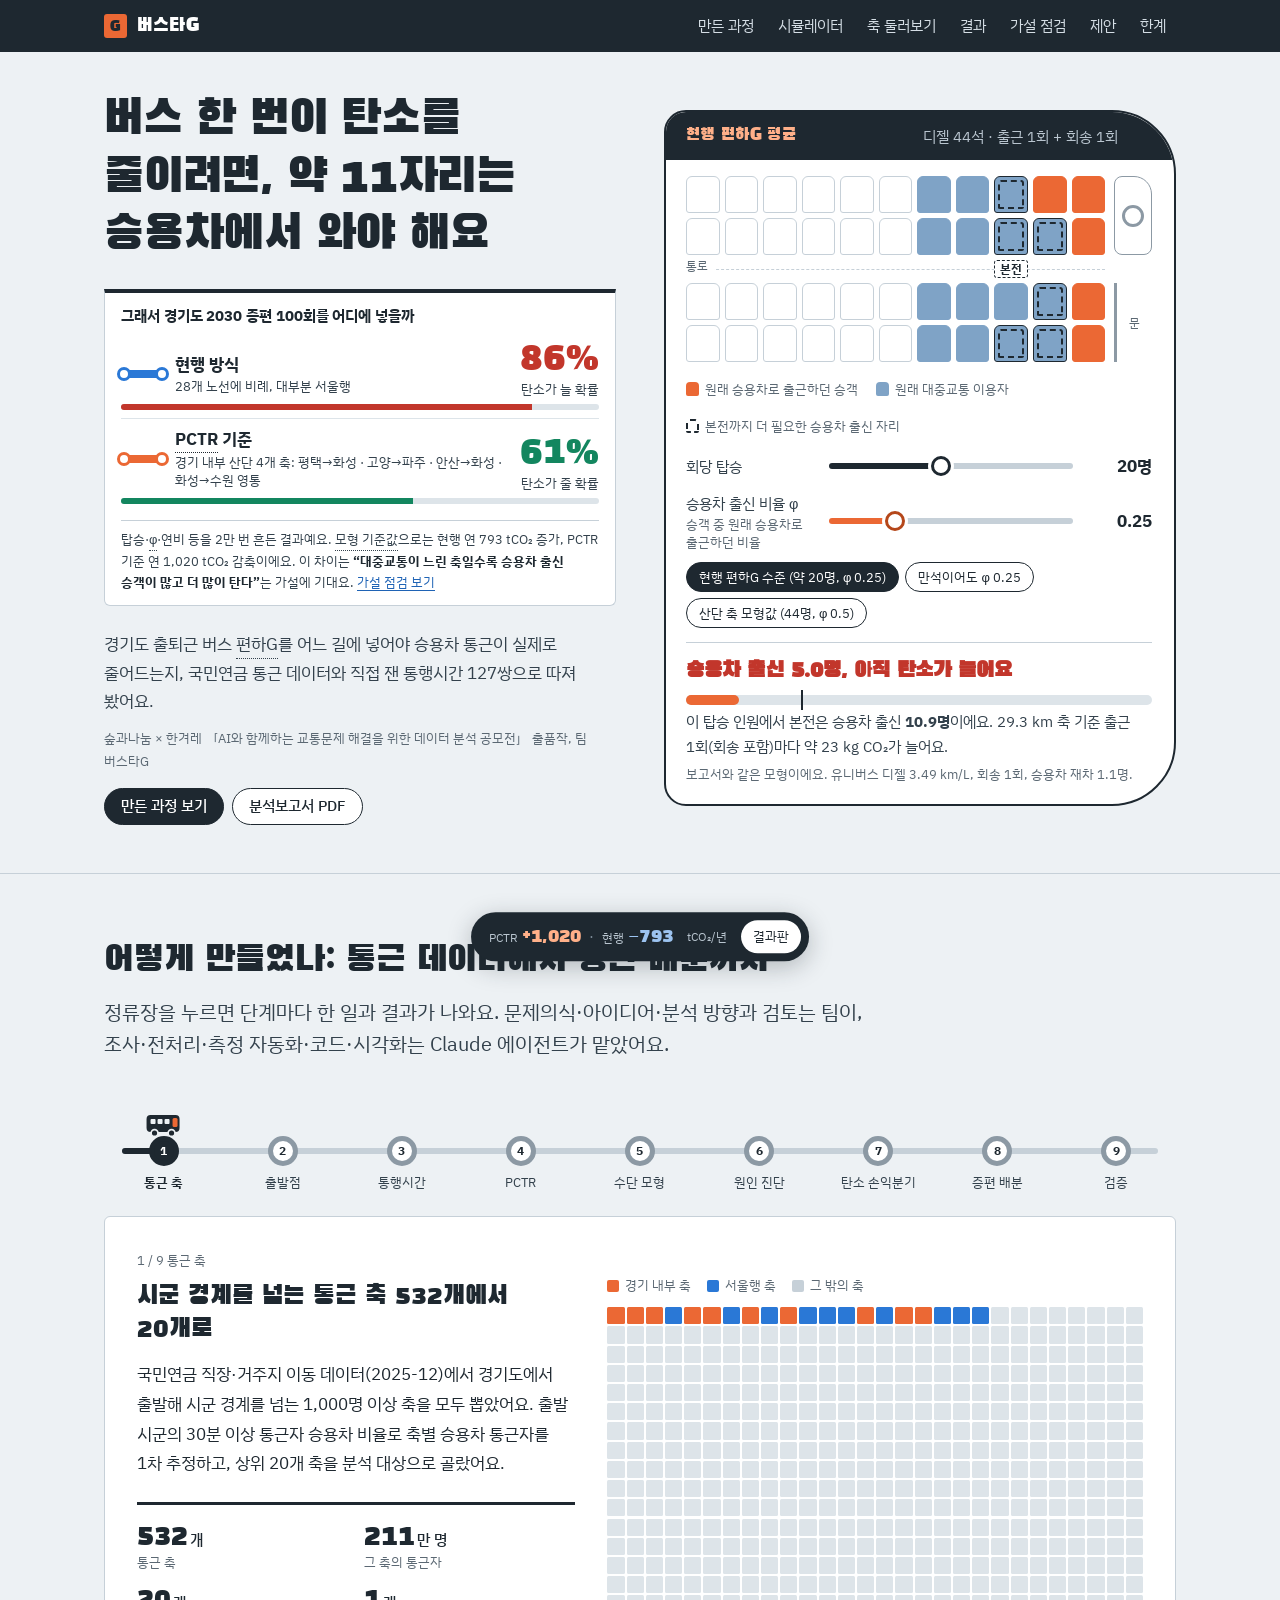
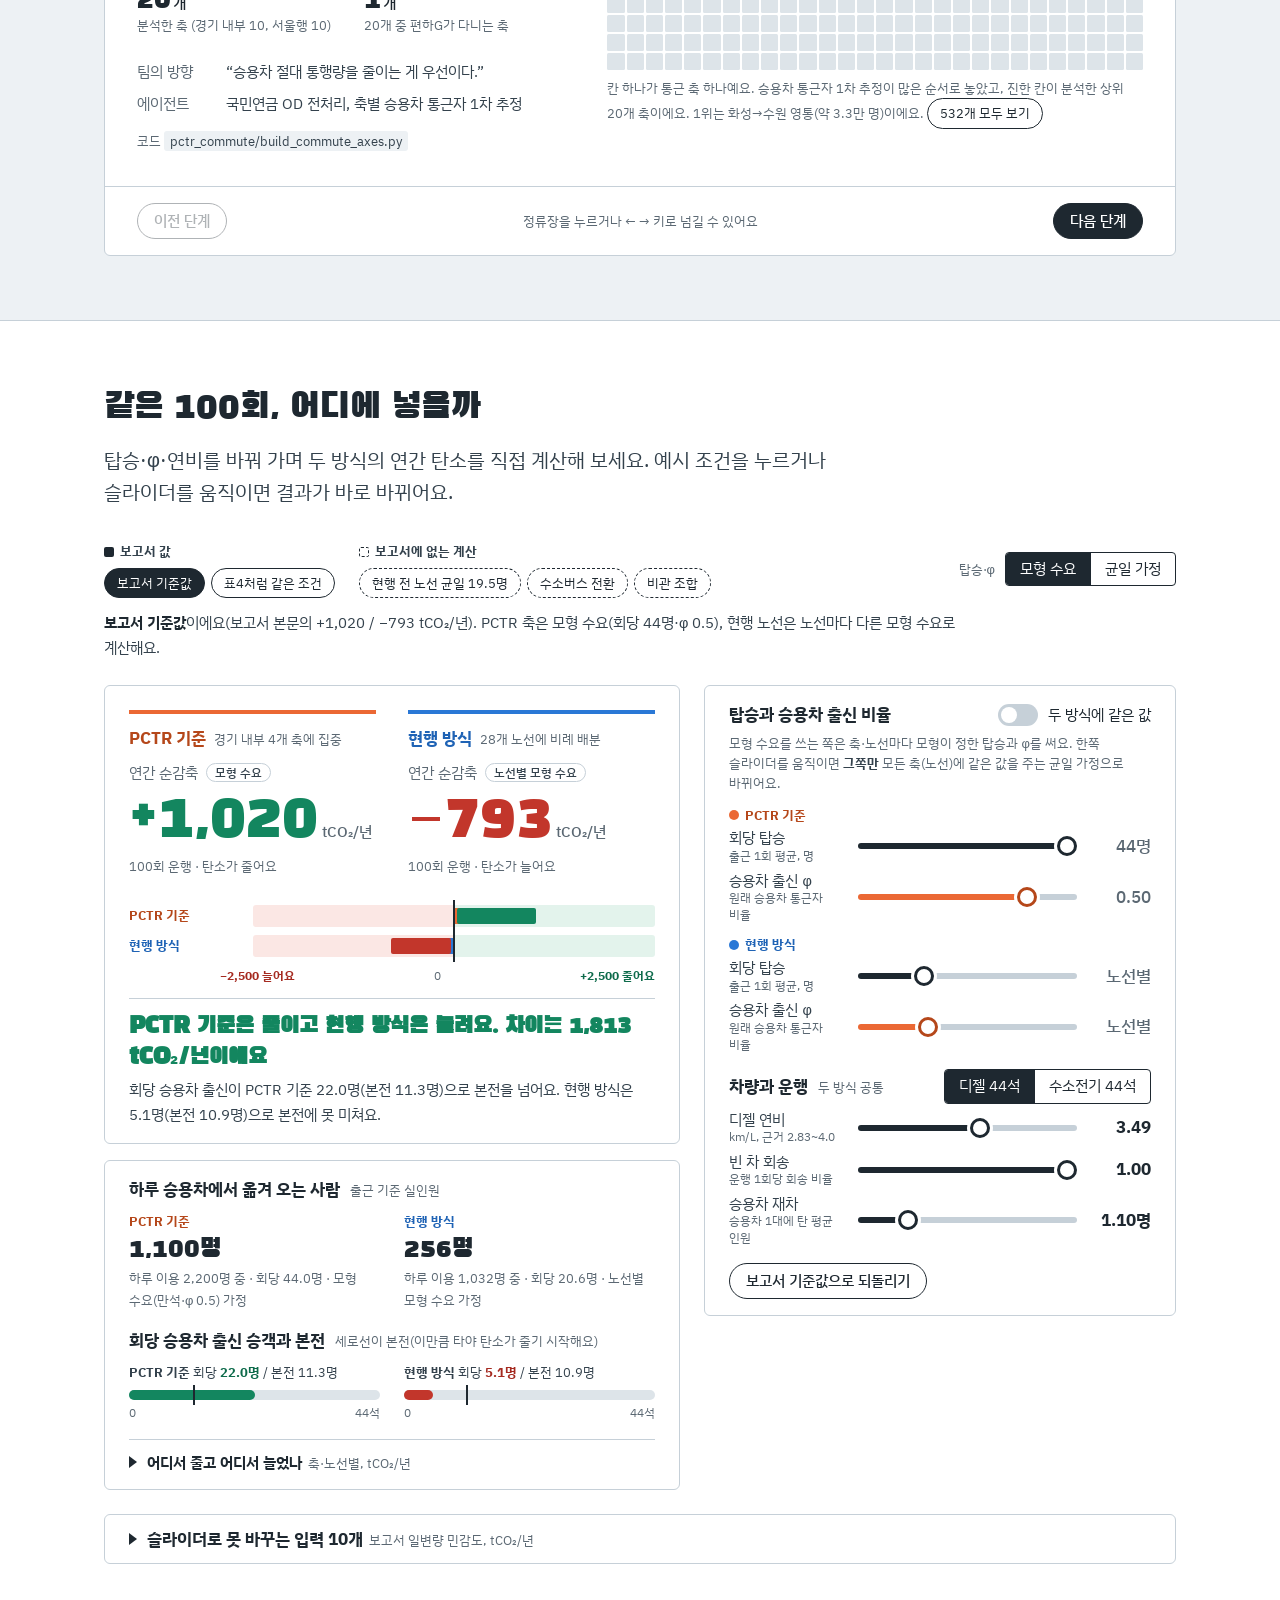
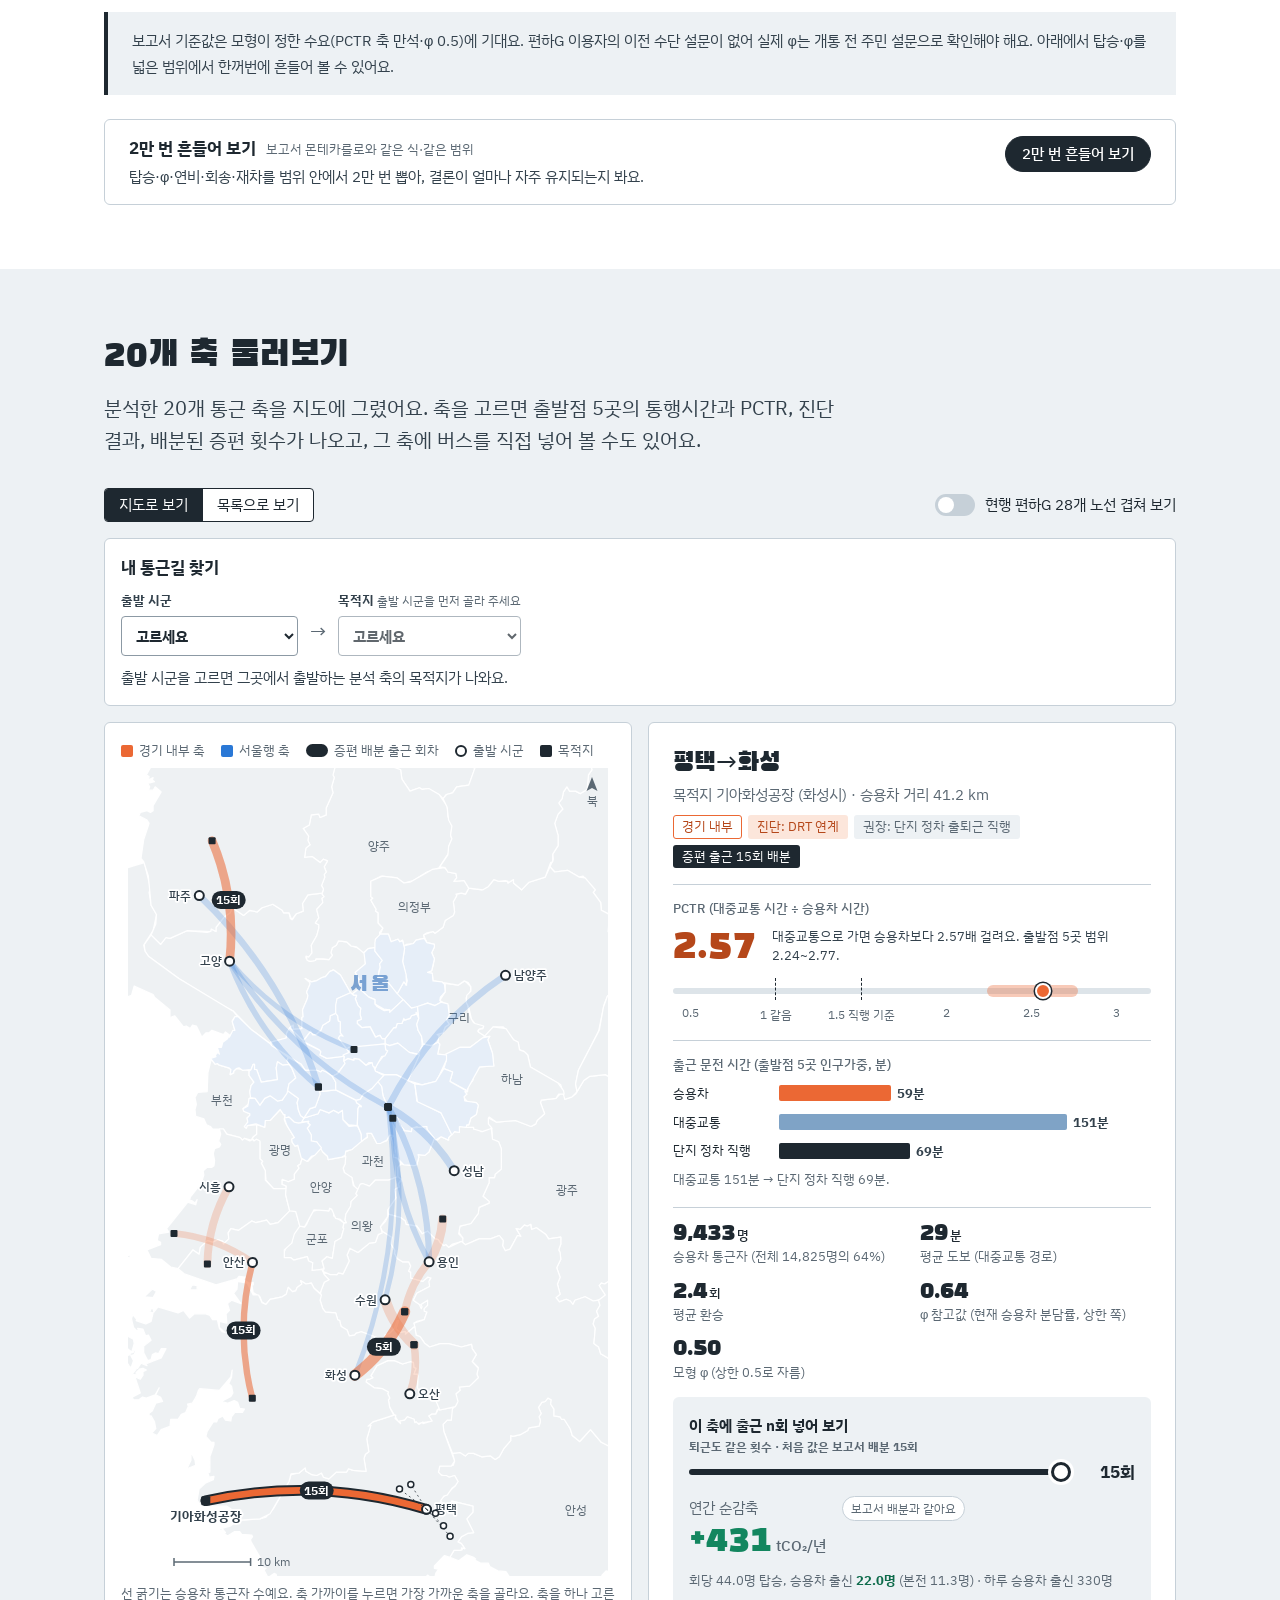
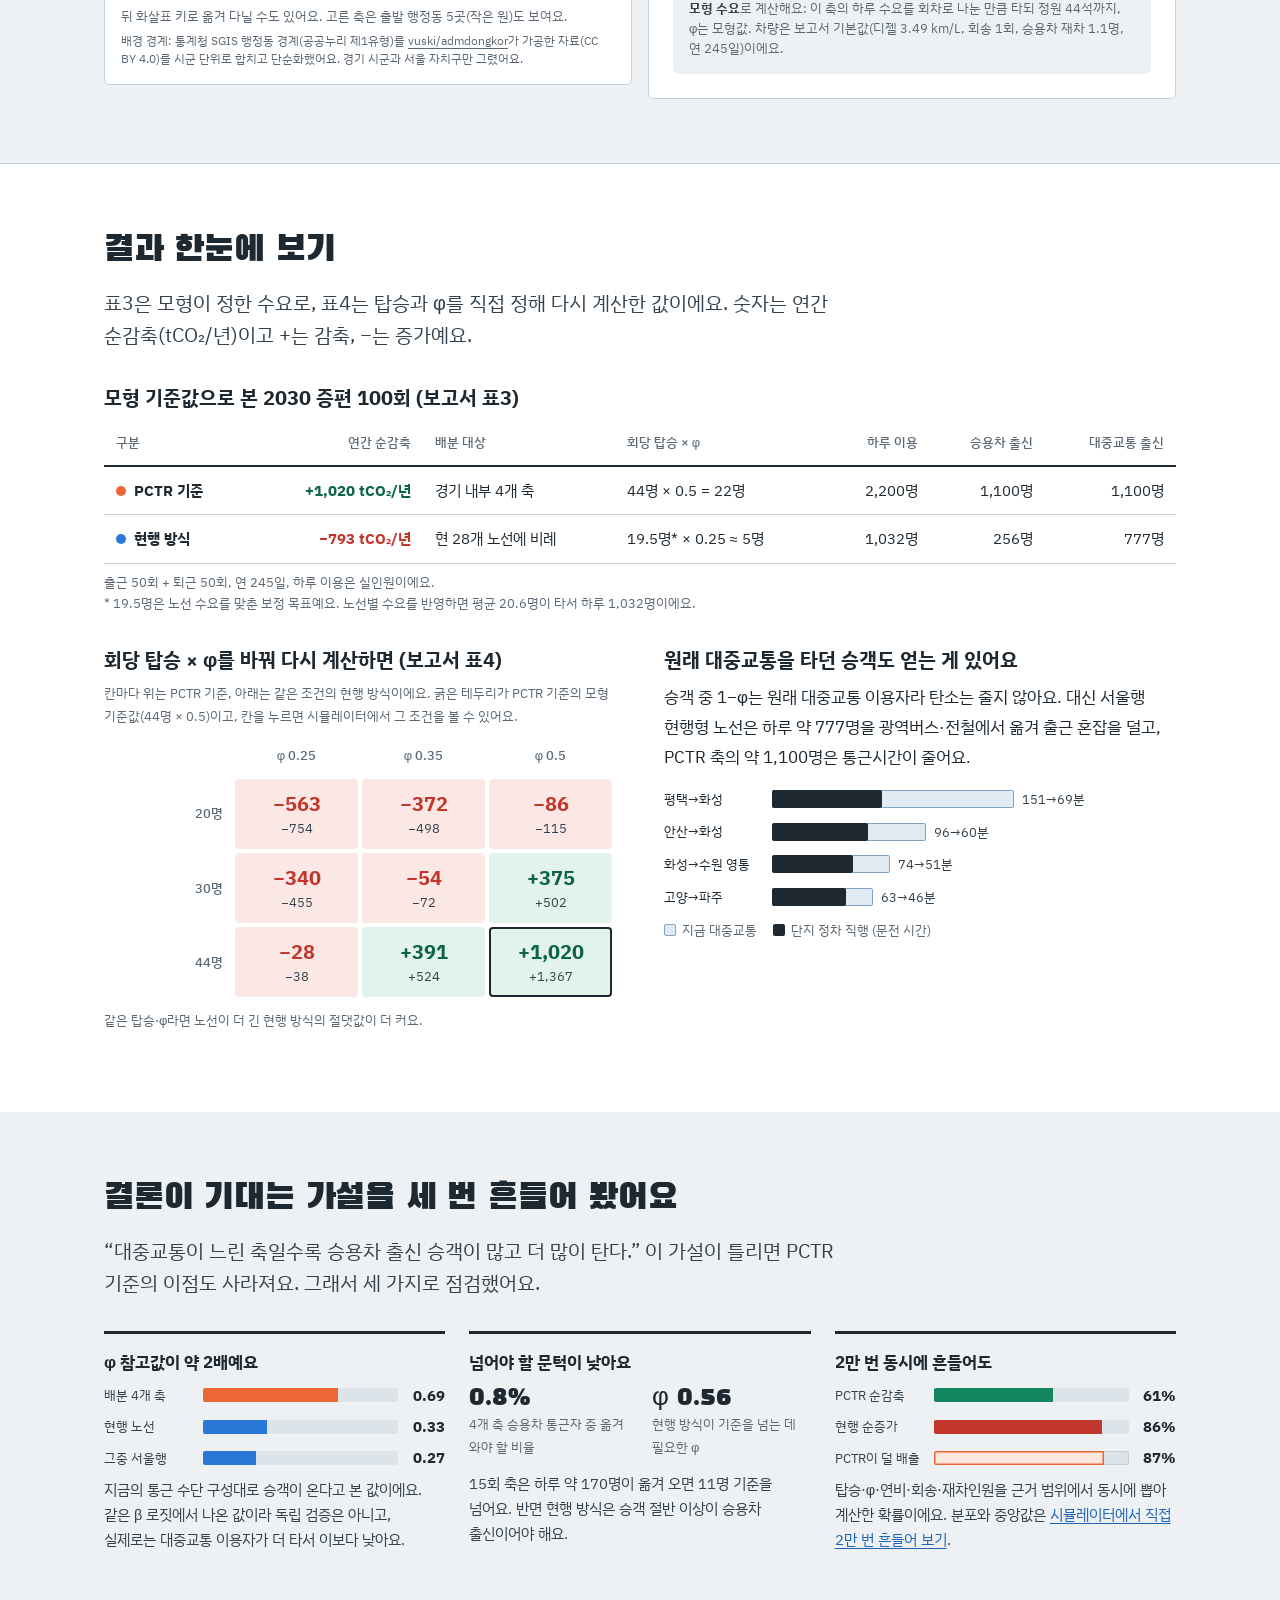
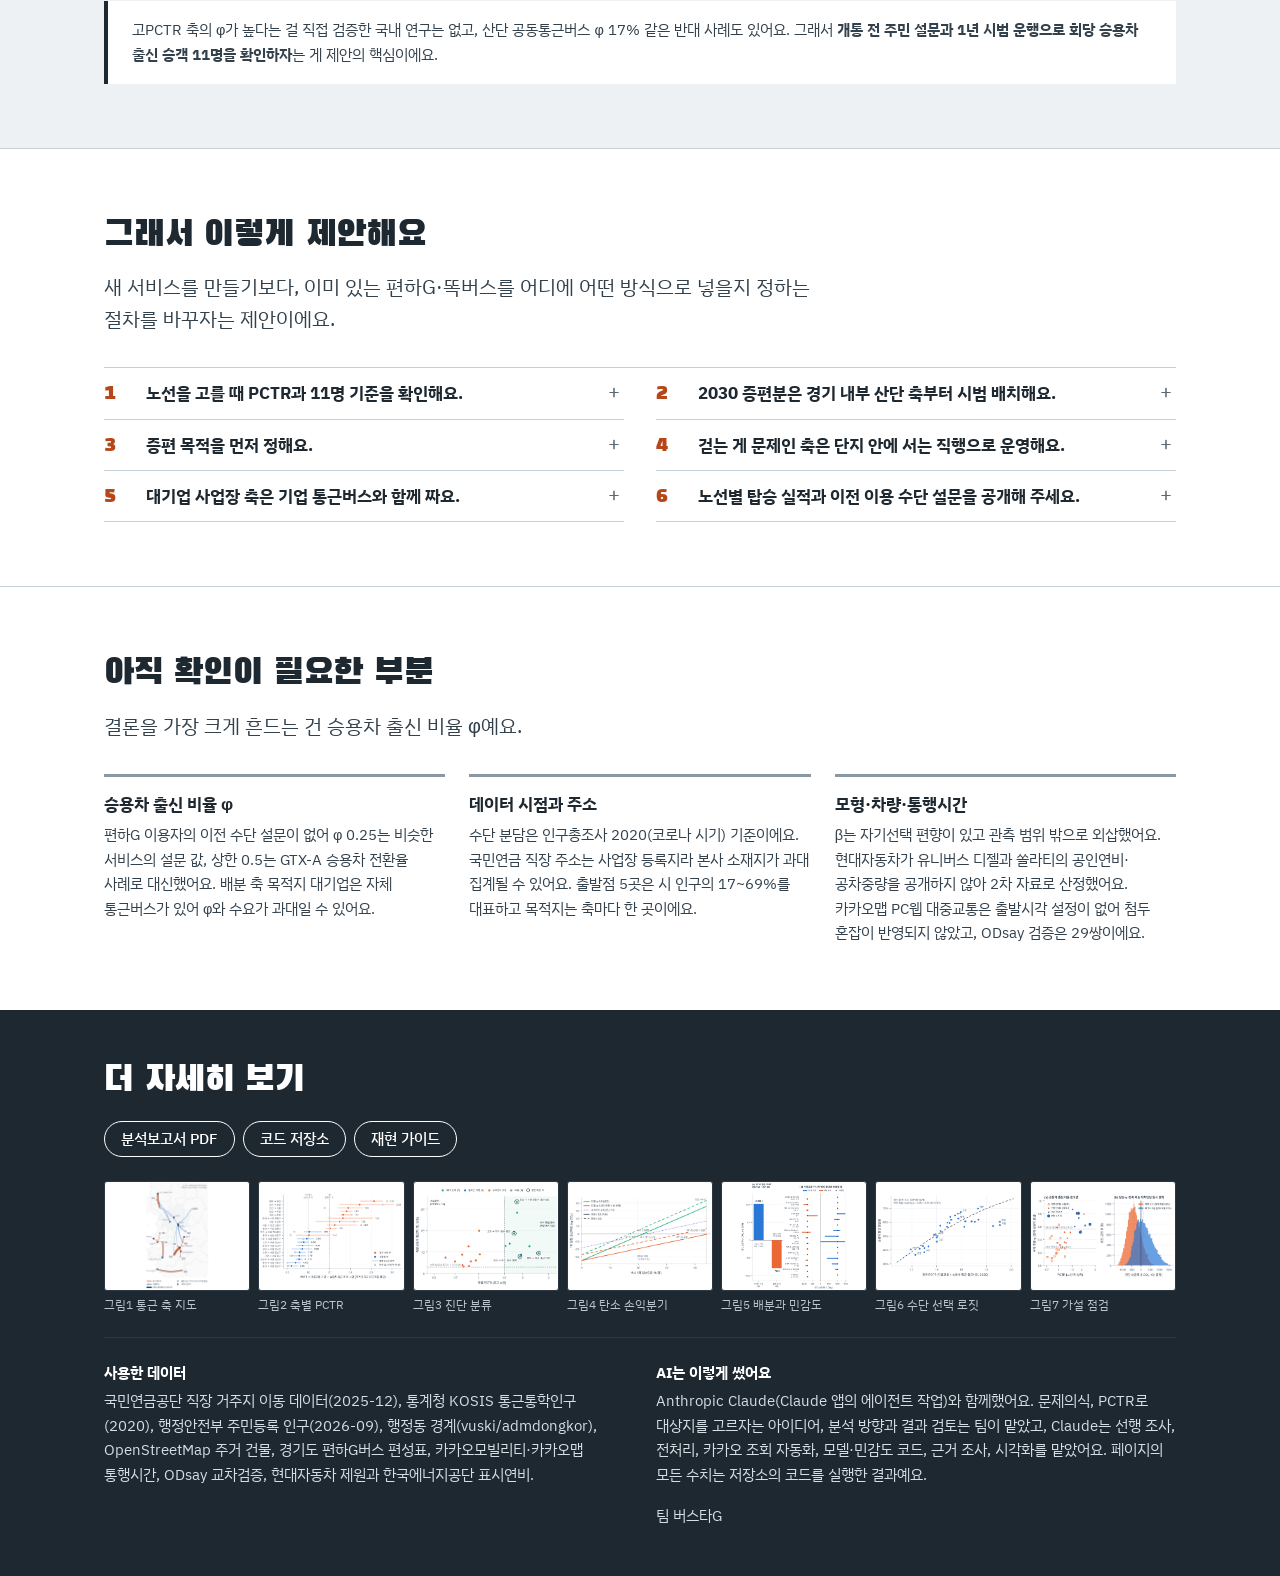
==== commit a95d3a2f: "소개 페이지 최종 검토 반영: 조사 오류, 탐색기 처음 회차 설명·찾기 상태, 문장 다듬기, 인쇄 시 그림 그리기 Co-Authored-By: Claude Opus 5.5 <nor" ====
--- a/docs/index.html
+++ b/docs/index.html
@@ -275,7 +275,7 @@
         <div class="stage-text">
           <p class="stage-count">6 / 9 원인 진단</p>
           <h3>왜 느린지에 따라 처방이 달라요</h3>
-          <p>위 조건부터 차례로 판정했어요. 승용차 통근자 3,000명 미만은 보류, PCTR 1.5 미만은 수요관리, 평균 도보 20분 이상 또는 30% 이상은 DRT 연계, 나머지는 출퇴근 직행이에요.</p>
+          <p>다음 조건을 위에서부터 차례로 판정했어요. 승용차 통근자 3,000명 미만은 보류, PCTR 1.5 미만은 수요관리, 평균 도보 20분 이상 또는 30% 이상은 DRT 연계, 나머지는 출퇴근 직행이에요.</p>
           <p>DRT 연계 축에서도 똑버스 평균 대기 14분이 도보를 줄여 얻는 이득보다 길었어요(대기 임계 7.4~11.3분). 그래서 이 축들에도 아파트 단지 안에 서는 직행버스를 권해요.</p>
           <dl class="facts">
             <div><dt>수요관리 (서울행 10개 모두)</dt><dd>11<small>개</small></dd></div>
@@ -324,7 +324,7 @@
       <article class="stage-panel" id="step-8" role="tabpanel" aria-labelledby="tab-8" tabindex="0" hidden>
         <div class="stage-text">
           <p class="stage-count">8 / 9 증편 배분</p>
-          <h3>2030 증편 100회를 탄소를 가장 많이 줄이는 축부터</h3>
+          <h3>2030 증편 100회, 탄소를 가장 많이 줄이는 축부터</h3>
           <p>도 계획의 100회는 출근 50회와 퇴근 50회예요. 출근 50회를 한 회씩, 탄소를 가장 많이 줄이는 축에 넣었고(축당 최대 15회) 퇴근은 대칭 운행으로 계산했어요. 현행 방식은 현 28개 노선에 지금 운행 비율대로 나눈 경우예요.</p>
           <p>수요는 현행 편하G 실적(2022년 연 32만 건)과 φ&nbsp;0.25에 맞춰 보정했어요.</p>
           <dl class="facts">
@@ -427,7 +427,7 @@
     <div class="split" style="margin-top:var(--s6)">
       <div>
         <h3>회당 탑승 × φ를 바꿔 다시 계산하면 (보고서 표4)</h3>
-        <p class="note" style="margin-bottom:var(--s2)">칸마다 위는 PCTR 기준, 아래는 같은 조건의 현행 방식이에요. 굵은 테두리가 모형 기준값이고, 칸을 누르면 시뮬레이터에서 그 조건을 볼 수 있어요.</p>
+        <p class="note" style="margin-bottom:var(--s2)">칸마다 위는 PCTR 기준, 아래는 같은 조건의 현행 방식이에요. 굵은 테두리가 PCTR 기준의 모형 기준값(44명 × 0.5)이고, 칸을 누르면 시뮬레이터에서 그 조건을 볼 수 있어요.</p>
         <div class="tablewrap">
           <table class="heat">
             <caption class="sr-only">회당 탑승과 φ별 연간 순감축(tCO₂/년). +는 감축, −는 증가</caption>
@@ -516,7 +516,7 @@
   <div class="wrap">
     <div class="sec-head">
       <h2 id="limits-title">아직 확인이 필요한 부분</h2>
-      <p class="sec-lede">결론의 크기를 가장 크게 흔드는 건 승용차 출신 비율 φ예요.</p>
+      <p class="sec-lede">결론을 가장 크게 흔드는 건 승용차 출신 비율 φ예요.</p>
     </div>
     <ul class="limits">
       <li><b>승용차 출신 비율 φ</b><p>편하G 이용자의 이전 수단 설문이 없어 φ 0.25는 비슷한 서비스의 설문 값, 상한 0.5는 GTX-A 승용차 전환율 사례로 대신했어요. 배분 축 목적지 대기업은 자체 통근버스가 있어 φ와 수요가 과대일 수 있어요.</p></li>
@@ -553,7 +553,7 @@
       </div>
       <div>
         <h3>AI는 이렇게 썼어요</h3>
-        <p>Anthropic Claude(Claude 앱의 에이전트 작업)와 함께했어요. 문제의식, PCTR로 대상지를 고르자는 아이디어, 분석 방향과 결과 검토는 팀이 맡았고, Claude는 선행 조사, 전처리, 카카오 조회 자동화, 모델·민감도 코드, 근거 조사, 시각화를 함께했어요. 페이지의 모든 수치는 저장소의 코드를 실행한 결과예요.</p>
+        <p>Anthropic Claude(Claude 앱의 에이전트 작업)와 함께했어요. 문제의식, PCTR로 대상지를 고르자는 아이디어, 분석 방향과 결과 검토는 팀이 맡았고, Claude는 선행 조사, 전처리, 카카오 조회 자동화, 모델·민감도 코드, 근거 조사, 시각화를 맡았어요. 페이지의 모든 수치는 저장소의 코드를 실행한 결과예요.</p>
         <p>팀 버스타G</p>
       </div>
     </div>
--- a/docs/css/site.css
+++ b/docs/css/site.css
@@ -490,7 +490,7 @@
 .gain .track span{position:absolute;left:calc(var(--b) + 8px);top:0;line-height:18px;white-space:nowrap;color:var(--ink-2);font-variant-numeric:tabular-nums}
 
 /* 제안: 한 줄 제목 + 접는 상세 */
-.props{list-style:none;margin:0;padding:0;counter-reset:row;display:grid;grid-template-columns:repeat(2,minmax(0,1fr));column-gap:var(--s6);border-top:1px solid var(--line)}
+.props{list-style:none;margin:0;padding:0;counter-reset:row;display:grid;align-items:start;grid-template-columns:repeat(2,minmax(0,1fr));column-gap:var(--s6);border-top:1px solid var(--line)}
 .props li{border-bottom:1px solid var(--line)}
 .props summary{display:grid;grid-template-columns:2em minmax(0,1fr) 20px;gap:var(--s2);align-items:start;padding:var(--s3) 0;cursor:pointer;list-style:none;line-height:1.55}
 .props summary::-webkit-details-marker{display:none}
--- a/docs/css/simulator.css
+++ b/docs/css/simulator.css
@@ -6,7 +6,6 @@
 .sim small{font-size:max(12px,.85em)}
 .sim .pos{color:var(--cut-ink)} .sim .neg{color:var(--add-ink)}
 .sim .meter-scale{font-size:12px}
-.hm-cell:focus-visible{outline:var(--focus,3px solid #1D3B66);outline-offset:2px}
 .sim h3{font-size:var(--fs-base);margin:0 0 var(--s3)}
 .sim-sub{font-size:var(--fs-xs);color:var(--muted);font-weight:400;margin-left:6px}
 
@@ -22,11 +21,15 @@
 .sim-pgroup--page .chip{border-style:dashed}
 .sim-pgroup--page .chip[aria-pressed=true]{border-style:solid}
 .sim-mode{display:flex;align-items:center;gap:10px;font-size:var(--fs-xs);color:var(--muted)}
-.sim-preset-note{font-size:var(--fs-sm);color:var(--ink-2);margin:0;min-height:3.4em;max-width:52em}
+.sim-mode-mix{font-size:12px;color:#5C4100;background:#FFF1C9;border:1px solid #8A6100;border-radius:var(--r-pill);padding:1px 9px}
+.sim-mode-mix[hidden]{display:none}
+.sim-preset-note{font-size:var(--fs-sm);color:var(--ink-2);margin:0;min-height:1.75em;max-width:60em}
 .sim-preset-note b{color:var(--asphalt)}
 
 /* 결과판 */
-.sim-board{padding:var(--s5) var(--s5) var(--s4)}
+.sim-board{padding:var(--s5) var(--s5) var(--s4);grid-area:board}
+.sim-board:focus{outline:none}
+.sim-board:focus-visible{outline:var(--focus,3px solid #1D3B66);outline-offset:2px}
 .sim-scores{display:grid;grid-template-columns:minmax(0,1fr) minmax(0,1fr);gap:var(--s4) var(--s6)}
 .sim-score{border-top:4px solid var(--c);padding-top:var(--s3);min-width:0}
 .sim-score--pctr{--c:var(--car)}
@@ -69,18 +72,24 @@
 .sim-verdict .verdict-head{font-size:clamp(19px,2.2vw,23px)}
 .sim-verdict .verdict-head.is-even{color:var(--asphalt)}
 .sim-verdict .verdict-text{max-width:56em}
-
-/* 입력과 보조 출력 */
-.sim-main{display:grid;grid-template-columns:minmax(0,5fr) minmax(0,6fr);gap:var(--s5);align-items:start}
-.sim-ctls{display:grid;gap:var(--s5)}
-.sim-group{display:grid;gap:10px}
+.sim-combo{display:flex;flex-wrap:wrap;align-items:center;gap:6px 10px;margin-top:var(--s3)}
+.sim-combo[hidden]{display:none}
+.sim-combo-name{font-size:var(--fs-xs);font-weight:700;color:var(--ink-2)}
+.sim-combo-list{display:flex;flex-wrap:wrap;gap:6px;margin:0;padding:0;list-style:none}
+.sim-combo-list li{font-size:var(--fs-xs);border:1.5px solid #8A6100;background:#FFF6DC;color:#4A3500;border-radius:var(--r-pill);padding:2px 10px;font-variant-numeric:tabular-nums}
+
+/* 결과판(왼쪽 위) · 슬라이더(오른쪽) · 보조 출력(왼쪽 아래) */
+.sim-main{display:grid;grid-template-columns:minmax(0,11fr) minmax(0,9fr);grid-template-areas:"board ctls" "aux ctls";gap:var(--s4) var(--s5);align-items:start}
+.sim-main>*{min-width:0}
+.sim-ctls{display:grid;gap:var(--s4);grid-area:ctls;padding:var(--s4) var(--s5)}
+.sim-group{display:grid;gap:6px}
 .sim-group-head{display:flex;flex-wrap:wrap;align-items:center;justify-content:space-between;gap:8px 12px}
 .sim-group-head h3{margin:0}
 .sim-who-line{font-size:var(--fs-xs);font-weight:700;margin:4px 0 -4px;display:flex;align-items:center;gap:6px}
 .sim-who-line i{width:10px;height:10px;border-radius:50%;background:var(--c)}
 .sim-who-line--pctr{--c:var(--car);color:var(--car-ink)}
 .sim-who-line--base{--c:var(--seoul);color:var(--seoul-ink)}
-.sim-ctl{grid-template-columns:8.6em minmax(0,1fr) 4.8em}
+.sim-ctl{grid-template-columns:8.2em minmax(0,1fr) 4.4em;gap:10px;line-height:1.35}
 .sim-ctl.is-model .ctl-out{color:var(--muted);font-weight:500}
 .sim-ctl[hidden],.sim-who-line[hidden]{display:none}
 .sim-hint{font-size:var(--fs-xs);color:var(--muted);margin:0;line-height:1.55}
@@ -95,9 +104,11 @@
 .sim-lock p{margin:0;font-size:var(--fs-sm);color:#4A3500;line-height:1.55}
 .sim-hint[hidden]{display:none}
 
-.sim-aux{display:grid;gap:var(--s5)}
+.sim-aux{display:grid;gap:var(--s4);grid-area:aux;padding:var(--s4) var(--s5)}
+.sim-aux[hidden]{display:none}
+.sim-aux h3{margin-bottom:var(--s2)}
 .sim-pair{display:grid;grid-template-columns:minmax(0,1fr) minmax(0,1fr);gap:var(--s4) var(--s5)}
-.sim-pair .readout-value{font-size:var(--fs-lg)}
+.sim-pair .readout-value{font-size:var(--fs-lg);line-height:1.15}
 .sim-pair .readout-label{font-weight:700;font-size:var(--fs-xs)}
 .sim-pair .is-pctr .readout-label{color:var(--car-ink)}
 .sim-pair .is-base .readout-label{color:var(--seoul-ink)}
@@ -122,30 +133,17 @@
 .contrib-head--base{--c:var(--seoul);color:var(--seoul-ink)}
 .contrib-empty{font-size:var(--fs-xs);color:var(--muted);margin:0}
 
-/* 표4 미니 히트맵 */
-.sim-more{display:grid;grid-template-columns:minmax(0,5fr) minmax(0,6fr);gap:var(--s5);align-items:start}
-.hm{display:grid;grid-template-columns:3.4em repeat(3,minmax(0,1fr));grid-template-rows:auto repeat(3,auto);gap:4px;position:relative}
-.hm-h{font-size:var(--fs-xs);color:var(--muted);text-align:center;align-self:end;padding-bottom:2px}
-.hm-h--row{text-align:right;align-self:center;padding-right:4px;white-space:nowrap}
-.hm-cell{font:inherit;display:flex;flex-direction:column;align-items:stretch;justify-content:center;gap:0;border:1.5px solid transparent;border-radius:4px;padding:0;cursor:pointer;min-height:64px;overflow:hidden;background:var(--paper);color:var(--asphalt);font-variant-numeric:tabular-nums}
-.hm-cell span{display:flex;align-items:center;justify-content:center;gap:5px;flex:1;padding:4px 2px;line-height:1.2}
-.hm-cell .hm-p{font-weight:700;font-size:var(--fs-sm)}
-.hm-cell .hm-b{font-size:var(--fs-xs)}
-.hm-cell .is-cut{background:var(--cut-tint);color:var(--cut-ink)}
-.hm-cell .is-add{background:var(--add-tint);color:var(--add-ink)}
-.hm-cell i{width:7px;height:7px;border-radius:50%;flex:none}
-.hm-cell .hm-p i{background:var(--car)}
-.hm-cell .hm-b i{background:var(--seoul)}
-.hm-cell:hover{border-color:var(--line-strong)}
-.hm-cell.is-on{border-color:var(--asphalt);box-shadow:inset 0 0 0 1px var(--asphalt)}
-.hm-plot{grid-column:2/5;grid-row:2/5;position:relative;pointer-events:none}
-.hm-dot{position:absolute;width:13px;height:13px;margin:-6.5px 0 0 -6.5px;border-radius:50%;border:2.5px solid var(--paper);box-shadow:0 0 0 1.5px var(--asphalt);left:var(--x);top:var(--y);transition:left .25s ease,top .25s ease}
-.hm-dot--pctr{background:var(--car)}
-.hm-dot--base{background:var(--seoul)}
-.hm.is-same .hm-dot--pctr{background:linear-gradient(90deg,var(--car) 50%,var(--seoul) 50%)}
-.hm.is-same .hm-dot--base{display:none}
-.hm-dot.is-model{opacity:.55}
-.hm.is-off .hm-dot{display:none}
+/* 접는 패널 */
+.sim-fold>summary{cursor:pointer;list-style:none;display:flex;flex-wrap:wrap;align-items:baseline;gap:2px 0;font-weight:700;font-size:var(--fs-base);line-height:1.45}
+.sim-fold>summary::-webkit-details-marker{display:none}
+.sim-fold>summary::before{content:"";flex:none;align-self:center;width:0;height:0;margin-right:10px;border:6px solid transparent;border-left:8px solid var(--asphalt);border-right:0;transition:transform .2s}
+.sim-fold[open]>summary::before{transform:rotate(90deg)}
+.sim-fold>summary:focus-visible{outline:var(--focus,3px solid #1D3B66);outline-offset:3px;border-radius:3px}
+.sim-fold.panel{padding:var(--s3) var(--s5)}
+.sim-fold-body{padding:var(--s3) 0 var(--s2)}
+.sim-fold--in{border-top:1px solid var(--line);padding-top:var(--s3)}
+.sim-fold--in>summary{font-size:var(--fs-sm)}
+@media (prefers-reduced-motion:reduce){.sim-fold>summary::before{transition:none}}
 
 /* 슬라이더로 못 바꾸는 입력 */
 .tor{display:grid;gap:10px;margin:0;padding:0;list-style:none;position:relative}
@@ -170,7 +168,11 @@
 .sim-limit{font-size:var(--fs-sm)}
 
 /* 2만 번 흔들어 보기 */
-.sim-mc{display:grid;gap:var(--s4)}
+.sim-mc{display:grid;gap:var(--s3);padding:var(--s4) var(--s5)}
+.sim-mc h3{margin-bottom:4px}
+.mc-open{display:grid;gap:var(--s4)}
+.mc-open[hidden]{display:none}
+.mc-ranges{font-size:var(--fs-xs);color:var(--muted);margin:0;line-height:1.55}
 .mc-top{display:flex;flex-wrap:wrap;justify-content:space-between;align-items:flex-start;gap:var(--s3) var(--s5)}
 .mc-top > div:first-child{flex:1 1 30em;min-width:0}
 .mc-lede{font-size:var(--fs-sm);color:var(--ink-2);margin:0;max-width:52em;line-height:1.6}
@@ -184,10 +186,7 @@
 .mc-stat-label{font-size:var(--fs-xs);color:var(--ink-2);font-weight:700}
 .mc-stat-row{display:flex;flex-wrap:wrap;align-items:baseline;gap:2px 14px}
 .mc-stat-v{font-family:var(--display);font-weight:400;font-size:clamp(28px,3vw,36px);line-height:1.1;font-variant-numeric:tabular-nums;color:var(--asphalt);min-width:3.3em}
-.mc-stat-rep{font-size:var(--fs-xs);color:var(--muted);display:flex;flex-direction:column;line-height:1.35}
-.mc-stat-rep b{color:var(--asphalt);font-size:var(--fs-sm)}
-.mc-stat-rep small{font-size:12px}
-.mc-stat-diff{font-size:12px;color:var(--muted);font-variant-numeric:tabular-nums;min-height:1.3em}
+.mc-stat-rep{font-size:var(--fs-sm);color:var(--muted)}
 .mc-progress{height:4px;background:var(--line-soft);border-radius:2px;overflow:hidden}
 .mc-progress i{display:block;height:100%;width:0;background:var(--asphalt)}
 .mc-count{font-size:var(--fs-xs);color:var(--muted);margin:0;font-variant-numeric:tabular-nums}
@@ -216,10 +215,12 @@
 .sim-dock .d-p{color:#FFB089}
 .sim-dock .d-b{color:#9CC3F0}
 .sim-dock small{color:#B9C5CF;font-size:12px}
+.sim-dock .d-sep{color:#7F8E9A;margin:0 -6px}
 .sim-dock button{font:inherit;font-size:var(--fs-xs);color:var(--asphalt);background:#fff;border:0;border-radius:var(--r-pill);padding:5px 12px;cursor:pointer}
 
 @media (max-width:1000px){
-  .sim-main,.sim-more,.mc-body{grid-template-columns:1fr}
+  .sim-main{grid-template-columns:minmax(0,1fr);grid-template-areas:"board" "ctls" "aux"}
+  .mc-body{grid-template-columns:minmax(0,1fr)}
 }
 @media (max-width:620px){
   .sim-board{padding:var(--s4)}
@@ -238,13 +239,10 @@
   .mc-h-name{padding:0}
   .mc-plot{height:80px}
   .sim-dock{gap:10px;padding-left:14px}
-  .sim-dock small{display:none}
+  .sim-dock .d-unit{display:none}
+  .sim-dock b{font-size:17px}
 }
 @media (max-width:480px){
   .sim-ctl{grid-template-columns:minmax(0,1fr) 4.8em}
-  .hm{grid-template-columns:2.8em repeat(3,minmax(0,1fr))}
-  .hm-cell .hm-p{font-size:13px}
   .sim-pgroup{width:100%}
-  .hm-cell .hm-b{font-size:12px}
-  .hm-cell i{display:none}
 }
--- a/docs/css/explorer.css
+++ b/docs/css/explorer.css
@@ -5,7 +5,8 @@
 .ex small{font-size:max(12px,.85em)}
 .ex-bar{display:flex;flex-wrap:wrap;align-items:center;justify-content:space-between;gap:var(--s3) var(--s5)}
 .ex-bar .switch{font-size:var(--fs-sm)}
-.ex-grid{display:grid;grid-template-columns:minmax(0,23fr) minmax(0,27fr);gap:var(--s4);align-items:start}
+.ex-grid{display:grid;grid-template-columns:minmax(0,1fr) minmax(0,1fr);gap:var(--s4);align-items:start}
+.ex-grid>*{min-width:0}
 .ex.is-list .ex-grid{grid-template-columns:minmax(0,3fr) minmax(0,2fr)}
 .ex-view{padding:var(--s4)}
 .ex-view[hidden]{display:none}
@@ -14,7 +15,12 @@
 .sw--pill{width:22px;height:13px;border-radius:7px;background:var(--asphalt)}
 
 /* 지도 */
-.ex-map svg{display:block;width:100%;height:auto;font-family:var(--body);overflow:visible}
+.ex-svgbox{position:relative;max-width:480px;margin:0 auto}
+.ex-map svg{display:block;width:100%;height:auto;font-family:var(--body);overflow:hidden;cursor:default;touch-action:manipulation}
+.ex-map svg.is-hot{cursor:pointer}
+.ex-tip{position:absolute;z-index:2;pointer-events:none;background:var(--asphalt);color:#fff;font-size:12.5px;line-height:1.4;padding:4px 9px;border-radius:4px;white-space:nowrap;box-shadow:0 2px 8px rgba(30,40,48,.25)}
+.ex-tip[hidden]{display:none}
+.ex-tip b{font-weight:700}
 .ex-map text{font-size:12.5px;fill:var(--ink-2)}
 .ex-map .city{font-size:12px;font-weight:500;fill:var(--ink-2);paint-order:stroke;stroke:var(--paper);stroke-width:3.5px;stroke-linejoin:round}
 .ex-map .seoul-zone{fill:var(--seoul-tint);opacity:.7}
@@ -29,14 +35,13 @@
 .ex-map .seoul-label{font-family:var(--display);font-size:22px;fill:var(--seoul-ink);opacity:.55;letter-spacing:.1em}
 .ex-map .scalebar{stroke:var(--muted);stroke-width:1.5}
 .ex-map .scale-t{font-size:12px;fill:var(--muted)}
-.ex-axis{cursor:pointer;outline:none}
+.ex-axis{outline:none;pointer-events:none}
 .ex-axis .ln{fill:none;stroke-linecap:round;opacity:.42;transition:opacity .2s}
 .ex-axis.is-alloc .ln{opacity:.95}
-.ex-axis .hit{fill:none;stroke:transparent;stroke-width:16px;stroke-linecap:round;vector-effect:non-scaling-stroke}
-@media (max-width:620px),(pointer:coarse){.ex-axis .hit{stroke-width:28px}}
 .ex-axis.g .ln{stroke:var(--car)}
 .ex-axis.s .ln{stroke:var(--seoul)}
-.ex-axis:hover .ln{opacity:1}
+.ex-hov{fill:none;stroke-linecap:round;opacity:.95}
+.ex-hov.g{stroke:var(--car)} .ex-hov.s{stroke:var(--seoul)}
 .ex-map.has-sel .ex-axis:not(.is-sel) .ln{opacity:.22}
 .ex-map.has-sel .ex-axis.is-alloc:not(.is-sel) .ln{opacity:.55}
 .ex-sel-case{fill:none;stroke:var(--asphalt);stroke-linecap:round}
@@ -55,6 +60,23 @@
 .ex-routes .rt-o{fill:var(--paper);stroke:var(--seoul-ink);stroke-width:1.5}
 .ex-routes[hidden]{display:none}
 .ex-hint{font-size:var(--fs-xs);color:var(--muted);margin:6px 0 0}
+.ex-hint[hidden]{display:none}
+
+/* 좁은 화면: 지도 아래 한 줄 요약과 축 칩 */
+.ex-strip,.ex-chips{display:none}
+.ex-strip{flex-wrap:wrap;align-items:center;gap:4px 10px;margin-top:8px;padding:8px 10px;background:var(--panel);border-radius:var(--r-ctl);font-size:var(--fs-xs);color:var(--ink-2);font-variant-numeric:tabular-nums;line-height:1.4}
+.ex-strip b{color:var(--asphalt)}
+.ex-strip .pos{color:var(--cut-ink)} .ex-strip .neg{color:var(--add-ink)}
+.ex-strip-name{display:inline-flex;align-items:center;gap:6px;font-weight:700;color:var(--asphalt);font-size:var(--fs-sm)}
+.ex-strip-name i{width:10px;height:10px;border-radius:50%;background:var(--c)}
+.ex-strip-go{margin-left:auto}
+.ex-chips{gap:6px;overflow-x:auto;overscroll-behavior-x:contain;padding:8px 2px 6px;margin-top:4px;scrollbar-width:thin}
+.ex-chip{flex:none;font:inherit;font-size:var(--fs-xs);line-height:1.3;display:inline-flex;align-items:center;gap:6px;border:1.5px solid var(--line-strong);background:var(--paper);color:var(--asphalt);border-radius:var(--r-pill);padding:6px 11px;cursor:pointer;white-space:nowrap;min-height:34px}
+.ex-chip i{width:9px;height:9px;border-radius:50%;background:var(--c)}
+.ex-chip b{font-weight:700;font-size:12px}
+.ex-chip[aria-pressed=true]{background:var(--asphalt);border-color:var(--asphalt);color:#fff}
+.ex-detail:focus{outline:none}
+.ex-detail:focus-visible{outline:var(--focus,3px solid #1D3B66);outline-offset:2px}
 
 /* 내 통근길 찾기 */
 .ex-find{padding:var(--s4);display:grid;gap:10px}
@@ -116,11 +138,13 @@
 .ex-try .ctl .ctl-label{grid-column:1/-1;font-weight:700;color:var(--asphalt)}
 .ex-try-out{display:flex;flex-wrap:wrap;align-items:baseline;gap:4px 16px}
 .ex-try-out .readout-value{font-size:var(--fs-xl)}
+.ex-try-rep{font-size:12px;color:var(--muted);border:1px solid var(--line);border-radius:var(--r-pill);padding:1px 8px;background:var(--paper)}
 .ex-try p{margin:0;font-size:var(--fs-xs);color:var(--muted);line-height:1.55}
 .ex-try p b{color:var(--ink-2)}
 
 @media (max-width:860px){
-  .ex-grid,.ex.is-list .ex-grid{grid-template-columns:1fr}
+  .ex-grid,.ex.is-list .ex-grid{grid-template-columns:minmax(0,1fr)}
+  .ex-strip,.ex-chips{display:flex}
 }
 @media (max-width:480px){
   .ex-view{padding:var(--s3)}
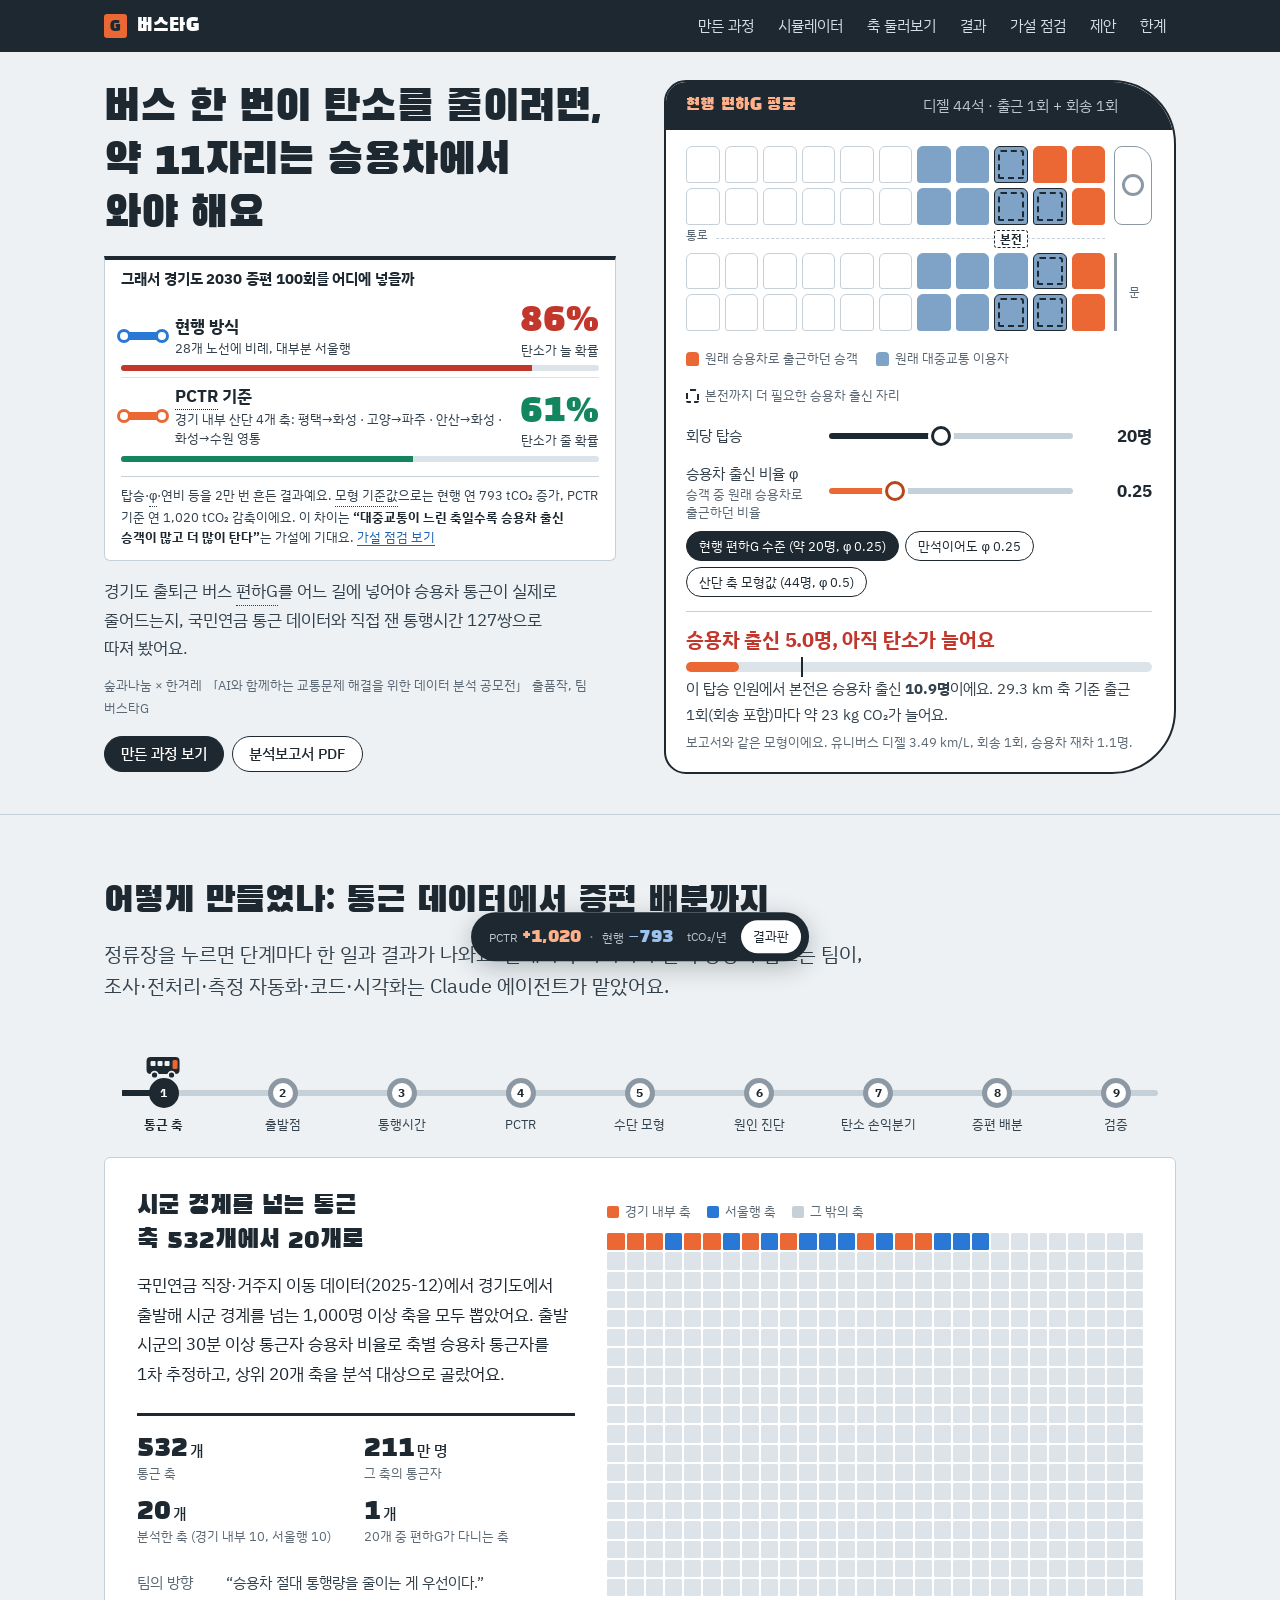
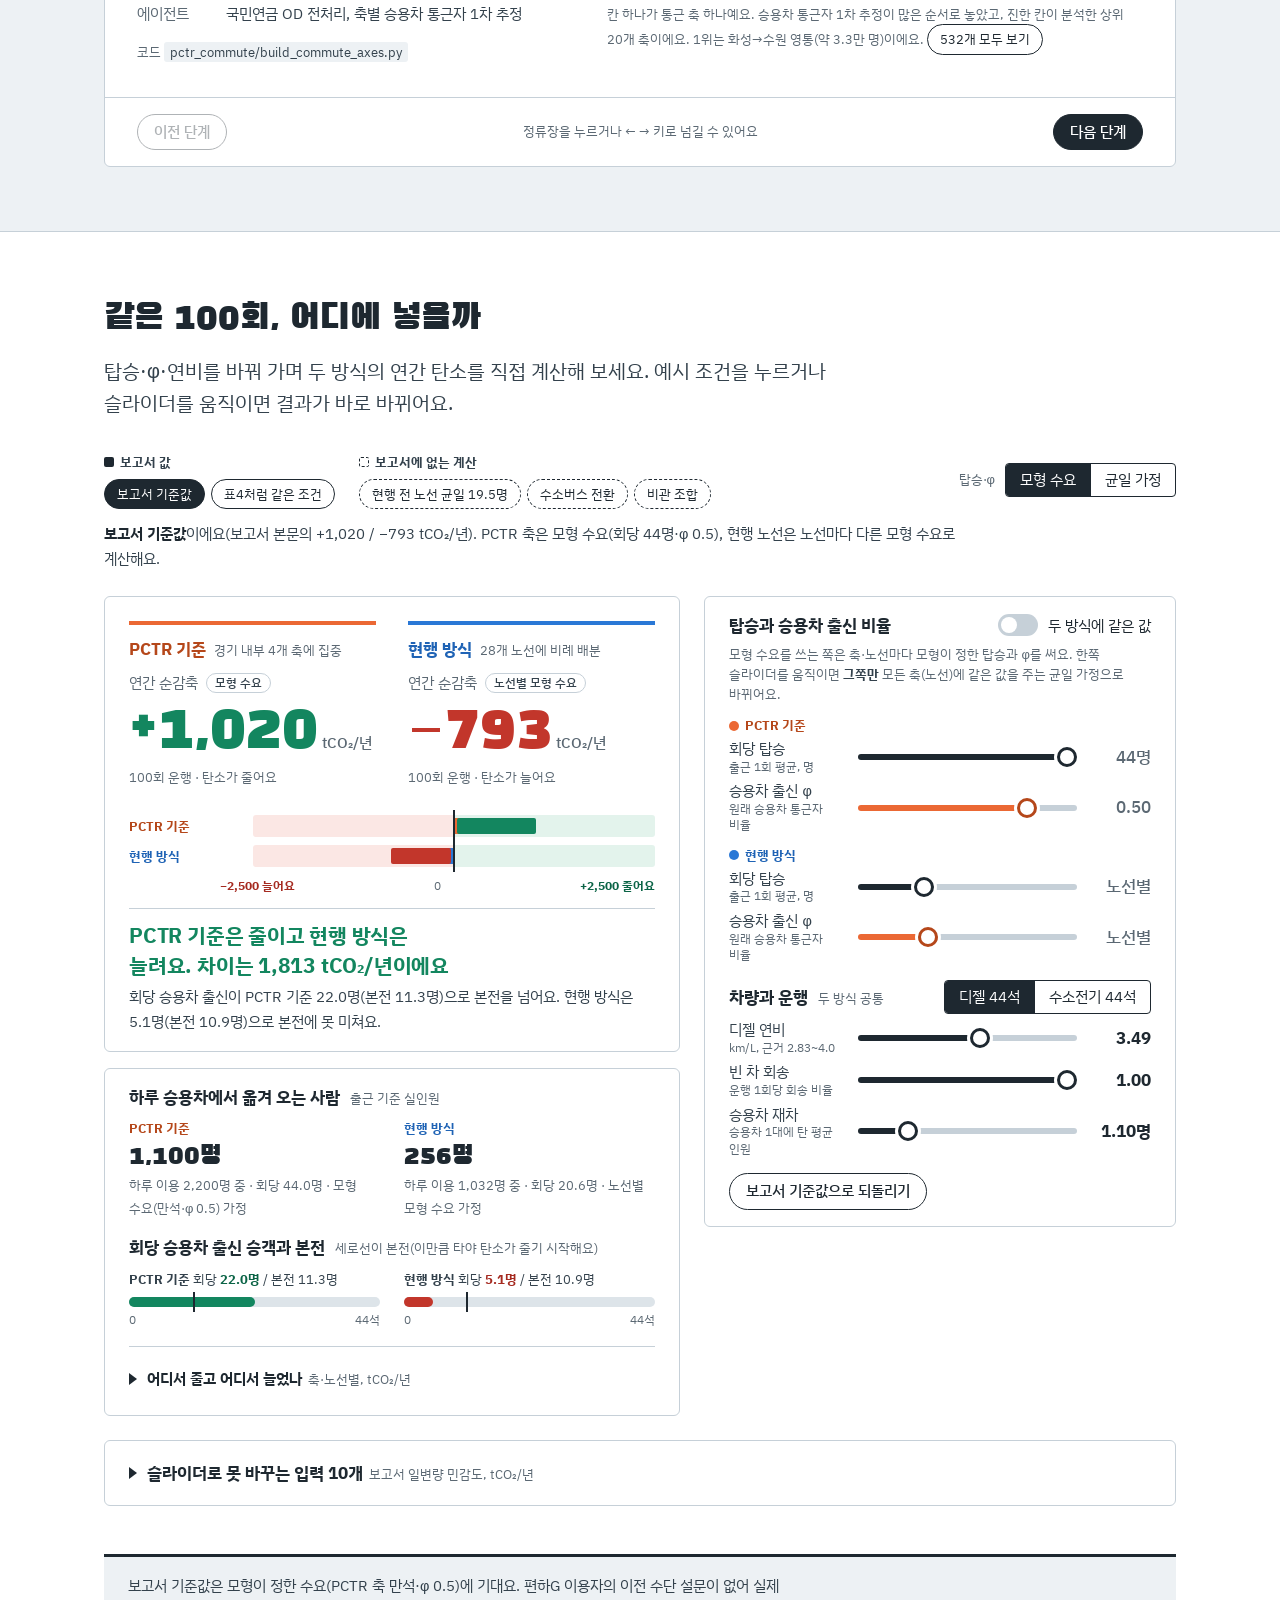
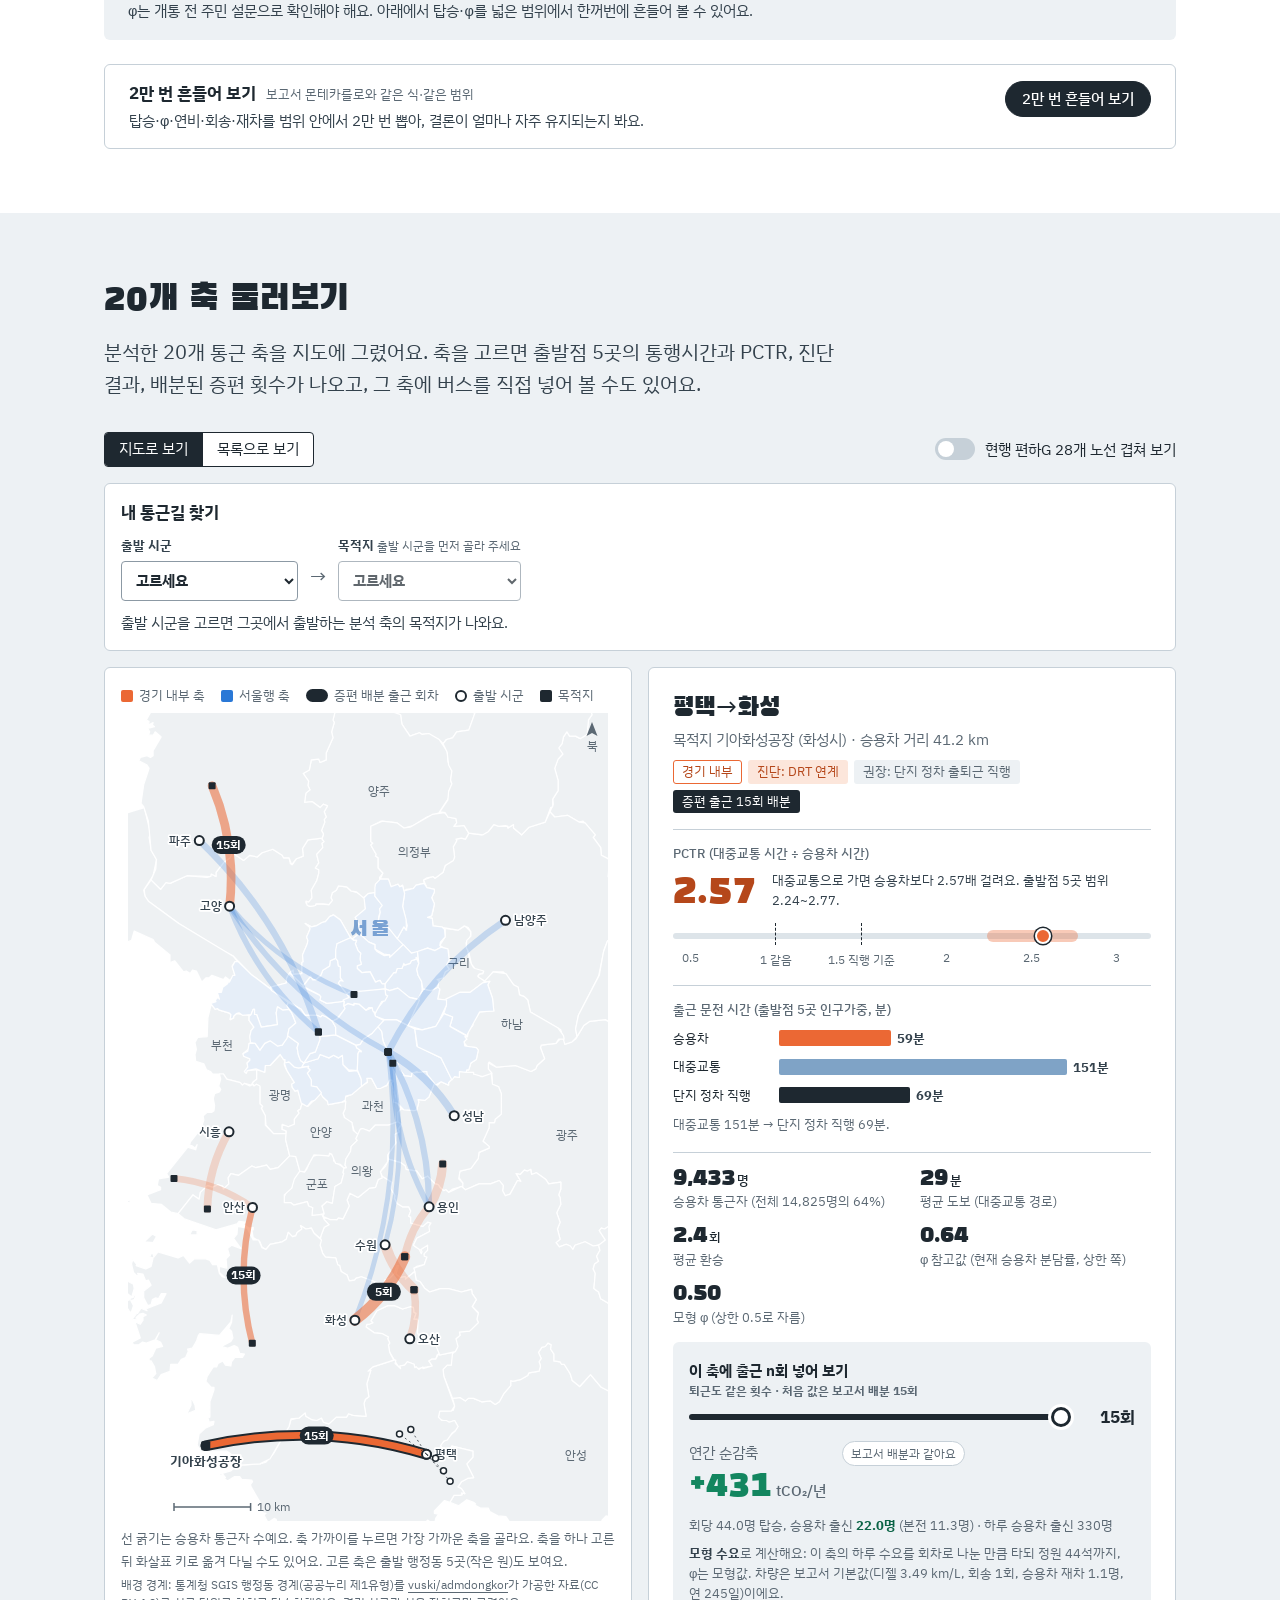
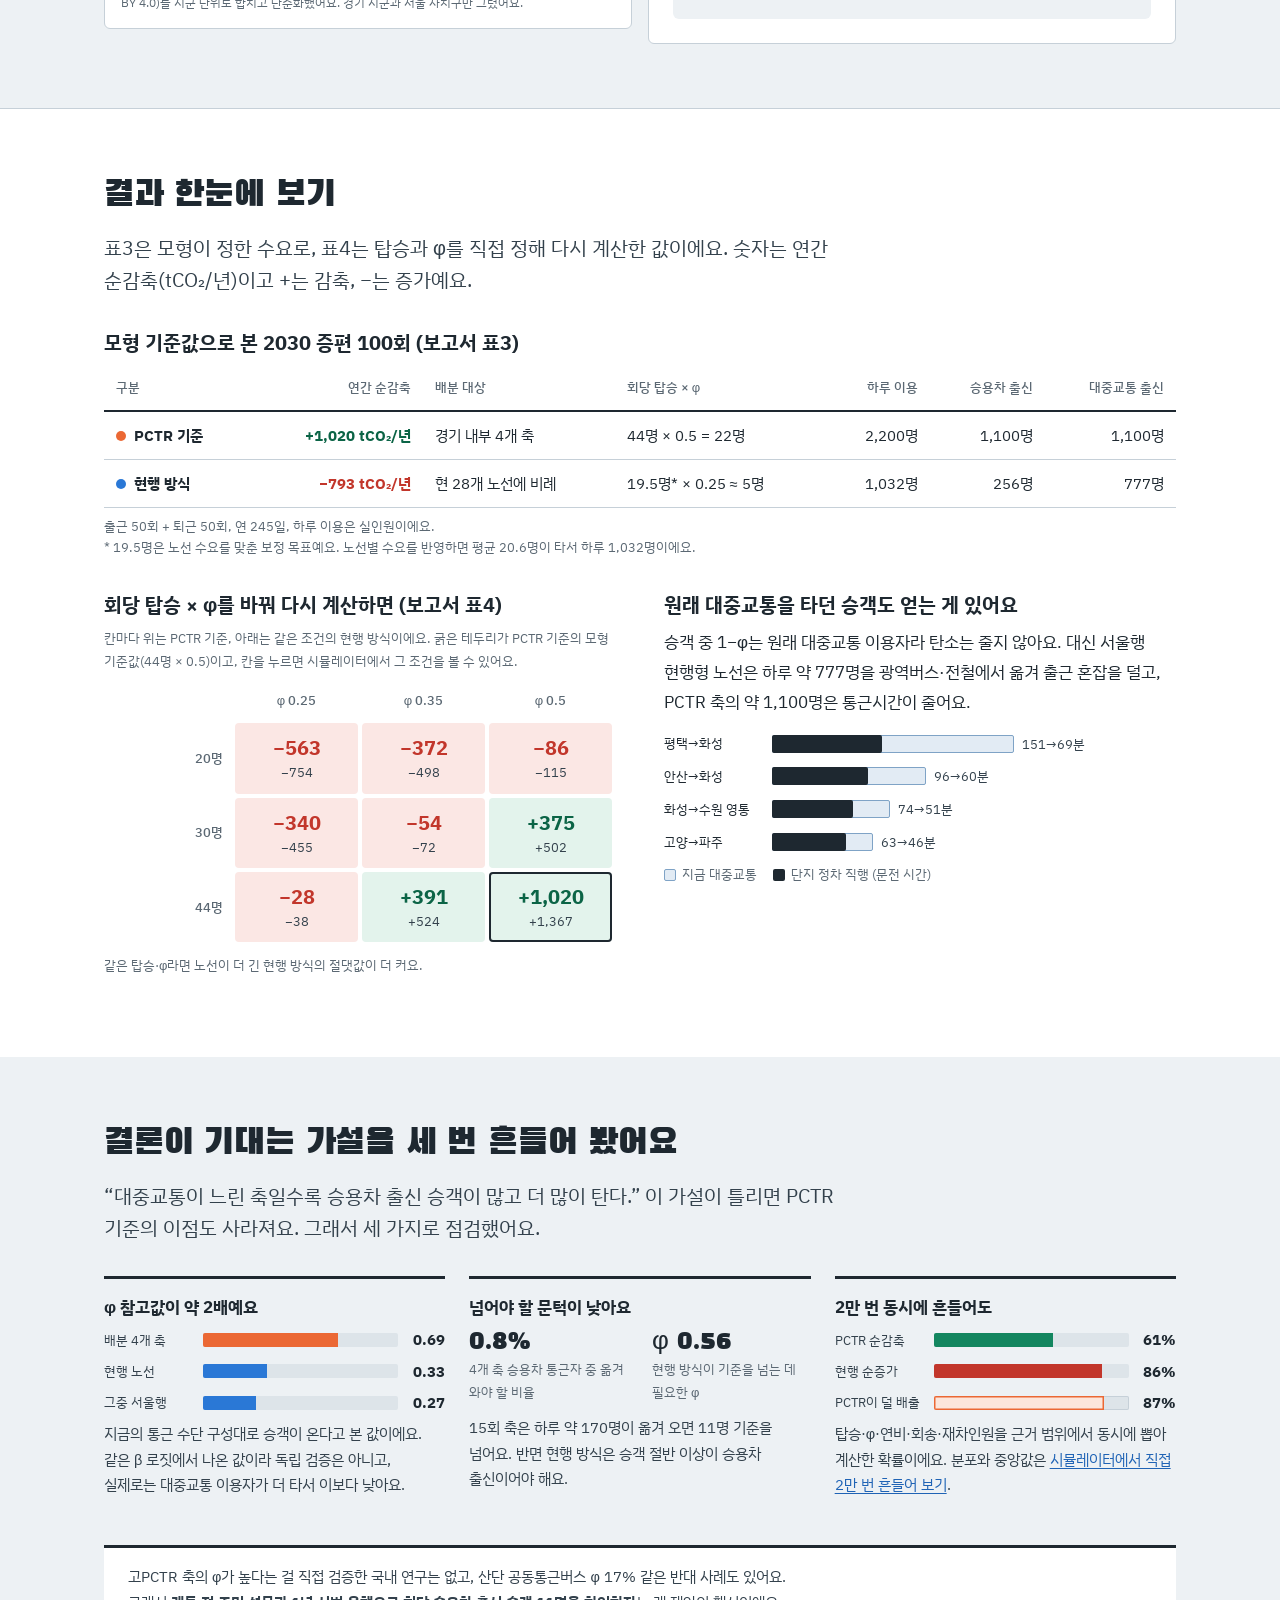
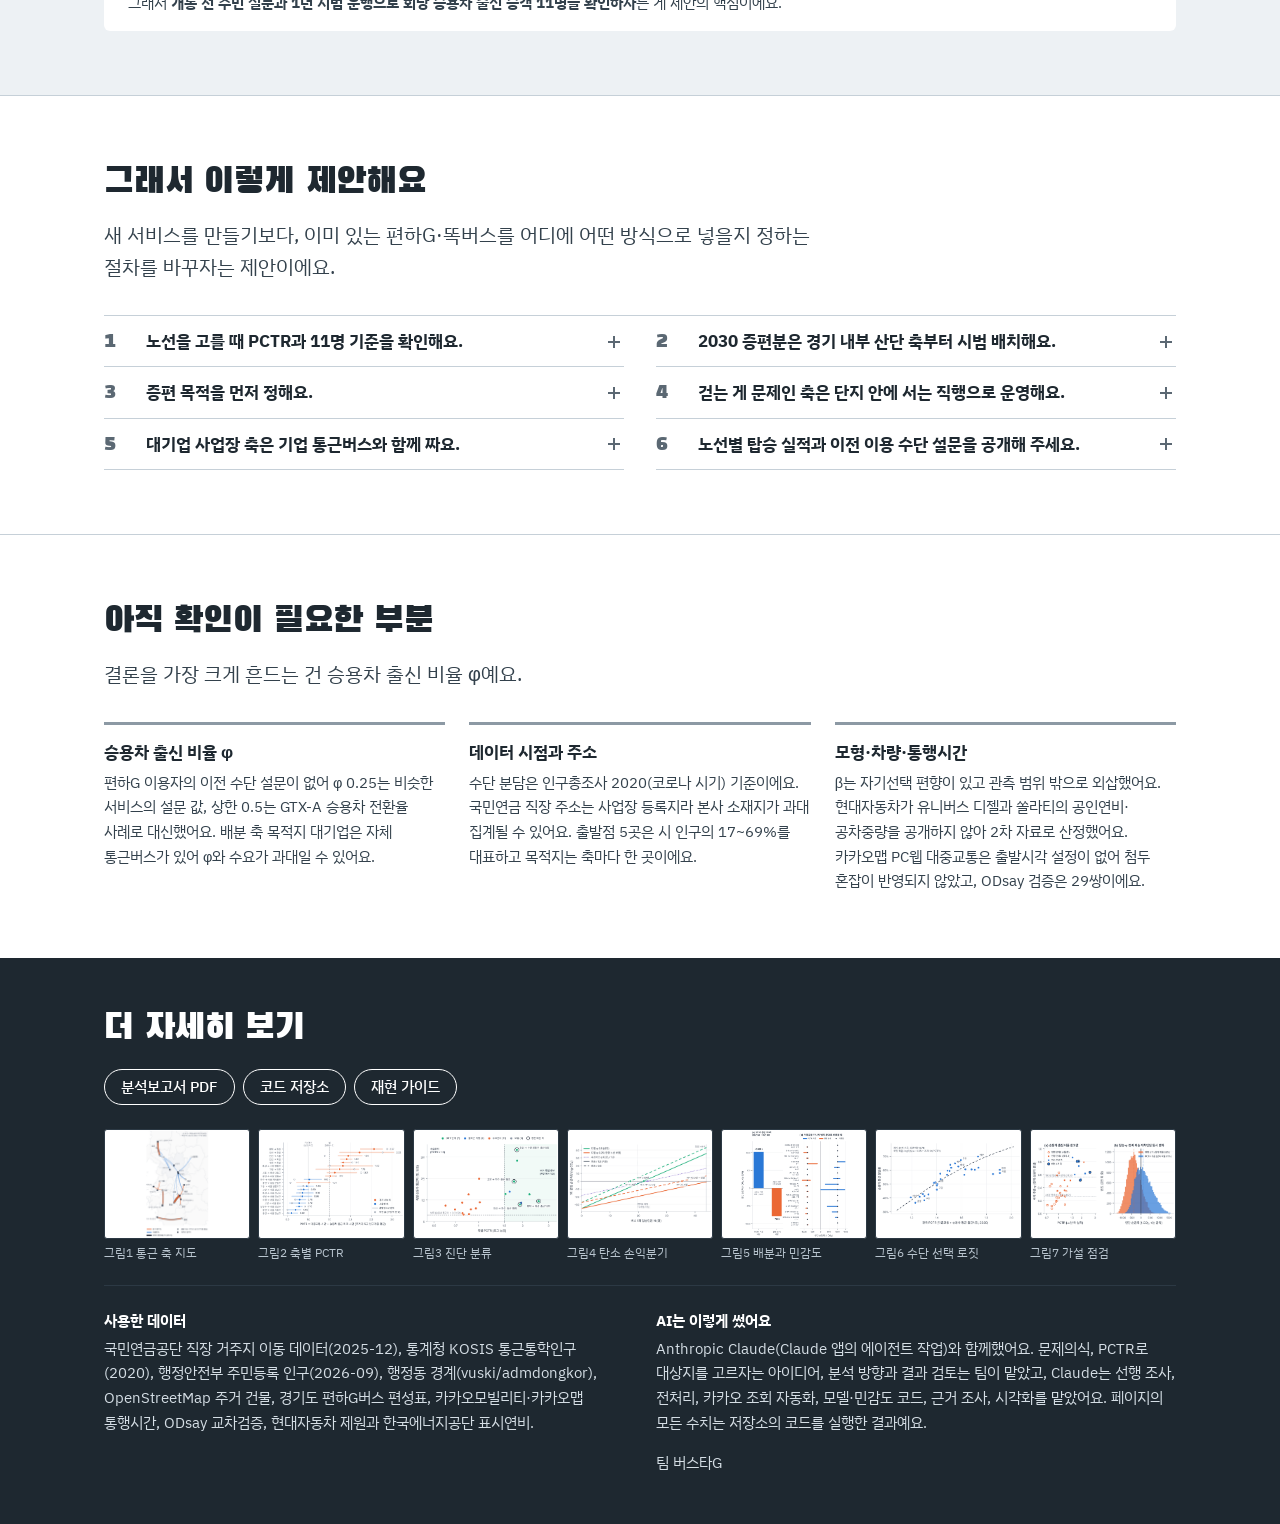
==== commit 97c0a01b: "소개 페이지 마감: Vercel 웹 인터페이스 가이드라인·impeccable 점검 반영(접근성, 포커스 가림, 뒤로가기 상태, 판정문 서체, 터치 영역, 이징) Co-Authore" ====
--- a/docs/index.html
+++ b/docs/index.html
@@ -34,7 +34,7 @@
 
 <header class="sign">
   <div class="wrap">
-    <a class="brand" href="#top" aria-label="버스타G 맨 위로"><span class="brand-no" aria-hidden="true">G</span><b>버스타G</b></a>
+    <a class="brand" href="#top" aria-label="버스타G 맨 위로"><span class="brand-no" aria-hidden="true">G</span><b translate="no">버스타G</b></a>
     <nav aria-label="페이지 안 이동">
       <a href="#how">만든 과정</a>
       <a href="#simulator">시뮬레이터</a>
@@ -54,7 +54,7 @@
   <div class="wrap">
       <h1 id="hero-title">버스 한 번이 탄소를 줄이려면, <span class="seat-word">약 11자리는</span> 승용차에서 와야 해요</h1>
 
-      <div class="strip" id="gist" aria-labelledby="gist-title">
+      <div class="strip" id="gist">
         <h2 class="strip-title" id="gist-title">그래서 경기도 2030 증편 100회를 어디에 넣을까</h2>
         <ul class="strip-rows">
           <li class="strip-row strip-row--seoul">
@@ -63,15 +63,15 @@
             <div class="prob" style="--v:86%;--pc:var(--add)" aria-hidden="true"><i></i></div>
           </li>
           <li class="strip-row strip-row--pctr">
-            <p class="strip-name"><span class="vs-line" aria-hidden="true"></span><b><span class="term-wrap"><button type="button" class="term" aria-describedby="tip-pctr">PCTR</button><span class="term-tip" role="tooltip" id="tip-pctr">대중교통 시간 ÷ 승용차 시간이에요. 1보다 크면 대중교통이 느리고, 2면 두 배 오래 걸려요. 이 값이 큰 축부터 버스를 넣는 게 ‘PCTR 기준’이에요.</span></span> 기준</b><span>경기 내부 산단 4개 축: 평택→화성 · 고양→파주 · 안산→화성 · 화성→수원 영통</span></p>
+            <p class="strip-name"><span class="vs-line" aria-hidden="true"></span><b><span class="term-wrap"><button type="button" class="term" aria-describedby="tip-pctr" translate="no">PCTR</button><span class="term-tip" role="tooltip" id="tip-pctr">대중교통 시간 ÷ 승용차 시간이에요. 1보다 크면 대중교통이 느리고, 2면 두 배 오래 걸려요. 이 값이 큰 축부터 버스를 넣는 게 ‘PCTR 기준’이에요.</span></span> 기준</b><span>경기 내부 산단 4개 축: 평택→화성 · 고양→파주 · 안산→화성 · 화성→수원 영통</span></p>
             <p class="strip-prob is-cut"><b>61%</b><span>탄소가 줄 확률</span></p>
             <div class="prob" style="--v:61%;--pc:var(--cut)" aria-hidden="true"><i></i></div>
           </li>
         </ul>
-        <p class="strip-foot">탑승·<span class="term-wrap"><button type="button" class="term" aria-describedby="tip-phi">φ</button><span class="term-tip" role="tooltip" id="tip-phi">승객 중 원래 승용차로 출근하던 사람의 비율이에요. 나머지(1−φ)는 원래 전철·광역버스를 타던 사람이라 탄소가 줄지 않아요.</span></span>·연비 등을 2만 번 흔든 결과예요. <span class="term-wrap"><button type="button" class="term" aria-describedby="tip-model">모형 기준값</button><span class="term-tip" role="tooltip" id="tip-model">회당 44명·φ 0.5처럼 모형이 정한 수요를 넣은 값이에요. 현행 방식은 노선마다 모형 수요(평균 약 20명·φ 0.25)를 넣었어요.</span></span>으로는 현행 연 793 tCO₂ 증가, PCTR 기준 연 1,020 tCO₂ 감축이에요. 이 차이는 <b>“대중교통이 느린 축일수록 승용차 출신 승객이 많고 더 많이 탄다”</b>는 가설에 기대요. <a href="#hypothesis">가설 점검 보기</a></p>
-      </div>
-
-      <div class="bus" id="bus" aria-labelledby="bus-title">
+        <p class="strip-foot">탑승·<span class="term-wrap"><button type="button" class="term" aria-describedby="tip-phi">φ</button><span class="term-tip" role="tooltip" id="tip-phi">승객 중 원래 승용차로 출근하던 사람의 비율이에요. 나머지(1−φ)는 원래 전철·광역버스를 타던 사람이라 탄소가 줄지 않아요.</span></span>·연비 등을 2만 번 흔든 결과예요. <span class="term-wrap"><button type="button" class="term" aria-describedby="tip-model">모형 기준값</button><span class="term-tip" role="tooltip" id="tip-model">회당 44명·φ 0.5처럼 모형이 정한 수요를 넣은 값이에요. 현행 방식은 노선마다 모형 수요(평균 약 20명·φ 0.25)를 넣었어요.</span></span>으로는 현행 연 793&nbsp;tCO₂ 증가, PCTR 기준 연 1,020&nbsp;tCO₂ 감축이에요. 이 차이는 <b>“대중교통이 느린 축일수록 승용차 출신 승객이 많고 더 많이 탄다”</b>는 가설에 기대요. <a href="#hypothesis">가설 점검 보기</a></p>
+      </div>
+
+      <div class="bus" id="bus" role="group" aria-labelledby="bus-title">
         <div class="bus-sign">
           <span class="dest" id="bus-dest">현행 편하G 평균</span>
           <span class="spec" id="bus-title">디젤 44석 · 출근 1회 + 회송 1회</span>
@@ -92,19 +92,20 @@
           <span><i class="k-need"></i>본전까지 더 필요한 승용차 출신 자리</span>
         </div>
         <div class="bus-controls">
-          <label class="ctl"><span class="ctl-label">회당 탑승</span><input class="range" type="range" id="n" min="0" max="44" step="1" value="20"><output class="ctl-out" id="nOut" for="n">20명</output></label>
-          <label class="ctl"><span class="ctl-label">승용차 출신 비율 φ<small>승객 중 원래 승용차로 출근하던 비율</small></span><input class="range range--car" type="range" id="phi" min="0" max="1" step="0.05" value="0.25"><output class="ctl-out" id="phiOut" for="phi">0.25</output></label>
+          <label class="ctl"><span class="ctl-label">회당 탑승</span><input class="range" type="range" id="n" min="0" max="44" step="1" value="20" autocomplete="off"><output class="ctl-out" id="nOut" for="n">20명</output></label>
+          <label class="ctl"><span class="ctl-label">승용차 출신 비율 φ<small>승객 중 원래 승용차로 출근하던 비율</small></span><input class="range range--car" type="range" id="phi" min="0" max="1" step="0.05" value="0.25" autocomplete="off"><output class="ctl-out" id="phiOut" for="phi">0.25</output></label>
           <div class="chips" role="group" aria-label="예시 값">
             <button class="chip" type="button" data-n="20" data-phi="0.25" data-dest="현행 편하G 평균" aria-pressed="true">현행 편하G 수준 (약 20명, φ 0.25)</button>
             <button class="chip" type="button" data-n="44" data-phi="0.25" data-dest="만석, 같은 φ" aria-pressed="false">만석이어도 φ 0.25</button>
             <button class="chip" type="button" data-n="44" data-phi="0.5" data-dest="경기 내부 산단 축" aria-pressed="false">산단 축 모형값 (44명, φ 0.5)</button>
           </div>
         </div>
-        <div class="bus-verdict is-add" id="verdict" aria-live="polite"><strong class="verdict-head">승용차 출신 5.0명, 아직 탄소가 늘어요</strong><div class="meter" style="--v:11.4%;--t:24.8%" aria-hidden="true"><i></i><b></b></div><p class="verdict-text">이 탑승 인원에서 본전은 승용차 출신 <b>10.9명</b>이에요. 29.3 km 축 기준 출근 1회(회송 포함)마다 약 23 kg CO₂가 늘어요.<small>보고서와 같은 모형이에요. 유니버스 디젤 3.49 km/L, 회송 1회, 승용차 재차 1.1명.</small></p></div>
-        <p class="bus-note" id="bus-note" hidden></p>
-      </div>
-
-      <p class="lede">경기도 출퇴근 버스 <span class="term-wrap"><button type="button" class="term" aria-describedby="tip-gbus">편하G</button><span class="term-tip" role="tooltip" id="tip-gbus">경기도가 운영하는 좌석·예약형 출퇴근 버스예요. 2026년 하루 84회에서 2030년 184회로 늘릴 계획이에요.</span></span>를 어느 길에 넣어야 승용차 통근이 실제로 줄어드는지, 국민연금 통근 데이터와 직접 잰 통행시간 127쌍으로 따져 봤어요.</p>
+        <div class="bus-verdict is-add" id="verdict"><strong class="verdict-head">승용차 출신 5.0명, 아직 탄소가 늘어요</strong><div class="meter" style="--v:11.4%;--t:24.8%" aria-hidden="true"><i></i><b></b></div><p class="verdict-text">이 탑승 인원에서 본전은 승용차 출신 <b>10.9명</b>이에요. 29.3&nbsp;km 축 기준 출근 1회(회송 포함)마다 약 23&nbsp;kg&nbsp;CO₂가 늘어요.<small>보고서와 같은 모형이에요. 유니버스 디젤 3.49&nbsp;km/L, 회송 1회, 승용차 재차 1.1명.</small></p></div>
+        <p class="sr-only" aria-live="polite" id="verdict-live"></p>
+        <p class="bus-note" id="bus-note" role="status" hidden></p>
+      </div>
+
+      <p class="lede">경기도 출퇴근 버스 <span class="term-wrap"><button type="button" class="term" aria-describedby="tip-gbus" translate="no">편하G</button><span class="term-tip" role="tooltip" id="tip-gbus">경기도가 운영하는 좌석·예약형 출퇴근 버스예요. 2026년 하루 84회에서 2030년 184회로 늘릴 계획이에요.</span></span>를 어느 길에 넣어야 승용차 통근이 실제로 줄어드는지, 국민연금 통근 데이터와 직접 잰 통행시간 127쌍으로 따져 봤어요.</p>
       <p class="hero-meta">숲과나눔 × 한겨레 「AI와 함께하는 교통문제 해결을 위한 데이터 분석 공모전」 출품작, 팀 버스타G</p>
       <div class="hero-links">
         <a class="ticket ticket--solid" href="#how">만든 과정 보기</a>
@@ -157,7 +158,7 @@
             <div><dt>팀의 방향</dt><dd><q>승용차 절대 통행량을 줄이는 게 우선이다.</q></dd></div>
             <div><dt>에이전트</dt><dd>국민연금 OD 전처리, 축별 승용차 통근자 1차 추정</dd></div>
           </dl>
-          <p class="code-path">코드 <code>pctr_commute/build_commute_axes.py</code></p>
+          <p class="code-path">코드 <code translate="no">pctr_commute/build_commute_axes.py</code></p>
         </div>
         <div class="stage-viz">
           <figure class="chart">
@@ -182,7 +183,7 @@
             <div><dt>팀의 방향</dt><dd><q>출발점을 구청이 아니라 주거 밀집 지역 4~5곳으로 잡고, 목적지까지 시간 평균을 쓰자.</q></dd></div>
             <div><dt>에이전트</dt><dd>행정동 인구 정리, OSM 주거 건물 조회와 대표점 계산</dd></div>
           </dl>
-          <p class="code-path">코드 <code>resid/aggregate.py</code></p>
+          <p class="code-path">코드 <code translate="no">resid/aggregate.py</code></p>
         </div>
         <div class="stage-viz">
           <figure class="chart">
@@ -206,7 +207,7 @@
           <dl class="roles">
             <div><dt>에이전트</dt><dd>카카오 API·카카오맵 웹 조회 자동화, ODsay 교차검증</dd></div>
           </dl>
-          <p class="code-path">코드 <code>apimeasure/measure_car_kakao.py</code> <code>apimeasure/build_inputs.py</code></p>
+          <p class="code-path">코드 <code translate="no">apimeasure/measure_car_kakao.py</code> <code translate="no">apimeasure/build_inputs.py</code></p>
         </div>
         <div class="stage-viz">
           <figure class="chart">
@@ -229,7 +230,7 @@
             <div><dt>PCTR 1.5 이상 출발점 (경기 내부 / 서울행)</dt><dd>41<small>/50</small> · 0<small>/50</small></dd></div>
             <div><dt>현행 편하G 28개 노선 평균</dt><dd>1.06</dd></div>
           </dl>
-          <p class="code-path">코드 <code>resid/aggregate.py</code></p>
+          <p class="code-path">코드 <code translate="no">resid/aggregate.py</code></p>
         </div>
         <div class="stage-viz">
           <figure class="chart">
@@ -238,7 +239,7 @@
             <figcaption class="chart-cap">승용차 통근 상위 20개 축의 PCTR. 점은 5곳 인구가중 값, 가로선은 5곳의 범위예요. 맨 아래 줄은 현행 편하G 28개 노선을 같은 방식으로 잰 값이에요.</figcaption>
           </figure>
           <div class="thr" id="thr-box">
-            <label class="ctl ctl--thr"><span class="ctl-label">분류 기준 PCTR<small>보고서 기준 1.5</small></span><input class="range" type="range" id="thr" min="1" max="2.6" step="0.05" value="1.5" aria-describedby="thr-note"><output class="ctl-out" id="thrOut" for="thr">1.50</output></label>
+            <label class="ctl ctl--thr"><span class="ctl-label">분류 기준 PCTR<small>보고서 기준 1.5</small></span><input class="range" type="range" id="thr" min="1" max="2.6" step="0.05" value="1.5" aria-describedby="thr-note" autocomplete="off"><output class="ctl-out" id="thrOut" for="thr">1.50</output></label>
             <p class="thr-out" id="thr-out" aria-live="polite">20개 축 중 버스 후보 <b>9개</b>(서울행 0개), 수요관리 <b>11개</b>예요. 현행 편하G 28개 노선 중 기준을 넘는 노선은 <b>1개</b>예요.</p>
             <p class="note" id="thr-note">기준을 끌어 보면 20개 축의 분류만 다시 나눠 봐요. 6단계 이후의 진단·배분·탄소 계산은 보고서 기준 1.5로 한 결과예요. <button class="chip" type="button" id="thr-reset" hidden>1.5로 되돌리기</button></p>
           </div>
@@ -260,7 +261,7 @@
             <div><dt>팀의 방향</dt><dd><q>국민연금 자료에는 차량·대중교통 비율이 없으니 이 공백을 채우자.</q></dd></div>
             <div><dt>에이전트</dt><dd>KOSIS 통근 자료 전처리, 회귀·축 모형 코드</dd></div>
           </dl>
-          <p class="code-path">코드 <code>pctr_commute/fit_beta.py</code> <code>pctr_commute/axis_model.py</code></p>
+          <p class="code-path">코드 <code translate="no">pctr_commute/fit_beta.py</code> <code translate="no">pctr_commute/axis_model.py</code></p>
         </div>
         <div class="stage-viz">
           <figure class="chart">
@@ -283,7 +284,7 @@
             <div><dt>출퇴근 직행</dt><dd>2<small>개</small></dd></div>
             <div><dt>버스를 새로 넣을 후보</dt><dd>9<small>개</small></dd></div>
           </dl>
-          <p class="code-path">코드 <code>pctr_commute/axis_model.py</code></p>
+          <p class="code-path">코드 <code translate="no">pctr_commute/axis_model.py</code></p>
         </div>
         <div class="stage-viz">
           <figure class="chart">
@@ -310,12 +311,12 @@
             <div><dt>팀의 방향</dt><dd><q>엔진맵 없이 탄소 손익분기 모델을 만들자.</q></dd></div>
             <div><dt>에이전트</dt><dd>차량 제원·연비 근거 조사, 손익분기 코드</dd></div>
           </dl>
-          <p class="code-path">코드 <code>pctr_commute/breakeven.py</code></p>
+          <p class="code-path">코드 <code translate="no">pctr_commute/breakeven.py</code></p>
         </div>
         <div class="stage-viz">
           <figure class="chart">
             <div id="viz-breakeven"></div>
-            <figcaption class="chart-cap">유니버스 디젤 44석, 연비 3.49 km/L, 회송 1회, 승용차 재차 1.1명 기준. 곡선 위쪽에서 버스가 탄소를 줄여요.</figcaption>
+            <figcaption class="chart-cap">유니버스 디젤 44석, 연비 3.49&nbsp;km/L, 회송 1회, 승용차 재차 1.1명 기준. 곡선 위쪽에서 버스가 탄소를 줄여요.</figcaption>
           </figure>
         </div>
       </article>
@@ -332,7 +333,7 @@
             <div><dt>축당 상한</dt><dd>15<small>회</small></dd></div>
             <div><dt>증편이 배분된 축</dt><dd>4<small>개</small></dd></div>
           </dl>
-          <p class="code-path">코드 <code>pctr_commute/axis_model.py</code></p>
+          <p class="code-path">코드 <code translate="no">pctr_commute/axis_model.py</code></p>
         </div>
         <div class="stage-viz">
           <figure class="chart">
@@ -357,13 +358,13 @@
             <div><dt>팀의 방향</dt><dd><q>추정값으로 되어 있는 것은 모두 확실한 근거를 찾아서 바꾸자.</q></dd></div>
             <div><dt>에이전트</dt><dd>입력값 근거 문헌 조사, 민감도·몬테카를로 코드</dd></div>
           </dl>
-          <p class="code-path">코드 <code>pctr_commute/sensitivity.py</code> <code>pctr_commute/montecarlo.py</code></p>
+          <p class="code-path">코드 <code translate="no">pctr_commute/sensitivity.py</code> <code translate="no">pctr_commute/montecarlo.py</code></p>
         </div>
         <div class="stage-viz">
           <figure class="chart">
             <ul class="key"><li><span class="sw sw--car"></span>PCTR 기준</li><li><span class="sw sw--seoul"></span>현행 방식</li></ul>
             <div id="viz-mc"></div>
-            <figcaption class="chart-cap">2만 회 계산의 연간 순감축 분포(100 tCO₂/년 간격). 0보다 오른쪽이 감축이에요. 중앙값은 PCTR 기준 연 124 tCO₂ 감축, 현행 방식 연 388 tCO₂ 증가예요.</figcaption>
+            <figcaption class="chart-cap">2만 회 계산의 연간 순감축 분포(100&nbsp;tCO₂/년 간격). 0보다 오른쪽이 감축이에요. 중앙값은 PCTR 기준 연 124&nbsp;tCO₂ 감축, 현행 방식 연 388&nbsp;tCO₂ 증가예요.</figcaption>
           </figure>
         </div>
       </article>
@@ -372,6 +373,7 @@
         <button class="ticket" type="button" id="step-prev">이전 단계</button>
         <span class="hint">정류장을 누르거나 ← → 키로 넘길 수 있어요</span>
         <button class="ticket ticket--solid" type="button" id="step-next">다음 단계</button>
+        <a class="ticket ticket--solid" id="step-go" href="#simulator" hidden>직접 계산해 보기</a>
       </div>
     </div>
   </div>
@@ -385,7 +387,8 @@
       <p class="sec-lede">탑승·φ·연비를 바꿔 가며 두 방식의 연간 탄소를 직접 계산해 보세요. 예시 조건을 누르거나 슬라이더를 움직이면 결과가 바로 바뀌어요.</p>
     </div>
     <div class="mount" id="simulator-root" data-state="empty">
-      <p class="mount-empty">시뮬레이터가 이 자리에 들어와요.</p>
+      <p class="mount-empty mount-loading" role="status">시뮬레이터 불러오는 중…</p>
+      <noscript><p class="mount-empty">이 기능은 JavaScript가 필요해요.</p></noscript>
     </div>
   </div>
 </section>
@@ -398,7 +401,8 @@
       <p class="sec-lede">분석한 20개 통근 축을 지도에 그렸어요. 축을 고르면 출발점 5곳의 통행시간과 PCTR, 진단 결과, 배분된 증편 횟수가 나오고, 그 축에 버스를 직접 넣어 볼 수도 있어요.</p>
     </div>
     <div class="mount" id="explorer-root" data-state="empty">
-      <p class="mount-empty">축 지도 탐색기가 이 자리에 들어와요.</p>
+      <p class="mount-empty mount-loading" role="status">축 탐색기 불러오는 중…</p>
+      <noscript><p class="mount-empty">이 기능은 JavaScript가 필요해요.</p></noscript>
     </div>
   </div>
 </section>
@@ -418,8 +422,8 @@
         <caption>출근 50회 + 퇴근 50회, 연 245일, 하루 이용은 실인원이에요. <span class="cap-note">* 19.5명은 노선 수요를 맞춘 보정 목표예요. 노선별 수요를 반영하면 평균 20.6명이 타서 하루 1,032명이에요.</span></caption>
         <thead><tr><th scope="col">구분</th><th scope="col" class="num">연간 순감축</th><th scope="col">배분 대상</th><th scope="col">회당 탑승 × φ</th><th scope="col" class="num">하루 이용</th><th scope="col" class="num">승용차 출신</th><th scope="col" class="num">대중교통 출신</th></tr></thead>
         <tbody>
-          <tr><th scope="row" class="row-name" style="--c:var(--car)"><i aria-hidden="true"></i>PCTR 기준</th><td class="num pos td-net" data-label="연간 순감축">+1,020 tCO₂/년</td><td data-label="배분 대상">경기 내부 4개 축</td><td data-label="회당 탑승 × φ">44명 × 0.5 = 22명</td><td class="num" data-label="하루 이용">2,200명</td><td class="num" data-label="승용차 출신">1,100명</td><td class="num" data-label="대중교통 출신">1,100명</td></tr>
-          <tr><th scope="row" class="row-name" style="--c:var(--seoul)"><i aria-hidden="true"></i>현행 방식</th><td class="num neg td-net" data-label="연간 순감축">−793 tCO₂/년</td><td data-label="배분 대상">현 28개 노선에 비례</td><td data-label="회당 탑승 × φ">19.5명* × 0.25 ≈ 5명</td><td class="num" data-label="하루 이용">1,032명</td><td class="num" data-label="승용차 출신">256명</td><td class="num" data-label="대중교통 출신">777명</td></tr>
+          <tr><th scope="row" class="row-name" style="--c:var(--car)"><i aria-hidden="true"></i>PCTR 기준</th><td class="num pos td-net" data-label="연간 순감축">+1,020&nbsp;tCO₂/년</td><td data-label="배분 대상">경기 내부 4개 축</td><td data-label="회당 탑승 × φ">44명 × 0.5 = 22명</td><td class="num" data-label="하루 이용">2,200명</td><td class="num" data-label="승용차 출신">1,100명</td><td class="num" data-label="대중교통 출신">1,100명</td></tr>
+          <tr><th scope="row" class="row-name" style="--c:var(--seoul)"><i aria-hidden="true"></i>현행 방식</th><td class="num neg td-net" data-label="연간 순감축">−793&nbsp;tCO₂/년</td><td data-label="배분 대상">현 28개 노선에 비례</td><td data-label="회당 탑승 × φ">19.5명* × 0.25 ≈ 5명</td><td class="num" data-label="하루 이용">1,032명</td><td class="num" data-label="승용차 출신">256명</td><td class="num" data-label="대중교통 출신">777명</td></tr>
         </tbody>
       </table>
     </div>
--- a/docs/css/site.css
+++ b/docs/css/site.css
@@ -31,6 +31,14 @@
   --transit-ink:#3D6790;
   --seoul-ink:#1F63B5;
   --cut-ink:#0B6446;      /* 순감축을 작은 글자로 쓸 때 (흰 바탕 7:1, --cut-tint 위 6.3:1) */
+  --add-ink:#A52A20;      /* 순증가를 작은 글자로 쓸 때 (흰 바탕·--add-tint 위 4.5:1 이상) */
+
+  /* 주의 표시 (비관 조합, 섞인 계산 방식) */
+  --warn-tint:#FFF1C9;
+  --warn-tint-2:#FFF6DC;
+  --warn-line:#8A6100;
+  --warn-ink:#5C4100;
+  --warn-ink-2:#4A3500;
 
   /* 옅은 바탕 */
   --car-tint:#FCE6DB;
@@ -66,6 +74,12 @@
   --focus-color:#1B2A6E;
   --focus:3px solid var(--focus-color);        /* outline 값으로 그대로 씀 */
   --focus-ring:0 0 0 2px #fff;                  /* box-shadow로 함께 쓰면 흰 띠가 생겨요 */
+  /* 움직임: 빠르게 출발해 부드럽게 멈추는 곡선 */
+  --ease-out:cubic-bezier(.16,1,.3,1);
+
+  /* 브라우저 표면 */
+  accent-color:var(--asphalt);
+  caret-color:var(--asphalt);
   --wrap:1120px;
   --gutter:24px;
   --sign-h:52px;
@@ -73,7 +87,12 @@
 
 /* ---------- 2. 기본 ---------- */
 *,*::before,*::after{box-sizing:border-box}
-html{scroll-behavior:smooth;scroll-padding-top:calc(var(--sign-h) + 12px);-webkit-text-size-adjust:100%}
+html{scroll-behavior:smooth;scroll-padding-top:calc(var(--sign-h) + 12px);-webkit-text-size-adjust:100%;-webkit-tap-highlight-color:transparent}
+/* 시뮬레이터 요약 띠가 떠 있을 때 키보드로 옮겨 간 요소가 띠 밑에 숨지 않게 */
+html.sim-dock-on{scroll-padding-bottom:72px}
+button,a,input,select,summary,label{touch-action:manipulation}
+::selection{background:var(--car-tint);color:var(--asphalt)}
+.sign ::selection,.foot ::selection,.term-tip::selection,.sim-dock ::selection,.tag--alloc::selection{background:#FFB089;color:var(--asphalt)}
 body{margin:0;background:var(--paper);color:var(--asphalt);font-family:var(--body);font-size:var(--fs-base);line-height:1.75;word-break:keep-all;overflow-wrap:break-word;-webkit-font-smoothing:antialiased}
 img,svg{max-width:100%}
 a{color:var(--seoul-ink);text-underline-offset:3px;text-decoration-thickness:1px}
@@ -84,6 +103,7 @@
 .wrap{max-width:var(--wrap);margin:0 auto;padding:0 var(--gutter)}
 .prose{max-width:40em}
 .num,.tnum{font-variant-numeric:tabular-nums}
+.nw{white-space:nowrap}   /* 숫자+단위를 한 덩어리로 */
 .sr-only{position:absolute!important;width:1px;height:1px;padding:0;margin:-1px;overflow:hidden;clip:rect(0 0 0 0);white-space:nowrap;border:0}
 .skip{position:absolute;left:12px;top:-60px;z-index:50;background:var(--paper);color:var(--asphalt);padding:8px 14px;border:2px solid var(--asphalt)}
 .skip:focus{top:8px}
@@ -92,6 +112,8 @@
 h1{font-size:var(--fs-2xl);line-height:1.2}
 h2{font-size:var(--fs-xl);line-height:1.3}
 h3{font-size:var(--fs-md);line-height:1.45;margin:0 0 var(--s2);font-weight:700}
+h1,h2,h3,.verdict-head,.strip-title{text-wrap:balance}
+.sec-lede,.lede,.chart-cap,.stage-text p,.caveat p{text-wrap:pretty}
 
 /* ---------- 3. 상단 행선지 표시판 ---------- */
 .sign{position:sticky;top:0;z-index:20;background:var(--asphalt);color:#fff}
@@ -99,6 +121,8 @@
 .brand{display:flex;align-items:center;gap:10px;color:#fff;text-decoration:none;flex:none}
 .brand-no{font-family:var(--display);font-size:15px;line-height:1;background:var(--car);color:var(--asphalt);border-radius:3px;padding:5px 6px 4px}
 .brand b{font-family:var(--display);font-weight:400;font-size:19px;letter-spacing:.01em}
+.brand:hover b{text-decoration:underline;text-decoration-thickness:2px;text-underline-offset:4px}
+.brand:hover .brand-no{background:#FFB089}
 .sign nav{margin-left:auto;display:flex;gap:4px;overflow-x:auto;scrollbar-width:none;-webkit-mask-image:linear-gradient(90deg,#000 88%,transparent)}
 .sign nav::-webkit-scrollbar{display:none}
 .sign nav a{color:#D5DEE5;text-decoration:none;font-size:var(--fs-sm);padding:6px 10px;border-radius:3px;white-space:nowrap}
@@ -120,7 +144,7 @@
 
 /* ---------- 5. 히어로 ---------- */
 .hero{background:var(--panel);border-bottom:1px solid var(--line)}
-.hero .wrap{display:grid;grid-template-columns:minmax(0,1fr) minmax(0,1fr);grid-template-rows:1fr repeat(5,auto) 1fr;column-gap:48px;padding-top:40px;padding-bottom:48px;align-items:start}
+.hero .wrap{display:grid;grid-template-columns:minmax(0,1fr) minmax(0,1fr);grid-template-rows:1fr repeat(5,auto) 1fr;column-gap:48px;padding-top:28px;padding-bottom:40px;align-items:start}
 /* 데스크톱: 왼쪽에 제목·결론 띠·설명, 오른쪽에 버스. DOM(=모바일·키보드) 순서는 제목 → 결론 띠 → 버스 → 설명 */
 .hero h1{grid-column:1;grid-row:2}
 .hero .strip{grid-column:1;grid-row:3}
@@ -128,17 +152,17 @@
 .hero .hero-meta{grid-column:1;grid-row:5}
 .hero .hero-links{grid-column:1;grid-row:6}
 .hero .bus{grid-column:2;grid-row:1/-1;align-self:center}
-.hero h1{margin-bottom:var(--s5);font-size:clamp(34px,4.1vw,48px)}
+.hero h1{margin-bottom:var(--s4);font-size:clamp(34px,3.7vw,44px)}
 .hero h1 .seat-word{white-space:nowrap}
 .lede{font-size:var(--fs-base);line-height:1.65;color:var(--ink-2);margin:0 0 var(--s3);max-width:30em}
 .hero-meta{font-size:var(--fs-xs);color:var(--muted);margin:0 0 var(--s4)}
 .hero-links{display:flex;gap:var(--s2);flex-wrap:wrap}
 
 /* 히어로 결론 띠: 같은 100회를 두 방식으로 넣었을 때 */
-.strip{background:var(--paper);border:1px solid var(--line);border-top:4px solid var(--asphalt);border-radius:0 0 var(--r-panel) var(--r-panel);padding:var(--s3) var(--s4) var(--s3);margin:0 0 var(--s5)}
+.strip{background:var(--paper);border:1px solid var(--line);border-top:4px solid var(--asphalt);border-radius:0 0 var(--r-panel) var(--r-panel);padding:var(--s2) var(--s4) var(--s3);margin:0 0 var(--s4)}
 .strip-title{font-family:var(--body);font-weight:700;font-size:var(--fs-sm);line-height:1.45;color:var(--asphalt);margin:0 0 var(--s1)}
 .strip-rows{list-style:none;margin:0;padding:0}
-.strip-row{display:grid;grid-template-columns:minmax(0,1fr) auto;grid-template-areas:"name prob" "bar bar";gap:2px var(--s4);align-items:end;padding:var(--s2) 0;border-top:1px solid var(--line-soft)}
+.strip-row{display:grid;grid-template-columns:minmax(0,1fr) auto;grid-template-areas:"name prob" "bar bar";gap:2px var(--s4);align-items:end;padding:6px 0;border-top:1px solid var(--line-soft)}
 .strip-row:first-child{border-top:0}
 .strip-row--seoul{--c:var(--seoul)} .strip-row--pctr{--c:var(--car)}
 .strip-name{grid-area:name;margin:0;font-size:var(--fs-xs);line-height:1.45;color:var(--ink-2);display:grid;grid-template-columns:44px minmax(0,1fr);column-gap:10px;align-items:center}
@@ -157,7 +181,7 @@
 .ticket{display:inline-flex;align-items:center;gap:8px;font:inherit;font-size:var(--fs-sm);font-weight:500;color:var(--asphalt);background:var(--paper);border:1.5px solid var(--asphalt);border-radius:var(--r-pill);padding:7px 16px;text-decoration:none;cursor:pointer;line-height:1.4}
 .ticket:hover{background:var(--asphalt);color:#fff}
 .ticket--solid{background:var(--asphalt);color:#fff}
-.ticket--solid:hover{background:var(--asphalt-2)}
+.ticket--solid:hover{background:var(--asphalt);text-decoration:underline;text-decoration-thickness:1.5px;text-underline-offset:3px;box-shadow:0 0 0 2px var(--paper),0 0 0 3.5px var(--asphalt)}
 .ticket--light{color:#fff;background:transparent;border-color:#fff}
 .ticket--light:hover{background:#fff;color:var(--asphalt)}
 .ticket small{font-size:var(--fs-xs);opacity:.75;font-weight:400}
@@ -183,13 +207,13 @@
 .seat.is-need.is-car{border-color:var(--car)}
 .seat.is-need.is-car::after{display:none}
 /* 본전 표시: 통로 줄에서 본전이 되는 자리의 열을 가리켜요 */
-.be-mark{grid-row:3;align-self:center;justify-self:center;position:relative;z-index:1;font-size:12px;font-weight:700;line-height:1;color:var(--asphalt);background:var(--paper);border:1.5px dashed var(--asphalt);border-radius:3px;padding:2px 5px;white-space:nowrap;transition:opacity .25s,transform .25s}
+.be-mark{grid-row:3;align-self:center;justify-self:center;position:relative;z-index:1;font-size:12px;font-weight:700;line-height:1;color:var(--asphalt);background:var(--paper);border:1.5px dashed var(--asphalt);border-radius:3px;padding:2px 5px;white-space:nowrap;transition:opacity .25s,transform .3s var(--ease-out)}
 /* 탑승 연출 (html.hero-anim은 모션을 줄이지 않았을 때만 붙어요) */
 .hero-anim .bus-plan:not(.anim-done) .seat:not(.boarded){background:var(--paper);border-color:var(--line)}
 .hero-anim .bus-plan:not(.anim-done):not(.show-need) .seat::after{opacity:0}
 .hero-anim .bus-plan:not(.anim-done):not(.show-need) .be-mark{opacity:0;transform:translateY(4px)}
 .seat::after{transition:opacity .25s}
-.seat.boarded{animation:board .28s ease-out}
+.seat.boarded{animation:board .3s var(--ease-out)}
 @keyframes board{from{transform:translateY(-5px);opacity:.4}to{transform:none;opacity:1}}
 .bus-note{margin:12px 22px 0 20px;font-size:var(--fs-sm);color:var(--add);background:var(--add-tint);padding:8px 12px;border-radius:var(--r-ctl)}
 .bus.is-loading .bus-controls{opacity:.55}
@@ -227,20 +251,26 @@
 /* 예시 값 버튼 묶음 (aria-pressed로 선택 표시) */
 .chips{display:flex;gap:6px;flex-wrap:wrap}
 .chip{font:inherit;font-size:var(--fs-xs);line-height:1.4;border:1.5px solid var(--asphalt);background:var(--paper);color:var(--asphalt);border-radius:var(--r-pill);padding:5px 12px;cursor:pointer}
-.chip:hover{background:var(--panel)}
+.chip:hover{box-shadow:inset 0 0 0 1px var(--asphalt)}
 .chip[aria-pressed=true]{background:var(--asphalt);color:#fff}
+.chip[aria-pressed=true]:hover{background:var(--asphalt-2)}
+.chip:disabled{cursor:default;box-shadow:none}
+@media (pointer:coarse){.chip{min-height:36px}}
 
 /* 둘 중 하나 고르기 (세그먼트 토글): <div class="toggle" role="group"><button aria-pressed>..</button>..</div> */
 .toggle{display:inline-flex;border:1.5px solid var(--asphalt);border-radius:var(--r-ctl);overflow:hidden;background:var(--paper)}
 .toggle button{font:inherit;font-size:var(--fs-sm);border:0;background:transparent;color:var(--asphalt);padding:6px 14px;cursor:pointer;line-height:1.4}
 .toggle button+button{border-left:1.5px solid var(--asphalt)}
 .toggle button[aria-pressed=true]{background:var(--asphalt);color:#fff}
+.toggle button:not([aria-pressed=true]):not(:disabled):hover{background:var(--panel)}
 .toggle button:focus-visible{outline-offset:-5px;box-shadow:inset 0 0 0 2px #fff}
 
 /* 켜고 끄기: <label class="switch"><input type="checkbox"><span>회송 포함</span></label> */
 .switch{display:inline-flex;align-items:center;gap:10px;font-size:var(--fs-sm);cursor:pointer}
-.switch input{-webkit-appearance:none;appearance:none;width:40px;height:22px;border-radius:11px;background:var(--line);position:relative;margin:0;cursor:pointer;flex:none;transition:background-color .15s}
-.switch input::after{content:"";position:absolute;top:3px;left:3px;width:16px;height:16px;border-radius:50%;background:var(--paper);transition:transform .15s}
+.switch:hover input:not(:disabled){box-shadow:0 0 0 2px var(--line-strong)}
+@media (pointer:coarse){.switch{min-height:44px}}
+.switch input{-webkit-appearance:none;appearance:none;width:40px;height:22px;border-radius:11px;background:var(--line);position:relative;margin:0;cursor:pointer;flex:none;transition:background-color .15s,box-shadow .15s}
+.switch input::after{content:"";position:absolute;top:3px;left:3px;width:16px;height:16px;border-radius:50%;background:var(--paper);transition:transform .2s var(--ease-out)}
 .switch input:checked{background:var(--asphalt)}
 .switch input:checked::after{transform:translateX(18px)}
 
@@ -260,7 +290,7 @@
 .readout--sm .readout-value{font-size:var(--fs-lg)}
 .readouts{display:grid;grid-template-columns:repeat(auto-fit,minmax(150px,1fr));gap:var(--s4) var(--s5)}
 
-.verdict-head{font-family:var(--display);font-size:22px;line-height:1.35;display:block;margin-bottom:4px}
+.verdict-head{font-family:var(--body);font-weight:700;font-size:20px;letter-spacing:-.01em;line-height:1.4;display:block;margin-bottom:4px}
 .is-cut .verdict-head,.verdict-head.is-cut{color:var(--cut)}
 .is-add .verdict-head,.verdict-head.is-add{color:var(--add)}
 .verdict-text{font-size:var(--fs-sm);color:var(--ink-2);margin:0}
@@ -268,7 +298,7 @@
 
 /* 기준선이 있는 막대: <div class="meter" style="--v:23%;--t:25%"><i></i><b></b></div> */
 .meter{position:relative;height:10px;border-radius:5px;background:var(--line-soft);margin:8px 0 4px}
-.meter i{position:absolute;left:0;top:0;bottom:0;width:var(--v,0%);border-radius:5px;background:var(--car);transition:width .2s}
+.meter i{position:absolute;left:0;top:0;bottom:0;width:var(--v,0%);border-radius:5px;background:var(--car)}
 .meter b{position:absolute;top:-5px;bottom:-5px;left:var(--t,50%);width:2px;background:var(--asphalt)}
 .meter.is-cut i{background:var(--cut)}
 .meter-scale{display:flex;justify-content:space-between;font-size:12px;color:var(--muted);font-variant-numeric:tabular-nums}
@@ -329,15 +359,15 @@
 .vs-line::before{left:-4px} .vs-line::after{right:-4px}
 .prob{height:8px;border-radius:4px;background:var(--line-soft);overflow:hidden;margin-top:6px}
 .prob i{display:block;height:100%;width:var(--v);background:var(--pc)}
-.caveat{display:flex;gap:var(--s4);align-items:flex-start;margin-top:var(--s5);padding:var(--s4) var(--s5);background:var(--panel);border-left:4px solid var(--asphalt);font-size:var(--fs-sm);color:var(--ink-2)}
-.caveat p{margin:0}
+.caveat{display:flex;gap:var(--s4);align-items:flex-start;margin-top:var(--s5);padding:var(--s4) var(--s5);background:var(--panel);border-top:3px solid var(--asphalt);border-radius:0 0 var(--r-panel) var(--r-panel);font-size:var(--fs-sm);color:var(--ink-2)}
+.caveat p{margin:0;max-width:46em}
 .sec--panel .caveat{background:var(--paper)}
 
 /* ---------- 12. 파이프라인 노선도 스테퍼 ---------- */
 .route-nav{position:relative;margin:0 0 var(--s5);padding:44px 0 0}
 .route-track{position:absolute;left:18px;right:18px;top:56px;height:6px;border-radius:3px;background:var(--line)}
-.route-done{position:absolute;left:0;top:0;bottom:0;width:var(--done,0%);border-radius:3px;background:var(--asphalt);transition:width .45s ease}
-.route-bus{position:absolute;top:-35px;left:0;width:36px;height:26px;transform:translateX(calc(var(--bx,0px) - 18px));transition:transform .45s ease;pointer-events:none}
+.route-done{position:absolute;left:0;top:0;bottom:0;width:100%;border-radius:3px;background:var(--asphalt);transform-origin:left center;transform:scaleX(var(--done,0));transition:transform .5s var(--ease-out)}
+.route-bus{position:absolute;top:-35px;left:0;width:36px;height:26px;transform:translateX(calc(var(--bx,0px) - 18px));transition:transform .5s var(--ease-out);pointer-events:none}
 .route-bus svg{display:block;width:36px;height:26px}
 .route-stops{list-style:none;margin:0;padding:0;display:grid;grid-template-columns:repeat(9,minmax(0,1fr));position:relative}
 .route-stops li{display:flex;justify-content:center}
@@ -358,6 +388,7 @@
 .stage-panel[hidden]{display:none}
 .stage-text h3{font-size:var(--fs-lg);font-family:var(--display);font-weight:400;line-height:1.3;margin:0 0 var(--s3)}
 .stage-text .stage-count{font-size:var(--fs-xs);color:var(--muted);margin:0 0 var(--s2);font-variant-numeric:tabular-nums}
+@media screen{.js .stage-text .stage-count{position:absolute;width:1px;height:1px;padding:0;margin:-1px;overflow:hidden;clip:rect(0 0 0 0);white-space:nowrap;border:0}}
 .stage-text p{font-size:var(--fs-base)}
 .facts{display:grid;grid-template-columns:repeat(auto-fit,minmax(150px,1fr));gap:var(--s3) var(--s4);margin:var(--s5) 0;padding:var(--s4) 0 0;border-top:3px solid var(--asphalt)}
 .facts div{display:flex;flex-direction:column}
@@ -374,6 +405,7 @@
 .stage-viz{min-width:0;display:flex;flex-direction:column;justify-content:center}
 .stage-foot{display:flex;justify-content:space-between;align-items:center;gap:var(--s3);padding:var(--s4) var(--s6);border-top:1px solid var(--line)}
 .stage-foot .hint{font-size:var(--fs-xs);color:var(--muted)}
+.stage-foot [hidden]{display:none}
 .ticket[disabled]{opacity:.35;cursor:default;pointer-events:none}
 
 /* 532개 축 격자 */
@@ -420,7 +452,7 @@
 .alloc-group{display:flex;flex-direction:column;gap:4px}
 .alloc-group > span{font-size:12px;color:var(--ink-2);line-height:1.3;white-space:nowrap}
 .alloc-cells{display:flex;flex-wrap:wrap;gap:3px;max-width:calc(8 * 22px)}
-.alloc-cell{width:19px;height:22px;border-radius:3px 3px 2px 2px;background:var(--seoul);border:1.5px solid var(--seoul);transition:background-color .45s ease,border-color .45s ease;will-change:transform}
+.alloc-cell{width:19px;height:22px;border-radius:3px 3px 2px 2px;background:var(--seoul);border:1.5px solid var(--seoul);transition:background-color .45s ease,border-color .45s ease}
 .alloc-cell.c-gg{background:var(--seoul-tint)}
 .alloc-cell.c-ours{background:var(--car);border-color:var(--car)}
 .alloc .key{margin-top:var(--s3)}
@@ -437,7 +469,7 @@
 /* ---------- 13. 표 ---------- */
 .table-hint{display:none;margin:0 0 6px}
 .cell-note{display:block;font-size:var(--fs-xs);color:var(--muted);line-height:1.45;margin-top:3px;max-width:17em;white-space:normal}
-.tablewrap{overflow-x:auto;-webkit-overflow-scrolling:touch}
+.tablewrap{overflow-x:auto;-webkit-overflow-scrolling:touch;scrollbar-color:var(--line-strong) transparent}
 table.data{border-collapse:collapse;width:100%;font-size:var(--fs-sm);margin:0}
 table.data th,table.data td{padding:11px 12px;border-bottom:1px solid var(--line);text-align:left;vertical-align:middle}
 table.data thead th{font-weight:500;color:var(--muted);font-size:var(--fs-xs);border-bottom:2px solid var(--asphalt);white-space:nowrap}
@@ -453,7 +485,8 @@
 .heat td{text-align:center;padding:0;border-radius:4px;line-height:1.25}
 .heat td a{display:block;padding:12px 6px;color:inherit;text-decoration:none;border-radius:4px}
 .heat td a:hover{box-shadow:inset 0 0 0 2px var(--line-strong)}
-.heat td.is-model a:hover{box-shadow:none}
+.heat td a:hover b{text-decoration:underline;text-decoration-thickness:1.5px;text-underline-offset:3px}
+.heat td.is-model a:hover{box-shadow:inset 0 0 0 4px var(--asphalt)}
 .heat td b{display:block;font-size:var(--fs-md);font-weight:700}
 .heat td span{font-size:var(--fs-xs);color:var(--ink-2)}
 .heat td.c-cut{background:var(--cut-tint)} .heat td.c-cut b{color:var(--cut-ink)}
@@ -494,9 +527,13 @@
 .props li{border-bottom:1px solid var(--line)}
 .props summary{display:grid;grid-template-columns:2em minmax(0,1fr) 20px;gap:var(--s2);align-items:start;padding:var(--s3) 0;cursor:pointer;list-style:none;line-height:1.55}
 .props summary::-webkit-details-marker{display:none}
-.props summary::before{counter-increment:row;content:counter(row);font-family:var(--display);font-size:var(--fs-md);line-height:1.3;color:var(--car-ink)}
-.props summary::after{content:"+";font-size:20px;line-height:1.2;color:var(--muted);text-align:center}
-.props details[open] summary::after{content:"−"}
+.props summary::before{counter-increment:row;content:counter(row);font-family:var(--display);font-size:var(--fs-md);line-height:1.3;color:var(--muted)}
+/* 펼침 표시: 글자 대신 선 두 개(가로·세로). 펼치면 세로선이 접혀요 */
+.props summary::after{content:"";justify-self:center;width:12px;height:12px;margin-top:.45em;color:var(--muted);
+  background:linear-gradient(currentColor,currentColor) center/12px 2px no-repeat,linear-gradient(currentColor,currentColor) center/2px 12px no-repeat;
+  transition:background-size .2s var(--ease-out)}
+.props details[open] summary::after{background-size:12px 2px,2px 0}
+.props summary:hover::after{color:var(--asphalt)}
 .props summary:hover b{text-decoration:underline;text-underline-offset:3px}
 .props details p{margin:0 0 var(--s3) calc(2em + var(--s2));padding-right:28px;color:var(--ink-2);font-size:var(--fs-sm);line-height:1.7}
 .limits{list-style:none;margin:0;padding:0;display:grid;grid-template-columns:repeat(3,minmax(0,1fr));gap:var(--s5)}
@@ -514,7 +551,9 @@
 .rows--label li{grid-template-columns:13em minmax(0,1fr)}
 /* 용어 풀이 (점선 밑줄, 눌러도·포커스해도 열려요) */
 .term-wrap{position:relative;display:inline}
-.term{font:inherit;color:inherit;background:none;border:0;padding:0;margin:0;cursor:help;border-bottom:1.5px dotted currentColor;line-height:inherit;border-radius:0}
+.term{font:inherit;color:inherit;background:none;border:0;padding:0;margin:0;cursor:help;border-bottom:1.5px dotted currentColor;line-height:inherit;border-radius:0;position:relative}
+.term::after{content:"";position:absolute;inset:-8px -4px}   /* 누르는 영역을 위아래로 넓혀요 */
+.term:hover{border-bottom-style:solid}
 .term[aria-expanded=true]{border-bottom-style:solid}
 .term-tip{position:fixed;z-index:40;max-width:min(20em,calc(100vw - 32px));background:var(--asphalt);color:#fff;font-size:var(--fs-sm);font-weight:400;line-height:1.55;padding:8px 12px;border-radius:var(--r-ctl);box-shadow:0 4px 16px rgba(30,40,48,.25);text-align:left;word-break:keep-all;visibility:hidden;opacity:0;transition:opacity .12s}
 .term-tip.is-open{visibility:visible;opacity:1}
@@ -587,8 +626,10 @@
 }
 @media (max-width:480px){
   :root{--gutter:16px;--fs-base:16px}
+  .sec-lede{font-size:var(--fs-base);line-height:1.65}
   .sign nav a{padding:6px 8px}
   .brand b{display:none}
+  .brand{min-width:44px;min-height:44px;justify-content:center}
   .bus{border-radius:16px 40px 40px 16px}
   .bus-sign{padding:8px 34px 8px 14px}
   .bus-sign{flex-wrap:wrap;gap:0 10px}
@@ -629,6 +670,7 @@
 .no-js .route-nav,.no-js .stage-foot{display:none}
 .no-js .stage-panel[hidden]{display:grid}
 .no-js .stage-panel+.stage-panel{border-top:1px solid var(--line)}
+.no-js .mount-loading{display:none}
 
 @media print{
   .sign,.route-nav,.stage-foot,.bus-controls{display:none}
--- a/docs/css/simulator.css
+++ b/docs/css/simulator.css
@@ -1,7 +1,6 @@
 /* 시뮬레이터 (#simulator-root) — site.css 토큰만 써요 */
 
-/* 작은 글씨용 진한 초록·빨강: 흰 바탕과 옅은 면(--panel, --cut-tint, --add-tint) 모두에서 4.5:1 이상 */
-.sim,.sim-dock{--cut-ink:#0E6B4B;--add-ink:#A52A20}
+/* 작은 글씨용 진한 초록·빨강(--cut-ink, --add-ink)은 site.css 토큰을 그대로 써요 */
 .sim{display:grid;gap:var(--s5)}
 .sim small{font-size:max(12px,.85em)}
 .sim .pos{color:var(--cut-ink)} .sim .neg{color:var(--add-ink)}
@@ -21,7 +20,7 @@
 .sim-pgroup--page .chip{border-style:dashed}
 .sim-pgroup--page .chip[aria-pressed=true]{border-style:solid}
 .sim-mode{display:flex;align-items:center;gap:10px;font-size:var(--fs-xs);color:var(--muted)}
-.sim-mode-mix{font-size:12px;color:#5C4100;background:#FFF1C9;border:1px solid #8A6100;border-radius:var(--r-pill);padding:1px 9px}
+.sim-mode-mix{font-size:12px;color:var(--warn-ink);background:var(--warn-tint);border:1px solid var(--warn-line);border-radius:var(--r-pill);padding:1px 9px}
 .sim-mode-mix[hidden]{display:none}
 .sim-preset-note{font-size:var(--fs-sm);color:var(--ink-2);margin:0;min-height:1.75em;max-width:60em}
 .sim-preset-note b{color:var(--asphalt)}
@@ -41,7 +40,7 @@
 .sim-score .readout-label{margin-top:var(--s2);display:flex;flex-wrap:wrap;align-items:center;gap:4px 8px}
 .sim-basis{font-size:12px;line-height:1.3;color:var(--ink-2);border:1px solid var(--line);border-radius:var(--r-pill);padding:1px 8px;background:var(--paper);font-weight:500}
 .sim-basis.is-uniform{border-color:var(--asphalt);color:var(--asphalt)}
-.sim-basis.is-flag{background:#FFF1C9;border-color:#8A6100;color:#5C4100;font-weight:700;animation:sim-flag .6s ease 2}
+.sim-basis.is-flag{background:var(--warn-tint);border-color:var(--warn-line);color:var(--warn-ink);font-weight:700;animation:sim-flag .6s ease 2}
 @keyframes sim-flag{50%{transform:scale(1.06)}}
 @media (prefers-reduced-motion:reduce){.sim-basis.is-flag{animation:none}}
 .sim-score .readout-value{font-size:clamp(36px,5.2vw,60px);white-space:nowrap}
@@ -55,7 +54,7 @@
 .dv-row--base .dv-name{color:var(--seoul-ink)}
 .dv-track{position:relative;height:22px;background:linear-gradient(90deg,var(--add-tint),var(--add-tint) 50%,var(--cut-tint) 50%);border-radius:3px}
 .dv-track::after{content:"";position:absolute;left:50%;top:-5px;bottom:-5px;width:2px;margin-left:-1px;background:var(--asphalt)}
-.dv-bar{position:absolute;top:3px;bottom:3px;left:var(--x,50%);width:var(--w,0%);border-radius:2px;background:var(--cut);transition:left .3s ease,width .3s ease}
+.dv-bar{position:absolute;top:3px;bottom:3px;left:var(--x,50%);width:var(--w,0%);border-radius:2px;background:var(--cut);transition:left .35s var(--ease-out),width .35s var(--ease-out)}
 .dv-bar.is-add{background:var(--add)}
 .dv-bar::before{content:"";position:absolute;inset:0;border-radius:2px;box-shadow:inset 3px 0 0 var(--c)}
 .dv-row--pctr .dv-bar{--c:var(--car)}
@@ -69,14 +68,14 @@
 .dv-scale .t-cut,.mc-axis .t-cut{color:var(--cut-ink);font-weight:700}
 
 .sim-verdict{border-top:1px solid var(--line);padding-top:var(--s3);margin-top:var(--s3)}
-.sim-verdict .verdict-head{font-size:clamp(19px,2.2vw,23px)}
+.sim-verdict .verdict-head{font-size:clamp(18px,2vw,21px)}
 .sim-verdict .verdict-head.is-even{color:var(--asphalt)}
 .sim-verdict .verdict-text{max-width:56em}
 .sim-combo{display:flex;flex-wrap:wrap;align-items:center;gap:6px 10px;margin-top:var(--s3)}
 .sim-combo[hidden]{display:none}
 .sim-combo-name{font-size:var(--fs-xs);font-weight:700;color:var(--ink-2)}
 .sim-combo-list{display:flex;flex-wrap:wrap;gap:6px;margin:0;padding:0;list-style:none}
-.sim-combo-list li{font-size:var(--fs-xs);border:1.5px solid #8A6100;background:#FFF6DC;color:#4A3500;border-radius:var(--r-pill);padding:2px 10px;font-variant-numeric:tabular-nums}
+.sim-combo-list li{font-size:var(--fs-xs);border:1.5px solid var(--warn-line);background:var(--warn-tint-2);color:var(--warn-ink-2);border-radius:var(--r-pill);padding:2px 10px;font-variant-numeric:tabular-nums}
 
 /* 결과판(왼쪽 위) · 슬라이더(오른쪽) · 보조 출력(왼쪽 아래) */
 .sim-main{display:grid;grid-template-columns:minmax(0,11fr) minmax(0,9fr);grid-template-areas:"board ctls" "aux ctls";gap:var(--s4) var(--s5);align-items:start}
@@ -99,9 +98,9 @@
 .sim-ctls.is-locked .range,.sim-ctls.is-locked .switch,.sim-ctls.is-locked .toggle button{cursor:not-allowed}
 .sim-ctls.is-locked .sim-reset{display:none}
 .sim-mode .toggle button[disabled]{opacity:.45;cursor:not-allowed}
-.sim-lock{display:grid;gap:10px;justify-items:start;background:#FFF6DC;border:1.5px solid #8A6100;border-radius:var(--r-panel);padding:var(--s3) var(--s4)}
+.sim-lock{display:grid;gap:10px;justify-items:start;background:var(--warn-tint-2);border:1.5px solid var(--warn-line);border-radius:var(--r-panel);padding:var(--s3) var(--s4)}
 .sim-lock[hidden]{display:none}
-.sim-lock p{margin:0;font-size:var(--fs-sm);color:#4A3500;line-height:1.55}
+.sim-lock p{margin:0;font-size:var(--fs-sm);color:var(--warn-ink-2);line-height:1.55}
 .sim-hint[hidden]{display:none}
 
 .sim-aux{display:grid;gap:var(--s4);grid-area:aux;padding:var(--s4) var(--s5)}
@@ -124,7 +123,7 @@
 .contrib .c-name small{color:var(--muted);white-space:nowrap}
 .contrib .c-track{position:relative;height:14px}
 .contrib .c-track::after{content:"";position:absolute;left:50%;top:-3px;bottom:-3px;width:1px;background:var(--line-strong)}
-.contrib .c-track i{position:absolute;top:2px;bottom:2px;left:var(--x);width:var(--w);border-radius:2px;background:var(--cut);transition:left .3s ease,width .3s ease}
+.contrib .c-track i{position:absolute;top:2px;bottom:2px;left:var(--x);width:var(--w);border-radius:2px;background:var(--cut)}
 .contrib .c-track i.is-add{background:var(--add)}
 .contrib b{text-align:right;font-variant-numeric:tabular-nums}
 .contrib-head{font-size:var(--fs-xs);font-weight:700;margin:var(--s3) 0 6px;display:flex;align-items:center;gap:6px}
@@ -134,9 +133,10 @@
 .contrib-empty{font-size:var(--fs-xs);color:var(--muted);margin:0}
 
 /* 접는 패널 */
-.sim-fold>summary{cursor:pointer;list-style:none;display:flex;flex-wrap:wrap;align-items:baseline;gap:2px 0;font-weight:700;font-size:var(--fs-base);line-height:1.45}
+.sim-fold>summary{cursor:pointer;list-style:none;display:flex;flex-wrap:wrap;align-items:baseline;align-content:center;gap:2px 0;font-weight:700;font-size:var(--fs-base);line-height:1.45;min-height:40px}
+.sim-fold>summary:hover .sim-fold-t{text-decoration:underline;text-decoration-thickness:1.5px;text-underline-offset:3px}
 .sim-fold>summary::-webkit-details-marker{display:none}
-.sim-fold>summary::before{content:"";flex:none;align-self:center;width:0;height:0;margin-right:10px;border:6px solid transparent;border-left:8px solid var(--asphalt);border-right:0;transition:transform .2s}
+.sim-fold>summary::before{content:"";flex:none;align-self:center;width:0;height:0;margin-right:10px;border:6px solid transparent;border-left:8px solid var(--asphalt);border-right:0;transition:transform .25s var(--ease-out)}
 .sim-fold[open]>summary::before{transform:rotate(90deg)}
 .sim-fold>summary:focus-visible{outline:var(--focus,3px solid #1D3B66);outline-offset:3px;border-radius:3px}
 .sim-fold.panel{padding:var(--s3) var(--s5)}
@@ -181,7 +181,7 @@
 .mc-actions .ticket[disabled]{opacity:.5;cursor:progress}
 .mc-body{display:grid;grid-template-columns:minmax(0,4fr) minmax(0,7fr);gap:var(--s5);align-items:start}
 .mc-stats{display:grid;gap:var(--s3)}
-.mc-stat{display:grid;gap:2px;border-left:4px solid var(--c);padding-left:var(--s3)}
+.mc-stat{display:grid;gap:2px;border-top:3px solid var(--c);padding-top:var(--s2)}
 .mc-stat--pctr{--c:var(--car)} .mc-stat--base{--c:var(--seoul)} .mc-stat--diff{--c:var(--asphalt)}
 .mc-stat-label{font-size:var(--fs-xs);color:var(--ink-2);font-weight:700}
 .mc-stat-row{display:flex;flex-wrap:wrap;align-items:baseline;gap:2px 14px}
@@ -197,7 +197,7 @@
 .mc-h--pctr .mc-h-name{color:var(--car-ink)} .mc-h--base .mc-h-name{color:var(--seoul-ink)}
 .mc-plot{position:relative;height:96px;border-bottom:1px solid var(--line-strong);background:linear-gradient(90deg,var(--add-tint) var(--z0,45.16%),var(--cut-tint) var(--z0,45.16%))}
 .mc-bars{position:absolute;inset:0;display:flex;align-items:flex-end;gap:0}
-.mc-bars i{flex:1 1 0;height:0;background:var(--c);opacity:.85;transition:height .12s linear}
+.mc-bars i{flex:1 1 0;height:100%;background:var(--c);opacity:.85;transform-origin:bottom;transform:scaleY(0);transition:transform .12s linear}
 .mc-h--pctr .mc-bars i{--c:var(--car)} .mc-h--base .mc-bars i{--c:var(--seoul)}
 .mc-rep{position:absolute;inset:0;width:100%;height:100%;overflow:visible}
 .mc-rep path{fill:none;stroke:var(--asphalt);stroke-width:1.5;vector-effect:non-scaling-stroke;stroke-linejoin:round}
@@ -209,7 +209,7 @@
 @media (prefers-reduced-motion:reduce){.mc-bars i{transition:none}}
 
 /* 결과판이 화면 밖일 때 아래에 붙는 요약 */
-.sim-dock{position:fixed;left:50%;bottom:12px;z-index:15;transform:translate(-50%,calc(100% + 24px));display:flex;align-items:center;gap:14px;background:var(--asphalt);color:#fff;border-radius:var(--r-pill);padding:8px 8px 8px 18px;font-size:var(--fs-sm);box-shadow:0 6px 24px rgba(30,40,48,.28);transition:transform .25s ease;max-width:calc(100% - 24px);font-variant-numeric:tabular-nums;white-space:nowrap}
+.sim-dock{position:fixed;left:50%;bottom:12px;z-index:15;transform:translate(-50%,calc(100% + 24px));display:flex;align-items:center;gap:14px;background:var(--asphalt);color:#fff;border-radius:var(--r-pill);padding:8px 8px 8px 18px;font-size:var(--fs-sm);box-shadow:0 6px 24px rgba(30,40,48,.28);transition:transform .3s var(--ease-out);max-width:calc(100% - 24px);font-variant-numeric:tabular-nums;white-space:nowrap}
 .sim-dock.is-on{transform:translate(-50%,0)}
 .sim-dock b{font-family:var(--display);font-weight:400;font-size:19px;letter-spacing:.01em}
 .sim-dock .d-p{color:#FFB089}
@@ -217,6 +217,7 @@
 .sim-dock small{color:#B9C5CF;font-size:12px}
 .sim-dock .d-sep{color:#7F8E9A;margin:0 -6px}
 .sim-dock button{font:inherit;font-size:var(--fs-xs);color:var(--asphalt);background:#fff;border:0;border-radius:var(--r-pill);padding:5px 12px;cursor:pointer}
+.sim-dock button:hover{background:var(--panel);text-decoration:underline;text-underline-offset:3px}
 
 @media (max-width:1000px){
   .sim-main{grid-template-columns:minmax(0,1fr);grid-template-areas:"board" "ctls" "aux"}
--- a/docs/css/explorer.css
+++ b/docs/css/explorer.css
@@ -1,6 +1,6 @@
 /* 축 지도 탐색기 (#explorer-root) — site.css 토큰만 써요 */
 
-.ex{display:grid;gap:var(--s4);--cut-ink:#0E6B4B;--add-ink:#A52A20}
+.ex{display:grid;gap:var(--s4)}
 .ex .pos{color:var(--cut-ink)} .ex .neg{color:var(--add-ink)}
 .ex small{font-size:max(12px,.85em)}
 .ex-bar{display:flex;flex-wrap:wrap;align-items:center;justify-content:space-between;gap:var(--s3) var(--s5)}
@@ -36,7 +36,7 @@
 .ex-map .scalebar{stroke:var(--muted);stroke-width:1.5}
 .ex-map .scale-t{font-size:12px;fill:var(--muted)}
 .ex-axis{outline:none;pointer-events:none}
-.ex-axis .ln{fill:none;stroke-linecap:round;opacity:.42;transition:opacity .2s}
+.ex-axis .ln{fill:none;stroke-linecap:round;opacity:.42;transition:opacity .2s var(--ease-out)}
 .ex-axis.is-alloc .ln{opacity:.95}
 .ex-axis.g .ln{stroke:var(--car)}
 .ex-axis.s .ln{stroke:var(--seoul)}
@@ -70,11 +70,13 @@
 .ex-strip-name{display:inline-flex;align-items:center;gap:6px;font-weight:700;color:var(--asphalt);font-size:var(--fs-sm)}
 .ex-strip-name i{width:10px;height:10px;border-radius:50%;background:var(--c)}
 .ex-strip-go{margin-left:auto}
-.ex-chips{gap:6px;overflow-x:auto;overscroll-behavior-x:contain;padding:8px 2px 6px;margin-top:4px;scrollbar-width:thin}
+.ex-chips{gap:6px;overflow-x:auto;overscroll-behavior-x:contain;padding:8px 2px 6px;margin-top:4px;scrollbar-width:thin;scrollbar-color:var(--line-strong) transparent}
 .ex-chip{flex:none;font:inherit;font-size:var(--fs-xs);line-height:1.3;display:inline-flex;align-items:center;gap:6px;border:1.5px solid var(--line-strong);background:var(--paper);color:var(--asphalt);border-radius:var(--r-pill);padding:6px 11px;cursor:pointer;white-space:nowrap;min-height:34px}
 .ex-chip i{width:9px;height:9px;border-radius:50%;background:var(--c)}
 .ex-chip b{font-weight:700;font-size:12px}
+.ex-chip:hover{border-color:var(--asphalt)}
 .ex-chip[aria-pressed=true]{background:var(--asphalt);border-color:var(--asphalt);color:#fff}
+.ex-chip[aria-pressed=true]:hover{background:var(--asphalt-2)}
 .ex-detail:focus{outline:none}
 .ex-detail:focus-visible{outline:var(--focus,3px solid #1D3B66);outline-offset:2px}
 
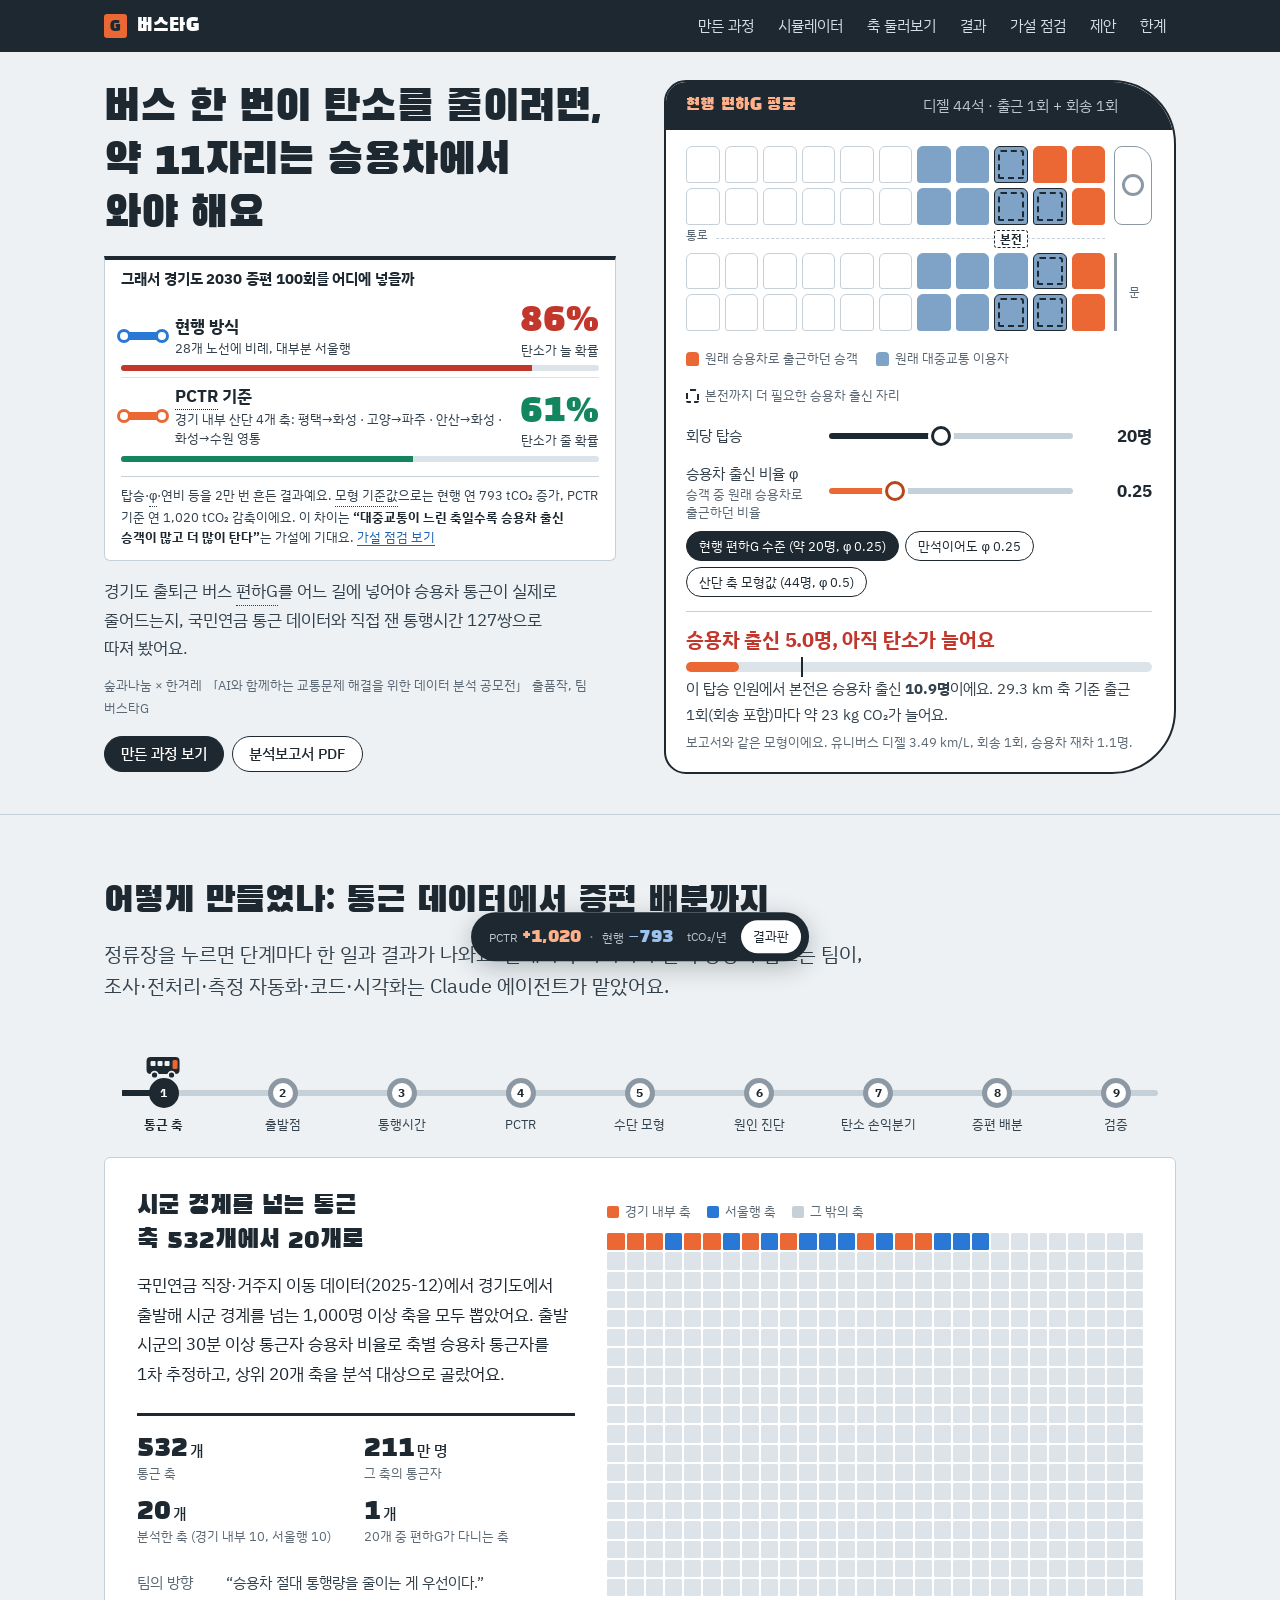
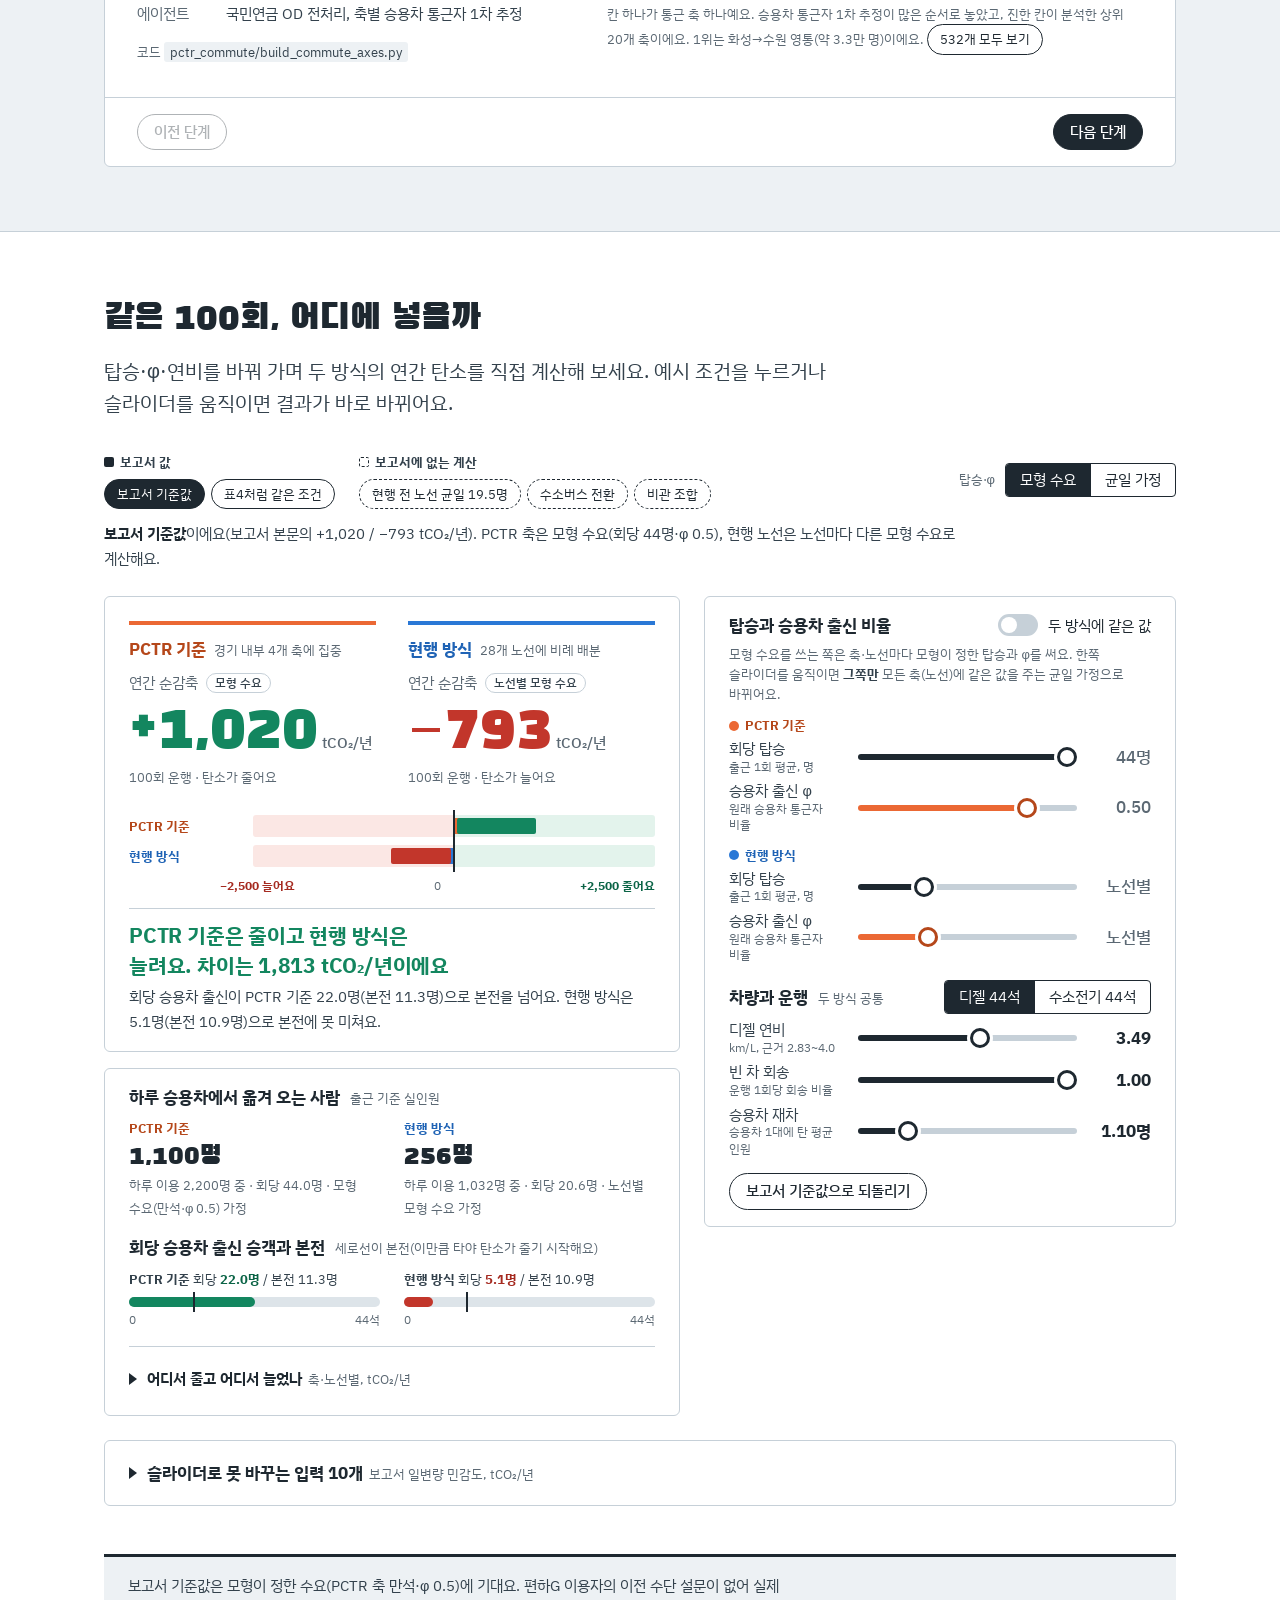
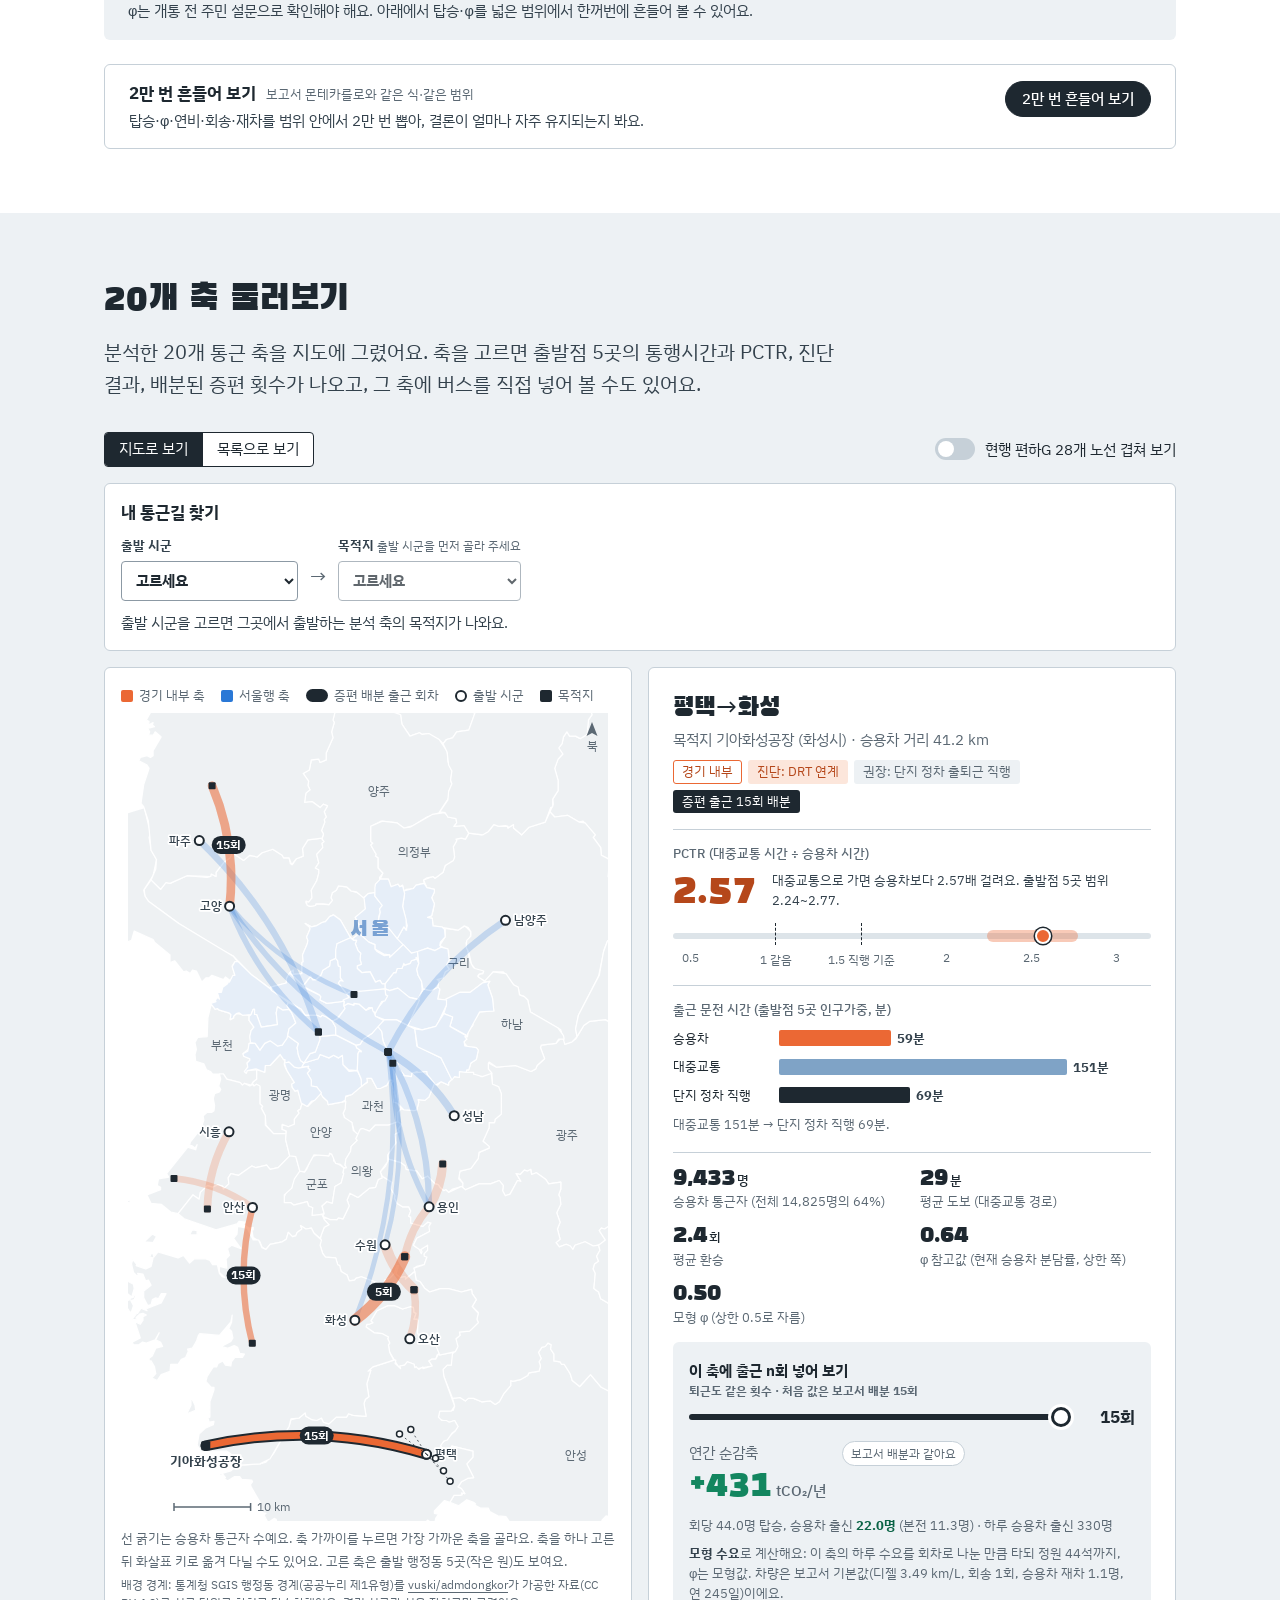
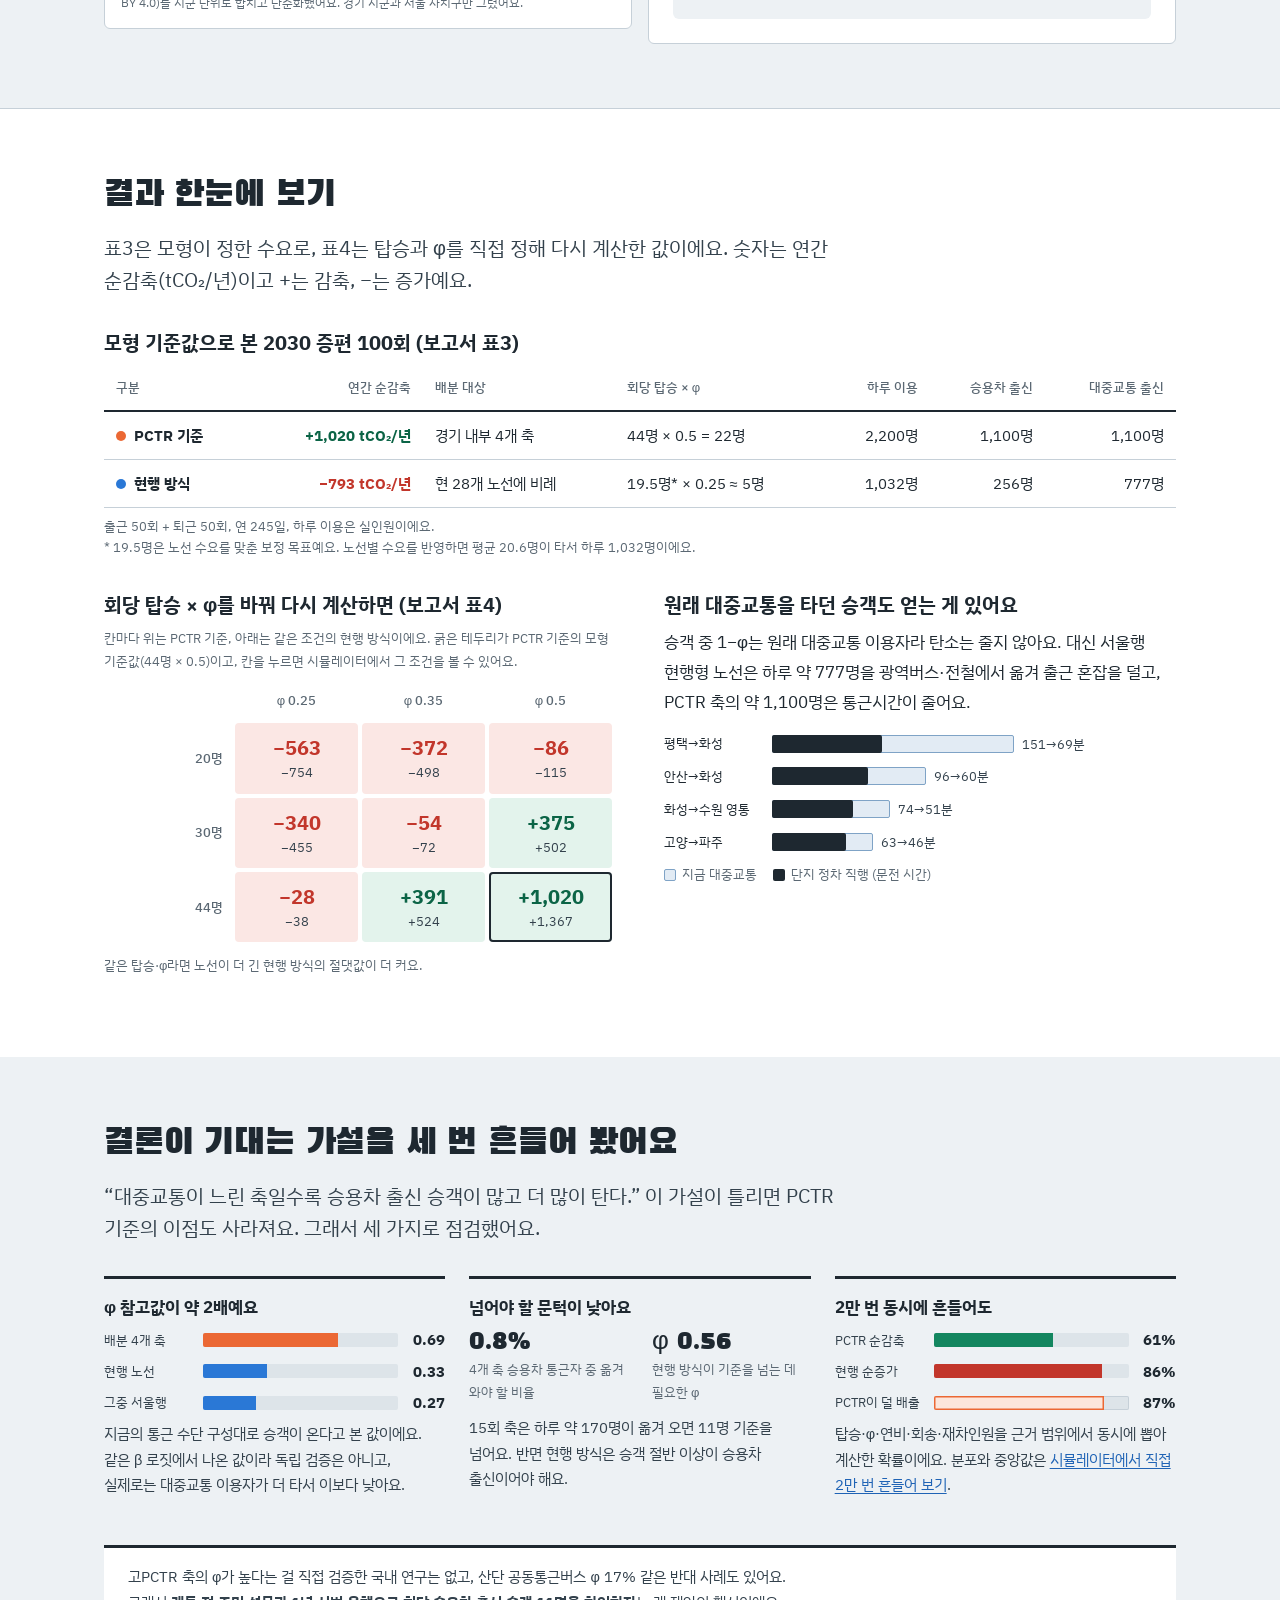
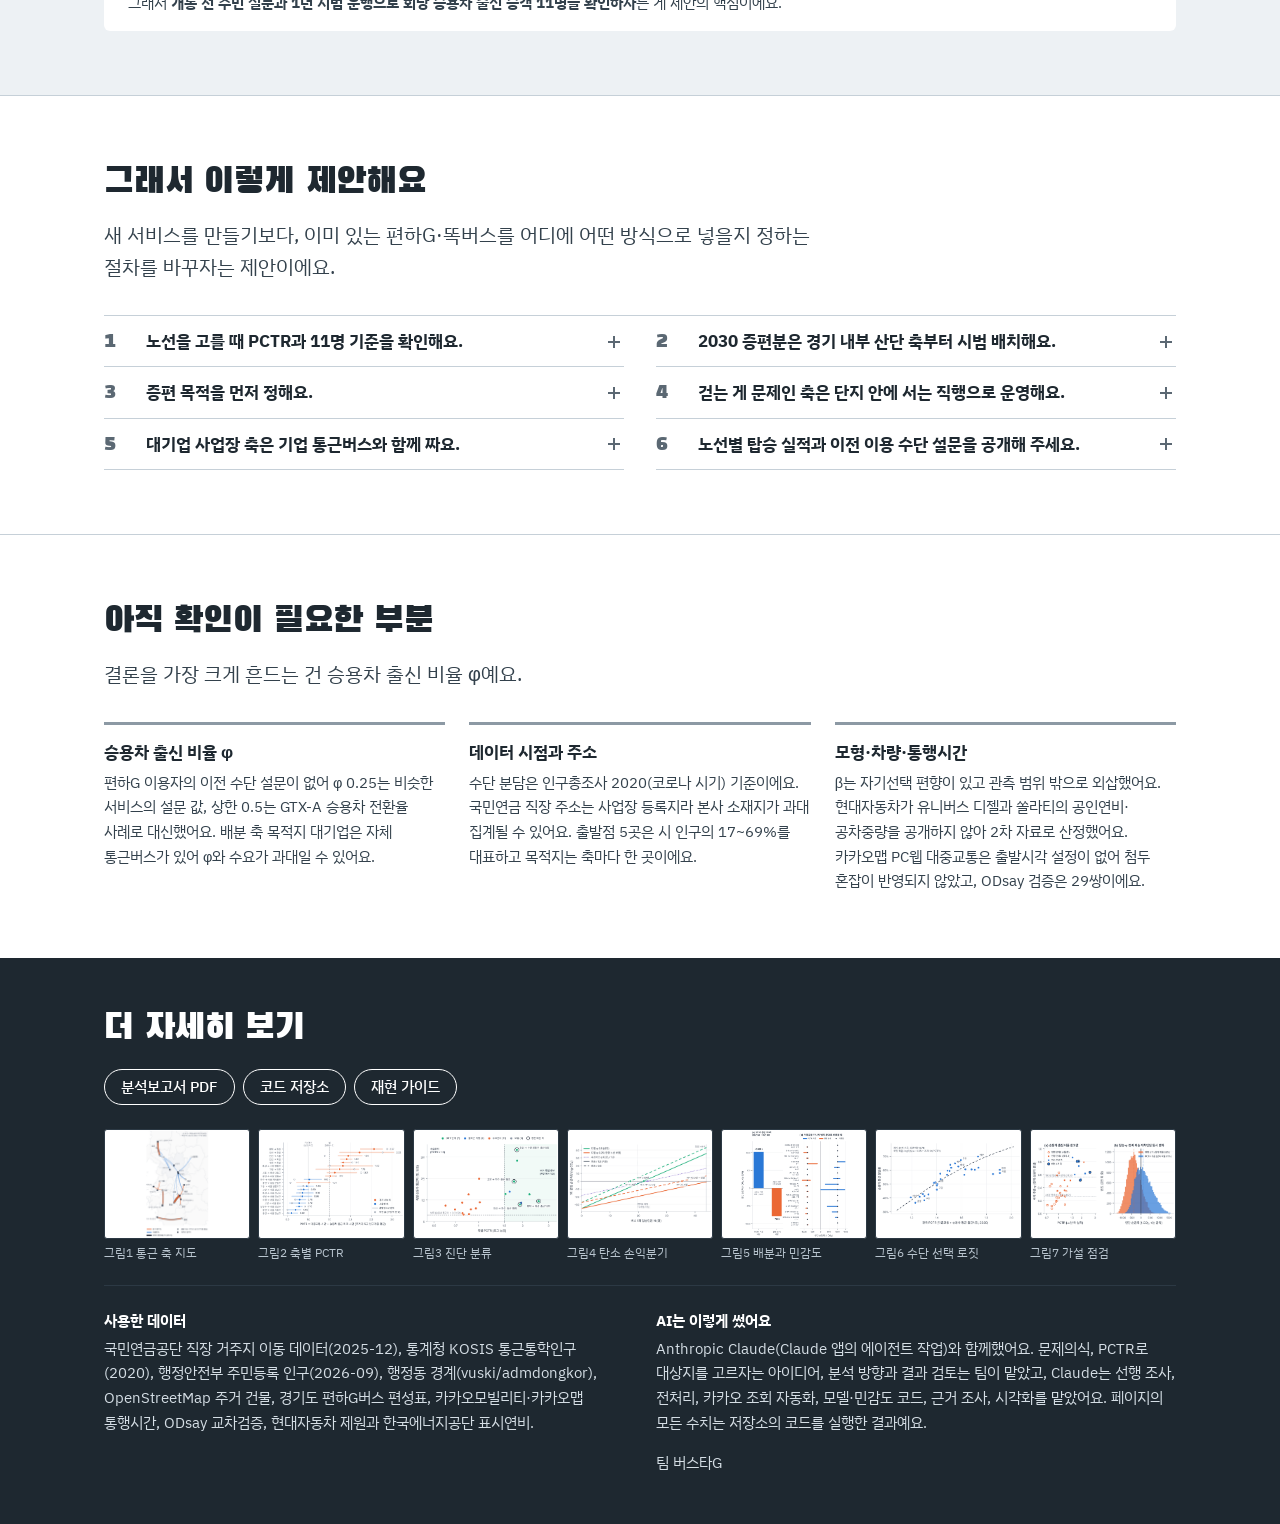
==== commit 20264510: "제작 과정 스테퍼 하단 조작 안내문 삭제 Co-Authored-By: Claude Opus 5.5 <noreply@anthropic.com> Claude-Session: https" ====
--- a/docs/index.html
+++ b/docs/index.html
@@ -188,7 +188,7 @@
         <div class="stage-viz">
           <figure class="chart">
             <div id="viz-origin"></div>
-            <figcaption class="chart-cap">평택→화성(기아 화성공장) 축의 출발점 5곳. 원 넓이는 행정동 인구예요. 구청·역 한 곳에서 재면 PCTR 2.88, 5곳을 인구로 가중하면 2.57이에요.</figcaption>
+            <figcaption class="chart-cap">평택→화성(기아 화성공장) 축의 출발점 5곳을 실제 축척으로 그렸어요. 원 넓이는 행정동 인구이고, 목적지는 축척 밖이라 방향만 화살표로 표시했어요. 구청·역 한 곳에서 재면 PCTR 2.88, 5곳을 인구로 가중하면 2.57이에요.</figcaption>
           </figure>
         </div>
       </article>
@@ -371,7 +371,6 @@
 
       <div class="stage-foot">
         <button class="ticket" type="button" id="step-prev">이전 단계</button>
-        <span class="hint">정류장을 누르거나 ← → 키로 넘길 수 있어요</span>
         <button class="ticket ticket--solid" type="button" id="step-next">다음 단계</button>
         <a class="ticket ticket--solid" id="step-go" href="#simulator" hidden>직접 계산해 보기</a>
       </div>
--- a/docs/css/site.css
+++ b/docs/css/site.css
@@ -404,7 +404,6 @@
 .code-path code{font-family:inherit;font-size:inherit;color:var(--ink-2);background:var(--panel);padding:1px 6px;border-radius:3px}
 .stage-viz{min-width:0;display:flex;flex-direction:column;justify-content:center}
 .stage-foot{display:flex;justify-content:space-between;align-items:center;gap:var(--s3);padding:var(--s4) var(--s6);border-top:1px solid var(--line)}
-.stage-foot .hint{font-size:var(--fs-xs);color:var(--muted)}
 .stage-foot [hidden]{display:none}
 .ticket[disabled]{opacity:.35;cursor:default;pointer-events:none}
 
@@ -645,7 +644,6 @@
   .seat.is-need::after{inset:-3px}
   .stage-panel{padding:var(--s4)}
   .stage-foot{padding:var(--s3) var(--s4)}
-  .stage-foot .hint{display:none}
   .stop-dot{width:26px;height:26px;border-width:4px;font-size:12px}
   .route-track{top:48px;left:13px;right:13px}
   .thumbs{grid-template-columns:repeat(3,minmax(0,1fr))}
